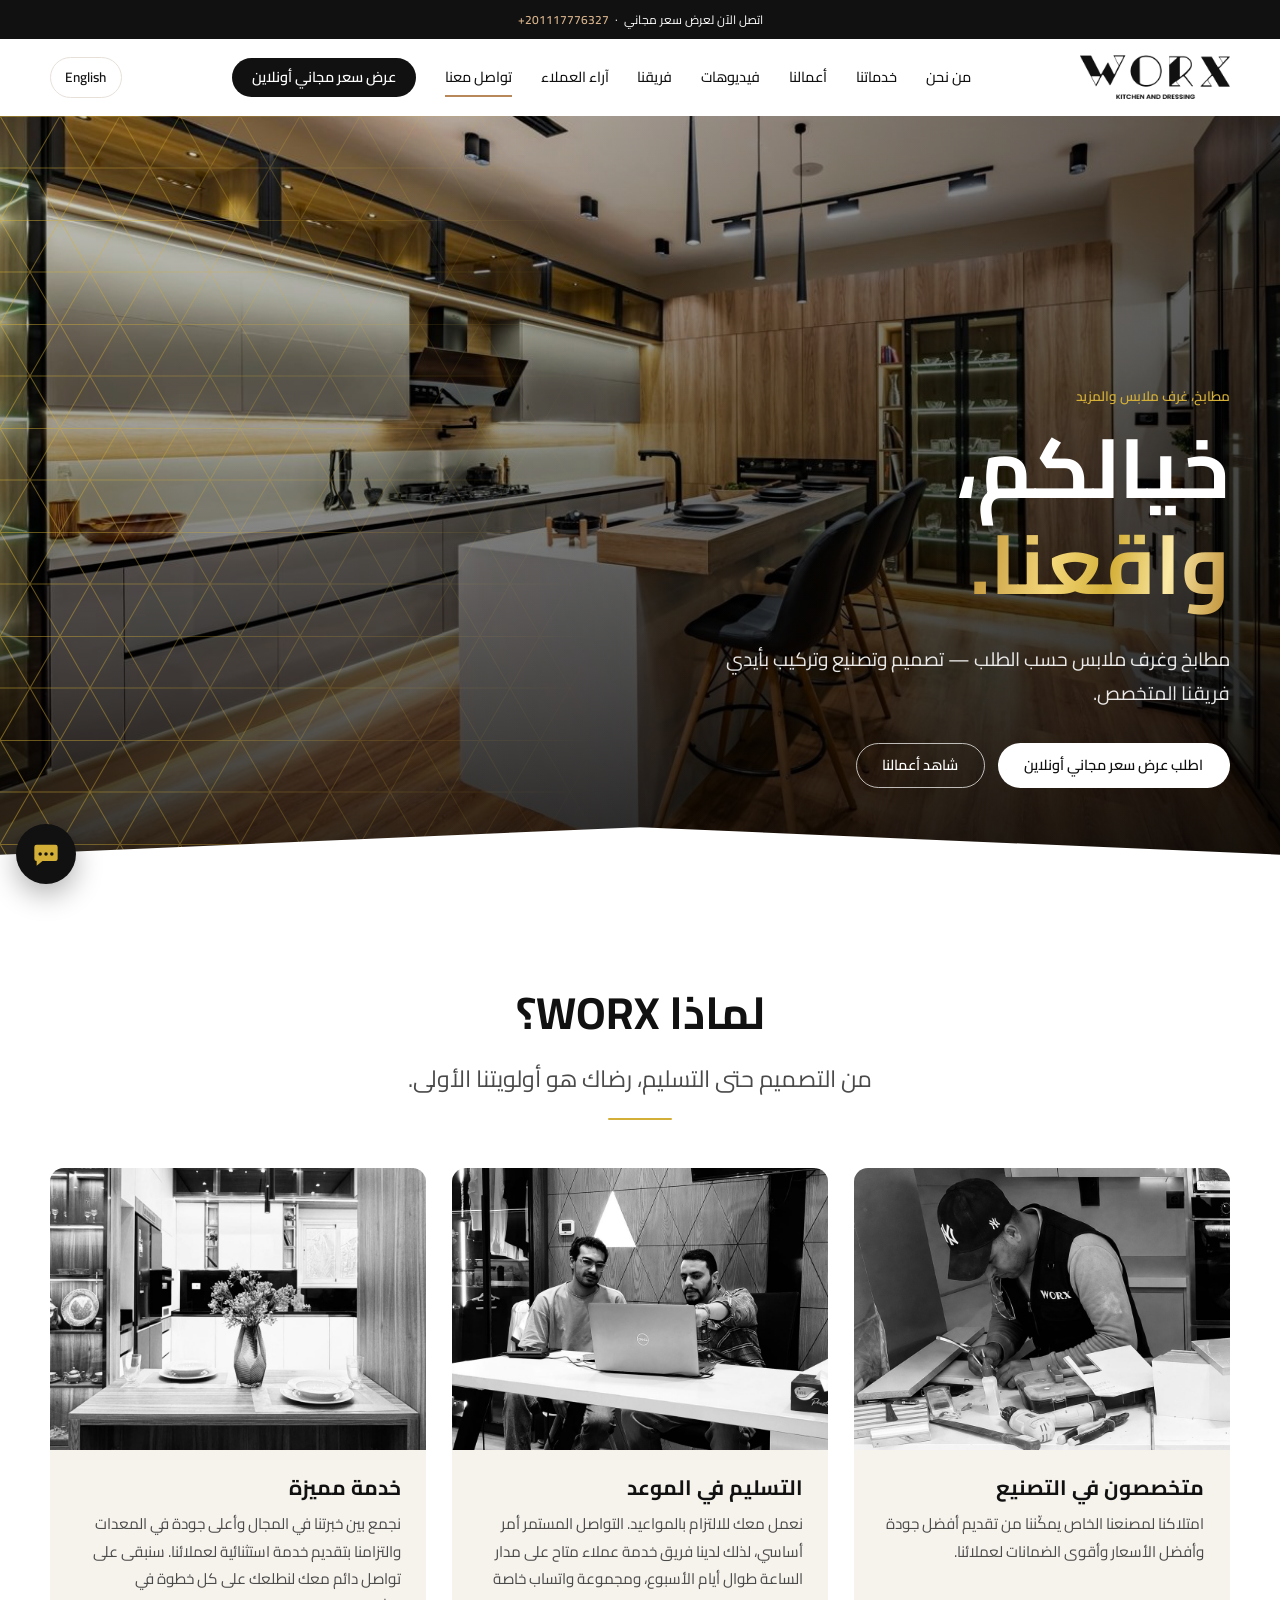
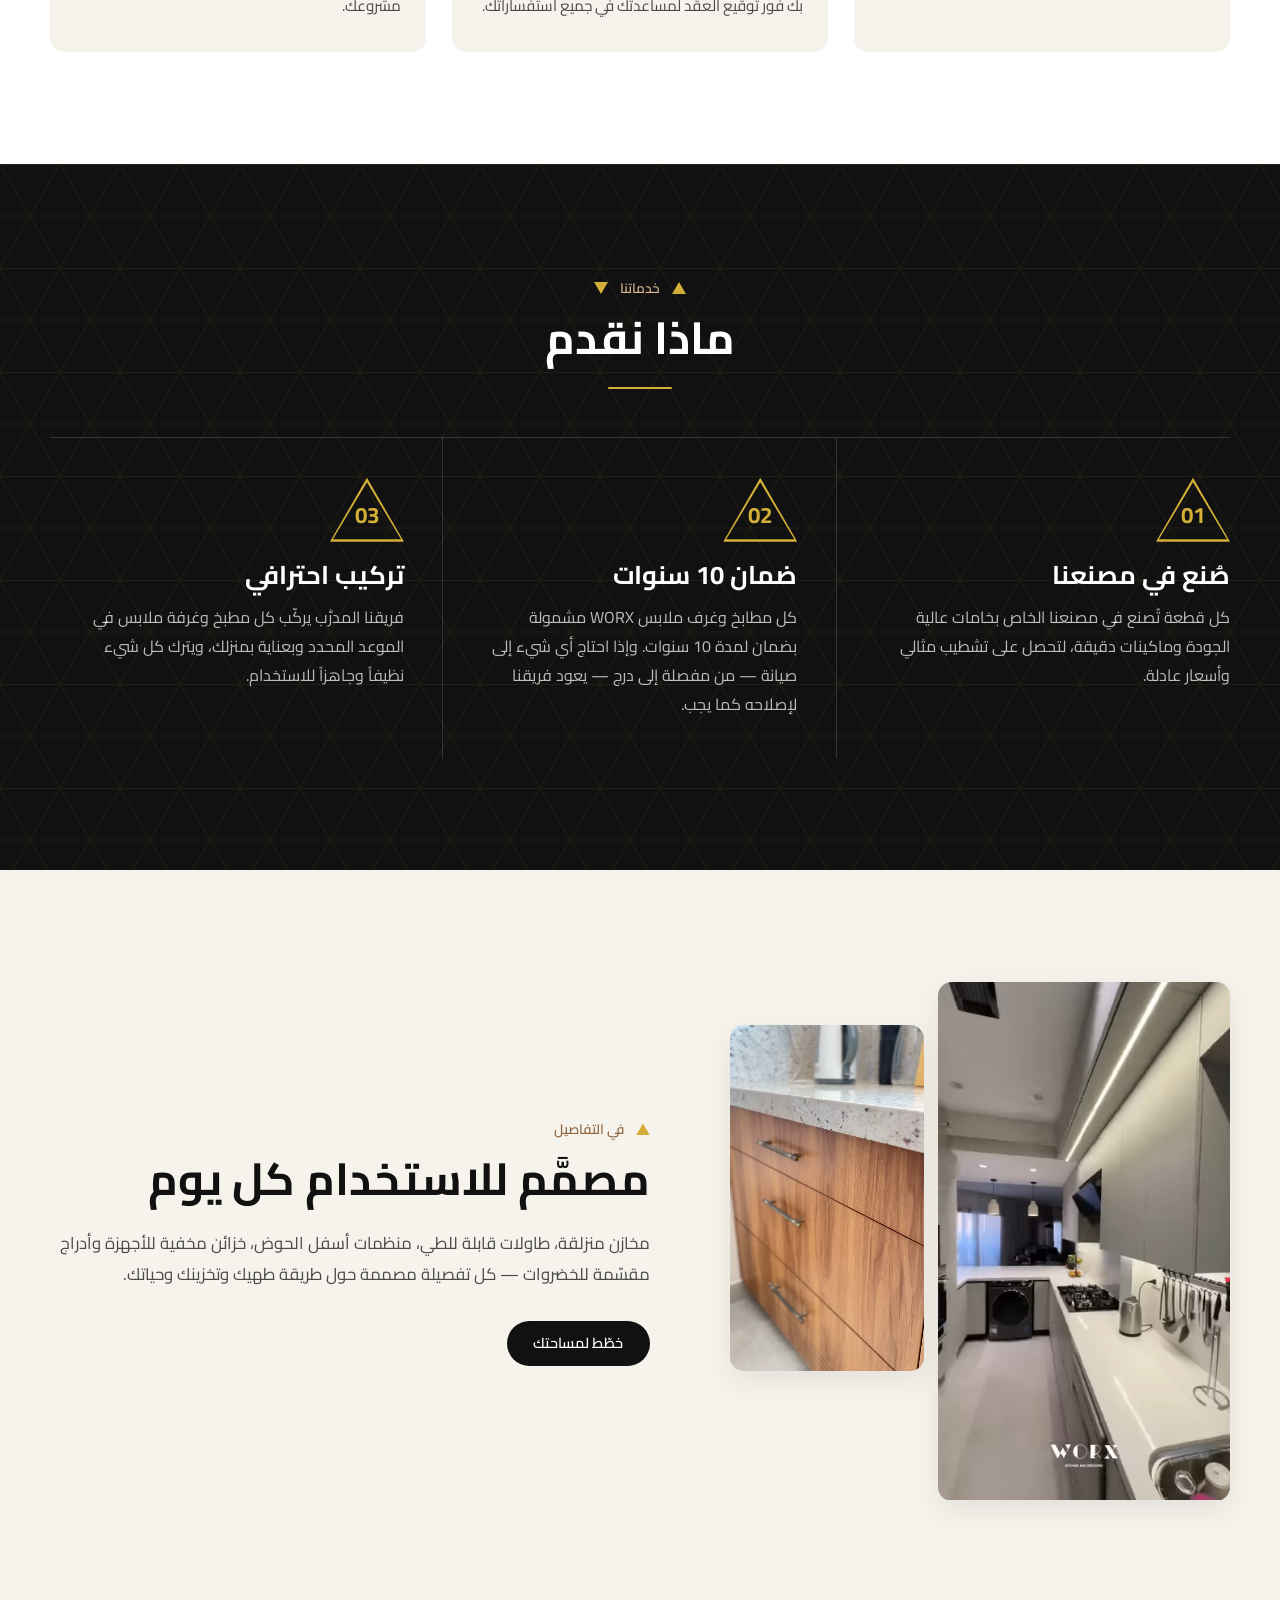
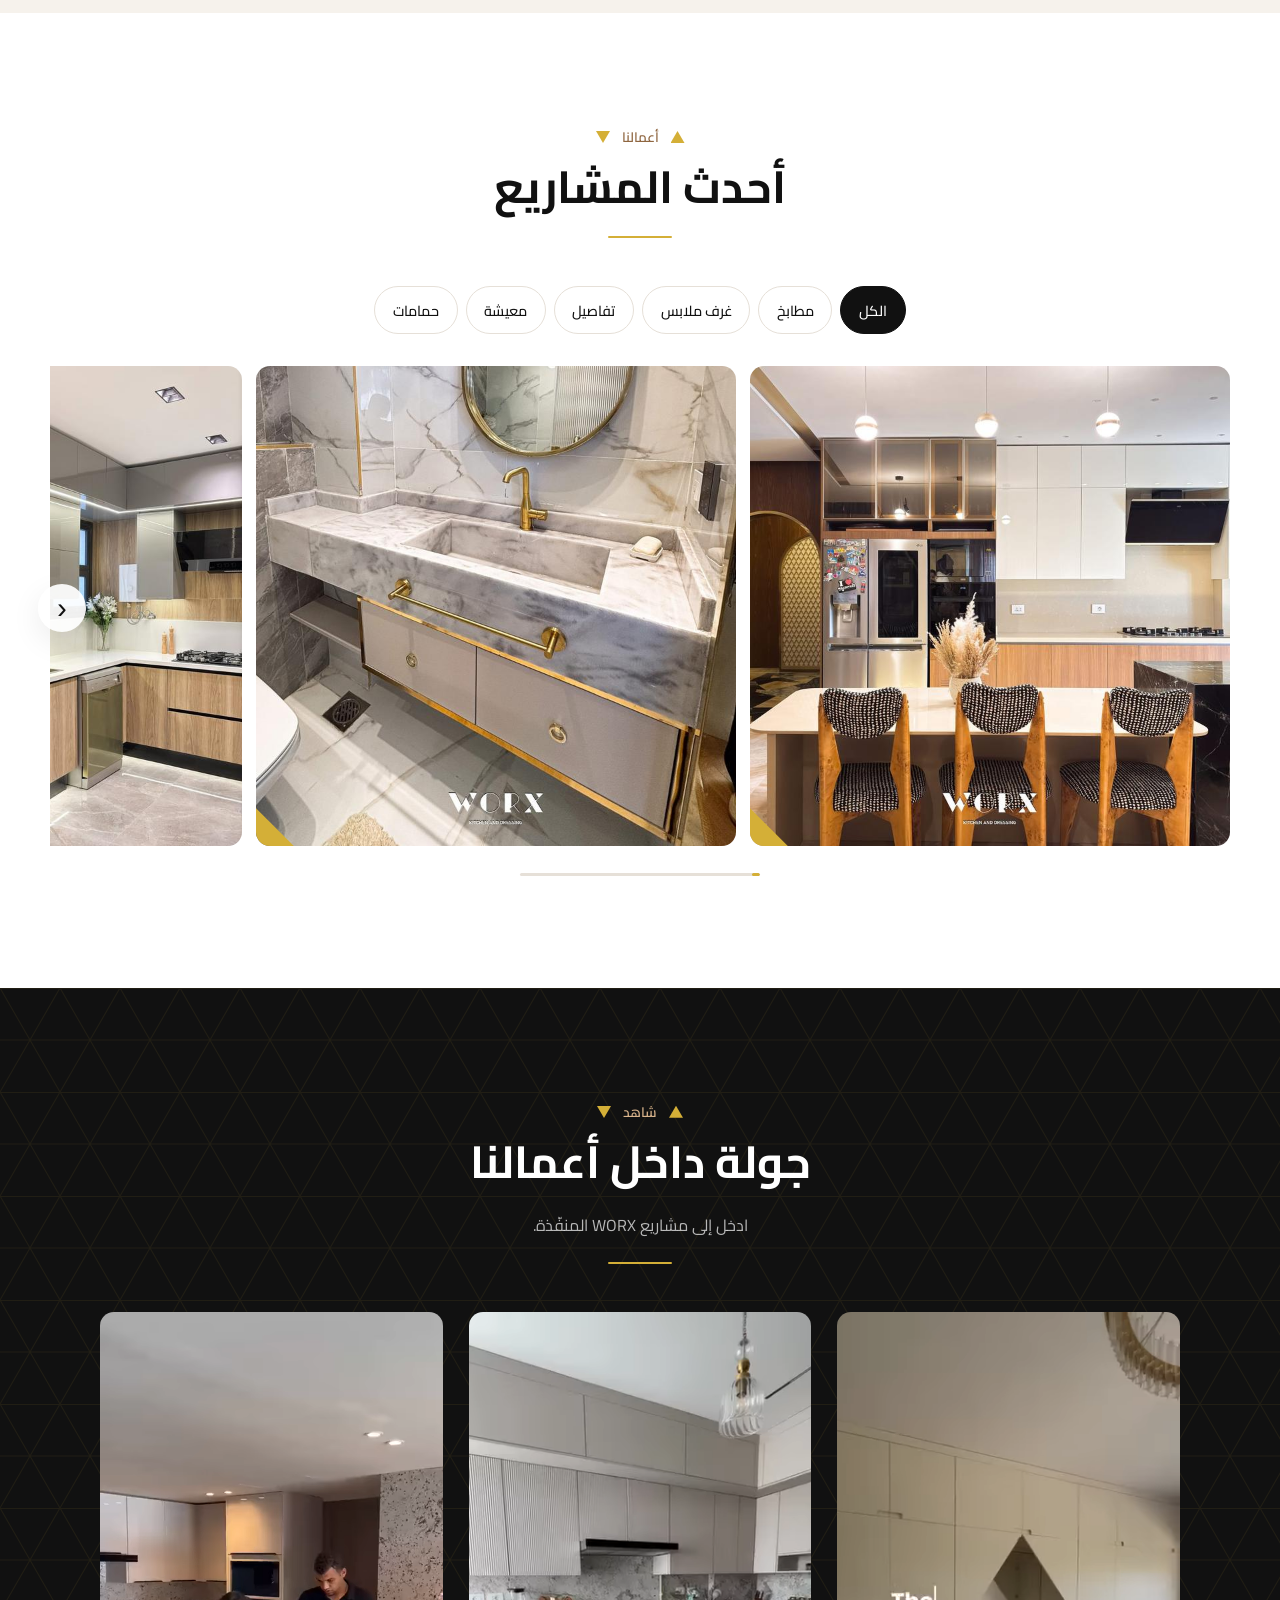
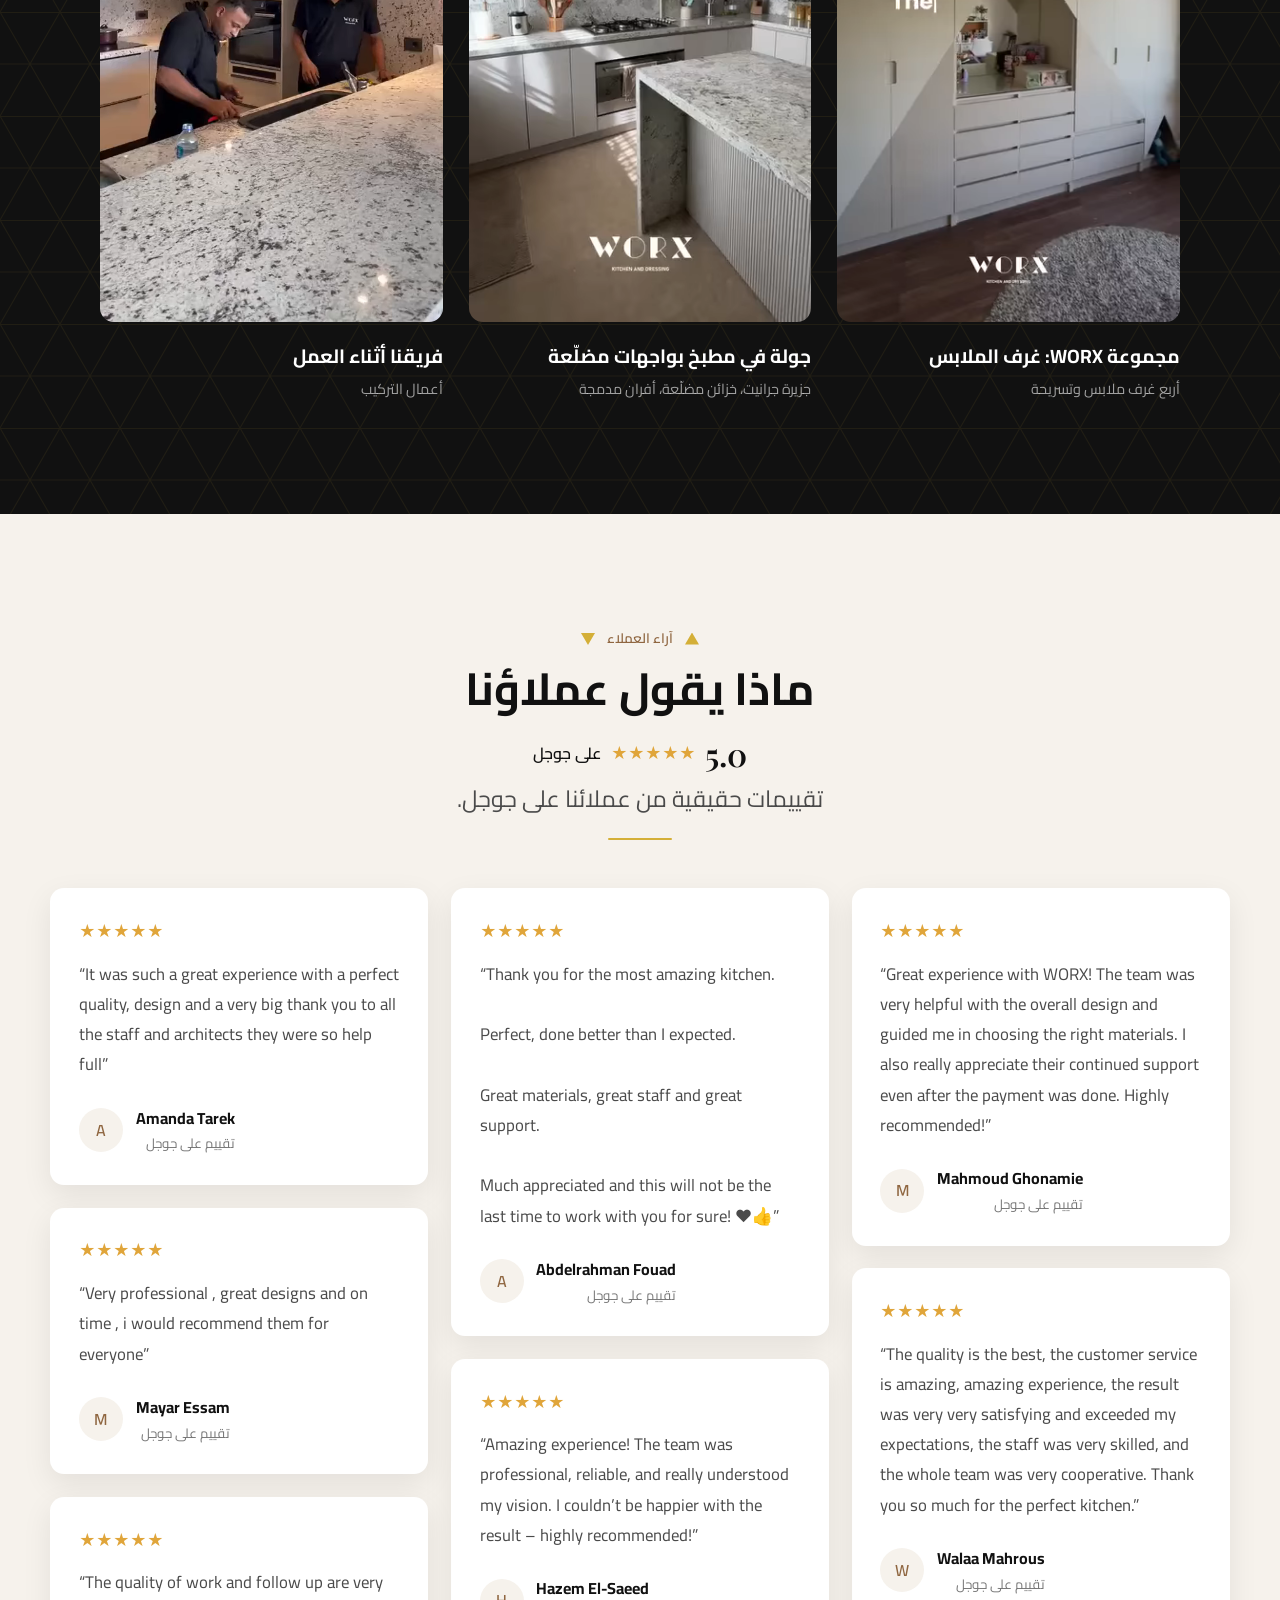
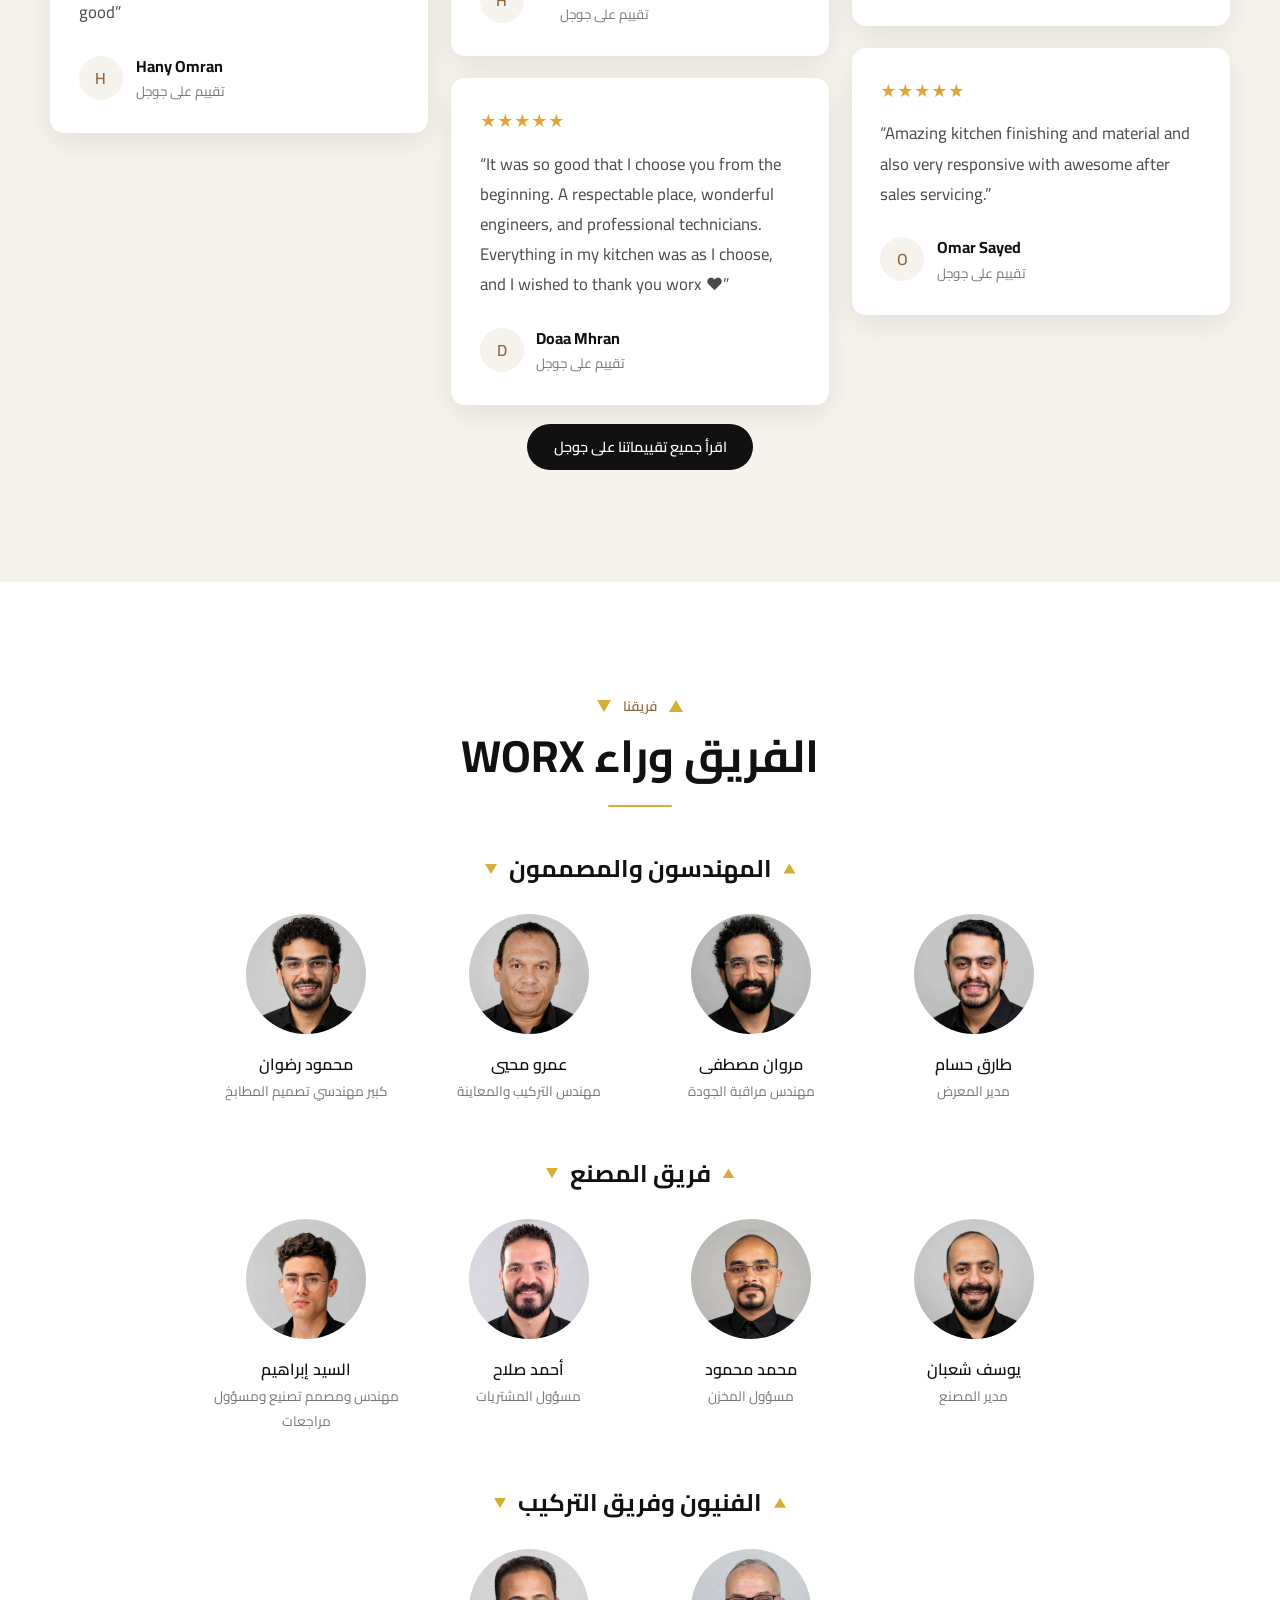
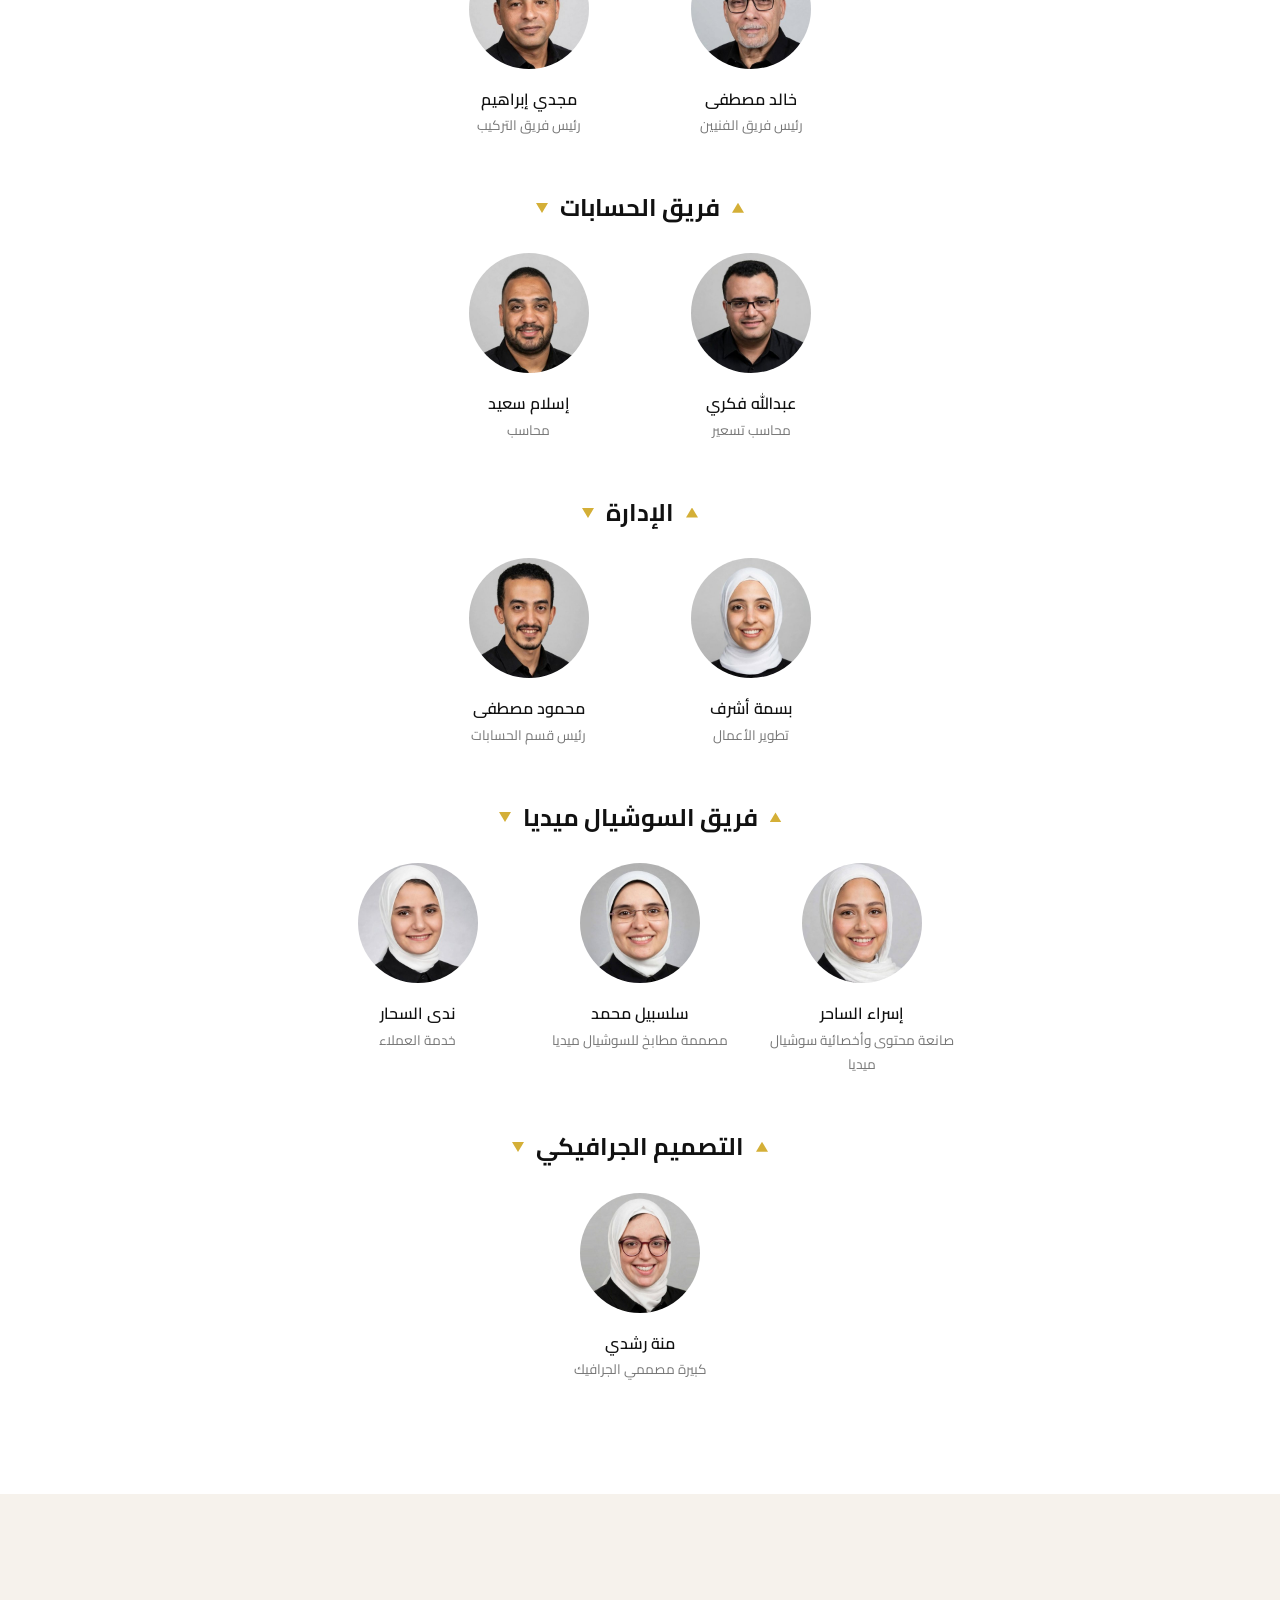
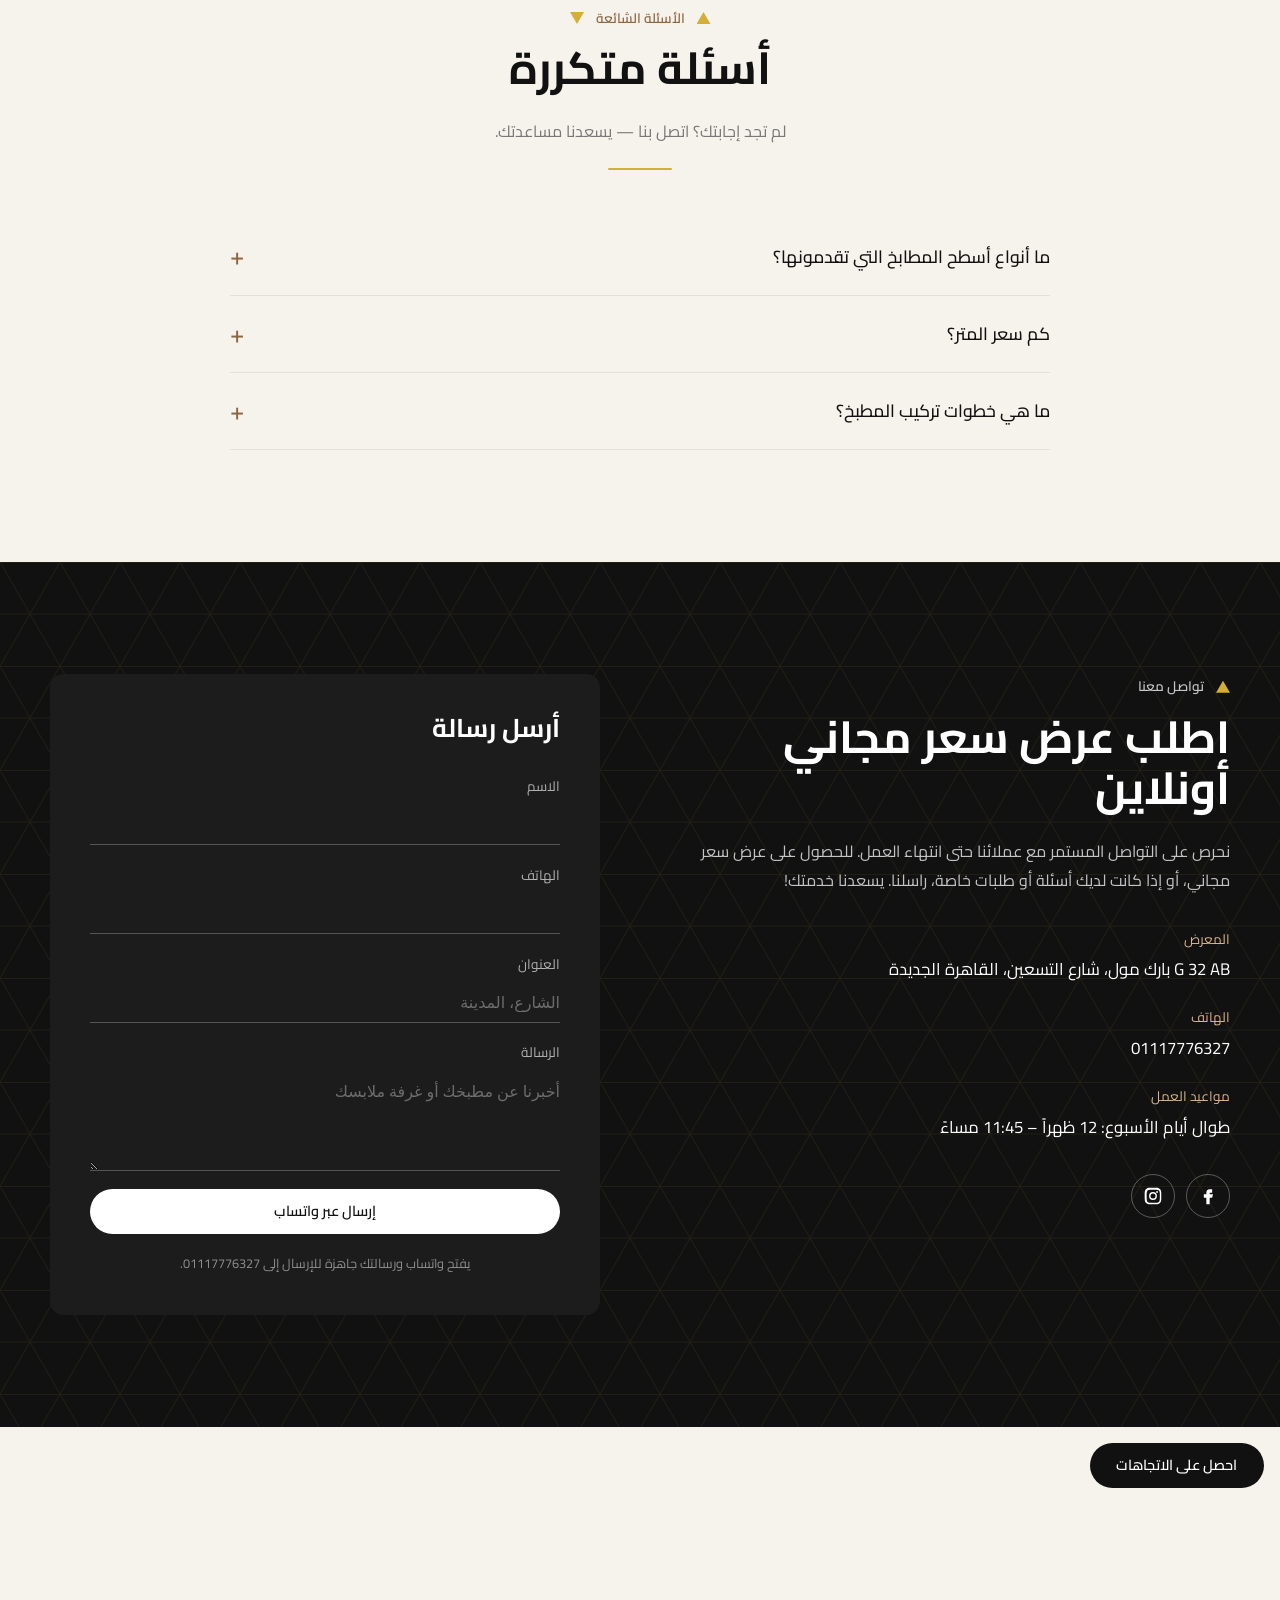
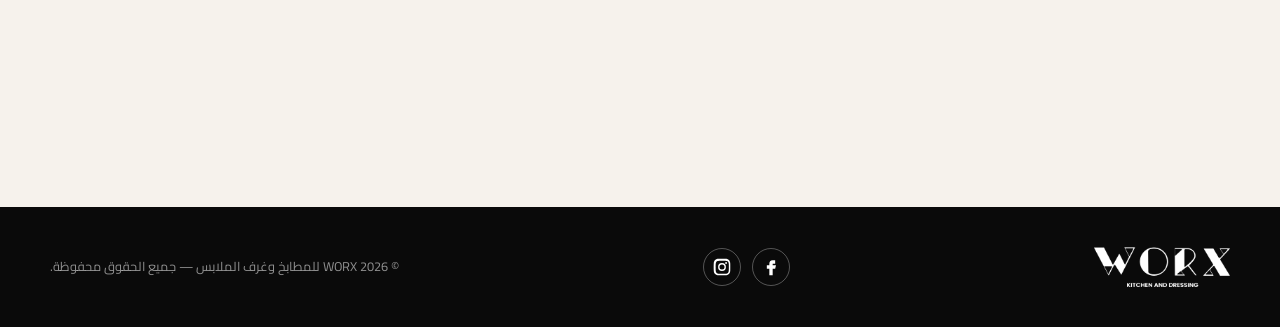
==== ar.html @ 5fc97584 "Add bilingual FAQ chat assistant with WhatsApp handoff Co-Authored-By: Claude Opus 5.5 <noreply@anth" ====
<!doctype html>
<html lang="ar" dir="rtl">
<head>
  <meta charset="utf-8">
  <meta name="viewport" content="width=device-width, initial-scale=1">
  <title>WORX | مطابخ وغرف ملابس — القاهرة الجديدة</title>
  <meta name="description" content="WORX للمطابخ وغرف الملابس — مطابخ وغرف ملابس حسب الطلب في القاهرة الجديدة. اتصل بنا لعرض سعر مجاني.">
  <meta property="og:title" content="WORX | مطابخ وغرف ملابس">
  <meta property="og:description" content="خيالكم، واقعنا. مطابخ وغرف ملابس حسب الطلب في القاهرة الجديدة.">
  <meta property="og:type" content="website">
  <meta property="og:url" content="https://worxegypt.com/ar.html">
  <meta property="og:locale" content="ar_EG">
  <meta property="og:image" content="https://worxegypt.com/assets/img/hero-1280.jpg">
  <meta name="twitter:card" content="summary_large_image">
  <link rel="canonical" href="https://worxegypt.com/ar.html">
  <link rel="icon" href="assets/img/logo.png">
  <link rel="alternate" hreflang="en" href="https://worxegypt.com/">
  <link rel="alternate" hreflang="ar" href="https://worxegypt.com/ar.html">
  <link rel="preconnect" href="https://fonts.googleapis.com">
  <link rel="preconnect" href="https://fonts.gstatic.com" crossorigin>
  <link href="https://fonts.googleapis.com/css2?family=Playfair+Display:ital,wght@0,500;0,600;1,500&family=Bodoni+Moda:opsz,wght@6..96,500&family=Inter:wght@400;500;600&family=Cairo:wght@400;600;700&display=swap" rel="stylesheet">
  <link rel="stylesheet" href="styles.css">
</head>
<body>

  <div class="topbar">
    <a href="tel:+201117776327"><span class="topbar__label">اتصل الآن لعرض سعر مجاني</span><span class="topbar__short">عرض سعر مجاني</span> &nbsp;·&nbsp; <strong dir="ltr">+201117776327</strong></a>
  </div>

  <header class="header" id="top">
    <div class="container header__inner">
      <a href="#top" class="header__logo" aria-label="WORX للمطابخ وغرف الملابس — الرئيسية">
        <img src="assets/img/logo.png" alt="WORX للمطابخ وغرف الملابس" width="194" height="57">
      </a>
      <nav class="nav" id="nav" aria-label="القائمة الرئيسية">
        <a href="#about">من نحن</a>
        <a href="#services">خدماتنا</a>
        <a href="#work">أعمالنا</a>
        <a href="#videos">فيديوهات</a>
        <a href="#team">فريقنا</a>
        <a href="#reviews">آراء العملاء</a>
        <a href="#contact">تواصل معنا</a>
        <a href="#contact" class="btn btn--dark nav__cta">عرض سعر مجاني أونلاين</a>
      </nav>
      <div class="header__tools">
        <a href="index.html" class="lang-switch" lang="en" hreflang="en">English</a>
        <button class="nav-toggle" id="navToggle" aria-label="فتح القائمة" aria-expanded="false" aria-controls="nav">
          <span></span><span></span><span></span>
        </button>
      </div>
    </div>
  </header>

  <main>
    <!-- HERO -->
    <section class="hero">
      <img class="hero__bg" src="assets/img/hero-1280.jpg" srcset="assets/img/hero-800.jpg 800w, assets/img/hero-1280.jpg 1280w, assets/img/hero-2000.jpg 2000w" sizes="100vw" fetchpriority="high" alt="مطبخ حديث من WORX بتشطيبات خشبية وجزيرة بيضاء وخزائن زجاجية">
      <div class="hero__overlay"></div>
      <div class="hero__pattern" aria-hidden="true"></div>
      <div class="container hero__content">
        <p class="eyebrow eyebrow--light">مطابخ، غرف ملابس والمزيد</p>
        <h1>خيالكم،<br><em>واقعنا.</em></h1>
        <p class="hero__lead">مطابخ وغرف ملابس حسب الطلب — تصميم وتصنيع وتركيب بأيدي فريقنا المتخصص.</p>
        <div class="hero__actions">
          <a href="#contact" class="btn btn--light">اطلب عرض سعر مجاني أونلاين</a>
          <a href="#work" class="btn btn--ghost">شاهد أعمالنا</a>
        </div>
      </div>
    </section>

    <!-- WHY US -->
    <section class="section" id="about">
      <div class="container">
        <div class="section__head">
          <h2>لماذا WORX؟</h2>
          <p class="section__sub">من التصميم حتى التسليم، رضاك هو أولويتنا الأولى.</p>
        </div>
        <div class="cards">
          <article class="card">
            <img src="assets/img/team-workshop-bw.jpg?v=2" alt="فني من WORX يجمّع قطع المطبخ على سطح العمل" loading="lazy">
            <div class="card__body">
              <h3>متخصصون في التصنيع</h3>
              <p>امتلاكنا لمصنعنا الخاص يمكّننا من تقديم أفضل جودة وأفضل الأسعار وأقوى الضمانات لعملائنا.</p>
            </div>
          </article>
          <article class="card">
            <img src="assets/img/team-planning-bw.jpg?v=2" alt="اثنان من مصممي WORX يراجعان مشروعاً على اللابتوب في المعرض" loading="lazy">
            <div class="card__body">
              <h3>التسليم في الموعد</h3>
              <p>نعمل معك للالتزام بالمواعيد. التواصل المستمر أمر أساسي، لذلك لدينا فريق خدمة عملاء متاح على مدار الساعة طوال أيام الأسبوع، ومجموعة واتساب خاصة بك فور توقيع العقد لمساعدتك في جميع استفساراتك.</p>
            </div>
          </article>
          <article class="card">
            <img src="assets/img/dining-kitchen-bw.jpg" alt="مطبخ منفّذ من WORX بطاولة طعام من خشب الجوز وخزانة عرض مضاءة" loading="lazy">
            <div class="card__body">
              <h3>خدمة مميزة</h3>
              <p>نجمع بين خبرتنا في المجال وأعلى جودة في المعدات والتزامنا بتقديم خدمة استثنائية لعملائنا. سنبقى على تواصل دائم معك لنطلعك على كل خطوة في مشروعك.</p>
            </div>
          </article>
        </div>
      </div>
    </section>

    <!-- SERVICES -->
    <section class="section section--dark" id="services">
      <div class="container">
        <div class="section__head">
          <p class="eyebrow eyebrow--light">خدماتنا</p>
          <h2>ماذا نقدم</h2>
        </div>
        <div class="services">
          <div class="service">
            <span class="service__num">01</span>
            <h3>صُنع في مصنعنا</h3>
            <p>كل قطعة تُصنع في مصنعنا الخاص بخامات عالية الجودة وماكينات دقيقة، لتحصل على تشطيب مثالي وأسعار عادلة.</p>
          </div>
          <div class="service">
            <span class="service__num">02</span>
            <h3>ضمان 10 سنوات</h3>
            <p>كل مطابخ وغرف ملابس WORX مشمولة بضمان لمدة 10 سنوات. وإذا احتاج أي شيء إلى صيانة — من مفصلة إلى درج — يعود فريقنا لإصلاحه كما يجب.</p>
          </div>
          <div class="service">
            <span class="service__num">03</span>
            <h3>تركيب احترافي</h3>
            <p>فريقنا المدرَّب يركّب كل مطبخ وغرفة ملابس في الموعد المحدد وبعناية بمنزلك، ويترك كل شيء نظيفاً وجاهزاً للاستخدام.</p>
          </div>
        </div>
      </div>
    </section>

    <!-- DETAILS -->
    <section class="section section--cream" id="details">
      <div class="container feature">
        <div class="feature__media">
          <div class="feature__video feature__video--main">
            <video id="tourVideo" poster="assets/img/work/kitchen-tour-poster.jpg" autoplay muted loop playsinline preload="metadata" aria-label="جولة في مطبخ من WORX: مخزن منزلق، طاولة قابلة للطي، منظم أسفل الحوض، خزانة للأجهزة وأدراج للخضروات">
              <source src="assets/img/work/kitchen-tour.mp4" type="video/mp4">
              <source src="assets/img/work/kitchen-tour.webm" type="video/webm">
            </video>
          </div>
          <div class="feature__video feature__video--side">
            <video poster="assets/img/work/drawer-organizer-poster.jpg" autoplay muted loop playsinline preload="metadata" aria-label="درج بمنظم خشبي مخصص لأدوات المائدة يُفتح">
              <source src="assets/img/work/drawer-organizer.mp4" type="video/mp4">
              <source src="assets/img/work/drawer-organizer.webm" type="video/webm">
            </video>
          </div>
        </div>
        <div class="feature__text">
          <p class="eyebrow">في التفاصيل</p>
          <h2>مصمَّم للاستخدام كل يوم</h2>
          <p>مخازن منزلقة، طاولات قابلة للطي، منظمات أسفل الحوض، خزائن مخفية للأجهزة وأدراج مقسّمة للخضروات — كل تفصيلة مصممة حول طريقة طهيك وتخزينك وحياتك.</p>
          <a href="#contact" class="btn btn--dark">خطّط لمساحتك</a>
        </div>
      </div>
    </section>

    <!-- GALLERY -->
    <section class="section" id="work">
      <div class="container">
        <div class="section__head">
          <p class="eyebrow">أعمالنا</p>
          <h2>أحدث المشاريع</h2>
        </div>
        <div class="filters" role="group" aria-label="تصفية المشاريع">
          <button class="filter is-active" data-filter="all" aria-pressed="true">الكل</button>
          <button class="filter" data-filter="kitchens" aria-pressed="false">مطابخ</button>
          <button class="filter" data-filter="dressing" aria-pressed="false">غرف ملابس</button>
          <button class="filter" data-filter="details" aria-pressed="false">تفاصيل</button>
          <button class="filter" data-filter="living" aria-pressed="false">معيشة</button>
          <button class="filter" data-filter="bathrooms" aria-pressed="false">حمامات</button>
        </div>
        <div class="carousel">
          <button class="carousel__nav carousel__prev" aria-label="المشاريع السابقة">‹</button>
          <div class="gallery" tabindex="0" aria-label="صور المشاريع، اسحب لرؤية المزيد">
          <button class="gallery__item" data-cat="kitchens" data-full="assets/img/work/island-burl-stools.jpg">
            <img src="assets/img/work/island-burl-stools-sm.jpg" width="720" height="720" alt="جزيرة مطبخ مع كراسي بار من خشب البُرل وخزائن زجاجية برونزية" loading="lazy">
          </button>
          <button class="gallery__item" data-cat="bathrooms" data-full="assets/img/work/marble-vanity-gold.jpg">
            <img src="assets/img/work/marble-vanity-gold-sm.jpg" width="720" height="720" alt="وحدة حوض رخامية بأدراج بإطار ذهبي" loading="lazy">
          </button>
          <button class="gallery__item" data-cat="kitchens" data-full="assets/img/work/grey-oak-l-black-fridge.jpg">
            <img src="assets/img/work/grey-oak-l-black-fridge-sm.jpg" width="720" height="720" alt="مطبخ على شكل L باللون الرمادي اللامع وخشب البلوط مع ثلاجة سوداء" loading="lazy">
          </button>
          <button class="gallery__item" data-cat="kitchens" data-full="assets/img/work/grey-oak-glass-uppers.jpg">
            <img src="assets/img/work/grey-oak-glass-uppers-sm.jpg" width="720" height="720" alt="مطبخ رمادي لامع وخشب البلوط بخزائن علوية زجاجية بإطار أسود وأفران مدمجة" loading="lazy">
          </button>
          <button class="gallery__item" data-cat="kitchens" data-full="assets/img/work/granite-island-fluted-front.jpg">
            <img src="assets/img/work/granite-island-fluted-front-sm.jpg" width="576" height="720" alt="مطبخ رمادي بيج بخزائن علوية مضلّعة وجزيرة جرانيت منسدلة، منظر أمامي" loading="lazy">
          </button>
          <button class="gallery__item" data-cat="details" data-full="assets/img/work/grey-gloss-drawers-oak.jpg">
            <img src="assets/img/work/grey-gloss-drawers-oak-sm.jpg" width="720" height="720" alt="أدراج رمادية لامعة بدون مقابض أسفل سطح أبيض ورف من البلوط" loading="lazy">
          </button>
          <button class="gallery__item" data-cat="bathrooms" data-full="assets/img/work/terracotta-vanity-front.jpg">
            <img src="assets/img/work/terracotta-vanity-front-sm.jpg" width="720" height="720" alt="حوض فخاري برتقالي على وحدة من الخشب والعنابي" loading="lazy">
          </button>
          <button class="gallery__item" data-cat="kitchens" data-full="assets/img/work/coffee-corner-oak-shelves.jpg">
            <img src="assets/img/work/coffee-corner-oak-shelves-sm.jpg" width="719" height="720" alt="ركن قهوة برفوف مضاءة من خشب البلوط وسطح رخامي" loading="lazy">
          </button>
          <button class="gallery__item" data-cat="kitchens" data-full="assets/img/work/white-units-coffee-niche.jpg">
            <img src="assets/img/work/white-units-coffee-niche-sm.jpg" width="720" height="720" alt="وحدات طويلة بيضاء مع ركن قهوة مضاء وأفران مدمجة" loading="lazy">
          </button>
          <button class="gallery__item" data-cat="dressing" data-full="assets/img/work/smoked-glass-walk-in.jpg">
            <img src="assets/img/work/smoked-glass-walk-in-sm.jpg" width="720" height="720" alt="غرفة ملابس ركنية بأبواب زجاج مدخّن مضاءة ورفوف للأحذية" loading="lazy">
          </button>
          <button class="gallery__item" data-cat="kitchens" data-full="assets/img/work/outdoor-kitchenette.jpg">
            <img src="assets/img/work/outdoor-kitchenette-sm.jpg" width="576" height="720" alt="مطبخ خارجي على السطح بأبواب من البلوط وتكسية رخام داكن" loading="lazy">
          </button>
          <button class="gallery__item" data-cat="bathrooms" data-full="assets/img/work/fluted-wood-vanity.jpg">
            <img src="assets/img/work/fluted-wood-vanity-sm.jpg" width="720" height="720" alt="وحدة حوض معلقة من الخشب المضلّع بسطح رخامي ومرآة دائرية مضاءة" loading="lazy">
          </button>
          <button class="gallery__item" data-cat="kitchens" data-full="assets/img/work/indoor-kitchenette.jpg">
            <img src="assets/img/work/indoor-kitchenette-sm.jpg" width="576" height="720" alt="مطبخ صغير داخلي بخزائن زجاجية وثلاجة مشروبات" loading="lazy">
          </button>
          <button class="gallery__item" data-cat="kitchens" data-full="assets/img/work/galley-beige-handleless.jpg">
            <img src="assets/img/work/galley-beige-handleless-sm.jpg" width="576" height="720" alt="مطبخ ممر بيج طويل بدون مقابض مع إضاءة مخفية" loading="lazy">
          </button>
          <button class="gallery__item" data-cat="kitchens" data-full="assets/img/work/white-black-display-column.jpg">
            <img src="assets/img/work/white-black-display-column-sm.jpg" width="576" height="720" alt="مطبخ أبيض وأسود مع عمود عرض مضاء من خشب الجوز" loading="lazy">
          </button>
          <button class="gallery__item" data-cat="kitchens" data-full="assets/img/work/oak-blush-u-bar.jpg">
            <img src="assets/img/work/oak-blush-u-bar-sm.jpg" width="576" height="720" alt="مطبخ وردي فاتح وخشب البلوط على شكل U بسطح جرانيت وبار خشبي" loading="lazy">
          </button>
          <button class="gallery__item" data-cat="kitchens" data-full="assets/img/work/fluted-greige-granite-hob.jpg">
            <img src="assets/img/work/fluted-greige-granite-hob-sm.jpg" width="576" height="720" alt="مطبخ رمادي بيج بخزائن علوية مضلّعة وتكسية جرانيت" loading="lazy">
          </button>
          <button class="gallery__item" data-cat="kitchens" data-full="assets/img/work/walnut-charcoal-display.jpg">
            <img src="assets/img/work/walnut-charcoal-display-sm.jpg" width="576" height="720" alt="مطبخ من خشب الجوز والفحمي مع خزانة عرض زجاجية مضاءة" loading="lazy">
          </button>
          <button class="gallery__item" data-cat="kitchens" data-full="assets/img/work/white-oak-wood-counter-u.jpg">
            <img src="assets/img/work/white-oak-wood-counter-u-sm.jpg" width="576" height="720" alt="مطبخ أبيض على شكل U بأسطح خشبية وفتحات مضاءة من البلوط" loading="lazy">
          </button>
          <button class="gallery__item" data-cat="kitchens" data-full="assets/img/work/grey-gloss-smeg-corner.jpg">
            <img src="assets/img/work/grey-gloss-smeg-corner-sm.jpg" width="575" height="720" alt="ركن مطبخ رمادي لامع مع بلاط سبواي وإضاءة أسفل الخزائن" loading="lazy">
          </button>
          <button class="gallery__item" data-cat="kitchens" data-full="assets/img/work/fluted-island-marble.jpg">
            <img src="assets/img/work/fluted-island-marble-sm.jpg" width="575" height="720" alt="مطبخ بجزيرة مضلّعة وسطح رخامي ووحدات طويلة من الجوز" loading="lazy">
          </button>
          <button class="gallery__item" data-cat="kitchens" data-full="assets/img/work/walnut-charcoal-dining.jpg">
            <img src="assets/img/work/walnut-charcoal-dining-sm.jpg" width="576" height="720" alt="مطبخ مفتوح من خشب الجوز والفحمي مع طاولة طعام" loading="lazy">
          </button>
          <button class="gallery__item" data-cat="details" data-full="assets/img/work/greige-oven-glass-tower.jpg">
            <img src="assets/img/work/greige-oven-glass-tower-sm.jpg" width="576" height="720" alt="برج أفران رمادي بيج بجانب خزانة عرض برفوف زجاجية" loading="lazy">
          </button>
          <button class="gallery__item" data-cat="kitchens" data-full="assets/img/work/granite-island-fridges.jpg">
            <img src="assets/img/work/granite-island-fridges-sm.jpg" width="576" height="720" alt="مطبخ رمادي بيج بجزيرة جرانيت منسدلة وثلاجتين" loading="lazy">
          </button>
          <button class="gallery__item" data-cat="kitchens" data-full="assets/img/work/walnut-charcoal-wall.jpg">
            <img src="assets/img/work/walnut-charcoal-wall-sm.jpg" width="576" height="720" alt="حائط مطبخ من خشب الجوز والفحمي بفتحات مضاءة" loading="lazy">
          </button>
          <button class="gallery__item" data-cat="kitchens" data-full="assets/img/work/wood-bar-white-kitchen.jpg">
            <img src="assets/img/work/wood-bar-white-kitchen-sm.jpg" width="576" height="720" alt="بار إفطار خشبي طويل أمام مطبخ أبيض" loading="lazy">
          </button>
          <button class="gallery__item" data-cat="kitchens" data-full="assets/img/work/white-oak-oven-tower-barn-door.jpg">
            <img src="assets/img/work/white-oak-oven-tower-barn-door-sm.jpg" width="576" height="720" alt="مطبخ أبيض ببرج أفران وباب منزلق وسطح خشبي" loading="lazy">
          </button>
          <button class="gallery__item" data-cat="kitchens" data-full="assets/img/work/white-gloss-oven-hob.jpg">
            <img src="assets/img/work/white-gloss-oven-hob-sm.jpg" width="575" height="720" alt="مطبخ أبيض لامع بأفران مدمجة وموقد غاز" loading="lazy">
          </button>
          <button class="gallery__item" data-cat="kitchens" data-full="assets/img/work/fluted-sink-window.jpg">
            <img src="assets/img/work/fluted-sink-window-sm.jpg" width="576" height="720" alt="مطبخ رمادي بيج مشمس بخزائن مضلّعة وحوض بجانب النافذة" loading="lazy">
          </button>
          <button class="gallery__item" data-cat="kitchens" data-full="assets/img/work/walnut-charcoal-l-shape.jpg">
            <img src="assets/img/work/walnut-charcoal-l-shape-sm.jpg" width="576" height="720" alt="مطبخ على شكل L من الجوز والفحمي بتكسية حجرية" loading="lazy">
          </button>
          <button class="gallery__item" data-cat="kitchens" data-full="assets/img/work/white-sink-patterned-floor.jpg">
            <img src="assets/img/work/white-sink-patterned-floor-sm.jpg" width="576" height="720" alt="وحدات سفلية بيضاء بسطح خشبي وبلاط أرضي منقوش" loading="lazy">
          </button>
          <button class="gallery__item" data-cat="kitchens" data-full="assets/img/work/fluted-greige-corner.jpg">
            <img src="assets/img/work/fluted-greige-corner-sm.jpg" width="576" height="720" alt="منظر قريب لخزائن مضلّعة رمادية بيج فوق سطح جرانيت" loading="lazy">
          </button>
          <button class="gallery__item" data-cat="kitchens" data-full="assets/img/work/beige-oak-island-bar.jpg">
            <img src="assets/img/work/beige-oak-island-bar-sm.jpg" width="576" height="720" alt="مطبخ بيج وخشب البلوط مع جزيرة وبار إفطار خشبي" loading="lazy">
          </button>
          <button class="gallery__item" data-cat="details" data-full="assets/img/work/corner-pantry-lit.jpg">
            <img src="assets/img/work/corner-pantry-lit-sm.jpg" width="576" height="720" alt="مخزن ركني بأرفف بيضاء مضاءة" loading="lazy">
          </button>
          <button class="gallery__item" data-cat="dressing" data-full="assets/img/work/light-oak-wardrobe.jpg">
            <img src="assets/img/work/light-oak-wardrobe-sm.jpg" width="576" height="720" alt="حائط خزائن ملابس من البلوط الفاتح بمقابض غائرة" loading="lazy">
          </button>
          <button class="gallery__item" data-cat="kitchens" data-full="assets/img/work/galley-u-overview.jpg">
            <img src="assets/img/work/galley-u-overview-sm.jpg" width="576" height="720" alt="مطبخ بيج على شكل U مع ثلاجتين" loading="lazy">
          </button>
          <button class="gallery__item" data-cat="bathrooms" data-full="assets/img/work/fluted-wood-vanity-angle.jpg">
            <img src="assets/img/work/fluted-wood-vanity-angle-sm.jpg" width="720" height="720" alt="وحدة حوض من الخشب المضلّع مع حوض أبيض وصنبور أسود" loading="lazy">
          </button>
          <button class="gallery__item" data-cat="kitchens" data-full="assets/img/work/white-black-u-kitchen.jpg">
            <img src="assets/img/work/white-black-u-kitchen-sm.jpg" width="576" height="720" alt="مطبخ أبيض على شكل U بتكسية سوداء وإضاءة معلقة" loading="lazy">
          </button>
          <button class="gallery__item" data-cat="dressing" data-full="assets/img/work/triangle-niche-wardrobe.jpg">
            <img src="assets/img/work/triangle-niche-wardrobe-sm.jpg" width="576" height="720" alt="حائط خزائن بفتحة تسريحة مثلثة وأدراج" loading="lazy">
          </button>
          <button class="gallery__item" data-cat="kitchens" data-full="assets/img/work/beige-island-front.jpg">
            <img src="assets/img/work/beige-island-front-sm.jpg" width="576" height="720" alt="منظر أمامي لمطبخ بيج بجزيرة بسطح خشبي وصنبور أسود" loading="lazy">
          </button>
          <button class="gallery__item" data-cat="details" data-full="assets/img/work/oven-tower-detail.jpg">
            <img src="assets/img/work/oven-tower-detail-sm.jpg" width="576" height="720" alt="برج فرن وميكروويف مدمج بجانب حائط من خشب الجوز" loading="lazy">
          </button>
          <button class="gallery__item" data-cat="kitchens" data-full="assets/img/work/white-gloss-black-marble-island.jpg">
            <img src="assets/img/work/white-gloss-black-marble-island-sm.jpg" width="720" height="720" alt="مطبخ أبيض لامع مع جزيرة رخام أسود وحوض" loading="lazy">
          </button>
          <button class="gallery__item" data-cat="kitchens" data-full="assets/img/work/beige-kitchenette-glass.jpg">
            <img src="assets/img/work/beige-kitchenette-glass-sm.jpg" width="720" height="719" alt="مطبخ صغير بيج لامع مع خزانة زجاجية مضاءة بإطار أسود" loading="lazy">
          </button>
          <button class="gallery__item" data-cat="bathrooms" data-full="assets/img/work/marble-vanity-oval-mirror.jpg">
            <img src="assets/img/work/marble-vanity-oval-mirror-sm.jpg" width="720" height="720" alt="وحدة حوض رخامية مع مرآة بيضاوية ذهبية وإكسسوارات نحاسية" loading="lazy">
          </button>
          <button class="gallery__item" data-cat="kitchens" data-full="assets/img/work/oak-tower-glass-display.jpg">
            <img src="assets/img/work/oak-tower-glass-display-sm.jpg" width="720" height="720" alt="وحدات طويلة من البلوط بأفران مدمجة وعمود عرض زجاجي مضاء" loading="lazy">
          </button>
          <button class="gallery__item" data-cat="kitchens" data-full="assets/img/work/open-plan-white-kitchen-dining.jpg">
            <img src="assets/img/work/open-plan-white-kitchen-dining-sm.jpg" width="720" height="720" alt="مطبخ أبيض مفتوح مع طاولة طعام ومكتبة مضاءة من البلوط" loading="lazy">
          </button>
          <button class="gallery__item" data-cat="bathrooms" data-full="assets/img/work/terracotta-vanity-angle.jpg">
            <img src="assets/img/work/terracotta-vanity-angle-sm.jpg" width="720" height="720" alt="وحدة حوض خشبية منحنية مع حوض برتقالي وصنبور ذهبي" loading="lazy">
          </button>
          <button class="gallery__item" data-cat="kitchens" data-full="assets/img/work/beige-kitchen-wood-screen.jpg">
            <img src="assets/img/work/beige-kitchen-wood-screen-sm.jpg" width="719" height="720" alt="مطبخ بيج صغير مع فاصل خشبي" loading="lazy">
          </button>
          <button class="gallery__item" data-cat="kitchens" data-full="assets/img/work/white-kitchen-butcher-block.jpg">
            <img src="assets/img/work/white-kitchen-butcher-block-sm.jpg" width="720" height="720" alt="مطبخ أبيض بسطح خشبي وغسالة مدمجة" loading="lazy">
          </button>
          <button class="gallery__item" data-cat="kitchens" data-full="assets/img/work/grey-oak-oven-tower.jpg">
            <img src="assets/img/work/grey-oak-oven-tower-sm.jpg" width="720" height="720" alt="خزائن علوية رمادية لامعة مع وحدات سفلية من البلوط وبرج أفران" loading="lazy">
          </button>
          <button class="gallery__item" data-cat="details" data-full="assets/img/work/hob-hood-detail.jpg">
            <img src="assets/img/work/hob-hood-detail-sm.jpg" width="720" height="720" alt="موقد غاز أسفل شفاط أسود مائل وخزائن بيضاء لامعة" loading="lazy">
          </button>
          <button class="gallery__item" data-cat="kitchens" data-full="assets/img/work/showroom-island-bar.jpg">
            <img src="assets/img/work/showroom-island-bar-sm.jpg" width="720" height="480" alt="مطبخ رمادي لامع وخشب البلوط بجزيرة بيضاء وبار خشبي وإضاءة معلقة سوداء" loading="lazy">
          </button>
          <button class="gallery__item" data-cat="dressing" data-full="assets/img/work/glass-wardrobe-vanity.jpg">
            <img src="assets/img/work/glass-wardrobe-vanity-sm.jpg" width="720" height="480" alt="خزائن ملابس من خشب الجوز بأبواب زجاجية ومكتب تسريحة قابل للطي" loading="lazy">
          </button>
          <button class="gallery__item" data-cat="kitchens" data-full="assets/img/work/showroom-dining-front.jpg">
            <img src="assets/img/work/showroom-dining-front-sm.jpg" width="720" height="480" alt="مطبخ رمادي لامع بخزائن علوية زجاجية مضاءة وبار طعام" loading="lazy">
          </button>
          <button class="gallery__item" data-cat="details" data-full="assets/img/work/gloss-grey-drawers-detail.jpg">
            <img src="assets/img/work/gloss-grey-drawers-detail-sm.jpg" width="480" height="720" alt="أدراج رمادية لامعة ووحدات طويلة من البلوط وإضاءة سفلية" loading="lazy">
          </button>
          <button class="gallery__item" data-cat="kitchens" data-full="assets/img/work/grey-gloss-oak-u-shape.jpg">
            <img src="assets/img/work/grey-gloss-oak-u-shape-sm.jpg" width="720" height="720" alt="مطبخ على شكل U باللون الرمادي اللامع وخشب البلوط مع خطوط إضاءة في السقف" loading="lazy">
          </button>
          <button class="gallery__item" data-cat="kitchens" data-full="assets/img/work/waterfall-peninsula-boucle.jpg">
            <img src="assets/img/work/waterfall-peninsula-boucle-sm.jpg" width="720" height="720" alt="مطبخ أبيض بجزيرة رخامية منسدلة وكراسي بار بوكليه" loading="lazy">
          </button>
          <button class="gallery__item" data-cat="living" data-full="assets/img/work/tv-unit-lit.jpg">
            <img src="assets/img/work/tv-unit-lit-sm.jpg" width="720" height="720" alt="وحدة تلفزيون من خشب البلوط والأبيض اللامع برفوف مضاءة" loading="lazy">
          </button>
          <button class="gallery__item" data-cat="kitchens" data-full="assets/img/work/black-frame-open-shelves.jpg">
            <img src="assets/img/work/black-frame-open-shelves-sm.jpg" width="720" height="720" alt="مطبخ برفوف مفتوحة بإطار أسود وطاولة حجرية" loading="lazy">
          </button>
          <button class="gallery__item" data-cat="kitchens" data-full="assets/img/work/granite-bar-glass-cabinet.jpg">
            <img src="assets/img/work/granite-bar-glass-cabinet-sm.jpg" width="720" height="720" alt="بار إفطار من الجرانيت مع خزانة عرض زجاجية مضاءة" loading="lazy">
          </button>
          <button class="gallery__item" data-cat="kitchens" data-full="assets/img/work/gloss-grey-oak-shelves.jpg">
            <img src="assets/img/work/gloss-grey-oak-shelves-sm.jpg" width="720" height="720" alt="مطبخ رمادي لامع بتكسيات من خشب البلوط ورفوف عائمة مضاءة" loading="lazy">
          </button>
          <button class="gallery__item" data-cat="kitchens" data-full="assets/img/work/oak-kitchenette-mirrors.jpg">
            <img src="assets/img/work/oak-kitchenette-mirrors-sm.jpg" width="720" height="720" alt="مطبخ صغير مفتوح بطاولة بار من خشب البلوط ورفوف مضاءة" loading="lazy">
          </button>
          <button class="gallery__item" data-cat="kitchens" data-full="assets/img/work/white-wood-boucle-stools.jpg">
            <img src="assets/img/work/white-wood-boucle-stools-sm.jpg" width="720" height="720" alt="مطبخ مفتوح بإضاءة معلقة ذهبية وكراسي بوكليه" loading="lazy">
          </button>
          <button class="gallery__item" data-cat="living" data-full="assets/img/work/tv-unit-oak-white.jpg">
            <img src="assets/img/work/tv-unit-oak-white-sm.jpg" width="720" height="720" alt="وحدة تلفزيون من خشب البلوط والأبيض بفتحات عرض" loading="lazy">
          </button>
          <button class="gallery__item" data-cat="kitchens" data-full="assets/img/work/open-shelves-dining-front.jpg">
            <img src="assets/img/work/open-shelves-dining-front-sm.jpg" width="720" height="720" alt="طاولة طعام حجرية مع رفوف مضاءة بإطار أسود وشفاط" loading="lazy">
          </button>
          <button class="gallery__item" data-cat="kitchens" data-full="assets/img/work/cream-gloss-granite-u.jpg">
            <img src="assets/img/work/cream-gloss-granite-u-sm.jpg" width="720" height="720" alt="مطبخ كريمي لامع على شكل U بأسطح جرانيت وأفران مدمجة" loading="lazy">
          </button>
          <button class="gallery__item" data-cat="kitchens" data-full="assets/img/work/open-shelves-l-dining.jpg">
            <img src="assets/img/work/open-shelves-l-dining-sm.jpg" width="720" height="720" alt="طاولة طعام حجرية على شكل L مع رفوف بإطار أسود" loading="lazy">
          </button>
          <button class="gallery__item" data-cat="kitchens" data-full="assets/img/work/showroom-peninsula-plants.jpg">
            <img src="assets/img/work/showroom-peninsula-plants-sm.jpg" width="720" height="720" alt="مطبخ مشرق بجزيرة منسدلة وتكسيات خشبية" loading="lazy">
          </button>
          <button class="gallery__item" data-cat="kitchens" data-full="assets/img/work/open-shelves-staircase.jpg">
            <img src="assets/img/work/open-shelves-staircase-sm.jpg" width="720" height="720" alt="مطبخ بجزيرة ورفوف مفتوحة يطل على درج زجاجي" loading="lazy">
          </button>
          <button class="gallery__item" data-cat="kitchens" data-full="assets/img/work/wood-black-bar-stools.jpg">
            <img src="assets/img/work/wood-black-bar-stools-sm.jpg" width="405" height="720" alt="مطبخ من خشب البلوط والأسود المطفي ببار إفطار وإضاءة معلقة" loading="lazy">
          </button>
          <button class="gallery__item" data-cat="kitchens" data-full="assets/img/work/white-gloss-display.jpg">
            <img src="assets/img/work/white-gloss-display-sm.jpg" width="540" height="720" alt="مطبخ أبيض لامع على شكل L بخزائن عرض زجاجية بإطار أسود" loading="lazy">
          </button>
          <button class="gallery__item" data-cat="details" data-full="assets/img/work/fluted-cabinet-detail.jpg">
            <img src="assets/img/work/fluted-cabinet-detail-sm.jpg" width="540" height="720" alt="واجهات خزائن مضلّعة فوق تكسية جرانيت" loading="lazy">
          </button>
          <button class="gallery__item" data-cat="kitchens" data-full="assets/img/work/sage-marble-corner.jpg">
            <img src="assets/img/work/sage-marble-corner-sm.jpg" width="540" height="720" alt="خزائن سفلية خضراء وعلوية من البلوط وتكسية رخام رمادي" loading="lazy">
          </button>
          <button class="gallery__item" data-cat="kitchens" data-full="assets/img/work/grey-wood-tall-units.jpg">
            <img src="assets/img/work/grey-wood-tall-units-sm.jpg" width="405" height="720" alt="مطبخ رمادي فاتح بوحدات طويلة من البلوط وأفران مدمجة" loading="lazy">
          </button>
          <button class="gallery__item" data-cat="details" data-full="assets/img/work/built-in-oven.jpg">
            <img src="assets/img/work/built-in-oven-sm.jpg" width="540" height="720" alt="فرن مدمج في خزائن خضراء أسفل سطح جرانيت" loading="lazy">
          </button>
          <button class="gallery__item" data-cat="kitchens" data-full="assets/img/work/fluted-bosch-ovens.jpg">
            <img src="assets/img/work/fluted-bosch-ovens-sm.jpg" width="540" height="720" alt="مطبخ بيج بواجهات مضلّعة ورفوف مفتوحة وأفران مدمجة" loading="lazy">
          </button>
          <button class="gallery__item" data-cat="kitchens" data-full="assets/img/kitchen-island.jpg">
            <img src="assets/img/kitchen-island.jpg" width="604" height="404" alt="جزيرة مطبخ بإضاءة معلقة وخزائن خشبية" loading="lazy">
          </button>
          <button class="gallery__item" data-cat="kitchens" data-full="assets/img/gallery-dark.jpg">
            <img src="assets/img/gallery-dark.jpg" width="406" height="406" alt="مطبخ خشبي داكن بخزانة عرض زجاجية مضاءة" loading="lazy">
          </button>
          <button class="gallery__item" data-cat="details" data-full="assets/img/lazy-susan.jpg">
            <img src="assets/img/lazy-susan.jpg" width="304" height="404" alt="خزانة ركنية برفوف دوّارة منزلقة" loading="lazy">
          </button>
        </div>
          <button class="carousel__nav carousel__next" aria-label="المشاريع التالية">›</button>
        </div>
        <div class="carousel__dots" aria-hidden="true"><span class="carousel__bar"></span></div>
      </div>
    </section>

    <!-- VIDEOS -->
    <section class="section section--dark" id="videos">
      <div class="container">
        <div class="section__head">
          <p class="eyebrow eyebrow--light">شاهد</p>
          <h2>جولة داخل أعمالنا</h2>
          <p class="section__lead">ادخل إلى مشاريع WORX المنفّذة.</p>
        </div>
        <div class="videos">
          <figure class="video-card">
            <video autoplay muted loop playsinline preload="metadata" poster="assets/img/work/dressing-collection-poster.jpg" aria-label="جولة في أربع غرف ملابس وتسريحة من WORX">
              <source src="assets/img/work/dressing-collection.mp4" type="video/mp4">
              <source src="assets/img/work/dressing-collection.webm" type="video/webm">
            </video>
            <figcaption><strong>مجموعة WORX: غرف الملابس</strong><span>أربع غرف ملابس وتسريحة</span></figcaption>
          </figure>
          <figure class="video-card">
            <video autoplay muted loop playsinline preload="metadata" poster="assets/img/work/fluted-kitchen-tour-poster.jpg" aria-label="جولة في مطبخ بيج بواجهات مضلّعة وجزيرة جرانيت من WORX">
              <source src="assets/img/work/fluted-kitchen-tour.mp4" type="video/mp4">
              <source src="assets/img/work/fluted-kitchen-tour.webm" type="video/webm">
            </video>
            <figcaption><strong>جولة في مطبخ بواجهات مضلّعة</strong><span>جزيرة جرانيت، خزائن مضلّعة، أفران مدمجة</span></figcaption>
          </figure>
          <figure class="video-card">
            <video autoplay muted loop playsinline preload="metadata" poster="assets/img/work/team-installing-poster.jpg" aria-label="فريق WORX أثناء تركيب حوض مطبخ">
              <source src="assets/img/work/team-installing.mp4" type="video/mp4">
              <source src="assets/img/work/team-installing.webm" type="video/webm">
            </video>
            <figcaption><strong>فريقنا أثناء العمل</strong><span>أعمال التركيب</span></figcaption>
          </figure>
        </div>
      </div>
    </section>

    <!-- REVIEWS -->
    <section class="section section--cream" id="reviews">
      <div class="container">
        <div class="section__head">
          <p class="eyebrow">آراء العملاء</p>
          <h2>ماذا يقول عملاؤنا</h2>
          <a class="section__rating" href="https://share.google/TGDEe9j6qtUxFVQCB" target="_blank" rel="noopener"><span class="section__score">5.0</span><span class="stars" aria-hidden="true">★★★★★</span><span>على جوجل</span></a>
          <p class="section__sub">تقييمات حقيقية من عملائنا على جوجل.</p>
        </div>
        <div class="reviews">
          <figure class="review" dir="ltr" lang="en">
            <div class="stars" aria-label="5 out of 5 stars">★★★★★</div>
            <blockquote>“Great experience with WORX! The team was very helpful with the overall design and guided me in choosing the right materials. I also really appreciate their continued support even after the payment was done. Highly recommended!”</blockquote>
            <figcaption><span class="avatar">M</span><span><strong>Mahmoud Ghonamie</strong><small class="review__src" lang="ar" dir="rtl">تقييم على جوجل</small></span></figcaption>
          </figure>
          <figure class="review" dir="ltr" lang="en">
            <div class="stars" aria-label="5 out of 5 stars">★★★★★</div>
            <blockquote>“The quality is the best, the customer service is amazing, amazing experience, the result was very very satisfying and exceeded my expectations, the staff was very skilled, and the whole team was very cooperative. Thank you so much for the perfect kitchen.”</blockquote>
            <figcaption><span class="avatar">W</span><span><strong>Walaa Mahrous</strong><small class="review__src" lang="ar" dir="rtl">تقييم على جوجل</small></span></figcaption>
          </figure>
          <figure class="review" dir="ltr" lang="en">
            <div class="stars" aria-label="5 out of 5 stars">★★★★★</div>
            <blockquote>“Amazing kitchen finishing and material and also very responsive with awesome after sales servicing.”</blockquote>
            <figcaption><span class="avatar">O</span><span><strong>Omar Sayed</strong><small class="review__src" lang="ar" dir="rtl">تقييم على جوجل</small></span></figcaption>
          </figure>
          <figure class="review" dir="ltr" lang="en">
            <div class="stars" aria-label="5 out of 5 stars">★★★★★</div>
            <blockquote>“Thank you for the most amazing kitchen.<br><br>Perfect, done better than I expected.<br><br>Great materials, great staff and great support.<br><br>Much appreciated and this will not be the last time to work with you for sure! ❤️👍”</blockquote>
            <figcaption><span class="avatar">A</span><span><strong>Abdelrahman Fouad</strong><small class="review__src" lang="ar" dir="rtl">تقييم على جوجل</small></span></figcaption>
          </figure>
          <figure class="review" dir="ltr" lang="en">
            <div class="stars" aria-label="5 out of 5 stars">★★★★★</div>
            <blockquote>“Amazing experience! The team was professional, reliable, and really understood my vision. I couldn’t be happier with the result – highly recommended!”</blockquote>
            <figcaption><span class="avatar">H</span><span><strong>Hazem El-Saeed</strong><small class="review__src" lang="ar" dir="rtl">تقييم على جوجل</small></span></figcaption>
          </figure>
          <figure class="review" dir="ltr" lang="en">
            <div class="stars" aria-label="5 out of 5 stars">★★★★★</div>
            <blockquote>“It was so good that I choose you from the beginning. A respectable place, wonderful engineers, and professional technicians. Everything in my kitchen was as I choose, and I wished to thank you worx ❤️”</blockquote>
            <figcaption><span class="avatar">D</span><span><strong>Doaa Mhran</strong><small class="review__src" lang="ar" dir="rtl">تقييم على جوجل</small></span></figcaption>
          </figure>
          <figure class="review" dir="ltr" lang="en">
            <div class="stars" aria-label="5 out of 5 stars">★★★★★</div>
            <blockquote>“It was such a great experience with a perfect quality, design and a very big thank you to all the staff and architects they were so help full”</blockquote>
            <figcaption><span class="avatar">A</span><span><strong>Amanda Tarek</strong><small class="review__src" lang="ar" dir="rtl">تقييم على جوجل</small></span></figcaption>
          </figure>
          <figure class="review" dir="ltr" lang="en">
            <div class="stars" aria-label="5 out of 5 stars">★★★★★</div>
            <blockquote>“Very professional , great designs and on time , i would recommend them for everyone”</blockquote>
            <figcaption><span class="avatar">M</span><span><strong>Mayar Essam</strong><small class="review__src" lang="ar" dir="rtl">تقييم على جوجل</small></span></figcaption>
          </figure>
          <figure class="review" dir="ltr" lang="en">
            <div class="stars" aria-label="5 out of 5 stars">★★★★★</div>
            <blockquote>“The quality of work and follow up are very good”</blockquote>
            <figcaption><span class="avatar">H</span><span><strong>Hany Omran</strong><small class="review__src" lang="ar" dir="rtl">تقييم على جوجل</small></span></figcaption>
          </figure>
        </div>
        <div class="reviews__more"><a class="btn btn--dark" href="https://share.google/TGDEe9j6qtUxFVQCB" target="_blank" rel="noopener">اقرأ جميع تقييماتنا على جوجل</a></div>
      </div>
    </section>

    <!-- TEAM -->
    <section class="section" id="team">
      <div class="container">
        <div class="section__head">
          <p class="eyebrow">فريقنا</p>
          <h2>الفريق وراء WORX</h2>
        </div>
        <div class="team-group">
          <h3 class="team-group__title">المهندسون والمصممون</h3>
          <ul class="team">
            <li><img src="assets/img/team-tarek.jpg?v=2" alt="" loading="lazy"><strong>طارق حسام</strong><span>مدير المعرض</span></li>
            <li><img src="assets/img/team-marawan.jpg?v=2" alt="" loading="lazy"><strong>مروان مصطفى</strong><span>مهندس مراقبة الجودة</span></li>
            <li><img src="assets/img/team-amr.jpg?v=2" alt="" loading="lazy"><strong>عمرو محيي</strong><span>مهندس التركيب والمعاينة</span></li>
            <li><img src="assets/img/team-mahmoud-r.jpg?v=2" alt="" loading="lazy"><strong>محمود رضوان</strong><span>كبير مهندسي تصميم المطابخ</span></li>
          </ul>
        </div>
        <div class="team-group">
          <h3 class="team-group__title">فريق المصنع</h3>
          <ul class="team">
            <li><img src="assets/img/team-youssef.jpg?v=2" alt="" loading="lazy"><strong>يوسف شعبان</strong><span>مدير المصنع</span></li>
            <li><img src="assets/img/team-muhammed-m.jpg?v=2" alt="" loading="lazy"><strong>محمد محمود</strong><span>مسؤول المخزن</span></li>
            <li><img src="assets/img/team-ahmad.jpg?v=2" alt="" loading="lazy"><strong>أحمد صلاح</strong><span>مسؤول المشتريات</span></li>
            <li><img src="assets/img/team-alsayed.jpg?v=2" alt="" loading="lazy"><strong>السيد إبراهيم</strong><span>مهندس ومصمم تصنيع ومسؤول مراجعات</span></li>
          </ul>
        </div>
        <div class="team-group">
          <h3 class="team-group__title">الفنيون وفريق التركيب</h3>
          <ul class="team">
            <li><img src="assets/img/team-khaled.jpg?v=2" alt="" loading="lazy"><strong>خالد مصطفى</strong><span>رئيس فريق الفنيين</span></li>
            <li><img src="assets/img/team-magdy.jpg?v=2" alt="" loading="lazy"><strong>مجدي إبراهيم</strong><span>رئيس فريق التركيب</span></li>
          </ul>
        </div>
        <div class="team-group">
          <h3 class="team-group__title">فريق الحسابات</h3>
          <ul class="team">
            <li><img src="assets/img/team-abdallah.jpg?v=2" alt="" loading="lazy"><strong>عبدالله فكري</strong><span>محاسب تسعير</span></li>
            <li><img src="assets/img/team-islam.jpg?v=2" alt="" loading="lazy"><strong>إسلام سعيد</strong><span>محاسب</span></li>
          </ul>
        </div>
        <div class="team-group">
          <h3 class="team-group__title">الإدارة</h3>
          <ul class="team">
            <li><img src="assets/img/team-basma.jpg?v=2" alt="" loading="lazy"><strong>بسمة أشرف</strong><span>تطوير الأعمال</span></li>
            <li><img src="assets/img/team-mahmoud-m.jpg?v=2" alt="" loading="lazy"><strong>محمود مصطفى</strong><span>رئيس قسم الحسابات</span></li>
          </ul>
        </div>
        <div class="team-group">
          <h3 class="team-group__title">فريق السوشيال ميديا</h3>
          <ul class="team">
            <li><img src="assets/img/team-esraa.jpg?v=2" alt="" loading="lazy"><strong>إسراء الساحر</strong><span>صانعة محتوى وأخصائية سوشيال ميديا</span></li>
            <li><img src="assets/img/team-salsabil.jpg?v=2" alt="" loading="lazy"><strong>سلسبيل محمد</strong><span>مصممة مطابخ للسوشيال ميديا</span></li>
            <li><img src="assets/img/team-nada.jpg?v=2" alt="" loading="lazy"><strong>ندى السحار</strong><span>خدمة العملاء</span></li>
          </ul>
        </div>
        <div class="team-group">
          <h3 class="team-group__title">التصميم الجرافيكي</h3>
          <ul class="team">
            <li><img src="assets/img/team-menna.jpg?v=2" alt="" loading="lazy"><strong>منة رشدي</strong><span>كبيرة مصممي الجرافيك</span></li>
          </ul>
        </div>
      </div>
    </section>

    <!-- FAQ -->
    <section class="section section--cream" id="faq">
      <div class="container container--narrow">
        <div class="section__head">
          <p class="eyebrow">الأسئلة الشائعة</p>
          <h2>أسئلة متكررة</h2>
          <p class="muted">لم تجد إجابتك؟ اتصل بنا — يسعدنا مساعدتك.</p>
        </div>
        <div class="faq">
          <details>
            <summary>ما أنواع أسطح المطابخ التي تقدمونها؟</summary>
            <p>تعتمد خيارات الأسطح على تصميمك وميزانيتك. زر معرضنا أو اتصل بنا وسيعرض عليك مصممونا الخامات المتاحة لمشروعك.</p>
          </details>
          <details>
            <summary>كم سعر المتر؟</summary>
            <p>لا نحسب السعر بالمتر، بل بالوحدة. ويعتمد السعر على الخامات والتشطيبات والإكسسوارات التي تختارها. تواصل معنا لعرض سعر مجاني ودون أي التزام يناسب مساحتك.</p>
          </details>
          <details>
            <summary>ما هي خطوات تركيب المطبخ؟</summary>
            <p>نبدأ بأخذ المقاسات وجلسة استشارة للتصميم، ثم نتفق على التصميم والسعر، ثم نصنّع مطبخك ونركّبه — مع إطلاعك على كل خطوة.</p>
          </details>
        </div>
      </div>
    </section>

    <!-- CONTACT -->
    <section class="section section--dark" id="contact">
      <div class="container contact">
        <div class="contact__info">
          <p class="eyebrow eyebrow--light">تواصل معنا</p>
          <h2>اطلب عرض سعر مجاني أونلاين</h2>
          <p>نحرص على التواصل المستمر مع عملائنا حتى انتهاء العمل. للحصول على عرض سعر مجاني، أو إذا كانت لديك أسئلة أو طلبات خاصة، راسلنا. يسعدنا خدمتك!</p>
          <dl class="details">
            <div><dt>المعرض</dt><dd><bdi dir="ltr">G 32 AB</bdi> بارك مول، شارع التسعين، القاهرة الجديدة</dd></div>
            <div><dt>الهاتف</dt><dd><a href="tel:+201117776327" dir="ltr">01117776327</a></dd></div>
            <div><dt>مواعيد العمل</dt><dd>طوال أيام الأسبوع: 12 ظهراً – 11:45 مساءً</dd></div>
          </dl>
          <div class="social">
            <a href="https://www.facebook.com/WORX3" target="_blank" rel="noopener" aria-label="WORX على فيسبوك"><svg viewBox="0 0 24 24" aria-hidden="true"><path d="M14 8h3V4h-3c-2.8 0-4 1.8-4 4.3V10H7v4h3v8h4v-8h3l1-4h-4V8.5c0-.3.2-.5.5-.5z"/></svg></a>
            <a href="https://www.instagram.com/worx_eg/" target="_blank" rel="noopener" aria-label="WORX على إنستجرام"><svg viewBox="0 0 24 24" aria-hidden="true"><path d="M12 7.3A4.7 4.7 0 1 0 12 16.7 4.7 4.7 0 0 0 12 7.3zm0 7.7a3 3 0 1 1 0-6 3 3 0 0 1 0 6zm4.9-8.9a1.1 1.1 0 1 0 0 2.2 1.1 1.1 0 0 0 0-2.2zM21.9 7.9c-.1-1.6-.4-3-1.6-4.2S17.7 2.2 16.1 2.1C14.4 2 9.6 2 7.9 2.1c-1.6.1-3 .4-4.2 1.6S2.2 6.3 2.1 7.9C2 9.6 2 14.4 2.1 16.1c.1 1.6.4 3 1.6 4.2s2.6 1.5 4.2 1.6c1.7.1 6.5.1 8.2 0 1.6-.1 3-.4 4.2-1.6s1.5-2.6 1.6-4.2c.1-1.7.1-6.5 0-8.2zM19.8 18a3.2 3.2 0 0 1-1.8 1.8c-1.3.5-4.3.4-5.7.4s-4.4.1-5.7-.4A3.2 3.2 0 0 1 4.8 18c-.5-1.3-.4-4.3-.4-5.7s-.1-4.4.4-5.7A3.2 3.2 0 0 1 6.6 4.8c1.3-.5 4.3-.4 5.7-.4s4.4-.1 5.7.4a3.2 3.2 0 0 1 1.8 1.8c.5 1.3.4 4.3.4 5.7s.1 4.4-.4 5.7z"/></svg></a>
          </div>
        </div>

        <form class="form" id="quoteForm">
          <h3>أرسل رسالة</h3>
          <label>الاسم<input name="name" autocomplete="name" required></label>
          <label>الهاتف<input name="phone" type="tel" autocomplete="tel" required></label>
          <label>العنوان<input name="address" autocomplete="street-address" placeholder="الشارع، المدينة"></label>
          <label>الرسالة<textarea name="message" rows="4" placeholder="أخبرنا عن مطبخك أو غرفة ملابسك"></textarea></label>
          <button type="submit" class="btn btn--light btn--block">إرسال عبر واتساب</button>
          <p class="form__note">يفتح واتساب ورسالتك جاهزة للإرسال إلى <bdi dir="ltr">01117776327</bdi>.</p>
        </form>
      </div>
    </section>

    <div class="map">
      <iframe title="موقع معرض WORX — بارك مول، القاهرة الجديدة" loading="lazy" referrerpolicy="no-referrer-when-downgrade"
        src="https://www.google.com/maps?q=Park+Mall,+90th+Street,+New+Cairo&hl=ar&output=embed"></iframe>
      <a class="btn btn--dark map__btn" target="_blank" rel="noopener" href="https://www.google.com/maps/dir/?api=1&destination=Park+Mall,+90th+Street,+New+Cairo">احصل على الاتجاهات</a>
    </div>
  </main>

  <footer class="footer">
    <div class="container footer__inner">
      <img src="assets/img/logo-white.png" alt="WORX للمطابخ وغرف الملابس" width="150" height="44">
      <div class="social social--footer">
            <a href="https://www.facebook.com/WORX3" target="_blank" rel="noopener" aria-label="WORX على فيسبوك"><svg viewBox="0 0 24 24" aria-hidden="true"><path d="M14 8h3V4h-3c-2.8 0-4 1.8-4 4.3V10H7v4h3v8h4v-8h3l1-4h-4V8.5c0-.3.2-.5.5-.5z"/></svg></a>
            <a href="https://www.instagram.com/worx_eg/" target="_blank" rel="noopener" aria-label="WORX على إنستجرام"><svg viewBox="0 0 24 24" aria-hidden="true"><path d="M12 7.3A4.7 4.7 0 1 0 12 16.7 4.7 4.7 0 0 0 12 7.3zm0 7.7a3 3 0 1 1 0-6 3 3 0 0 1 0 6zm4.9-8.9a1.1 1.1 0 1 0 0 2.2 1.1 1.1 0 0 0 0-2.2zM21.9 7.9c-.1-1.6-.4-3-1.6-4.2S17.7 2.2 16.1 2.1C14.4 2 9.6 2 7.9 2.1c-1.6.1-3 .4-4.2 1.6S2.2 6.3 2.1 7.9C2 9.6 2 14.4 2.1 16.1c.1 1.6.4 3 1.6 4.2s2.6 1.5 4.2 1.6c1.7.1 6.5.1 8.2 0 1.6-.1 3-.4 4.2-1.6s1.5-2.6 1.6-4.2c.1-1.7.1-6.5 0-8.2zM19.8 18a3.2 3.2 0 0 1-1.8 1.8c-1.3.5-4.3.4-5.7.4s-4.4.1-5.7-.4A3.2 3.2 0 0 1 4.8 18c-.5-1.3-.4-4.3-.4-5.7s-.1-4.4.4-5.7A3.2 3.2 0 0 1 6.6 4.8c1.3-.5 4.3-.4 5.7-.4s4.4-.1 5.7.4a3.2 3.2 0 0 1 1.8 1.8c.5 1.3.4 4.3.4 5.7s.1 4.4-.4 5.7z"/></svg></a>
          </div>
      <p>© <span id="year">2026</span> WORX للمطابخ وغرف الملابس — جميع الحقوق محفوظة.</p>
    </div>
  </footer>

  <a href="tel:+201117776327" class="fab" aria-label="اتصل بـ WORX">
    <svg viewBox="0 0 24 24" aria-hidden="true"><path d="M6.6 10.8a15.1 15.1 0 0 0 6.6 6.6l2.2-2.2c.3-.3.7-.4 1-.2 1.1.4 2.3.6 3.6.6.6 0 1 .4 1 1V20c0 .6-.4 1-1 1A17 17 0 0 1 3 4c0-.6.4-1 1-1h3.5c.6 0 1 .4 1 1 0 1.3.2 2.5.6 3.6.1.3 0 .7-.2 1z"/></svg>
  </a>

  <div class="lightbox" id="lightbox" hidden>
    <button class="lightbox__close" aria-label="إغلاق">×</button>
    <button class="lightbox__nav lightbox__prev" aria-label="الصورة السابقة">‹</button>
    <button class="lightbox__nav lightbox__next" aria-label="الصورة التالية">›</button>
    <img alt="">
  </div>

  <script src="script.js"></script>
  <script src="chat.js"></script>
</body>
</html>
---- styles.css ----
:root {
  --ink: #111;
  --ink-soft: #4a4a4a;
  --muted: #777;
  --paper: #fff;
  --cream: #f6f2ec;
  --wood: #b8875a;
  --wood-dark: #8f6640;
  --line: #e6e0d8;
  --gold: #d4af37;
  --gold-shine: linear-gradient(100deg, #b8862b 0%, #f3d77a 35%, #d4af37 55%, #fbe9a6 75%, #b8862b 100%);
  --radius: 14px;
  --shadow: 0 10px 30px rgba(0, 0, 0, .08);
  --serif: "Playfair Display", Georgia, serif;
  --sans: "Inter", system-ui, -apple-system, "Segoe UI", sans-serif;
}

*, *::before, *::after { box-sizing: border-box; }
html { scroll-behavior: smooth; scroll-padding-top: 84px; }
body { margin: 0; font-family: var(--sans); color: var(--ink); background: var(--paper); line-height: 1.6; -webkit-font-smoothing: antialiased; }
img { max-width: 100%; display: block; }
a { color: inherit; }
h1, h2, h3 { font-family: var(--serif); font-weight: 500; line-height: 1.15; margin: 0 0 .5em; }
h2 { font-size: clamp(1.9rem, 4vw, 2.8rem); }
h3 { font-size: 1.3rem; }
[lang="ar"], [lang="ar"] h3 { font-family: "Cairo", var(--sans); }

.container { width: min(1180px, 100% - 32px); margin-inline: auto; }
.container--narrow { width: min(820px, 100% - 32px); }
.muted { color: var(--muted); }

.eyebrow { text-transform: uppercase; letter-spacing: .22em; font-size: .75rem; font-weight: 600; color: var(--wood-dark); margin: 0 0 .8rem; }
.eyebrow--light { color: #d9b48c; }

/* Buttons */
.btn { display: inline-flex; align-items: center; justify-content: center; gap: .5rem; padding: .9rem 1.6rem; border-radius: 999px; font: 600 .8rem/1 var(--sans); letter-spacing: .14em; text-transform: uppercase; text-decoration: none; border: 1.5px solid transparent; cursor: pointer; transition: transform .2s, background .2s, color .2s; }
.btn:hover { transform: translateY(-2px); }
.btn--dark { background: var(--ink); color: #fff; }
.btn--dark:hover { background: var(--wood-dark); }
.btn--light { background: #fff; color: var(--ink); }
.btn--light:hover { background: var(--wood); color: #fff; }
.btn--ghost { border-color: rgba(255,255,255,.7); color: #fff; }
.btn--ghost:hover { background: rgba(255,255,255,.12); }
.btn--block { width: 100%; }

/* Top bar & header */
.topbar { background: var(--ink); color: #fff; text-align: center; font-size: .75rem; letter-spacing: .14em; text-transform: uppercase; padding: .55rem 1rem; }
.topbar a { text-decoration: none; }
.topbar strong { color: #d9b48c; font-weight: 600; }
.topbar__short { display: none; }
@media (max-width: 480px) { .topbar__label { display: none; } .topbar__short { display: inline; } }

.header { position: sticky; top: 0; z-index: 50; background: rgba(255,255,255,.92); backdrop-filter: blur(10px); border-bottom: 1px solid transparent; transition: border-color .2s, box-shadow .2s; }
.header.is-scrolled { border-color: var(--line); box-shadow: 0 4px 20px rgba(0,0,0,.05); }
.header__inner { display: flex; align-items: center; justify-content: space-between; height: 76px; }
.header__logo img { height: 44px; width: auto; }
.header__tools { display: flex; align-items: center; gap: .75rem; }
.lang-switch { text-decoration: none; font-size: .85rem; font-weight: 600; padding: .45rem .9rem; border: 1px solid var(--line); border-radius: 999px; transition: border-color .2s; }
.lang-switch:hover { border-color: var(--ink); }

.nav { display: flex; align-items: center; gap: 1.8rem; }
.nav a:not(.btn) { text-decoration: none; font-size: .78rem; font-weight: 500; letter-spacing: .16em; text-transform: uppercase; position: relative; padding: .3rem 0; }
.nav a:not(.btn)::after { content: ""; position: absolute; left: 0; right: 0; bottom: -2px; height: 1.5px; background: var(--wood); transform: scaleX(0); transition: transform .25s; }
.nav a:not(.btn):hover::after, .nav a.is-active::after { transform: scaleX(1); }
.nav__cta { padding: .7rem 1.2rem; white-space: nowrap; }
@media (min-width: 901px) and (max-width: 1140px) { .nav { gap: 1.1rem; } .nav a:not(.btn) { letter-spacing: .1em; } .nav__cta { padding: .7rem 1rem; } }

.nav-toggle { display: none; background: none; border: 0; padding: 10px; cursor: pointer; }
.nav-toggle span { display: block; width: 24px; height: 2px; background: var(--ink); margin: 5px 0; transition: transform .25s, opacity .25s; }

@media (max-width: 900px) {
  .nav-toggle { display: block; }
  .nav { position: fixed; inset: 76px 0 auto 0; flex-direction: column; gap: 0; background: #fff; border-bottom: 1px solid var(--line); padding: .5rem 16px 1.25rem; transform: translateY(-120%); visibility: hidden; transition: transform .3s, visibility 0s .3s; z-index: -1; }
  .nav.is-open { transform: none; visibility: visible; transition: transform .3s; }
  .nav a:not(.btn) { width: 100%; padding: 1rem 0; border-bottom: 1px solid var(--line); }
  .nav a:not(.btn)::after { display: none; }
  .nav__cta { margin-top: 1rem; width: 100%; }
  .nav-toggle[aria-expanded="true"] span:nth-child(1) { transform: translateY(7px) rotate(45deg); }
  .nav-toggle[aria-expanded="true"] span:nth-child(2) { opacity: 0; }
  .nav-toggle[aria-expanded="true"] span:nth-child(3) { transform: translateY(-7px) rotate(-45deg); }
}

/* Hero */
.hero { position: relative; min-height: min(88vh, 760px); display: flex; align-items: flex-end; color: #fff; overflow: hidden; }
.hero__bg { position: absolute; inset: 0; width: 100%; height: 100%; object-fit: cover; transform: scale(1.03); }
.hero__overlay { position: absolute; inset: 0; background: linear-gradient(90deg, rgba(0,0,0,.55) 0%, rgba(0,0,0,0) 70%), linear-gradient(180deg, rgba(0,0,0,.15) 0%, rgba(0,0,0,.4) 45%, rgba(0,0,0,.82) 100%); }
.hero__content { position: relative; padding-block: 5rem 5.5rem; }
/* Gold triangle pattern on the open side of the hero, fading toward the middle */
.hero__pattern { position: absolute; inset-block: 0; inset-inline-end: 0; width: 55%; pointer-events: none; opacity: .5; background: url("assets/img/triangle-grid.svg?v=3") 0 0 / 60px 104px;
  -webkit-mask-image: linear-gradient(to left, #000 0%, rgba(0,0,0,.6) 30%, transparent 85%); mask-image: linear-gradient(to left, #000 0%, rgba(0,0,0,.6) 30%, transparent 85%); }
[dir="rtl"] .hero__pattern { -webkit-mask-image: linear-gradient(to right, #000 0%, rgba(0,0,0,.6) 30%, transparent 85%); mask-image: linear-gradient(to right, #000 0%, rgba(0,0,0,.6) 30%, transparent 85%); }
@media (max-width: 700px) { .hero__pattern { width: 70%; opacity: .35; } }
/* Bottom edge of the hero rises to a shallow point */
.hero::after { content: ""; position: absolute; inset-inline: 0; bottom: -1px; height: clamp(22px, 4vw, 50px); background: var(--paper); clip-path: polygon(0 100%, 0 55%, 50% 0, 100% 55%, 100% 100%); pointer-events: none; }
.hero h1 { font-size: clamp(2.6rem, 7vw, 5.2rem); margin-bottom: .35em; }
.hero .eyebrow { color: var(--gold); }
.hero h1 em { font-family: "Bodoni Moda", "Didot", var(--serif); font-weight: 500; font-style: normal; color: var(--gold); background: var(--gold-shine); -webkit-background-clip: text; background-clip: text; -webkit-text-fill-color: transparent; padding-inline-end: .08em; }
.hero__lead { font-size: clamp(1rem, 2vw, 1.2rem); max-width: 34rem; opacity: .9; margin: 0 0 2rem; }
.hero__actions { display: flex; flex-wrap: wrap; gap: .8rem; }

/* Sections */
.section { padding-block: clamp(4rem, 9vw, 7rem); }
.section--cream { background: var(--cream); }
.section--dark { background: var(--ink); color: #fff; }
.section__head { text-align: center; max-width: 40rem; margin: 0 auto 3rem; }
.section__sub { font-family: var(--serif); font-size: clamp(1.15rem, 2.6vw, 1.45rem); line-height: 1.45; color: var(--ink-soft); margin: 0; }

/* Cards */
.cards { display: grid; gap: 1.6rem; grid-template-columns: repeat(auto-fit, minmax(260px, 1fr)); }
.card { background: var(--cream); border-radius: var(--radius); overflow: hidden; transition: transform .3s, box-shadow .3s; }
.card:hover { transform: translateY(-6px); box-shadow: var(--shadow); }
.card img { display: block; width: 100%; aspect-ratio: 4 / 3; object-fit: cover; }
.card__body { padding: 1.6rem 1.6rem 2rem; }
.card p { color: var(--ink-soft); font-size: .95rem; margin: 0; }

/* Services */
.services { display: grid; grid-template-columns: repeat(auto-fit, minmax(260px, 1fr)); border-top: 1px solid rgba(255,255,255,.15); }
.service { padding: 2.5rem 0 2rem; padding-inline-end: 2rem; border-bottom: 1px solid rgba(255,255,255,.15); }
.service__num { position: relative; width: 74px; height: 64px; display: grid; place-items: end center; padding-bottom: 6px; margin-bottom: 1.2rem; font: 500 1.4rem var(--serif); color: var(--gold); }
/* Gold outline triangle around the service number */
.service__num::before { content: ""; position: absolute; inset: 0; background: var(--gold); clip-path: polygon(50% 0, 100% 100%, 0 100%, 0 100%, 4% 96%, 96% 96%, 50% 7%, 4% 96%, 0 100%); }
.service h3 { font-size: 1.6rem; }
.service p { color: rgba(255,255,255,.72); margin: 0; }
@media (min-width: 860px) {
  .service { padding: 2.5rem 2.4rem; border-bottom: 0; border-inline-start: 1px solid rgba(255,255,255,.15); }
  .service:first-child { border-inline-start: 0; padding-inline-start: 0; }
}

/* Gallery */
.filters { display: flex; flex-wrap: wrap; justify-content: center; gap: .5rem; margin-bottom: 2rem; }
.filter { font: 500 .78rem var(--sans); letter-spacing: .12em; text-transform: uppercase; padding: .6rem 1.1rem; border-radius: 999px; border: 1px solid var(--line); background: #fff; color: var(--ink); cursor: pointer; transition: background .2s, color .2s, border-color .2s; }
.filter:hover { border-color: var(--ink); }
.filter.is-active { background: var(--ink); border-color: var(--ink); color: #fff; }
/* Swipeable project carousel */
.carousel { position: relative; }
.gallery { display: flex; gap: 14px; overflow-x: auto; scroll-snap-type: x mandatory; scroll-behavior: smooth; overscroll-behavior-x: contain; scrollbar-width: none; padding-bottom: 4px; }
.gallery::-webkit-scrollbar { display: none; }
.gallery:focus-visible { outline: 2px solid var(--gold); outline-offset: 4px; }
.gallery__item { position: relative; flex: none; height: clamp(300px, 46vw, 480px); padding: 0; border: 0; border-radius: var(--radius); overflow: hidden; cursor: zoom-in; background: var(--cream); scroll-snap-align: start; }
.gallery__item[hidden] { display: none; }
.gallery__item img { height: 100%; width: auto; max-width: none; transition: transform .6s; }
/* Gold corner triangle, grows on hover */
.gallery__item::after { content: ""; position: absolute; inset-inline-end: 0; bottom: 0; width: 38px; height: 38px; background: var(--gold); clip-path: polygon(100% 0, 100% 100%, 0 100%); transition: width .3s, height .3s; pointer-events: none; }
[dir="rtl"] .gallery__item::after { clip-path: polygon(0 0, 100% 100%, 0 100%); }
.gallery__item:hover::after { width: 56px; height: 56px; }
.gallery__item:hover img { transform: scale(1.04); }
.carousel__nav { position: absolute; top: 50%; z-index: 2; width: 48px; height: 48px; margin-top: -24px; border: 0; border-radius: 50%; background: rgba(255,255,255,.92); color: var(--ink); font-size: 1.8rem; line-height: 1; cursor: pointer; box-shadow: var(--shadow); transition: opacity .2s, background .2s; }
.carousel__nav:hover { background: var(--gold); }
.carousel__nav:disabled { opacity: 0; pointer-events: none; }
.carousel__prev { inset-inline-start: -12px; }
.carousel__next { inset-inline-end: -12px; }
[dir="rtl"] .carousel__nav { transform: scaleX(-1); }
.carousel__dots { height: 3px; margin: 1.4rem auto 0; max-width: 240px; background: var(--line); border-radius: 3px; overflow: hidden; }
.carousel__bar { display: block; height: 100%; width: 20%; background: var(--gold); border-radius: 3px; transition: transform .15s linear; }
@media (max-width: 700px) {
  .gallery { gap: 10px; }
  .gallery__item { height: 62vw; max-height: 380px; }
  .carousel__nav { display: none; }
}

/* Feature (video) */
.feature { display: grid; gap: 2.5rem; align-items: center; }
@media (min-width: 860px) { .feature { grid-template-columns: minmax(0, 5fr) minmax(0, 6fr); gap: 5rem; } }
.feature__media { display: grid; grid-template-columns: 3fr 2fr; gap: 14px; align-items: start; max-width: 520px; margin-inline: auto; width: 100%; }
.feature__video { position: relative; }
.feature__video--side { margin-top: 22%; }
.feature__video video { width: 100%; display: block; aspect-ratio: 9 / 16; object-fit: cover; border-radius: var(--radius); box-shadow: var(--shadow); background: #ddd; }
.feature__text p:not(.eyebrow) { color: var(--ink-soft); font-size: 1.05rem; margin: 0 0 2rem; }

/* Videos */
.section__lead { color: rgba(255,255,255,.7); margin: 0; }
.videos { display: grid; gap: 1.6rem; grid-template-columns: repeat(auto-fit, minmax(240px, 1fr)); max-width: 1080px; margin-inline: auto; }
.video-card { margin: 0; position: relative; }
.video-card video { width: 100%; display: block; aspect-ratio: 9 / 16; object-fit: cover; border-radius: var(--radius); background: #222; }
.video-card figcaption { padding-top: 1rem; }
.video-card strong { display: block; font: 500 1.2rem var(--serif); }
.video-card span { color: rgba(255,255,255,.6); font-size: .9rem; }
@media (max-width: 560px) { .videos { grid-template-columns: 1fr 1fr; gap: 12px; } .video-card:last-child:nth-child(odd) { grid-column: 1 / -1; justify-self: center; width: calc(50% - 6px); } .video-card strong { font-size: 1rem; } .video-card span { font-size: .8rem; } }

/* Reviews */
.section__rating { display: inline-flex; align-items: center; gap: .6rem; margin: 0 0 .8rem; font-weight: 600; text-decoration: none; }
.section__rating:hover span:last-child { text-decoration: underline; }
.reviews__more { text-align: center; margin-top: 1.2rem; }
.section__rating .stars { margin: 0; }
.section__score { font: 600 2rem/1 var(--serif); }
.reviews { columns: 3 300px; column-gap: 1.4rem; }
.review { margin: 0 0 1.4rem; background: #fff; border-radius: var(--radius); padding: 1.8rem; box-shadow: var(--shadow); display: flex; flex-direction: column; break-inside: avoid; }
.stars { color: #e0a53a; letter-spacing: .15em; margin-bottom: .8rem; }
.review blockquote { margin: 0 0 1.5rem; color: var(--ink-soft); font-size: 1.05rem; flex: 1; }
.review figcaption { display: flex; align-items: center; gap: .8rem; }
.review figcaption small { display: block; color: var(--muted); }
.avatar { width: 44px; height: 44px; border-radius: 50%; background: var(--cream); color: var(--wood-dark); display: grid; place-items: center; font-weight: 600; flex: none; }

/* Team */
.team-group + .team-group { margin-top: 3.5rem; }
.team-group__title { display: flex; align-items: center; justify-content: center; gap: .75rem; margin: 0 0 2rem; font-size: 1.5rem; }
.team-group__title::before, .team-group__title::after { content: ""; width: 12px; height: 10px; background: var(--gold); clip-path: polygon(50% 0, 100% 100%, 0 100%); }
.team-group__title::after { transform: rotate(180deg); }
.team { list-style: none; padding: 0; margin: 0; display: flex; flex-wrap: wrap; justify-content: center; gap: 2.2rem 1.4rem; text-align: center; }
.team li { flex: 0 1 200px; min-width: 150px; }
@media (max-width: 520px) { .team { gap: 1.8rem .8rem; } .team li { flex-basis: calc(50% - .4rem); min-width: 0; } }
.team img, .team .initials { width: 120px; height: 120px; border-radius: 50%; margin: 0 auto 1rem; object-fit: cover; }
.team .initials { display: grid; place-items: center; background: var(--cream); color: var(--wood-dark); font: 500 1.8rem var(--serif); }
.team strong { display: block; font-weight: 600; }
.team li > span:last-child { display: block; font-size: .85rem; color: var(--muted); }

/* FAQ */
.faq details { border-bottom: 1px solid var(--line); }
.faq summary { list-style: none; cursor: pointer; padding: 1.4rem 0; padding-inline-end: 2.5rem; font-size: 1.1rem; font-weight: 500; position: relative; }
.faq summary::-webkit-details-marker { display: none; }
.faq summary::after { content: "+"; position: absolute; inset-inline-end: 0; top: 50%; transform: translateY(-50%); font-size: 1.6rem; color: var(--wood-dark); transition: transform .25s; }
.faq details[open] summary::after { transform: translateY(-50%) rotate(45deg); }
.faq details p { margin: 0 0 1.4rem; color: var(--ink-soft); }

/* Contact */
.contact { display: grid; gap: 3rem; grid-template-columns: 1fr; }
@media (min-width: 900px) { .contact { grid-template-columns: 1fr 1fr; gap: 5rem; } }
.contact__info > p { color: rgba(255,255,255,.75); }
.details { margin: 2rem 0; display: grid; gap: 1.3rem; }
.details dt { text-transform: uppercase; letter-spacing: .18em; font-size: .72rem; color: #d9b48c; margin-bottom: .2rem; }
.details dd { margin: 0; font-size: 1.05rem; }
.details a { text-decoration: none; }
.details a:hover { color: #d9b48c; }
.social { display: flex; gap: .7rem; }
.social a { width: 44px; height: 44px; border-radius: 50%; border: 1px solid rgba(255,255,255,.3); display: grid; place-items: center; transition: background .2s; }
.social a:hover { background: var(--wood); border-color: var(--wood); }
.social svg { width: 20px; height: 20px; fill: currentColor; }

.form { background: #1c1c1c; border-radius: var(--radius); padding: clamp(1.5rem, 4vw, 2.5rem); display: grid; gap: 1.1rem; }
.form h3 { font-size: 1.6rem; }
.form label { display: grid; gap: .4rem; font-size: .75rem; letter-spacing: .14em; text-transform: uppercase; color: rgba(255,255,255,.65); }
.form input, .form textarea { font: 400 1rem var(--sans); color: #fff; background: transparent; border: 0; border-bottom: 1px solid rgba(255,255,255,.25); padding: .6rem 0; outline: none; resize: vertical; text-transform: none; letter-spacing: 0; }
.form input:focus, .form textarea:focus { border-color: #d9b48c; }
.form input::placeholder, .form textarea::placeholder { color: rgba(255,255,255,.35); }
.form__note { font-size: .8rem; color: rgba(255,255,255,.5); margin: 0; text-align: center; }

/* Map */
.map { position: relative; height: 380px; background: var(--cream); }
.map iframe { width: 100%; height: 100%; border: 0; filter: grayscale(.4); }
.map__btn { position: absolute; inset-inline-start: 16px; top: 16px; }

/* Footer */
.footer { background: #0a0a0a; color: rgba(255,255,255,.55); padding: 2.5rem 0; font-size: .8rem; letter-spacing: .08em; }
.footer__inner { display: flex; flex-wrap: wrap; gap: 1rem; align-items: center; justify-content: space-between; }
.footer img { height: 40px; width: auto; }
.footer p { margin: 0; }
.social--footer a { width: 38px; height: 38px; color: #fff; }

/* Floating call button (mobile) */
.fab { position: fixed; inset-inline-end: 16px; bottom: 16px; z-index: 60; width: 56px; height: 56px; border-radius: 50%; background: var(--wood); color: #fff; display: none; place-items: center; box-shadow: 0 8px 24px rgba(0,0,0,.25); }
.fab svg { width: 24px; height: 24px; fill: currentColor; }
@media (max-width: 900px) { .fab { display: grid; } }

/* Lightbox */
.lightbox { position: fixed; inset: 0; z-index: 100; background: rgba(0,0,0,.9); display: grid; place-items: center; padding: 16px; }
.lightbox[hidden] { display: none; }
.lightbox img { max-height: 90vh; width: auto; border-radius: 8px; }
.lightbox__nav { position: absolute; top: 50%; transform: translateY(-50%); background: rgba(255,255,255,.12); border: 0; color: #fff; width: 48px; height: 48px; border-radius: 50%; font-size: 1.6rem; cursor: pointer; }
.lightbox__nav:hover { background: rgba(255,255,255,.25); }
.lightbox__prev { inset-inline-start: 12px; }
.lightbox__next { inset-inline-end: 12px; }
.lightbox__close { position: absolute; top: 12px; inset-inline-end: 16px; background: none; border: 0; color: #fff; font-size: 2.5rem; cursor: pointer; line-height: 1; }

/* Reveal on scroll */
.reveal { opacity: 0; transform: translateY(24px); transition: opacity .8s, transform .8s; }
.reveal.is-visible { opacity: 1; transform: none; }
@media (prefers-reduced-motion: reduce) {
  html { scroll-behavior: auto; }
  .reveal { opacity: 1; transform: none; transition: none; }
}

/* Arabic / right-to-left */
html[lang="ar"] body { font-family: "Cairo", var(--sans); line-height: 1.8; }
html[lang="ar"] h1, html[lang="ar"] h2, html[lang="ar"] h3,
html[lang="ar"] .service__num, html[lang="ar"] .team .initials,
html[lang="ar"] .video-card strong { font-family: "Cairo", var(--serif); font-weight: 700; }
html[lang="ar"] .hero h1 em { font-family: "Cairo", var(--serif); font-weight: 700; }
html[lang="ar"] .section__sub { font-family: "Cairo", var(--sans); font-weight: 400; }
/* Spaced-out letters break joined Arabic script */
html[lang="ar"] body * { letter-spacing: normal !important; }
html[lang="ar"] .eyebrow, html[lang="ar"] .details dt, html[lang="ar"] .form label { font-size: .85rem; }
html[lang="ar"] .btn, html[lang="ar"] .nav a:not(.btn), html[lang="ar"] .filter { font-family: "Cairo", var(--sans); font-size: .9rem; }
[dir="rtl"] .hero__overlay { background: linear-gradient(270deg, rgba(0,0,0,.55) 0%, rgba(0,0,0,0) 70%), linear-gradient(180deg, rgba(0,0,0,.15) 0%, rgba(0,0,0,.4) 45%, rgba(0,0,0,.82) 100%); }

/* Triangle motif (from the triangles in the WORX logo) */
/* Gold triangles beside section labels: ▲ LABEL ▼ */
.section__head .eyebrow, .feature__text .eyebrow, .contact__info .eyebrow { display: flex; align-items: center; gap: .75rem; }
.section__head .eyebrow { justify-content: center; }
.section__head .eyebrow::before, .section__head .eyebrow::after,
.feature__text .eyebrow::before, .contact__info .eyebrow::before { content: ""; flex: none; width: 14px; height: 12px; background: var(--gold); clip-path: polygon(50% 0, 100% 100%, 0 100%); }
.section__head .eyebrow::after { transform: rotate(180deg); }
/* Thin gold line under each section heading */
.section__head::after { content: ""; display: block; width: 64px; height: 2px; margin: 1.4rem auto 0; background: var(--gold); border-radius: 2px; }
/* Faint triangle grid behind dark sections, like the showroom's triangle wall */
.section--dark { position: relative; isolation: isolate; }
.section--dark::before { content: ""; position: absolute; inset: 0; z-index: -1; opacity: .08; pointer-events: none; background: url("assets/img/triangle-grid.svg?v=3") 0 0 / 60px 104px; }

/* Chat assistant */
.chat { position: fixed; inset-inline-end: 16px; bottom: 16px; z-index: 90; }
.chat__bubble { width: 60px; height: 60px; border-radius: 50%; border: 0; background: var(--ink); color: var(--gold); display: grid; place-items: center; cursor: pointer; box-shadow: 0 10px 28px rgba(0,0,0,.3); transition: transform .2s; }
.chat__bubble:hover { transform: scale(1.06); }
.chat__bubble svg { width: 28px; height: 28px; fill: currentColor; }
.chat.is-open .chat__bubble { display: none; }
.chat__panel { position: absolute; inset-inline-end: 0; bottom: 0; width: min(370px, calc(100vw - 32px)); height: min(560px, calc(100vh - 100px)); background: #fff; border-radius: 18px; box-shadow: 0 20px 60px rgba(0,0,0,.28); display: flex; flex-direction: column; overflow: hidden; }
.chat__panel[hidden] { display: none; }
.chat__head { display: flex; align-items: center; gap: .75rem; padding: .9rem 1rem; background: var(--ink); color: #fff; }
.chat__logo { height: 26px; width: auto; }
.chat__head div { flex: 1; line-height: 1.25; }
.chat__head strong { display: block; font-size: .95rem; }
.chat__head small { color: var(--gold); font-size: .75rem; }
.chat__close { background: none; border: 0; color: #fff; font-size: 1.8rem; line-height: 1; cursor: pointer; padding: 0 .25rem; }
.chat__log { flex: 1; overflow-y: auto; padding: 1rem; display: flex; flex-direction: column; gap: .6rem; background: var(--cream); }
.chat__msg { max-width: 85%; padding: .65rem .9rem; border-radius: 14px; font-size: .92rem; line-height: 1.5; white-space: pre-wrap; }
.chat__msg--bot { align-self: flex-start; background: #fff; color: var(--ink); border-end-start-radius: 4px; box-shadow: 0 1px 2px rgba(0,0,0,.06); }
.chat__msg--user { align-self: flex-end; background: var(--ink); color: #fff; border-end-end-radius: 4px; }
.chat__msg--typing { color: var(--muted); letter-spacing: .2em; }
.chat__action { align-self: flex-start; display: inline-block; padding: .55rem 1rem; border-radius: 999px; background: var(--gold); color: var(--ink); font-weight: 600; font-size: .85rem; text-decoration: none; }
.chat__action:hover { filter: brightness(1.05); }
.chat__chips { display: flex; gap: .4rem; overflow-x: auto; padding: .6rem .75rem; border-top: 1px solid var(--line); scrollbar-width: none; }
.chat__chips::-webkit-scrollbar { display: none; }
.chat__chip { flex: none; padding: .45rem .8rem; border-radius: 999px; border: 1px solid var(--line); background: #fff; font: 500 .8rem var(--sans); cursor: pointer; white-space: nowrap; }
.chat__chip:hover { border-color: var(--gold); }
.chat__form { display: flex; gap: .5rem; padding: .6rem .75rem .75rem; }
.chat__form input { flex: 1; min-width: 0; border: 1px solid var(--line); border-radius: 999px; padding: .65rem 1rem; font: 400 .95rem var(--sans); outline: none; }
.chat__form input:focus { border-color: var(--gold); }
.chat__form button { width: 42px; height: 42px; flex: none; border: 0; border-radius: 50%; background: var(--ink); color: var(--gold); display: grid; place-items: center; cursor: pointer; }
.chat__form button svg { width: 18px; height: 18px; fill: currentColor; }
[dir="rtl"] .chat__form button svg { transform: scaleX(-1); }
html[lang="ar"] .chat__chip, html[lang="ar"] .chat__form input { font-family: "Cairo", var(--sans); }
/* Keep the phone call button above the chat bubble */
@media (max-width: 900px) { .fab { bottom: 88px; } }
@media (max-width: 480px) { .chat__panel { height: calc(100vh - 32px); } }
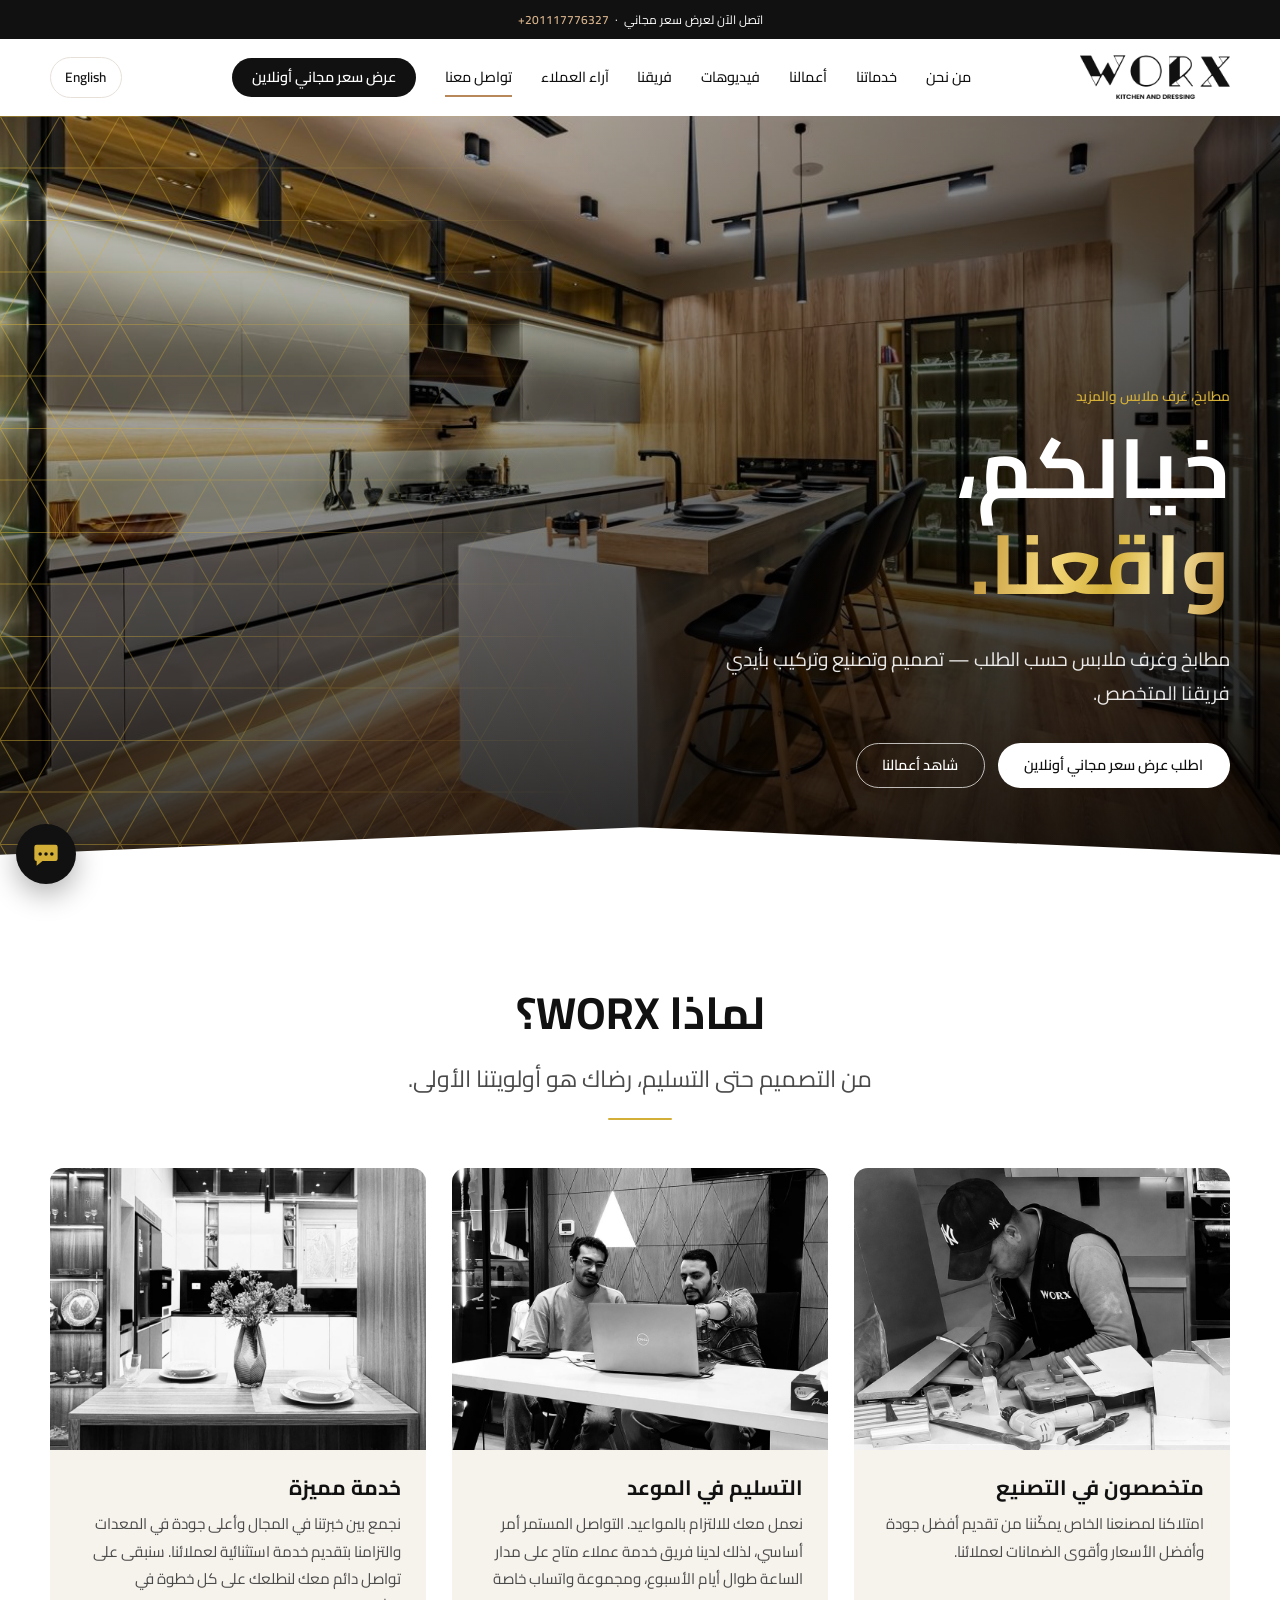
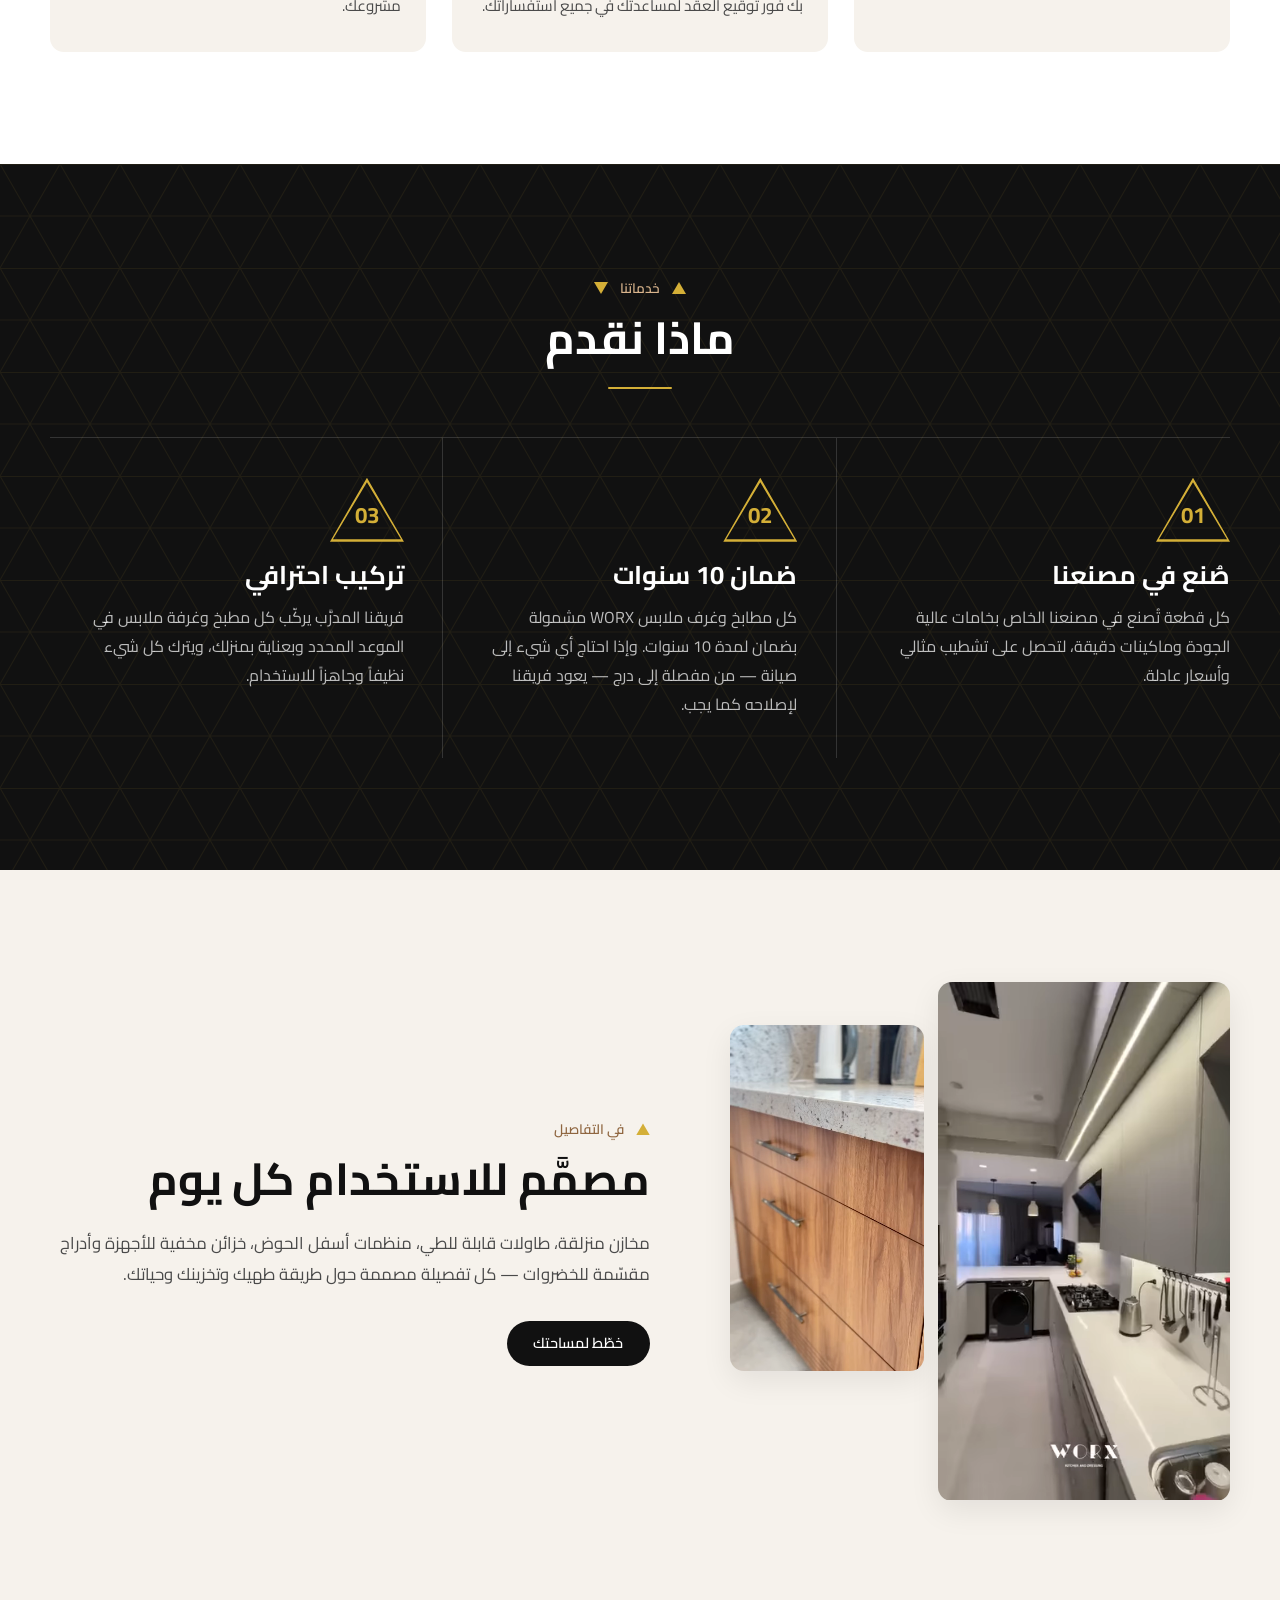
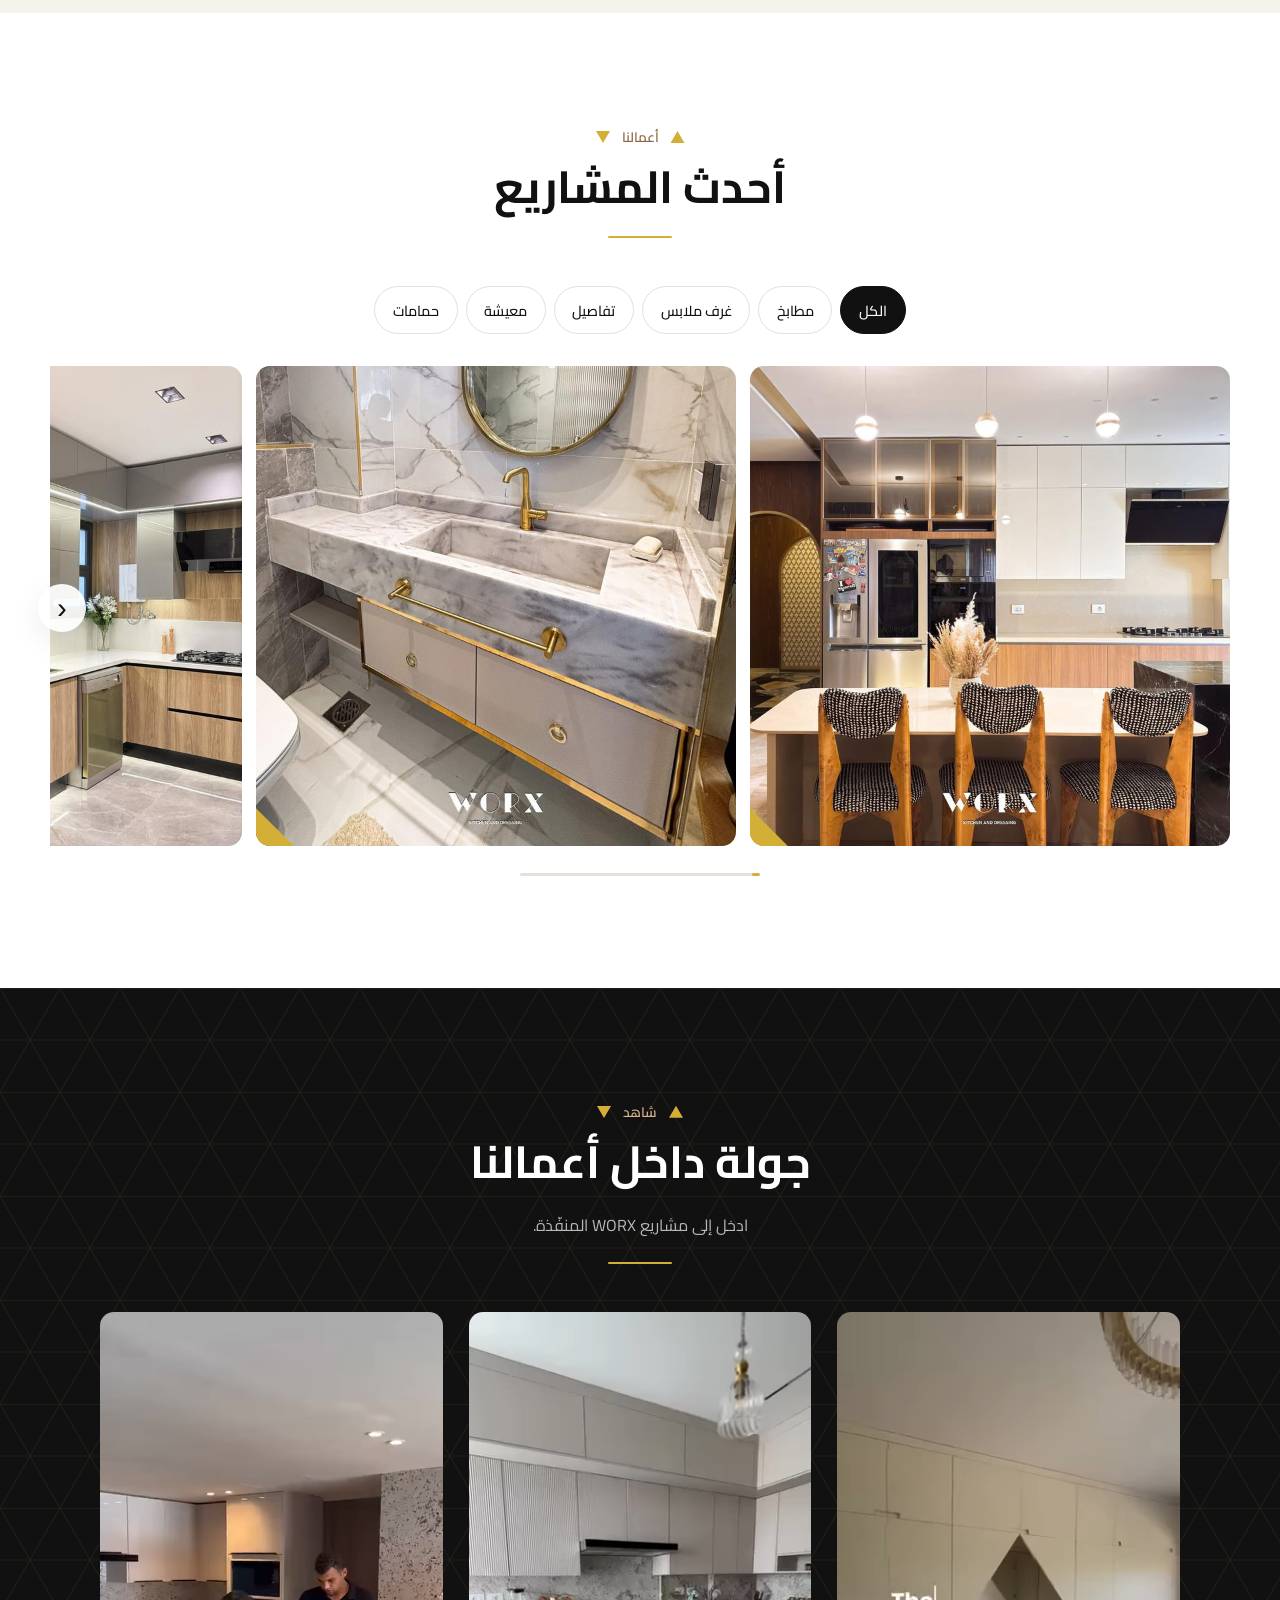
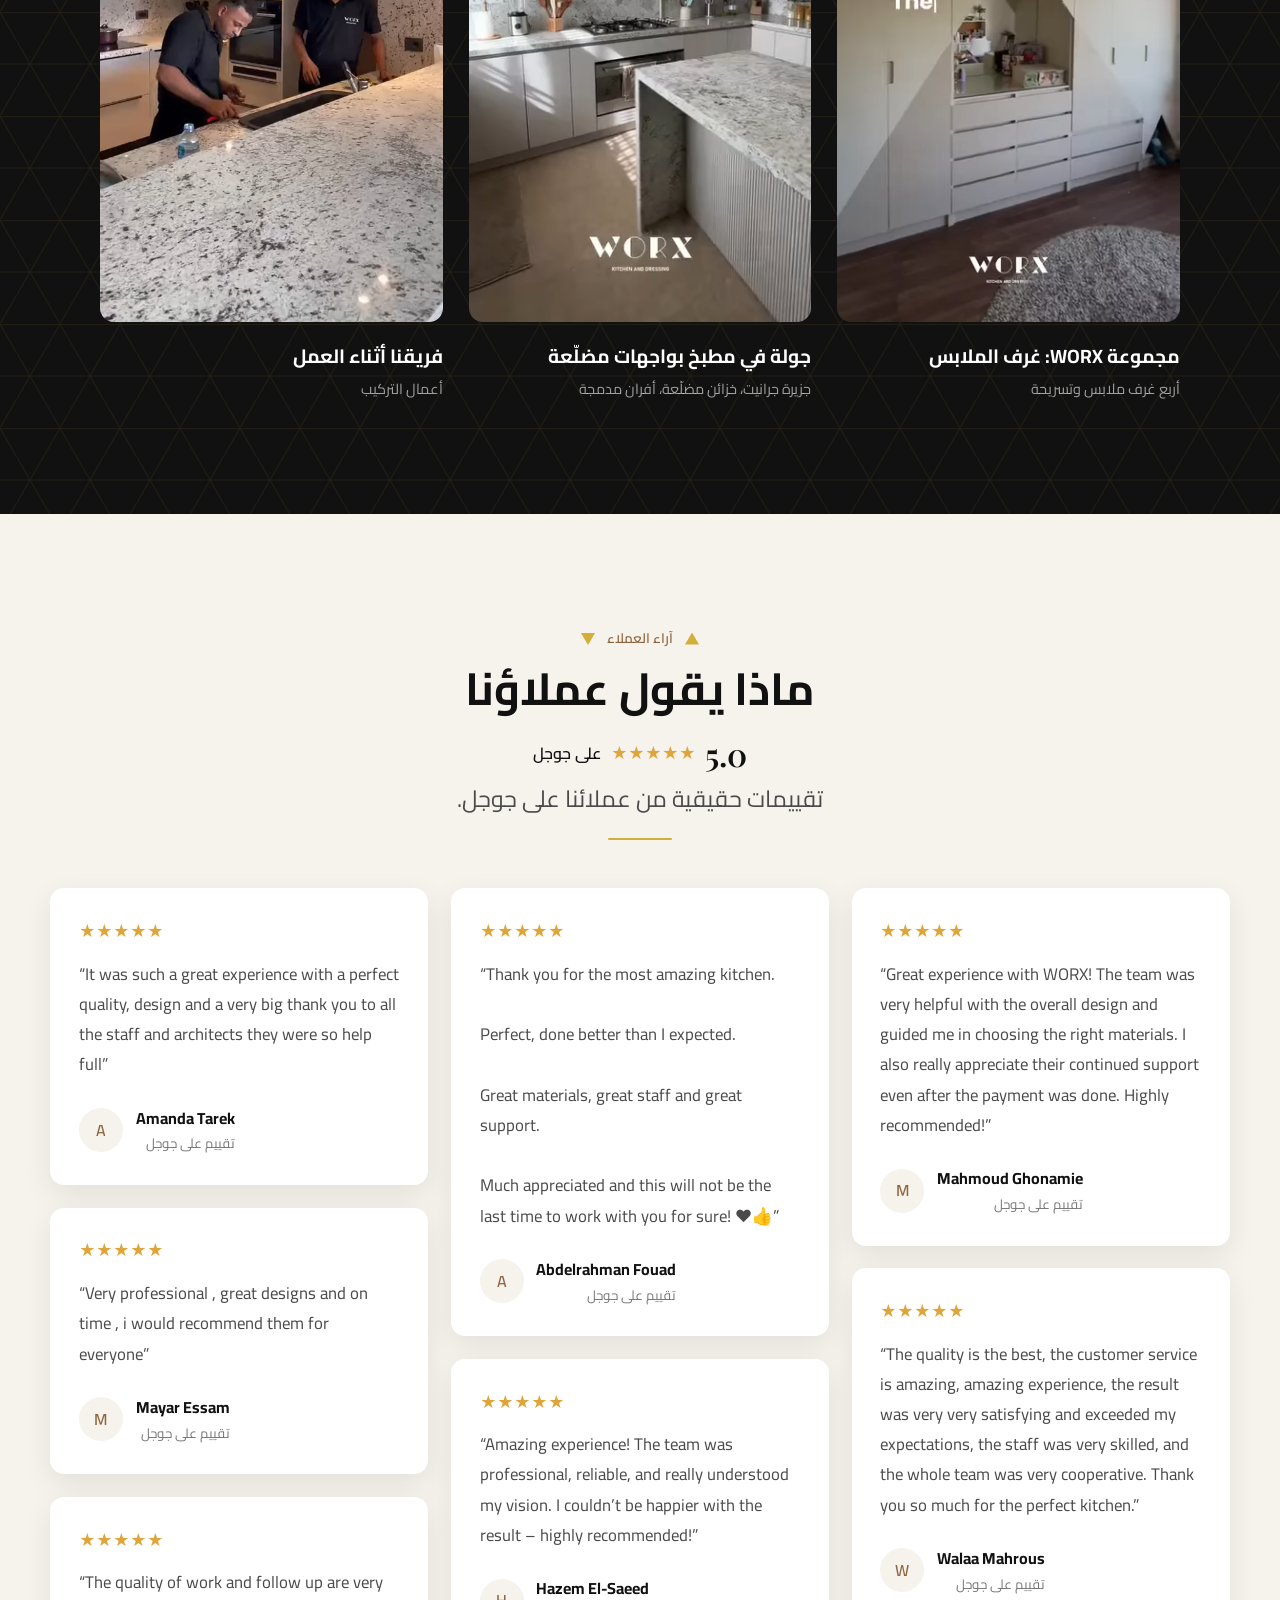
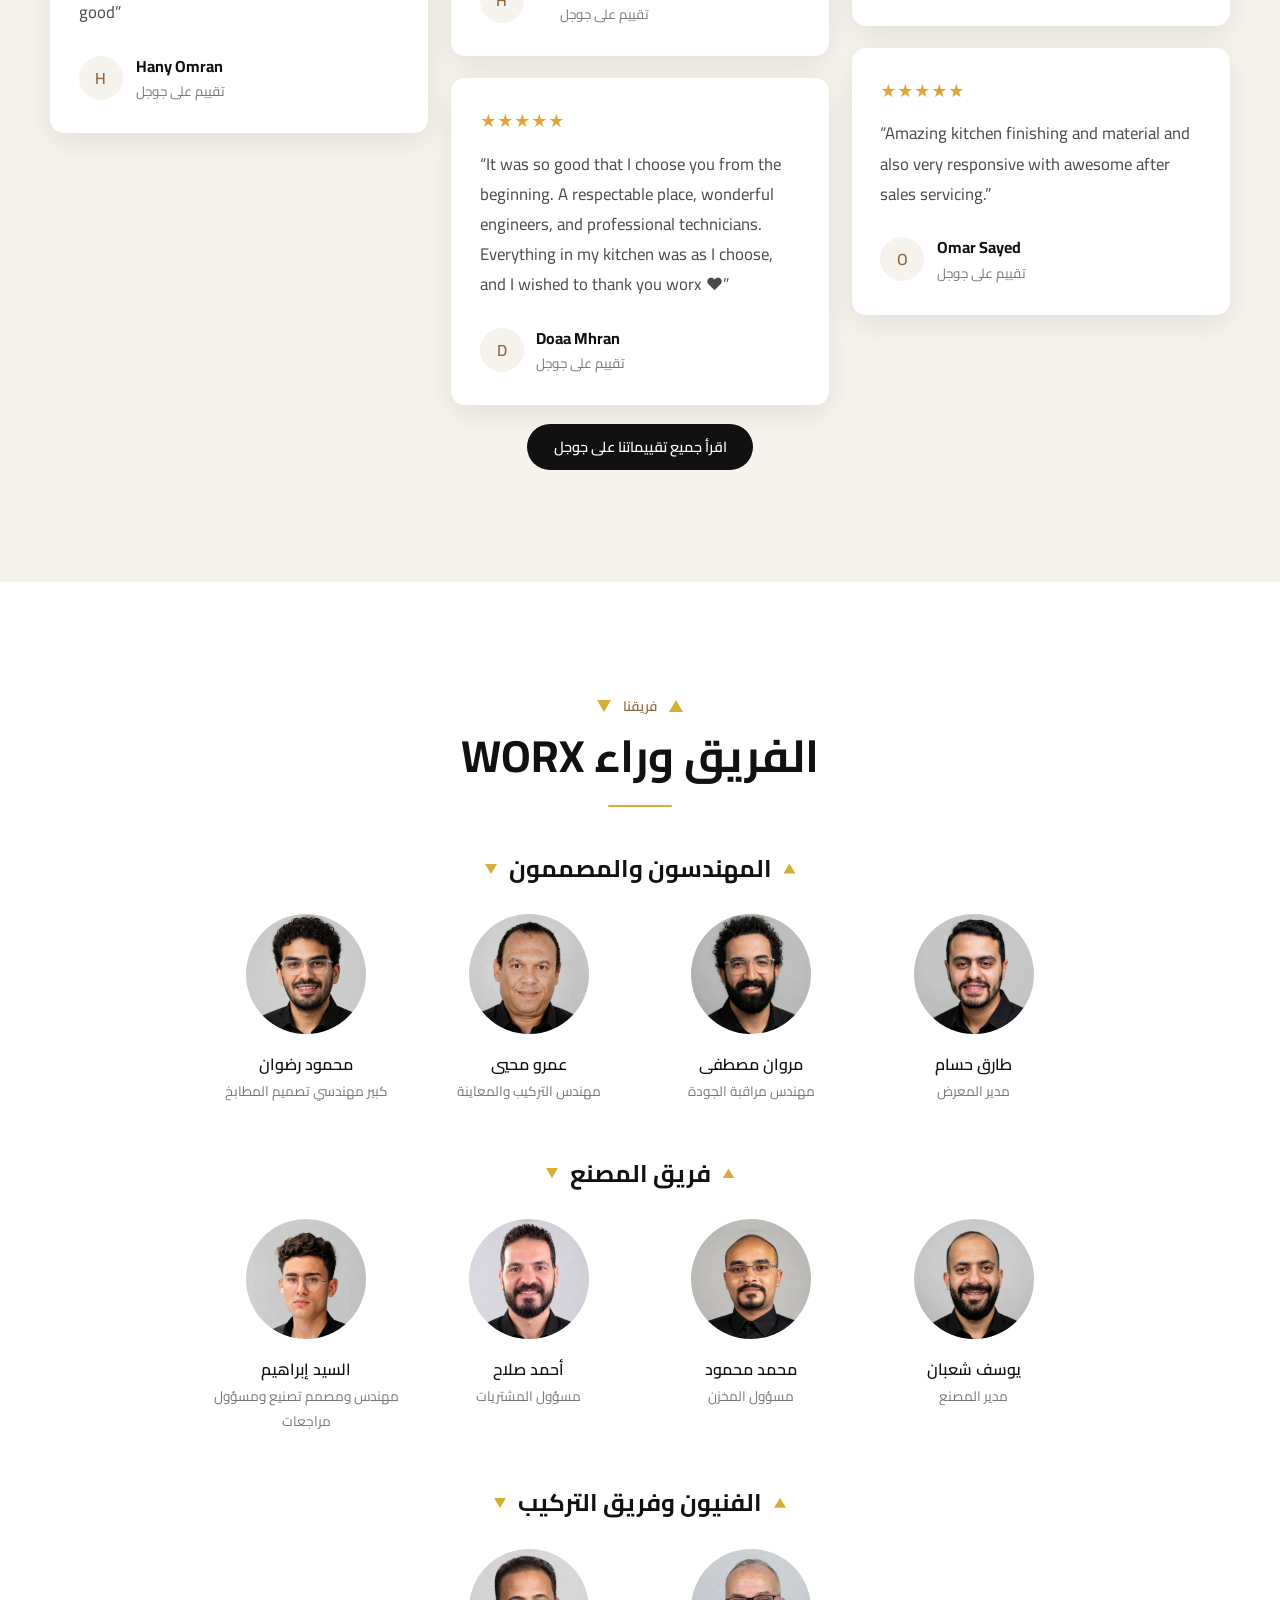
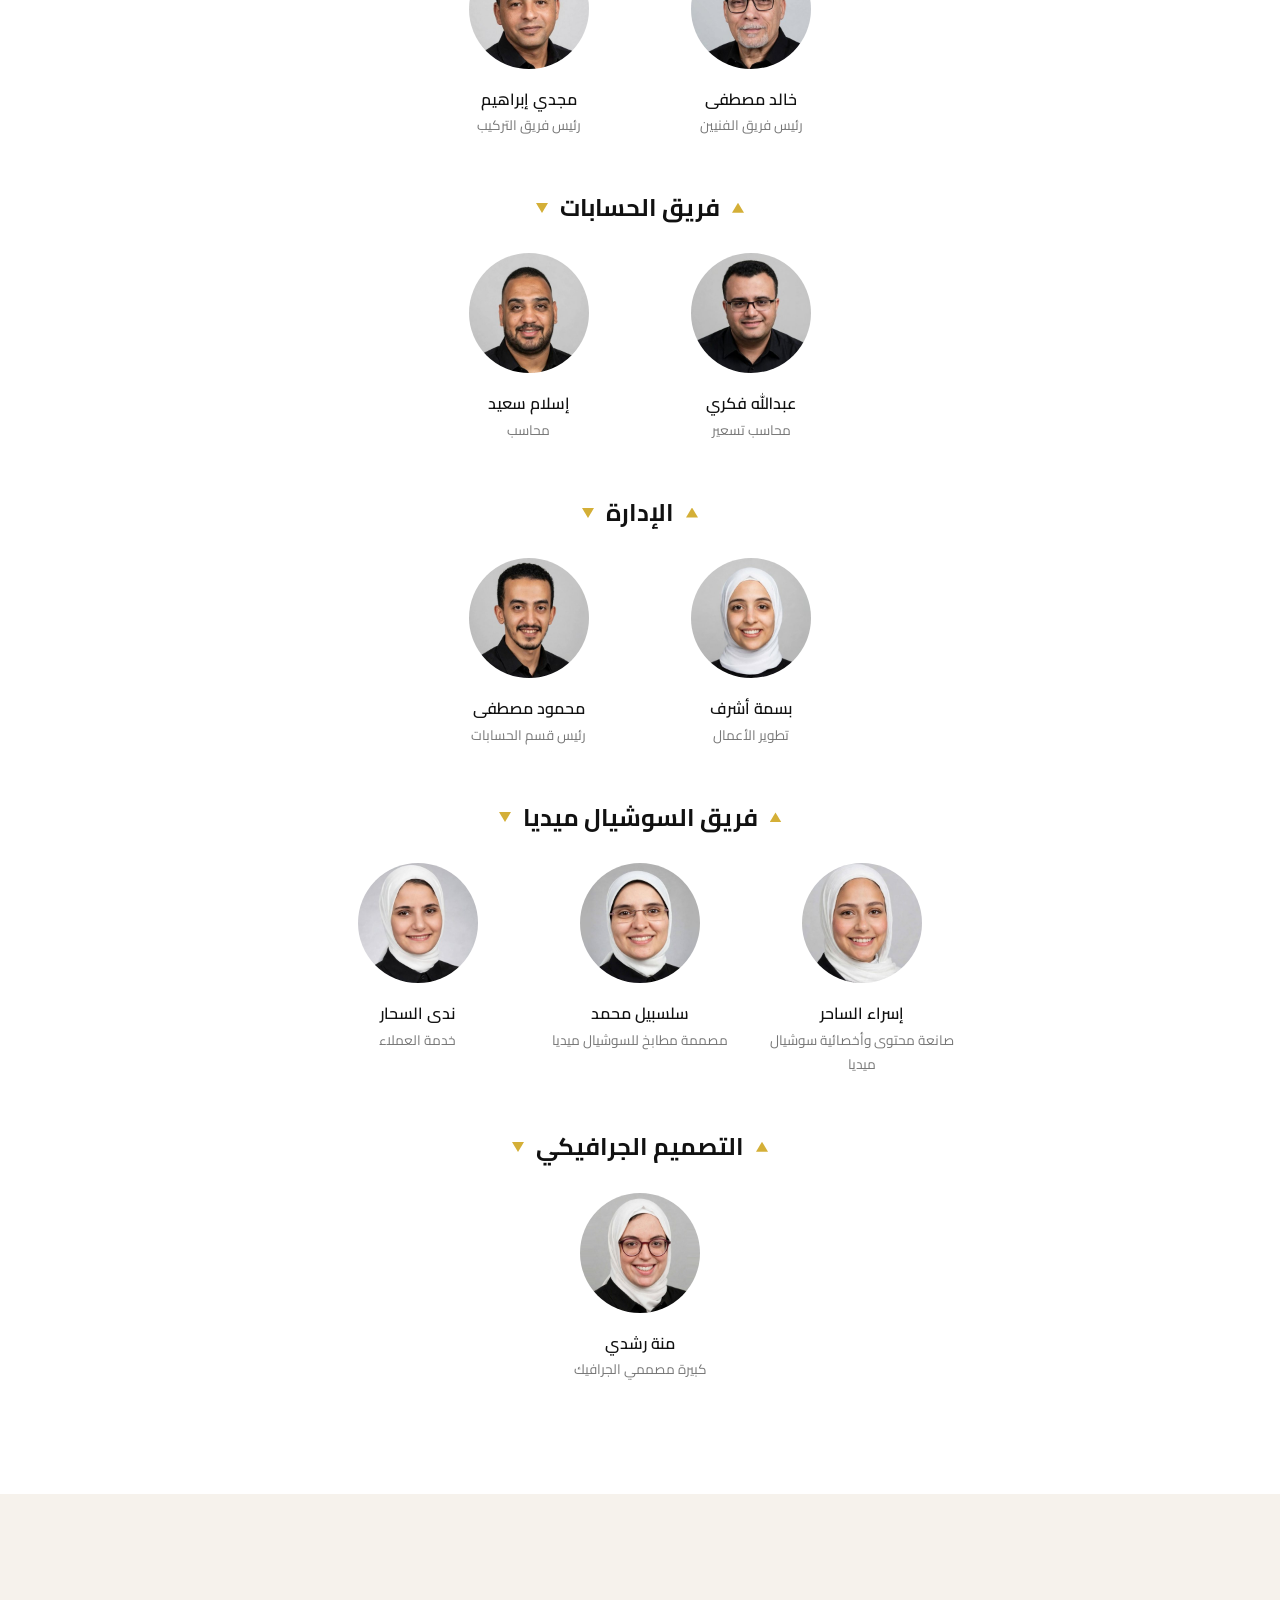
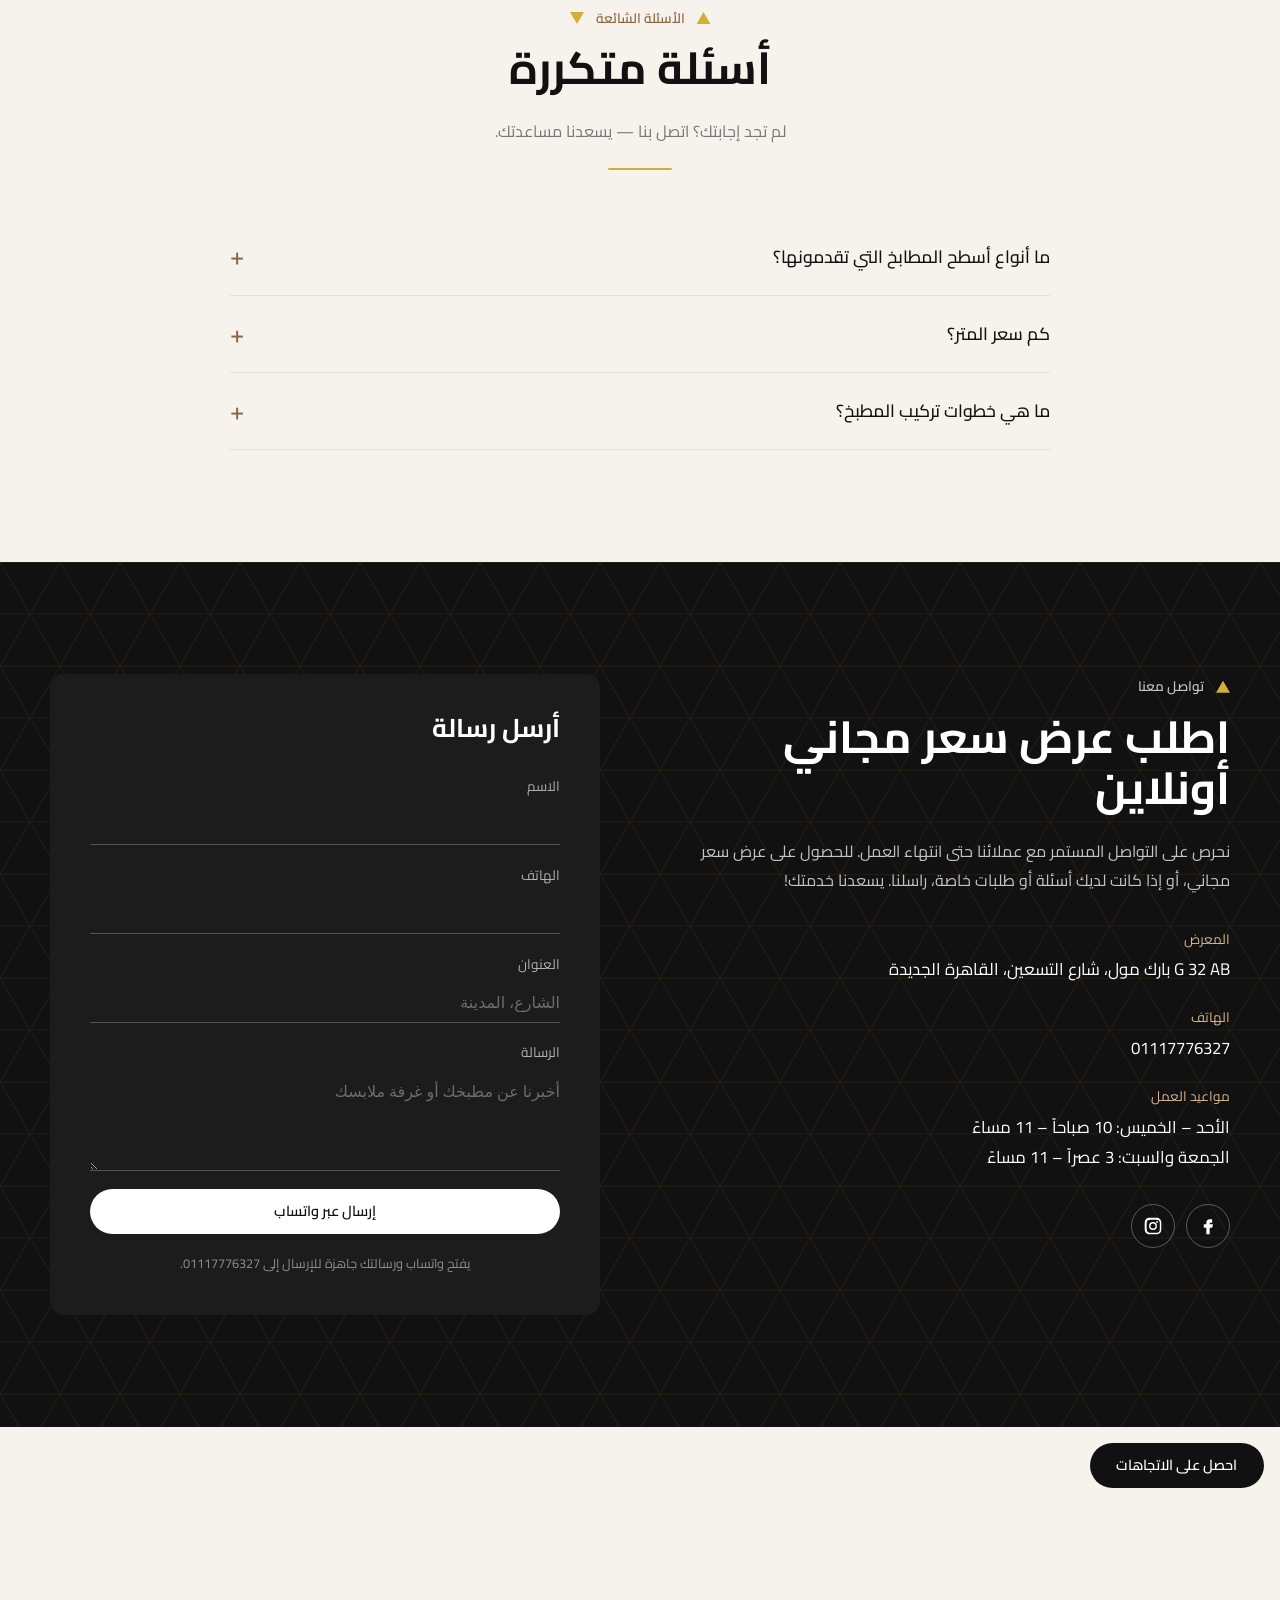
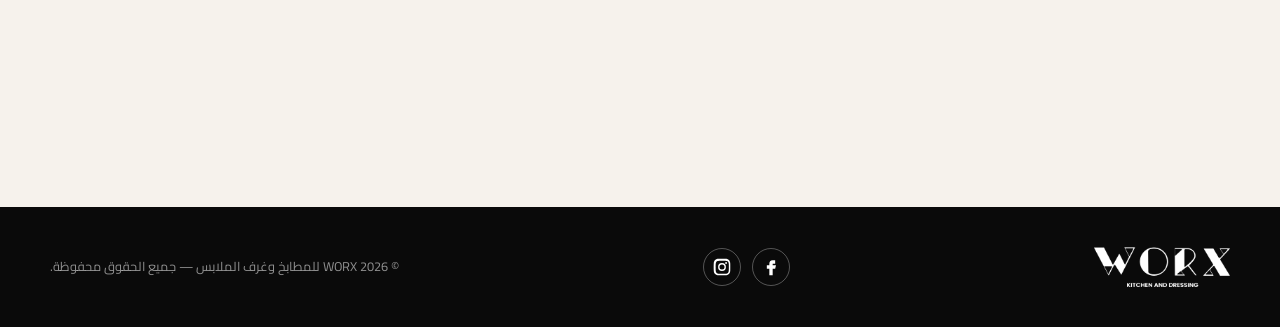
==== commit dae927ef: "New opening hours: Sun-Thu 10am-11pm, Fri & Sat 3pm-11pm Co-Authored-By: Claude Opus 5.5 <noreply@an" ====
--- a/ar.html
+++ b/ar.html
@@ -608,7 +608,7 @@
           <dl class="details">
             <div><dt>المعرض</dt><dd><bdi dir="ltr">G 32 AB</bdi> بارك مول، شارع التسعين، القاهرة الجديدة</dd></div>
             <div><dt>الهاتف</dt><dd><a href="tel:+201117776327" dir="ltr">01117776327</a></dd></div>
-            <div><dt>مواعيد العمل</dt><dd>طوال أيام الأسبوع: 12 ظهراً – 11:45 مساءً</dd></div>
+            <div><dt>مواعيد العمل</dt><dd>الأحد – الخميس: 10 صباحاً – 11 مساءً<br>الجمعة والسبت: 3 عصراً – 11 مساءً</dd></div>
           </dl>
           <div class="social">
             <a href="https://www.facebook.com/WORX3" target="_blank" rel="noopener" aria-label="WORX على فيسبوك"><svg viewBox="0 0 24 24" aria-hidden="true"><path d="M14 8h3V4h-3c-2.8 0-4 1.8-4 4.3V10H7v4h3v8h4v-8h3l1-4h-4V8.5c0-.3.2-.5.5-.5z"/></svg></a>
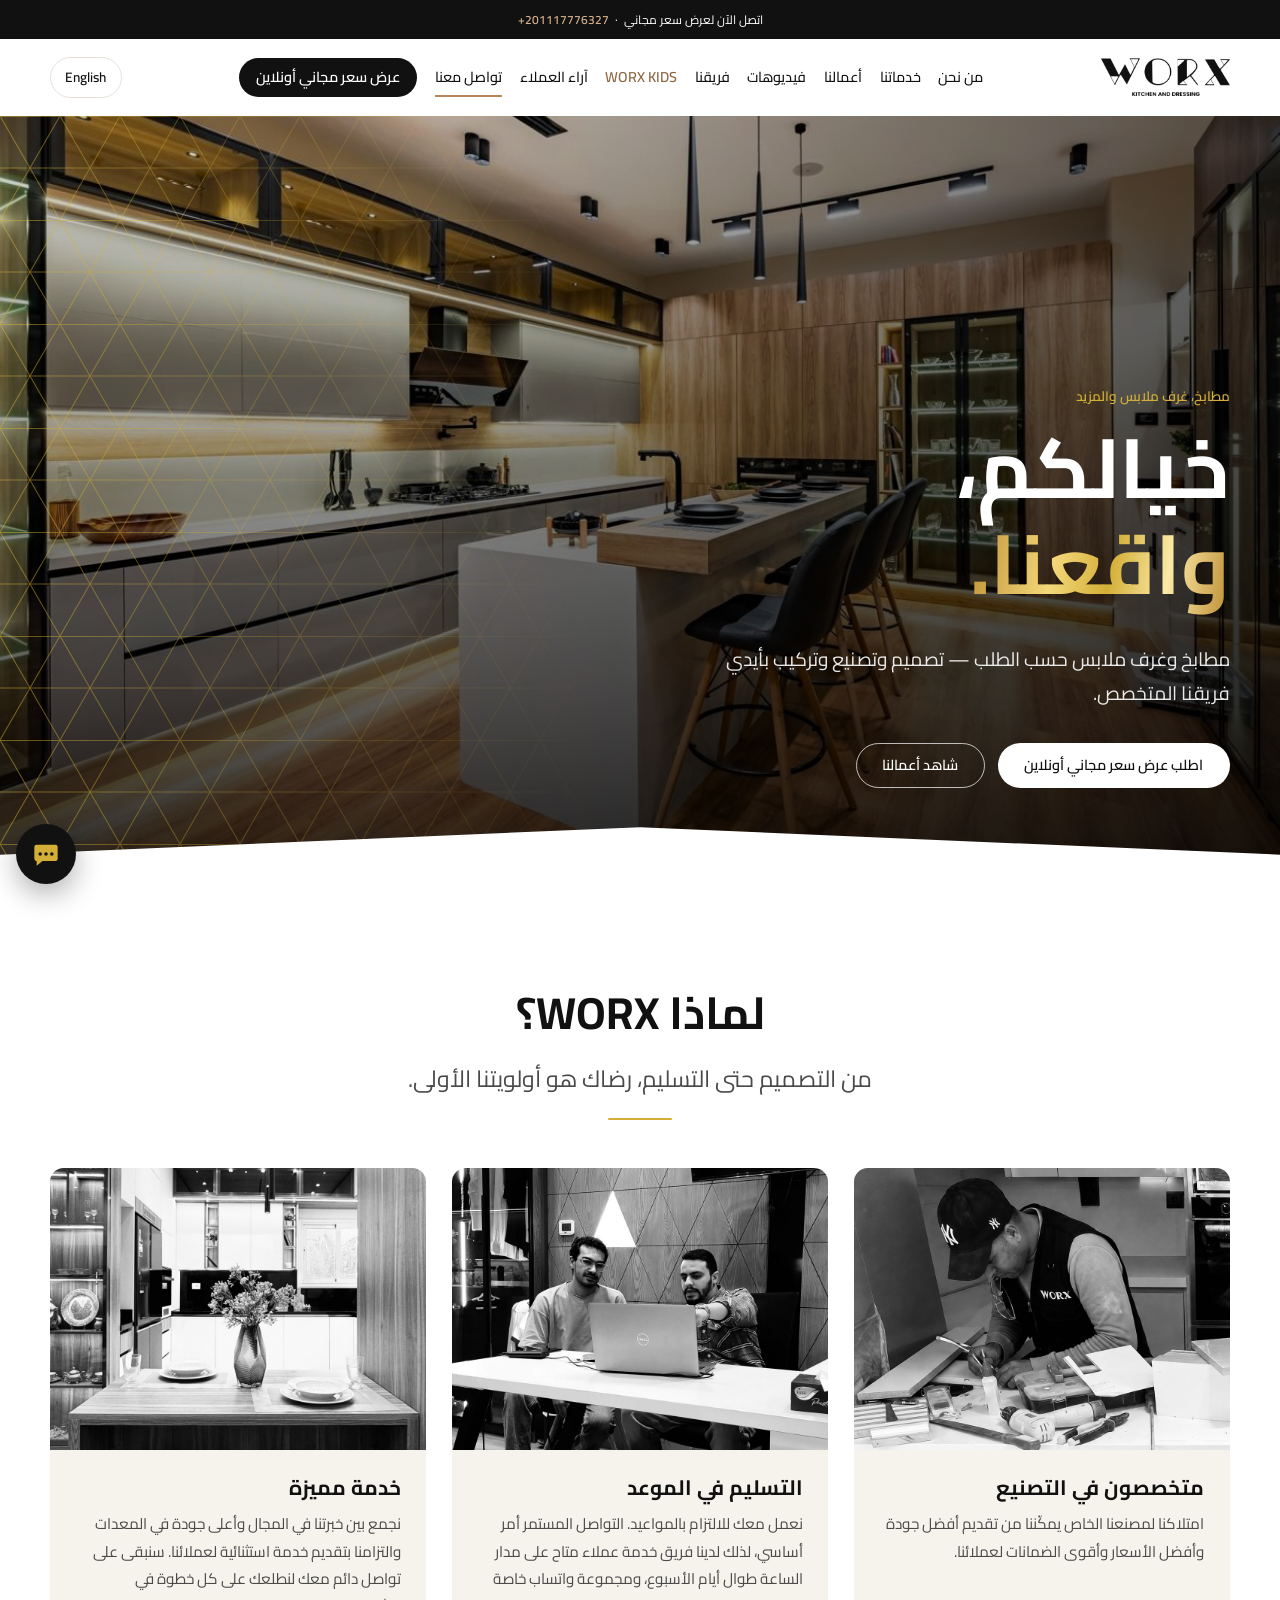
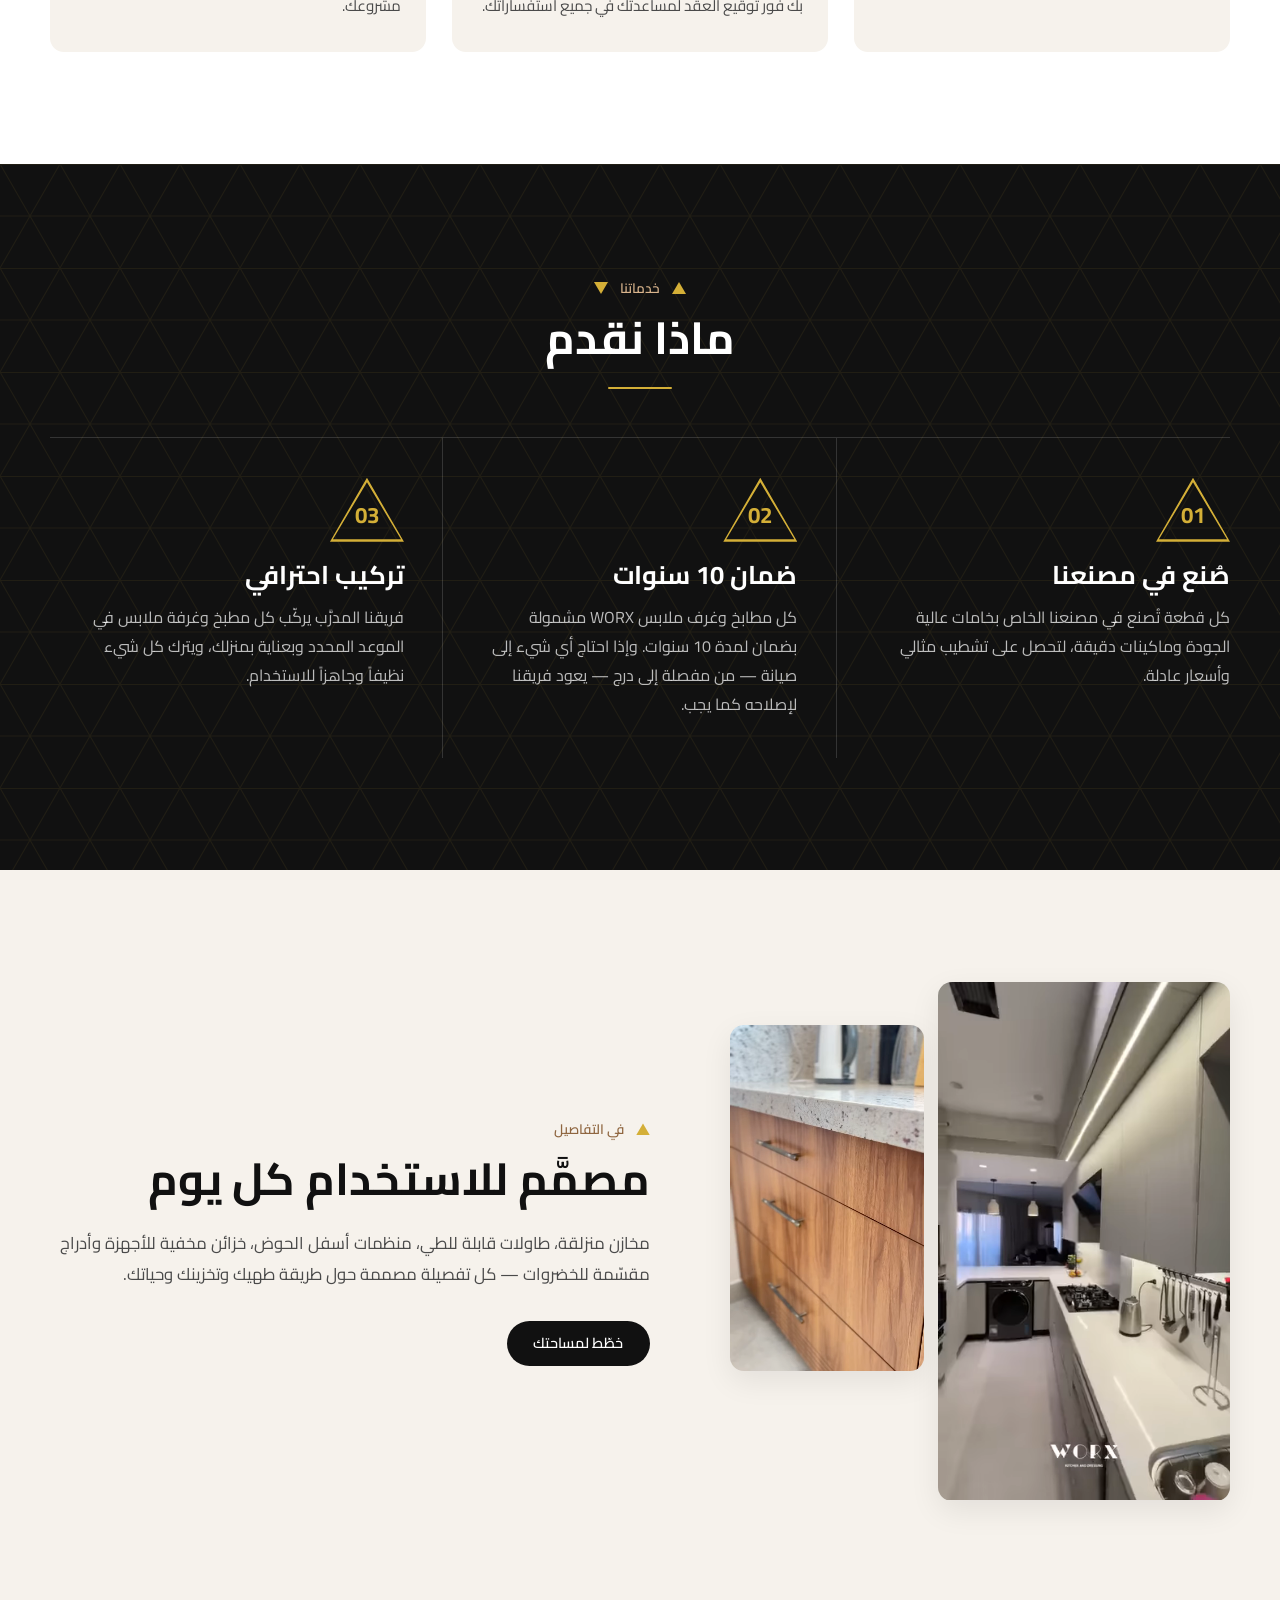
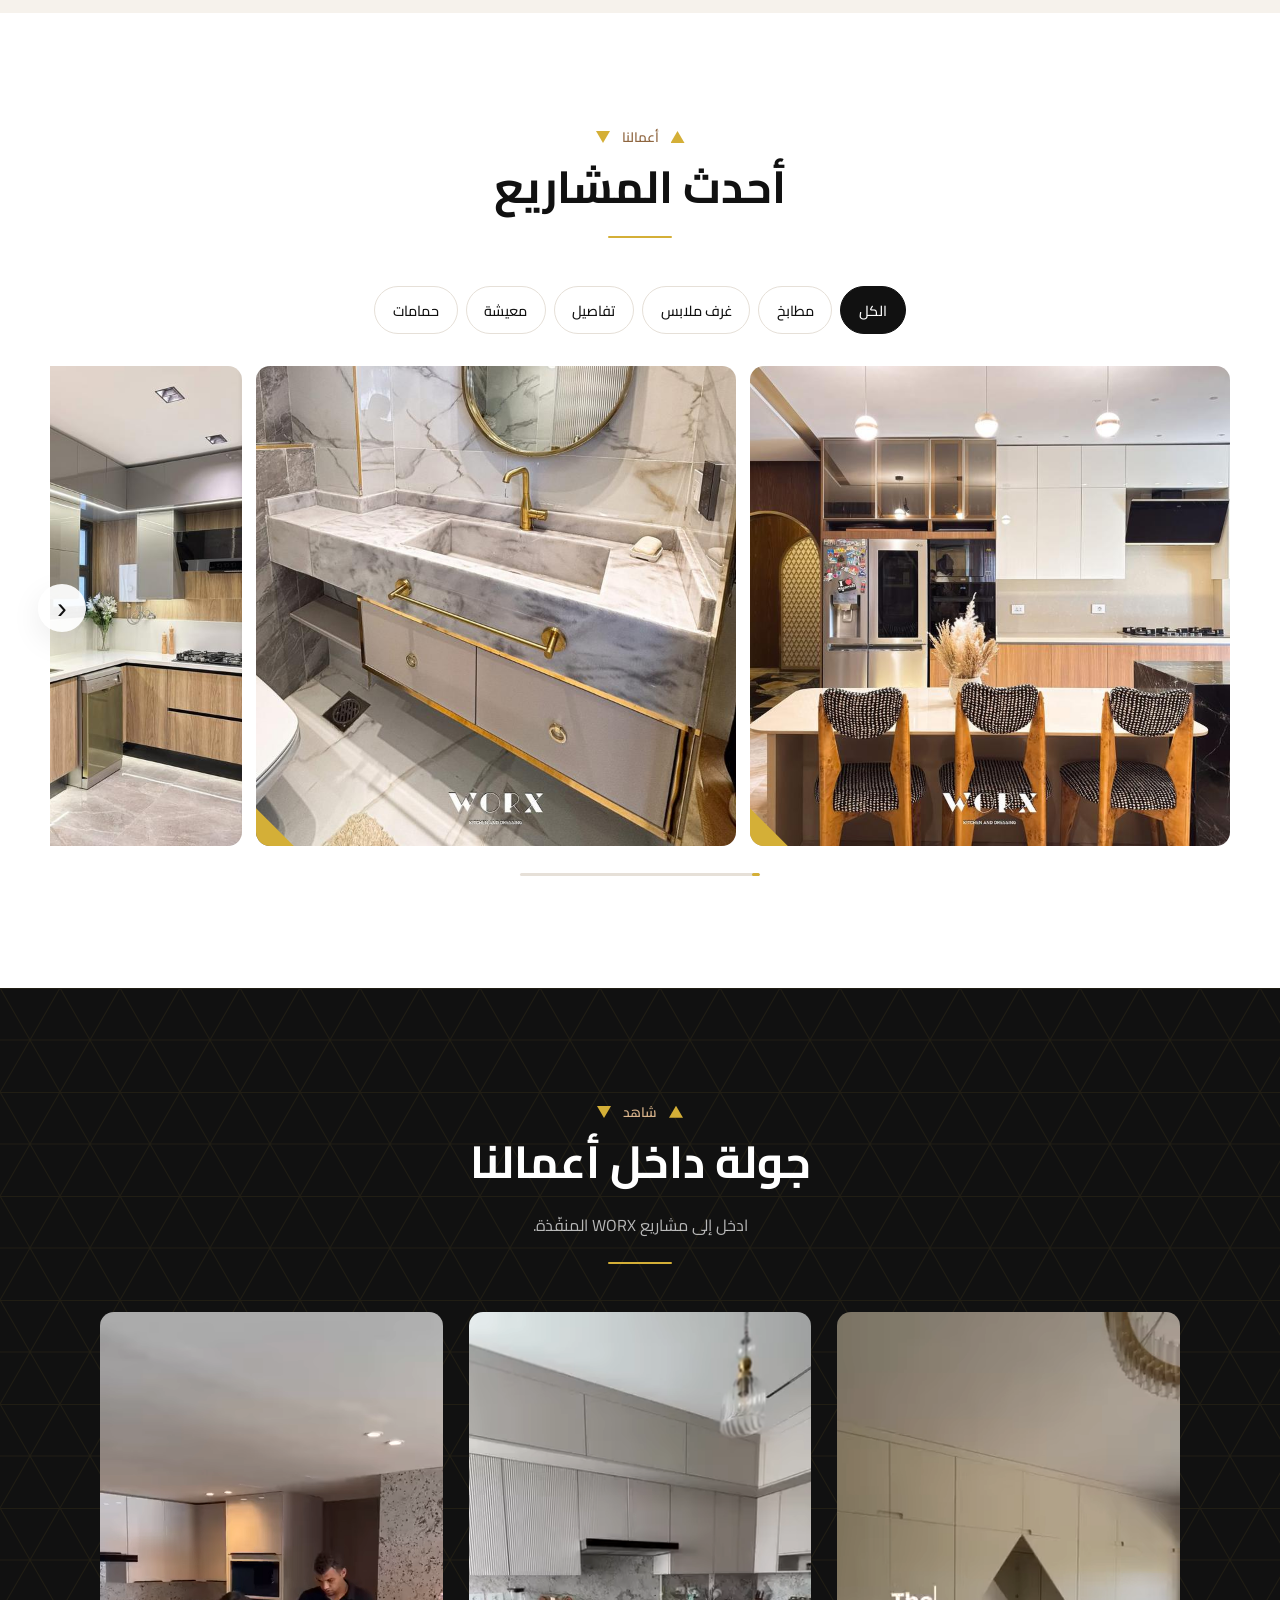
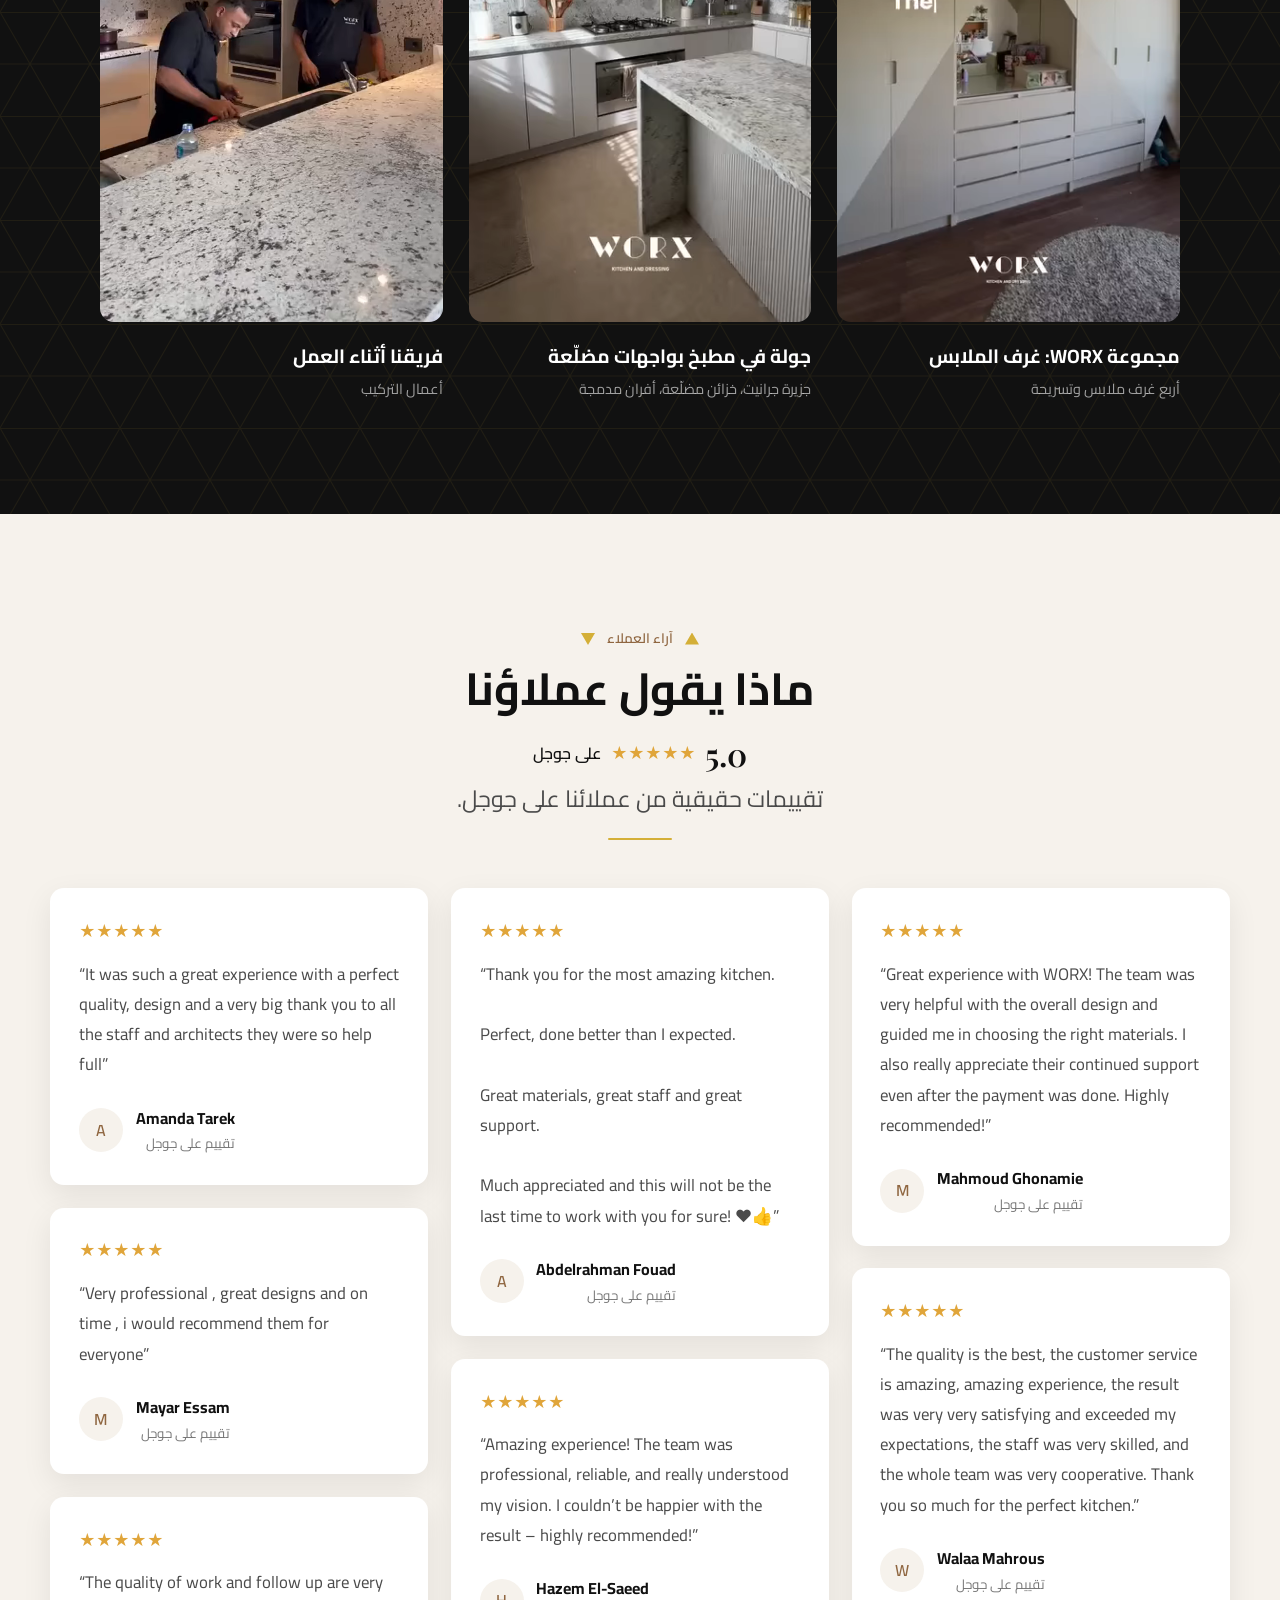
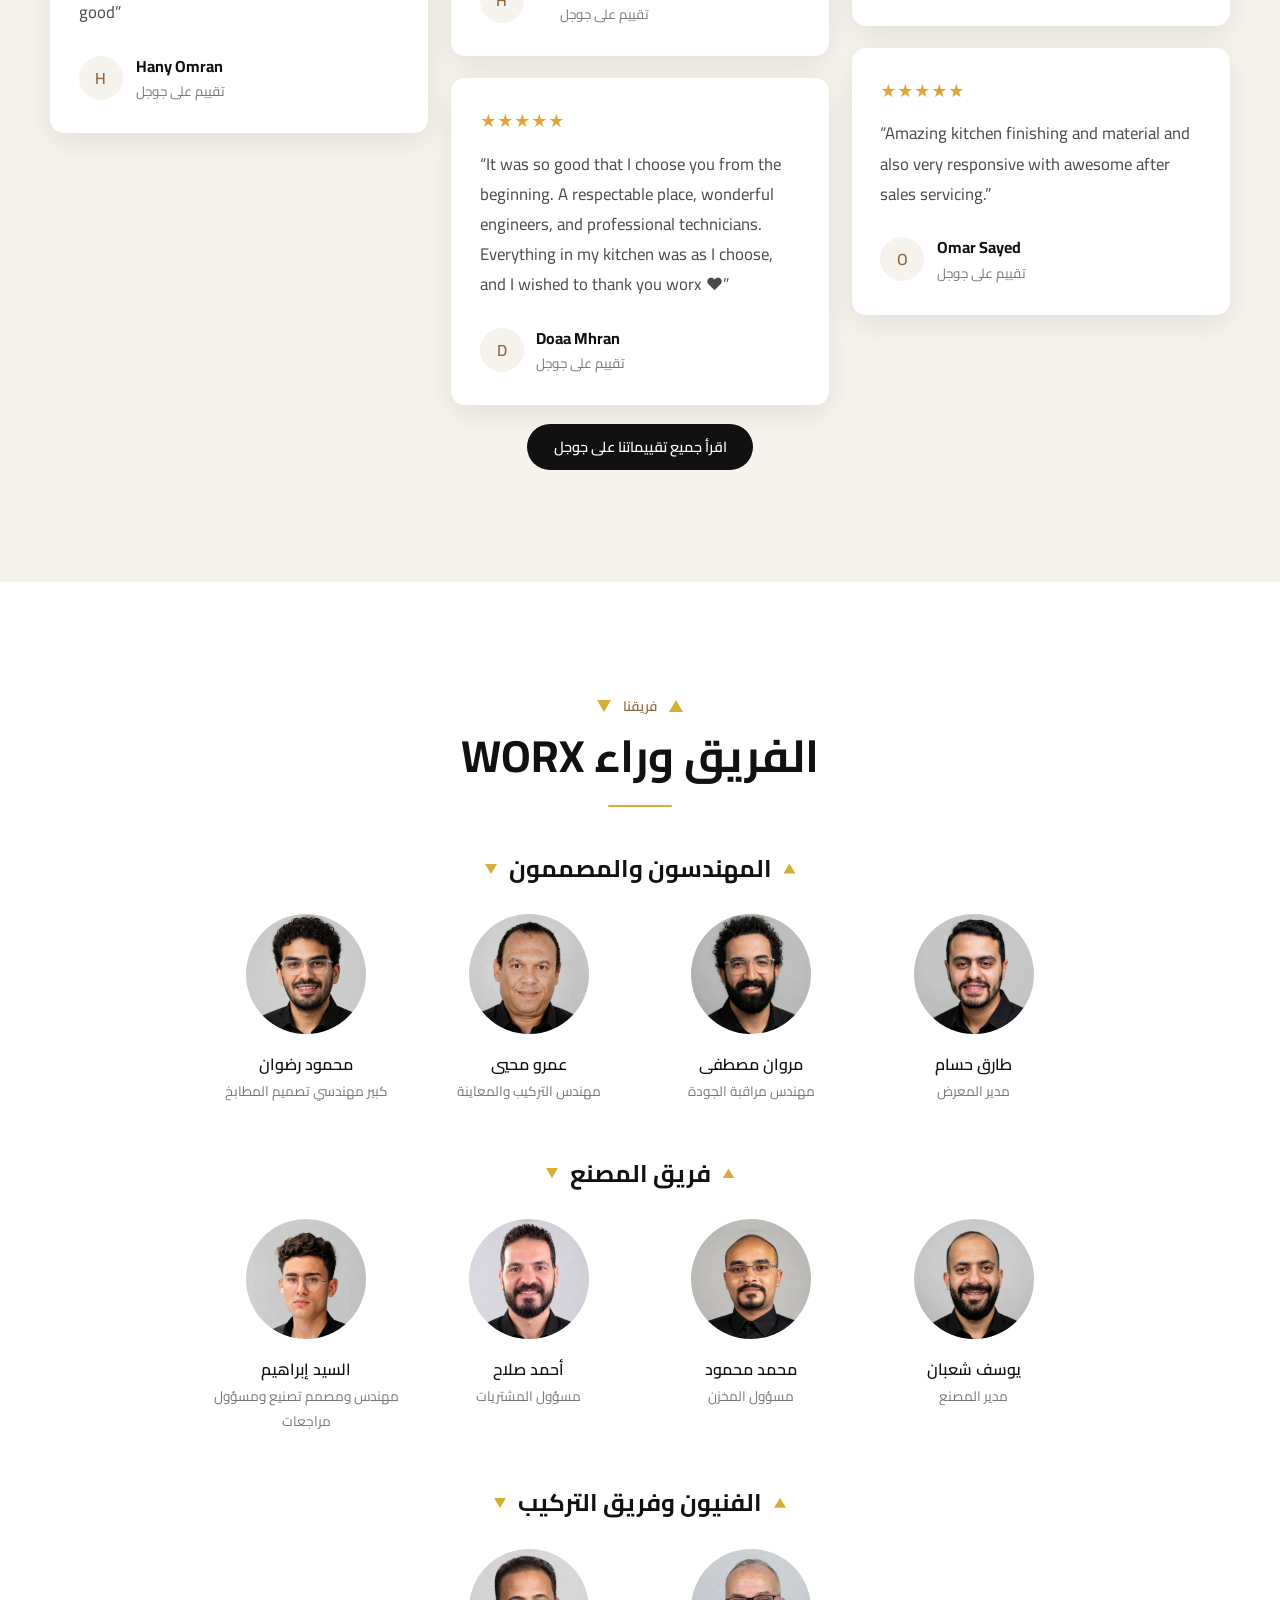
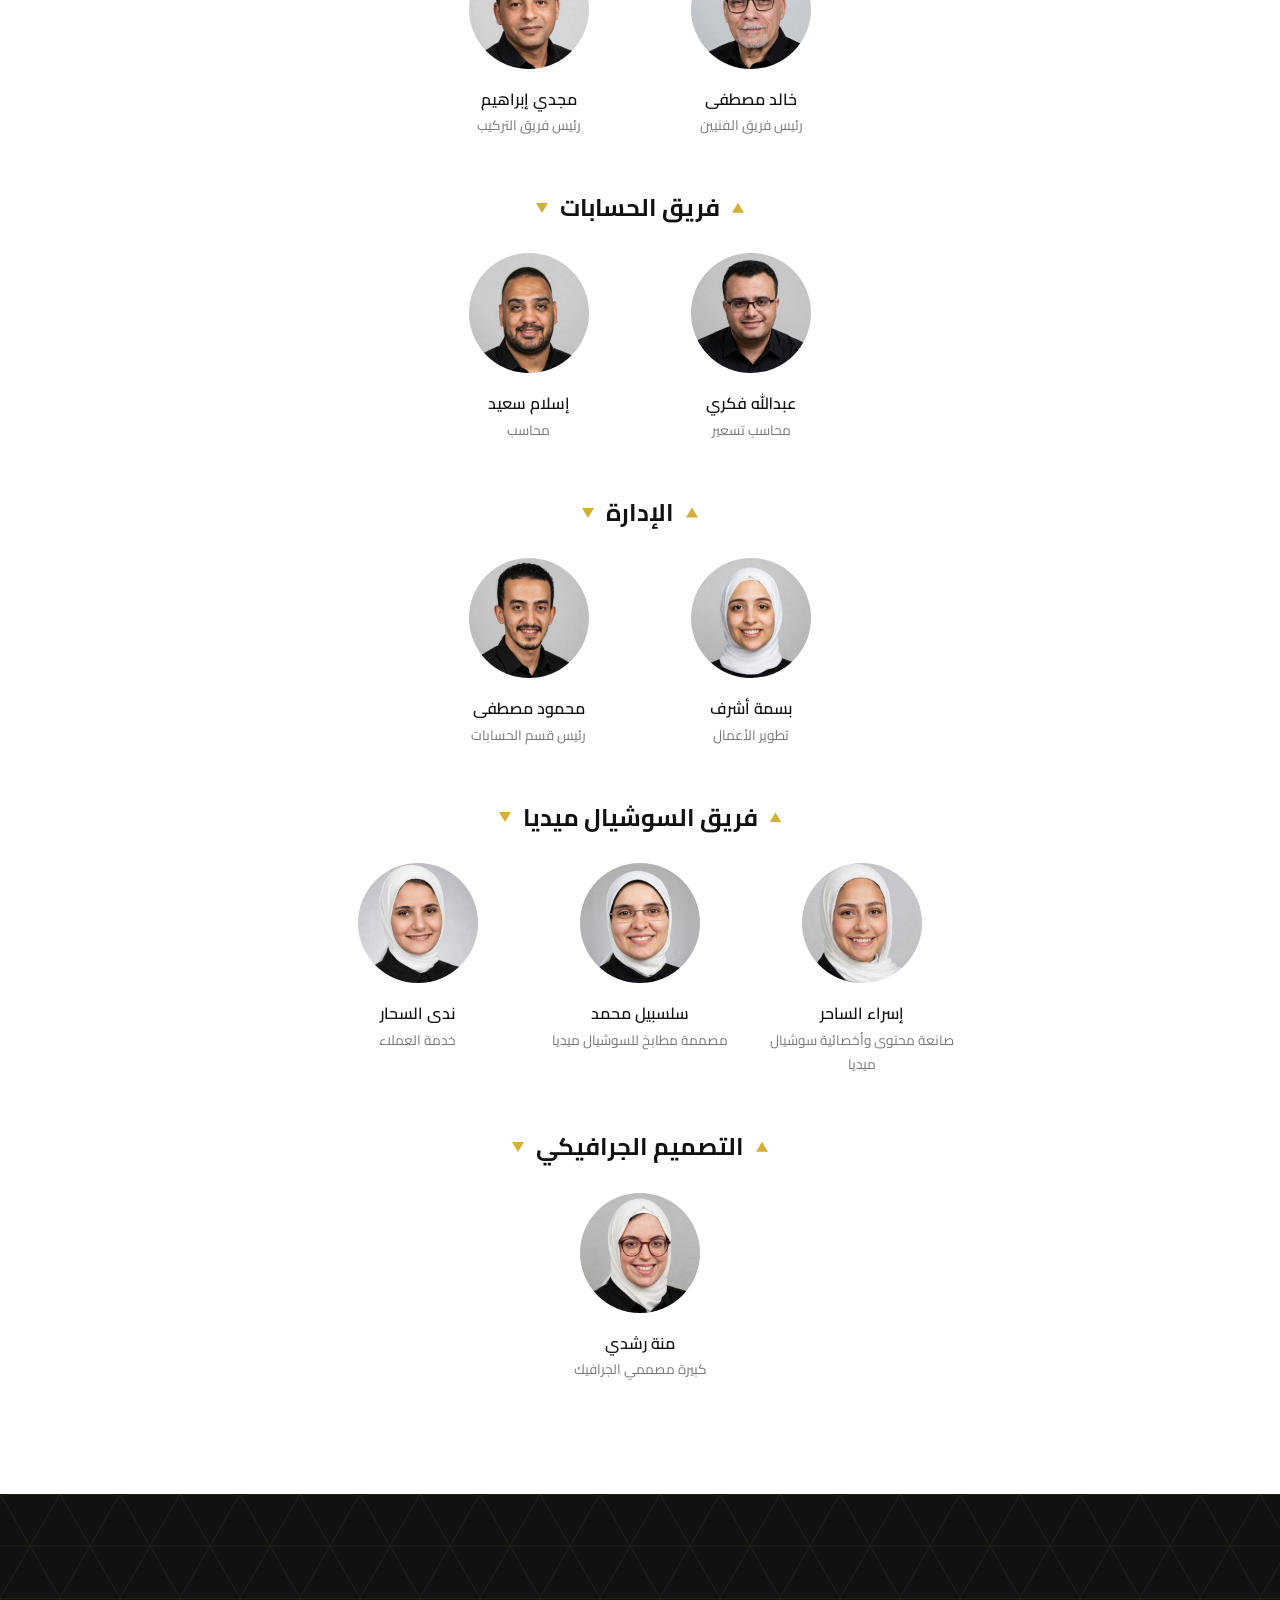
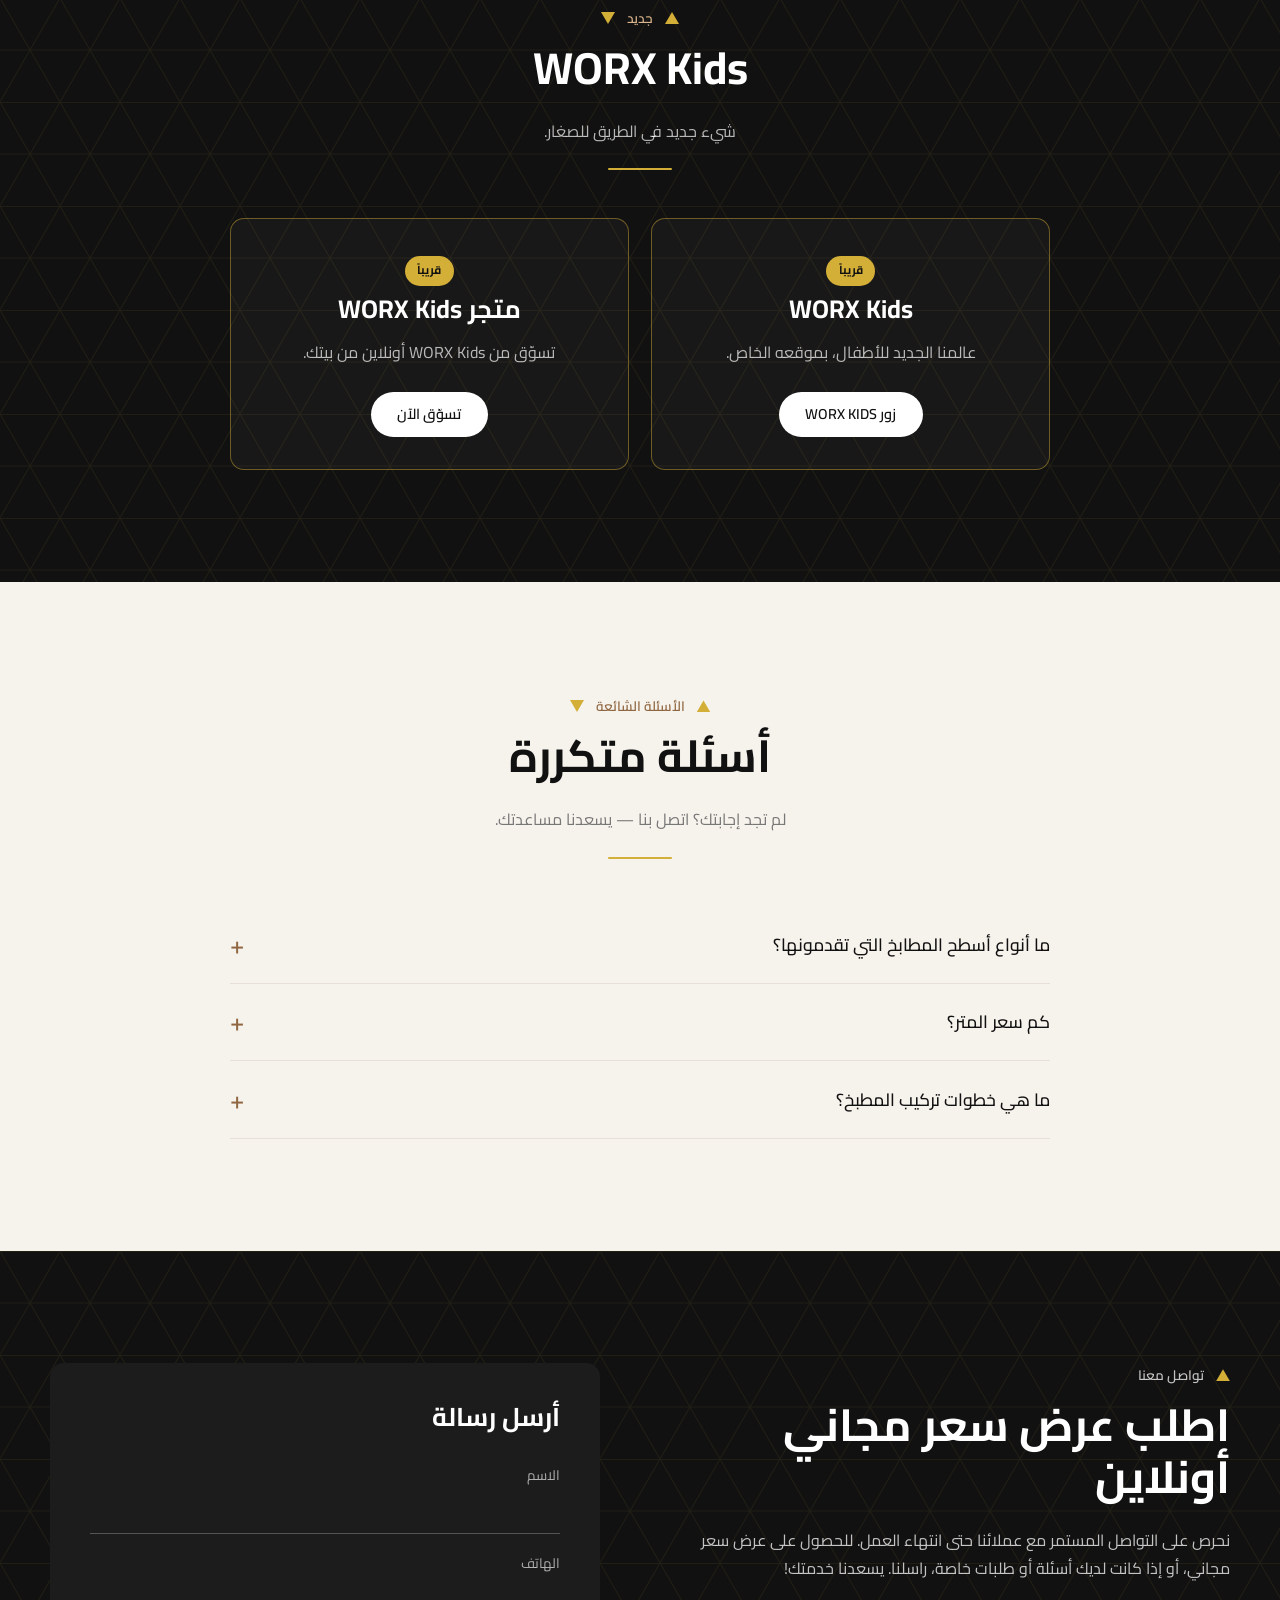
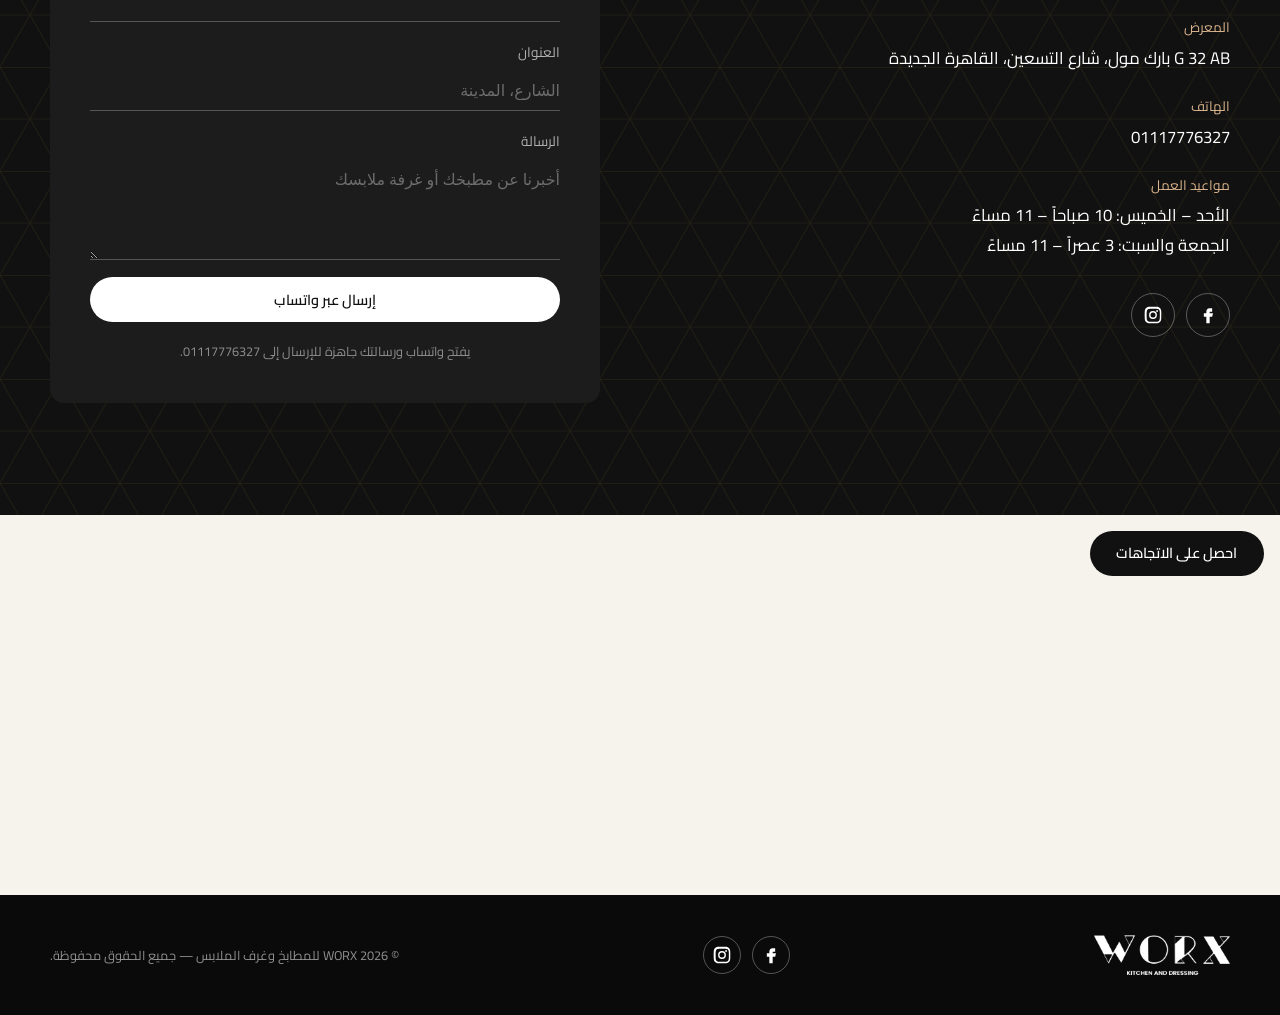
==== commit 0b1228ee: "Add WORX Kids and Shop WORX Kids (coming soon) with switchable links Co-Authored-By: Claude Opus 5.5" ====
--- a/ar.html
+++ b/ar.html
@@ -38,6 +38,7 @@
         <a href="#work">أعمالنا</a>
         <a href="#videos">فيديوهات</a>
         <a href="#team">فريقنا</a>
+        <a href="#kids" class="nav__kids">WORX Kids</a>
         <a href="#reviews">آراء العملاء</a>
         <a href="#contact">تواصل معنا</a>
         <a href="#contact" class="btn btn--dark nav__cta">عرض سعر مجاني أونلاين</a>
@@ -573,6 +574,31 @@
       </div>
     </section>
 
+    <!-- WORX KIDS -->
+    <section class="section section--dark kids" id="kids">
+      <div class="container">
+        <div class="section__head">
+          <p class="eyebrow eyebrow--light">جديد</p>
+          <h2>WORX Kids</h2>
+          <p class="section__lead">شيء جديد في الطريق للصغار.</p>
+        </div>
+        <div class="kids__cards">
+          <article class="kids__card">
+            <span class="kids__badge">قريباً</span>
+            <h3>WORX Kids</h3>
+            <p>عالمنا الجديد للأطفال، بموقعه الخاص.</p>
+            <a href="#kids" class="btn btn--light" data-soon="kids">زور WORX Kids</a>
+          </article>
+          <article class="kids__card">
+            <span class="kids__badge">قريباً</span>
+            <h3>متجر WORX Kids</h3>
+            <p>تسوّق من WORX Kids أونلاين من بيتك.</p>
+            <a href="#kids" class="btn btn--light" data-soon="shop">تسوّق الآن</a>
+          </article>
+        </div>
+      </div>
+    </section>
+
     <!-- FAQ -->
     <section class="section section--cream" id="faq">
       <div class="container container--narrow">
@@ -650,6 +676,15 @@
     <svg viewBox="0 0 24 24" aria-hidden="true"><path d="M6.6 10.8a15.1 15.1 0 0 0 6.6 6.6l2.2-2.2c.3-.3.7-.4 1-.2 1.1.4 2.3.6 3.6.6.6 0 1 .4 1 1V20c0 .6-.4 1-1 1A17 17 0 0 1 3 4c0-.6.4-1 1-1h3.5c.6 0 1 .4 1 1 0 1.3.2 2.5.6 3.6.1.3 0 .7-.2 1z"/></svg>
   </a>
 
+  <div class="soon" id="soon" role="dialog" aria-modal="true" aria-labelledby="soonTitle" hidden>
+    <div class="soon__box">
+      <button class="soon__close" type="button" aria-label="إغلاق">×</button>
+      <p class="eyebrow">WORX Kids</p>
+      <h3 id="soonTitle">قريباً</h3>
+      <p>بنحط اللمسات الأخيرة. تابعونا!</p>
+    </div>
+  </div>
+
   <div class="lightbox" id="lightbox" hidden>
     <button class="lightbox__close" aria-label="إغلاق">×</button>
     <button class="lightbox__nav lightbox__prev" aria-label="الصورة السابقة">‹</button>
--- a/styles.css
+++ b/styles.css
@@ -63,7 +63,10 @@
 .nav a:not(.btn)::after { content: ""; position: absolute; left: 0; right: 0; bottom: -2px; height: 1.5px; background: var(--wood); transform: scaleX(0); transition: transform .25s; }
 .nav a:not(.btn):hover::after, .nav a.is-active::after { transform: scaleX(1); }
 .nav__cta { padding: .7rem 1.2rem; white-space: nowrap; }
-@media (min-width: 901px) and (max-width: 1140px) { .nav { gap: 1.1rem; } .nav a:not(.btn) { letter-spacing: .1em; } .nav__cta { padding: .7rem 1rem; } }
+.nav a { white-space: nowrap; }
+@media (min-width: 901px) and (max-width: 1560px) { .nav { gap: 1.1rem; } .nav a:not(.btn) { letter-spacing: .08em; font-size: .74rem; } .nav__cta { padding: .7rem 1rem; } .header__logo img { height: 38px; } }
+@media (min-width: 901px) and (max-width: 1120px) { .nav { gap: .8rem; } .nav a:not(.btn) { letter-spacing: .04em; font-size: .7rem; } .nav__cta { padding: .6rem .8rem; font-size: .7rem; letter-spacing: .06em; } .header__logo img { height: 32px; } }
+@media (min-width: 901px) and (max-width: 990px) { .nav { gap: .55rem; } .nav a:not(.btn) { letter-spacing: 0; font-size: .66rem; } .lang-switch { padding: .4rem .65rem; } .header__logo img { height: 28px; } }
 
 .nav-toggle { display: none; background: none; border: 0; padding: 10px; cursor: pointer; }
 .nav-toggle span { display: block; width: 24px; height: 2px; background: var(--ink); margin: 5px 0; transition: transform .25s, opacity .25s; }
@@ -330,3 +333,18 @@
 /* Keep the phone call button above the chat bubble */
 @media (max-width: 900px) { .fab { bottom: 88px; } }
 @media (max-width: 480px) { .chat__panel { height: calc(100vh - 32px); } }
+
+/* WORX Kids (coming soon) */
+.nav a.nav__kids { color: var(--wood-dark); font-weight: 600; }
+.kids__cards { display: grid; gap: 1.4rem; grid-template-columns: repeat(auto-fit, minmax(260px, 1fr)); max-width: 820px; margin-inline: auto; }
+.kids__card { position: relative; padding: 2.2rem 1.8rem 2rem; border: 1px solid rgba(212,175,55,.45); border-radius: var(--radius); background: rgba(255,255,255,.03); text-align: center; }
+.kids__card h3 { font-size: 1.6rem; margin-top: .6rem; }
+.kids__card p { color: rgba(255,255,255,.7); margin: 0 0 1.6rem; }
+.kids__badge { display: inline-block; padding: .3rem .8rem; border-radius: 999px; background: var(--gold); color: var(--ink); font-size: .72rem; font-weight: 700; letter-spacing: .12em; text-transform: uppercase; }
+.soon { position: fixed; inset: 0; z-index: 110; background: rgba(0,0,0,.6); display: grid; place-items: center; padding: 16px; }
+.soon[hidden] { display: none; }
+.soon__box { position: relative; width: min(380px, 100%); background: #fff; border-radius: 18px; padding: 2.4rem 2rem 2rem; text-align: center; box-shadow: 0 20px 60px rgba(0,0,0,.3); }
+.soon__box h3 { font-size: 2rem; margin-bottom: .4rem; }
+.soon__box p:last-child { color: var(--ink-soft); margin: 0; }
+.soon__close { position: absolute; top: 10px; inset-inline-end: 14px; background: none; border: 0; font-size: 1.8rem; line-height: 1; cursor: pointer; color: var(--ink); }
+.soon .eyebrow { justify-content: center; }
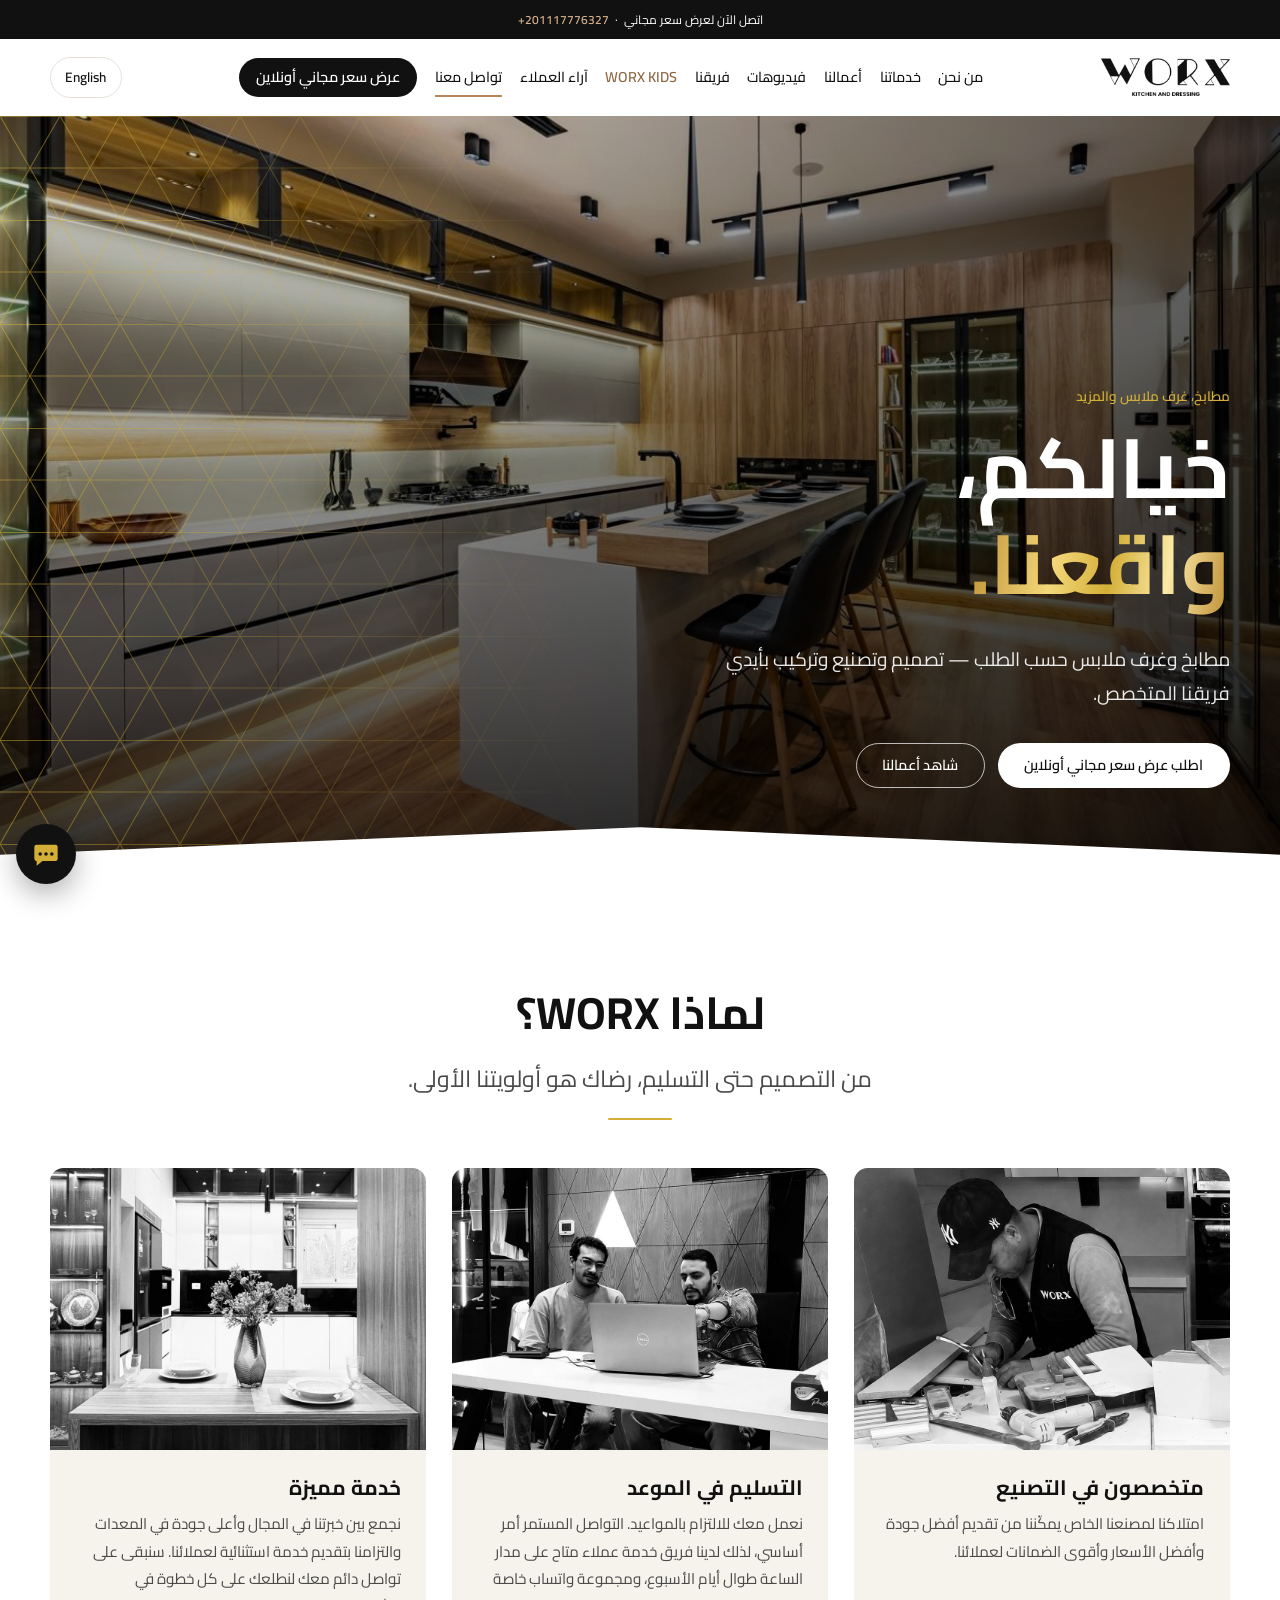
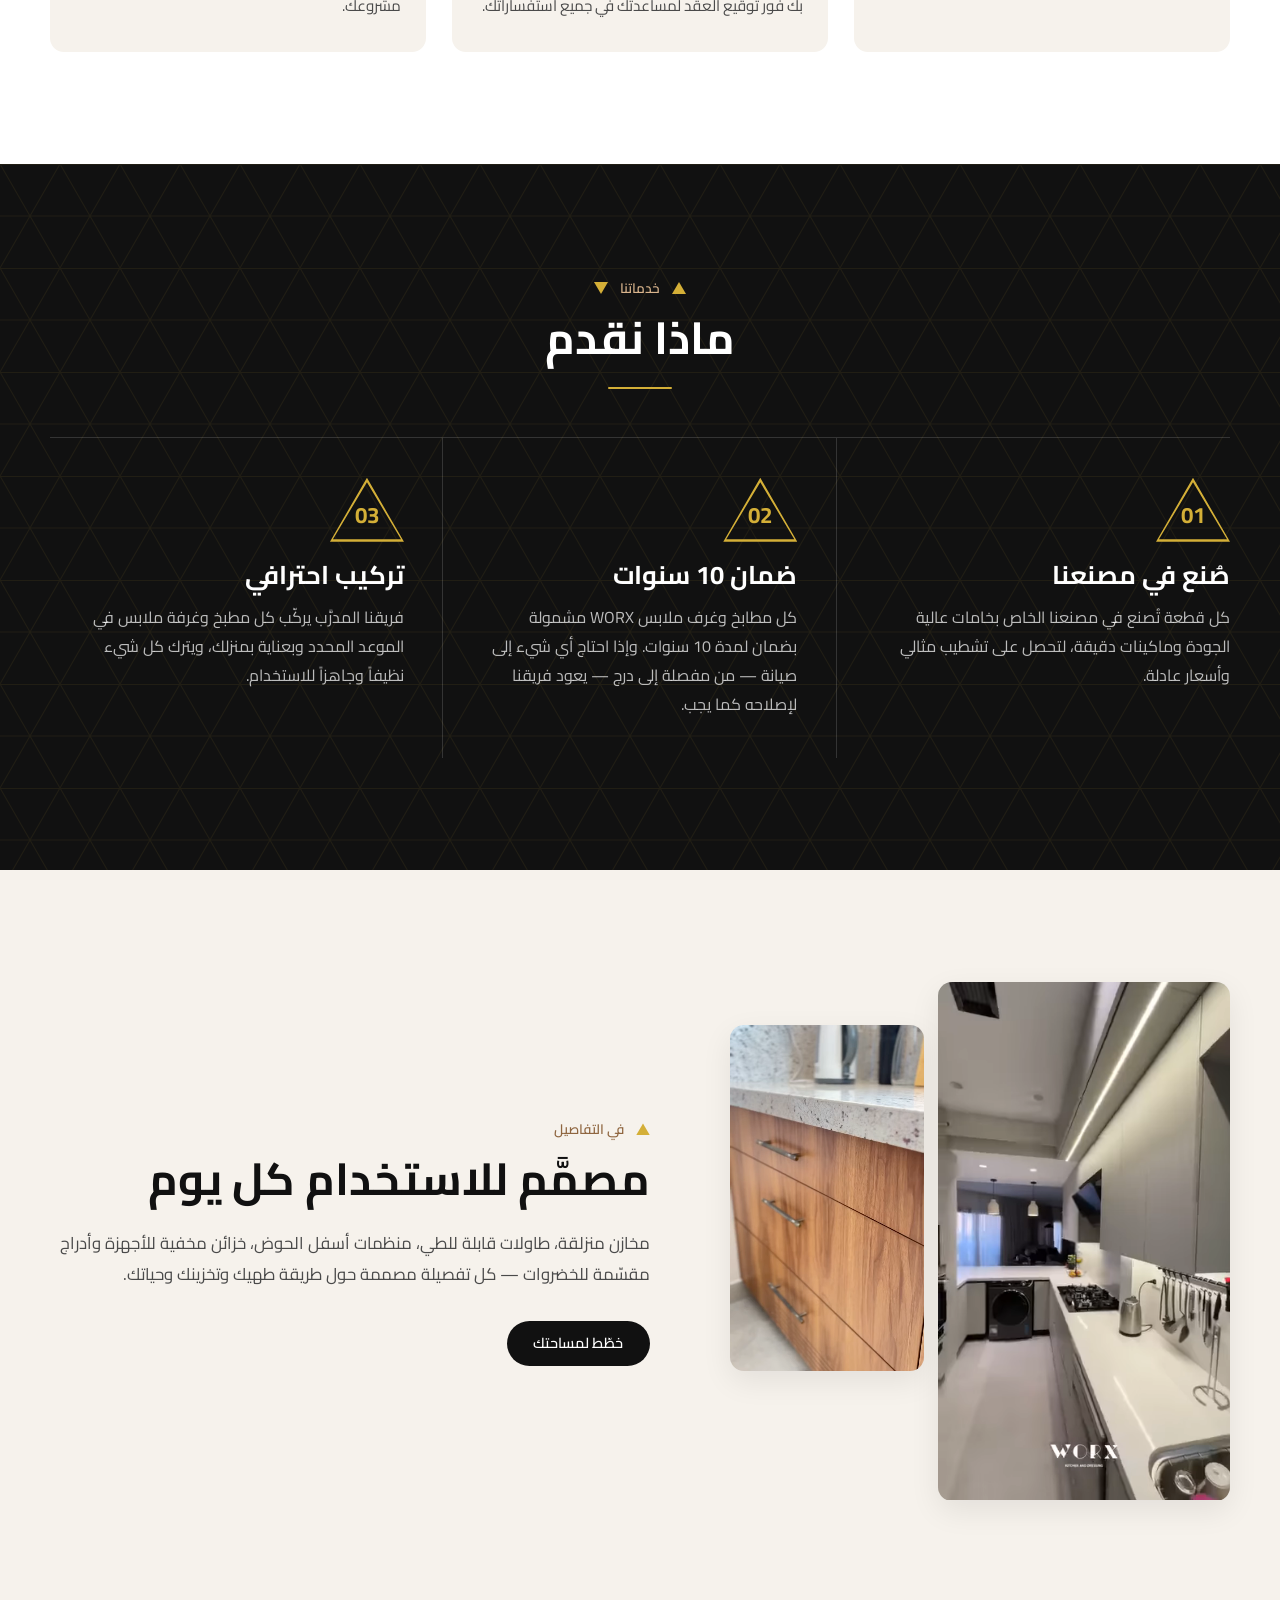
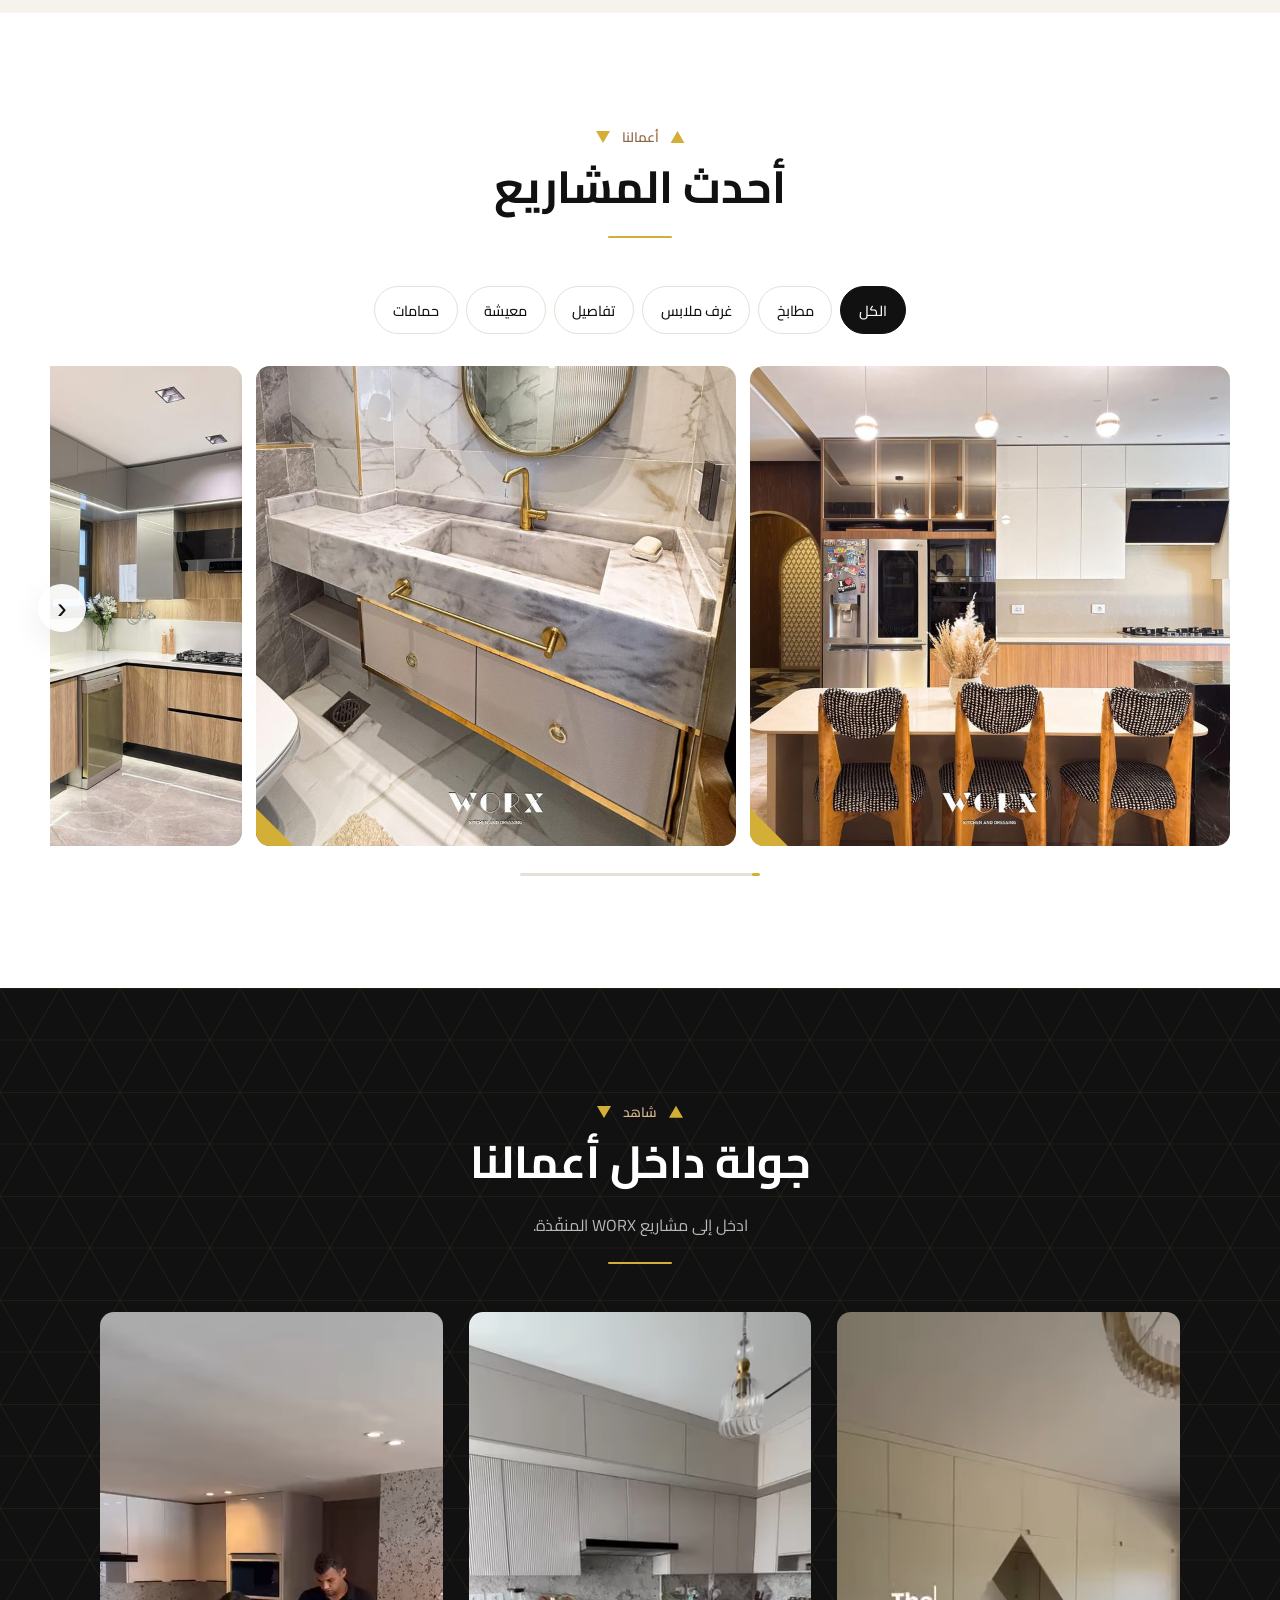
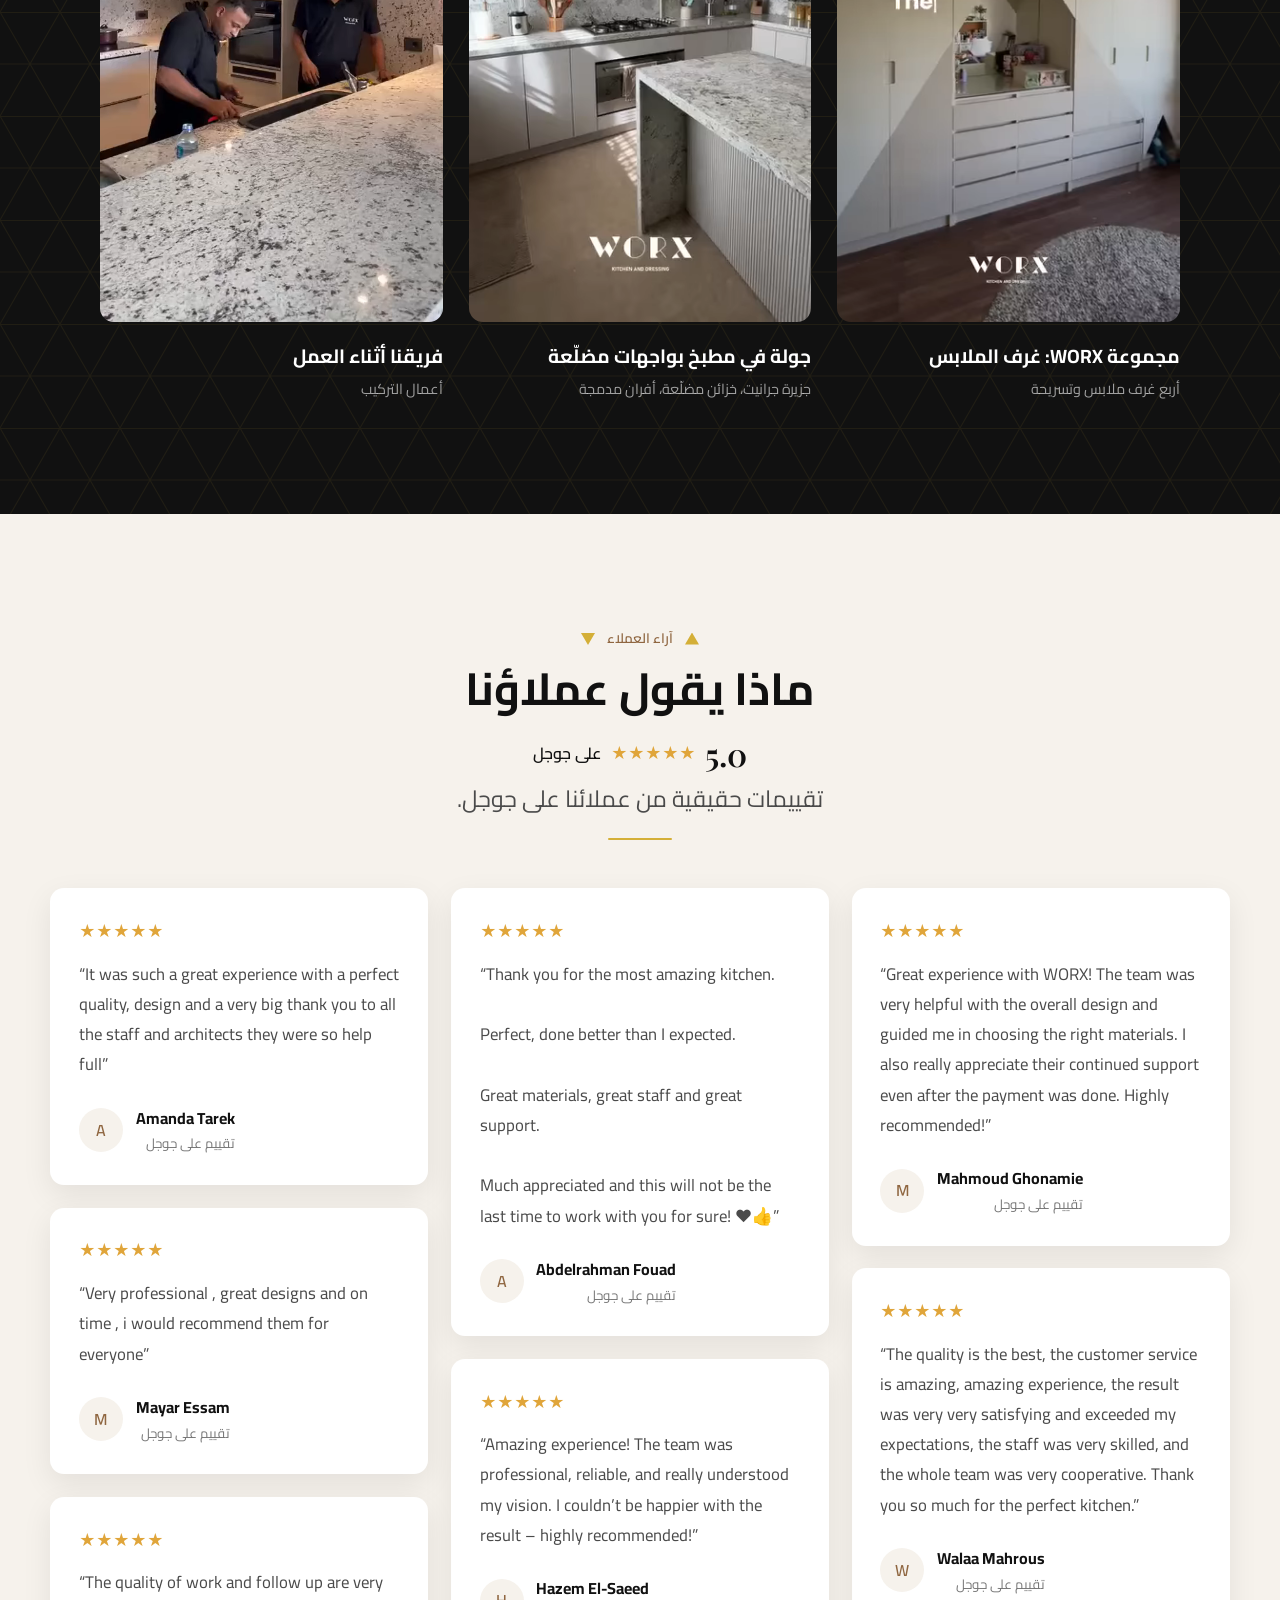
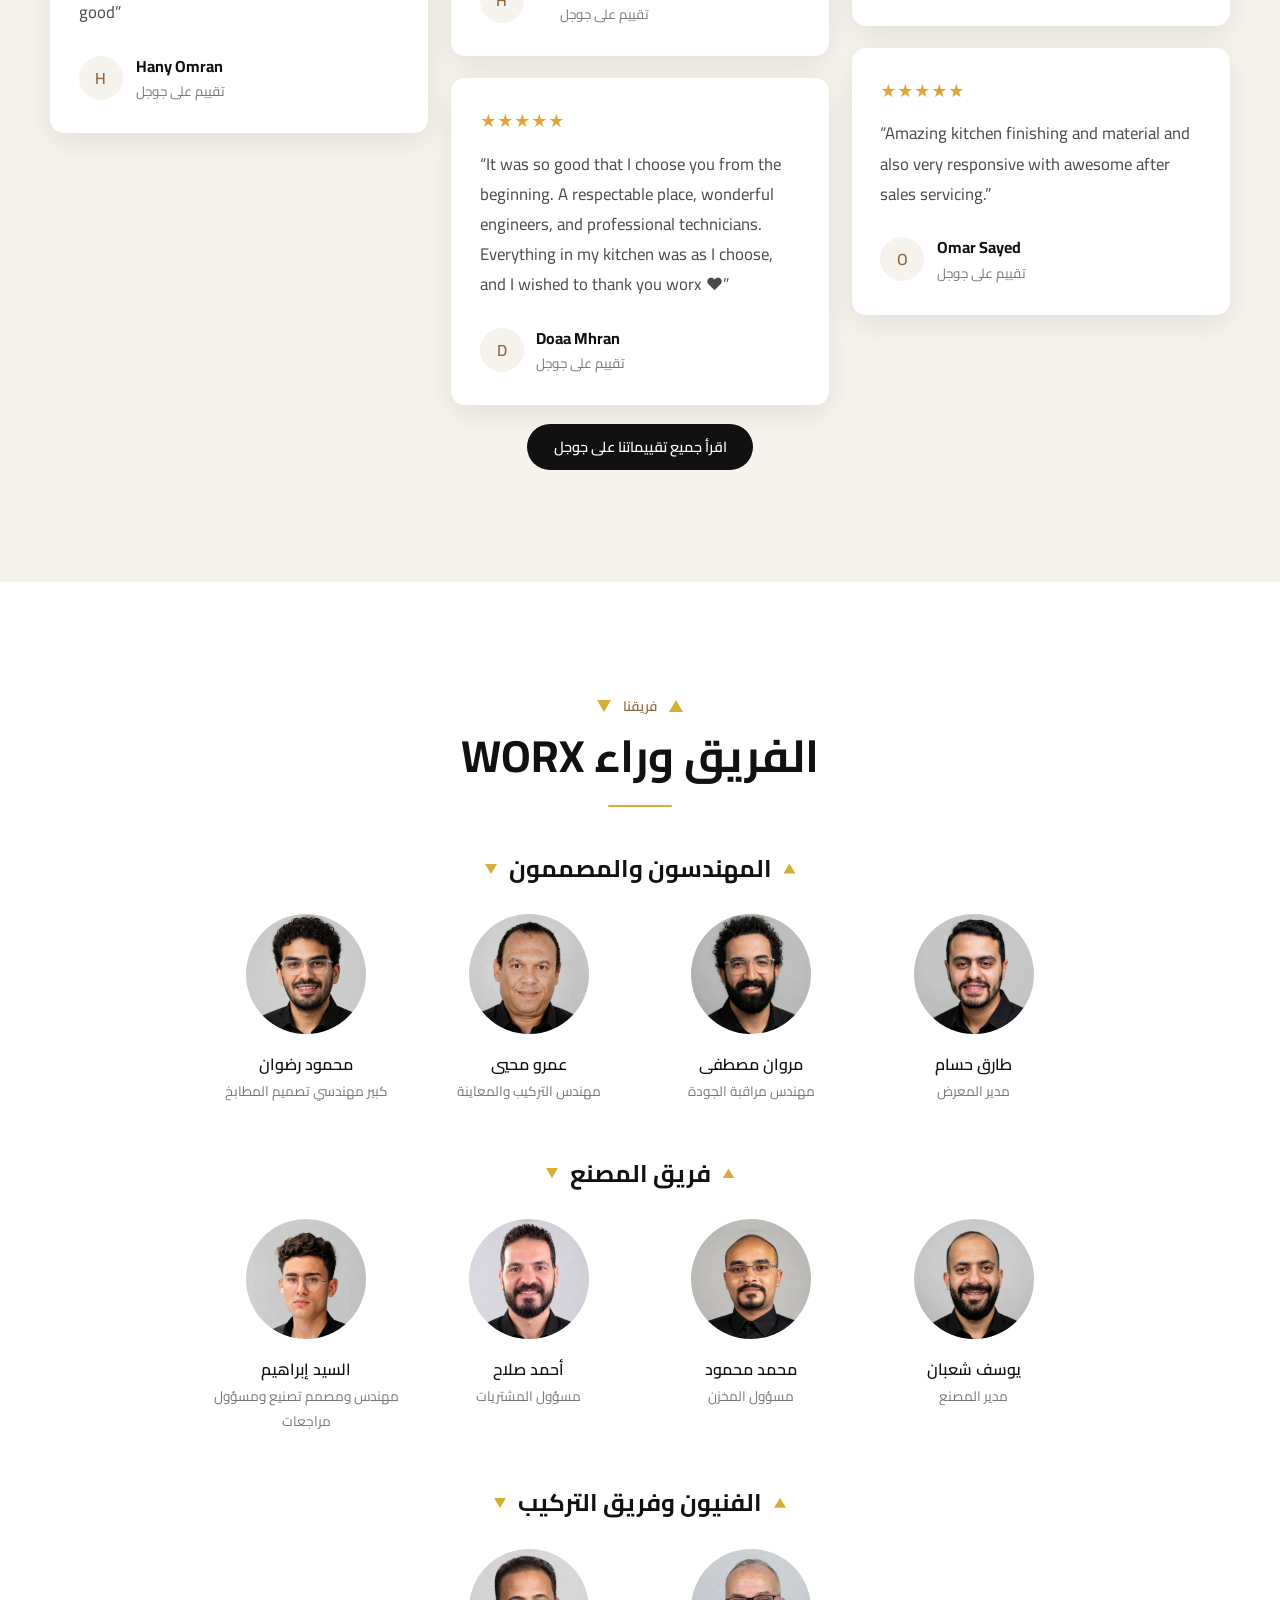
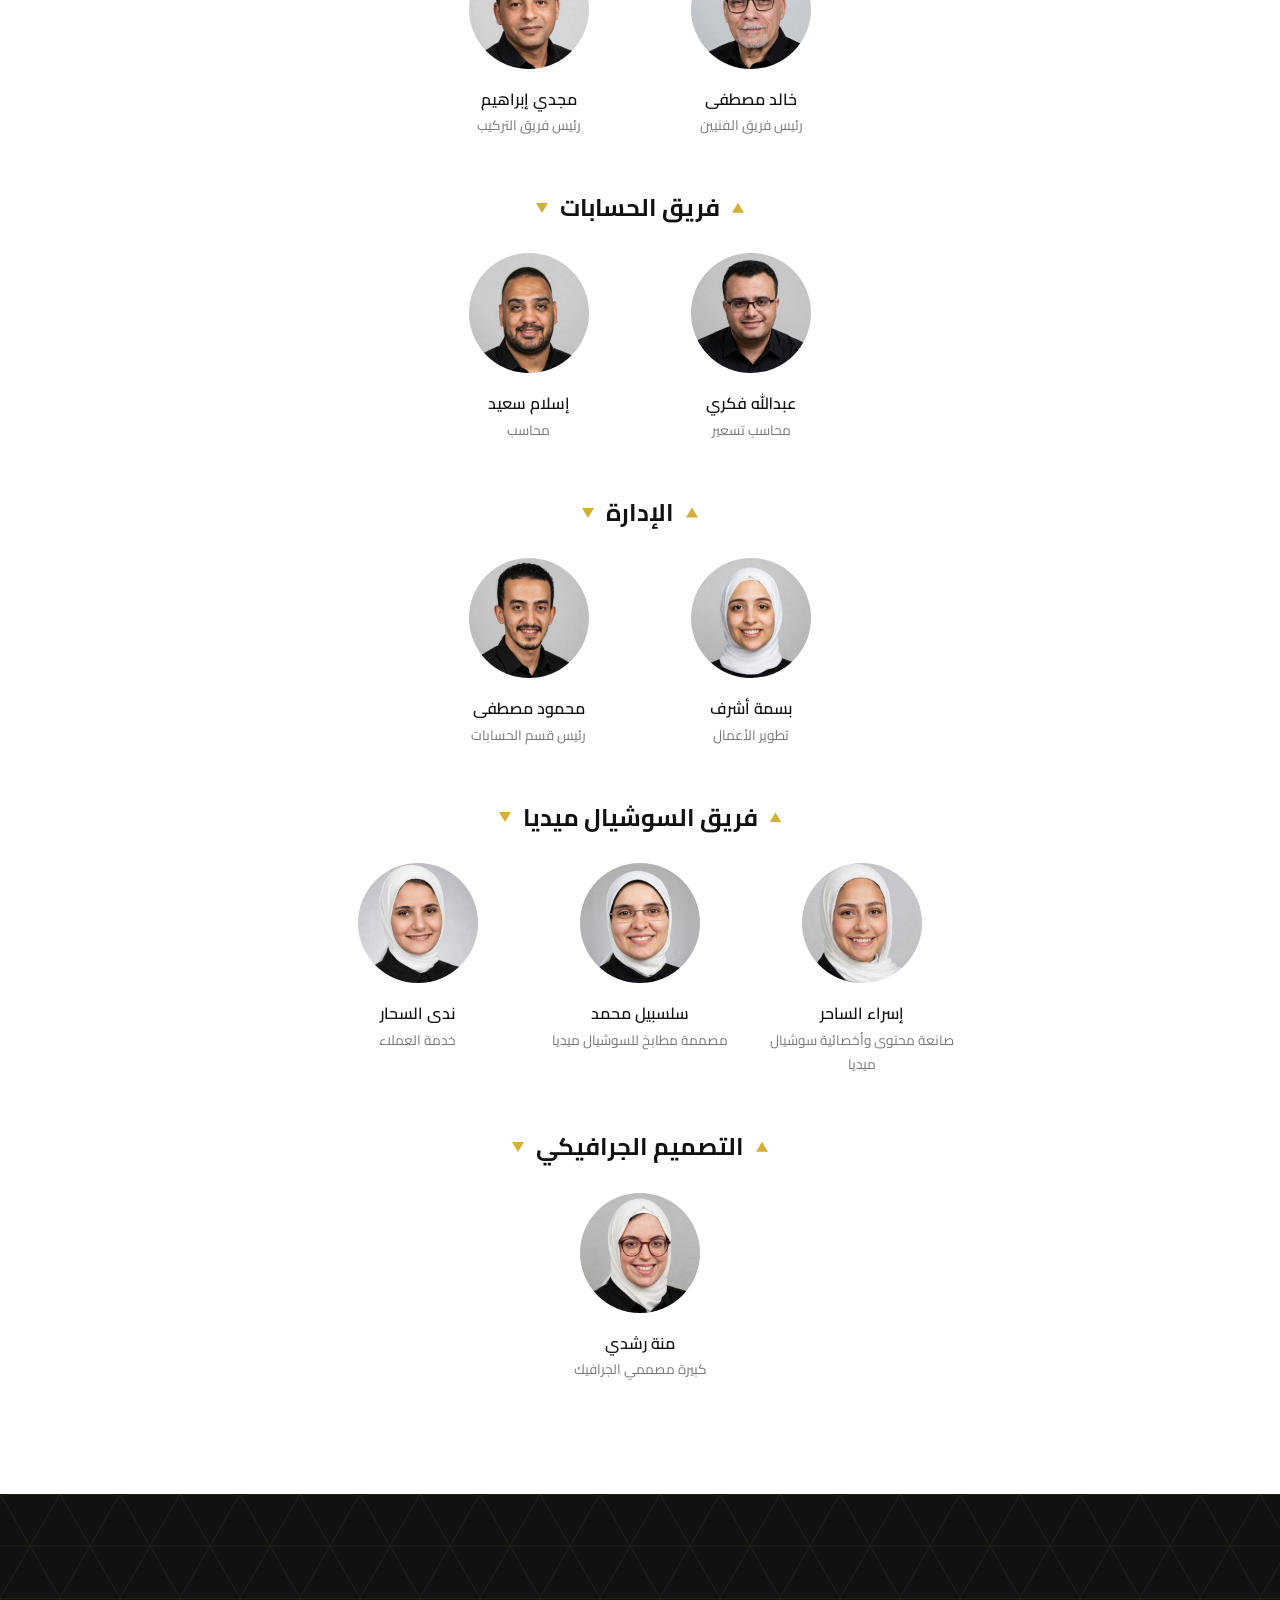
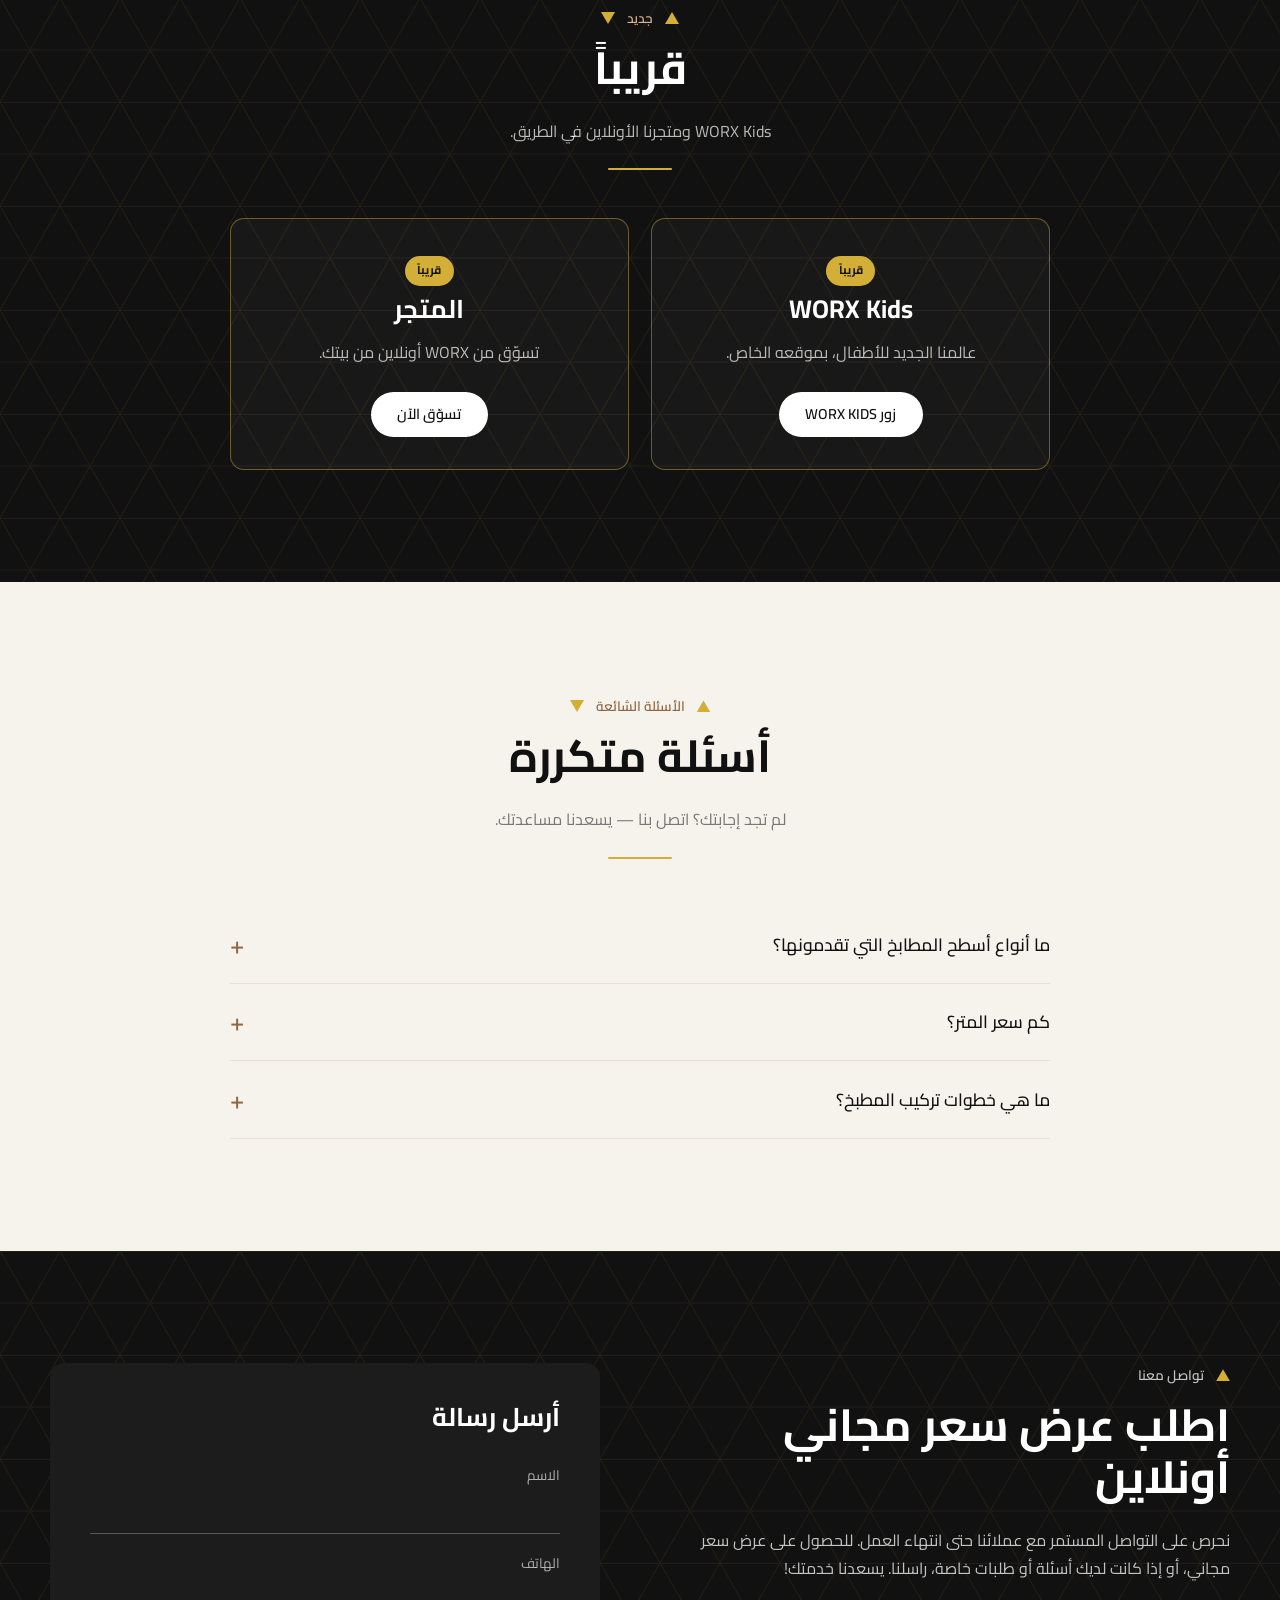
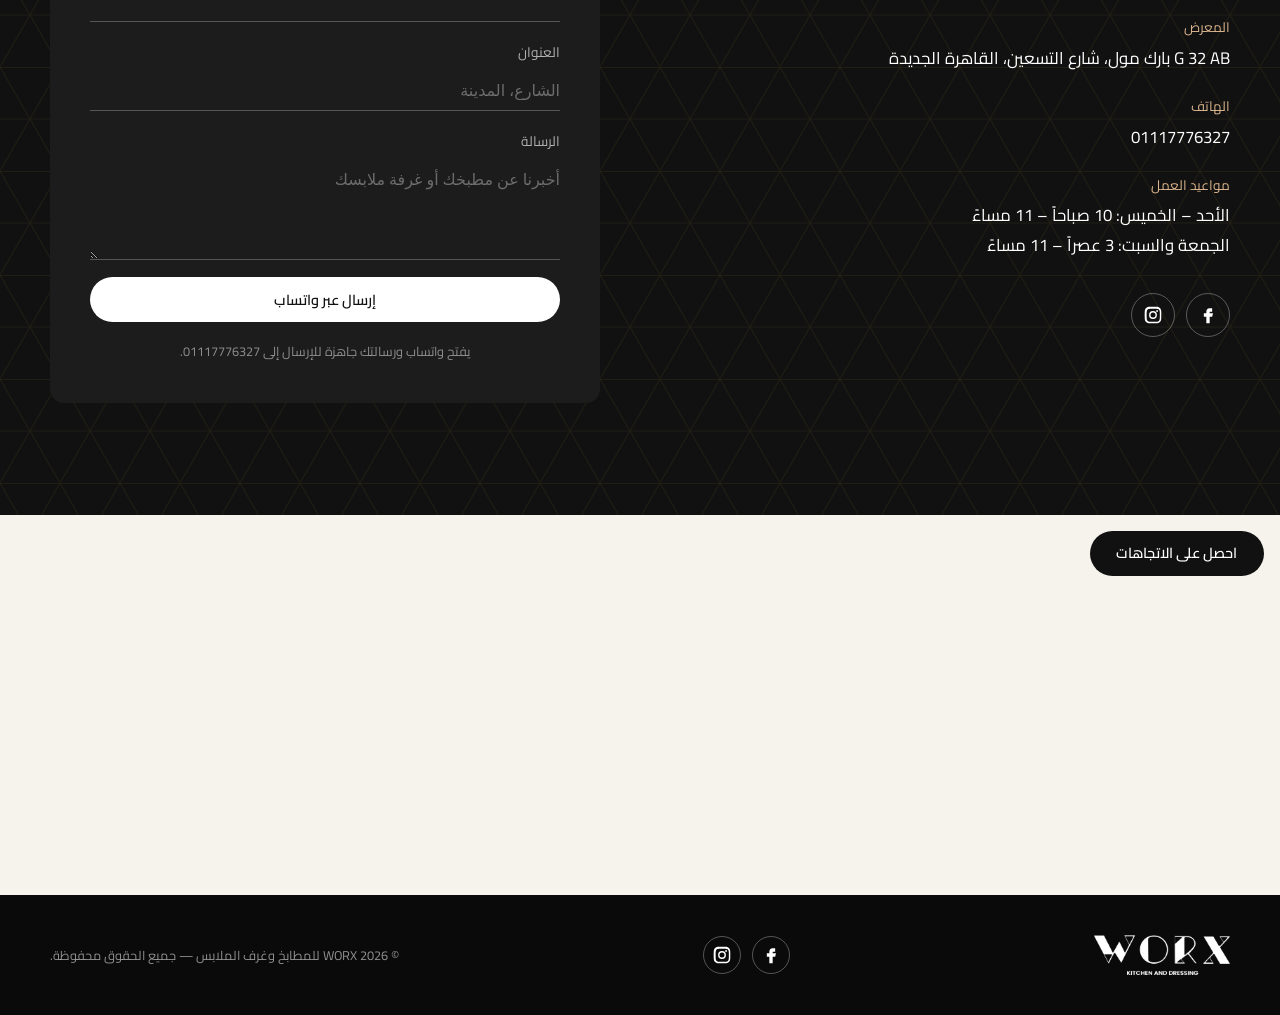
==== commit db8694ca: "Coming soon section: separate Shop card (not WORX Kids shop) Co-Authored-By: Claude Opus 5.5 <norepl" ====
--- a/ar.html
+++ b/ar.html
@@ -579,8 +579,8 @@
       <div class="container">
         <div class="section__head">
           <p class="eyebrow eyebrow--light">جديد</p>
-          <h2>WORX Kids</h2>
-          <p class="section__lead">شيء جديد في الطريق للصغار.</p>
+          <h2>قريباً</h2>
+          <p class="section__lead">WORX Kids ومتجرنا الأونلاين في الطريق.</p>
         </div>
         <div class="kids__cards">
           <article class="kids__card">
@@ -591,8 +591,8 @@
           </article>
           <article class="kids__card">
             <span class="kids__badge">قريباً</span>
-            <h3>متجر WORX Kids</h3>
-            <p>تسوّق من WORX Kids أونلاين من بيتك.</p>
+            <h3>المتجر</h3>
+            <p>تسوّق من WORX أونلاين من بيتك.</p>
             <a href="#kids" class="btn btn--light" data-soon="shop">تسوّق الآن</a>
           </article>
         </div>
@@ -679,7 +679,7 @@
   <div class="soon" id="soon" role="dialog" aria-modal="true" aria-labelledby="soonTitle" hidden>
     <div class="soon__box">
       <button class="soon__close" type="button" aria-label="إغلاق">×</button>
-      <p class="eyebrow">WORX Kids</p>
+      <p class="eyebrow" id="soonLabel">WORX Kids</p>
       <h3 id="soonTitle">قريباً</h3>
       <p>بنحط اللمسات الأخيرة. تابعونا!</p>
     </div>
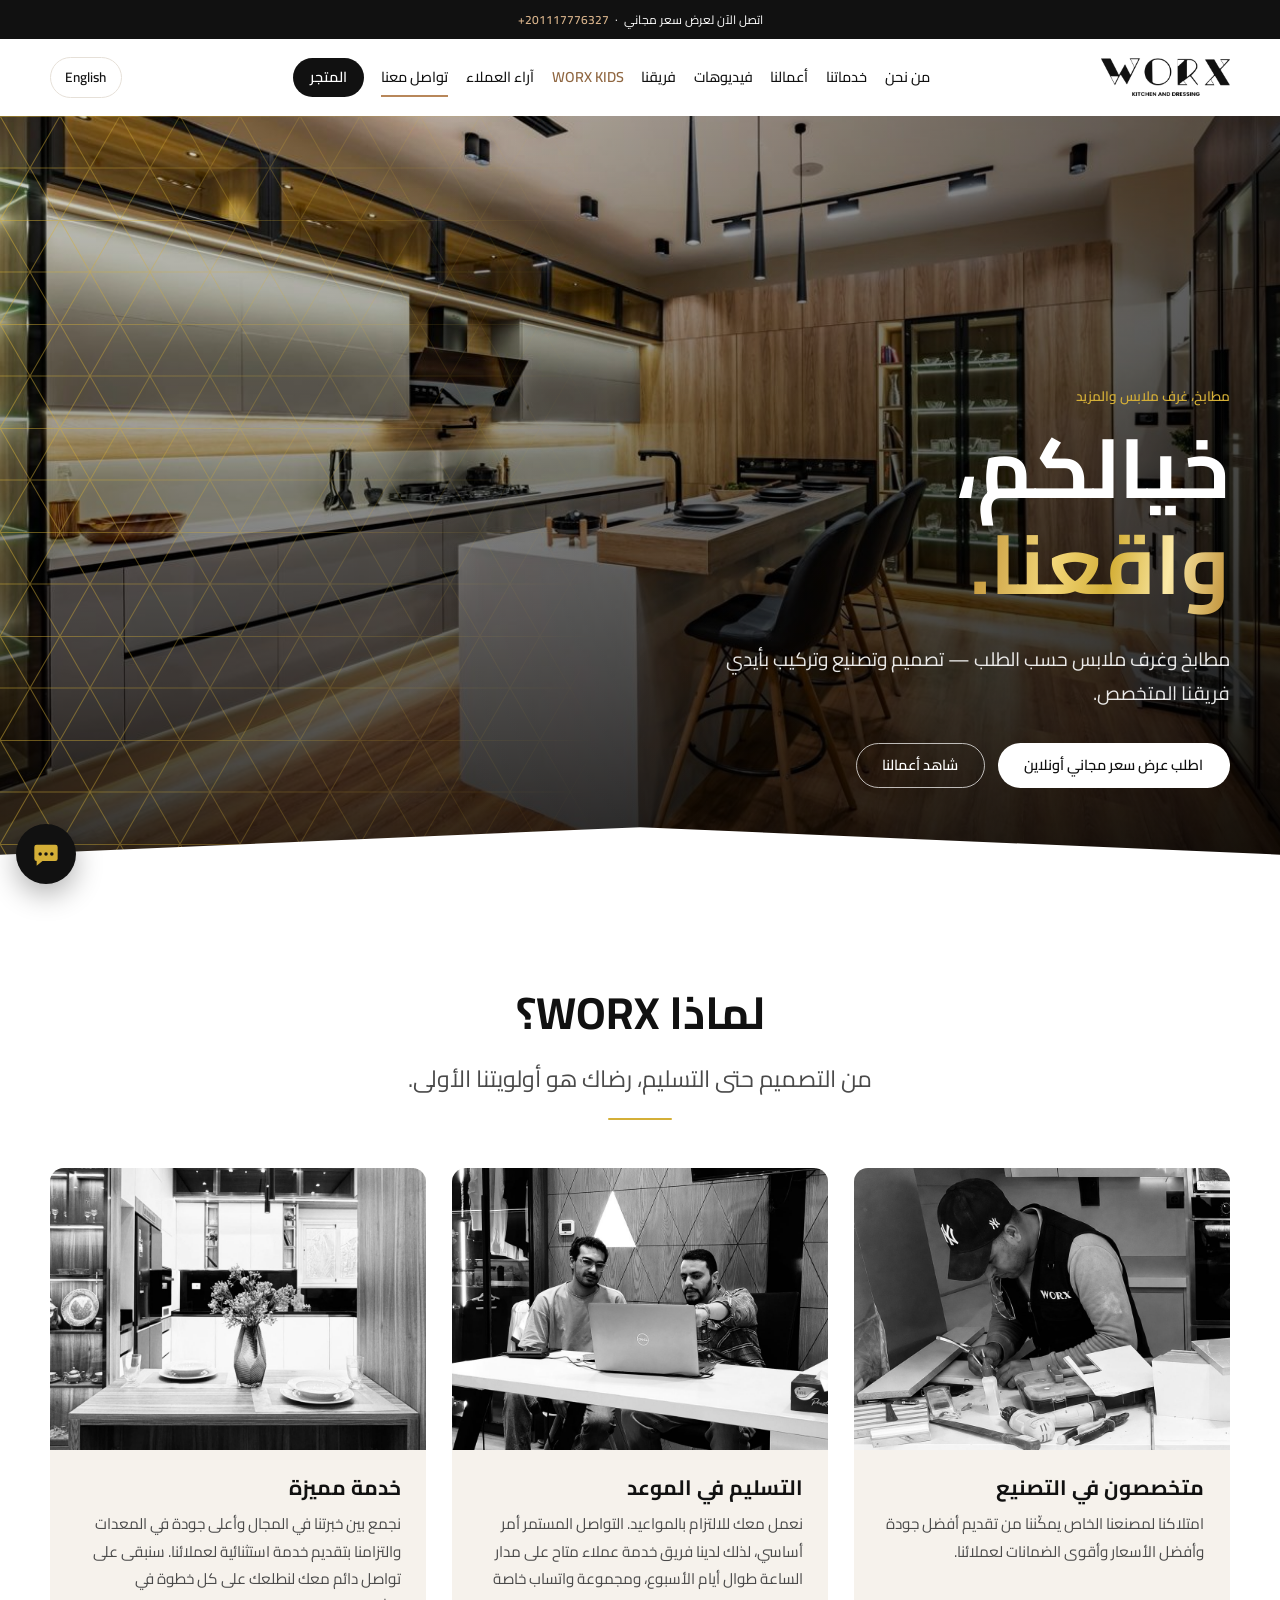
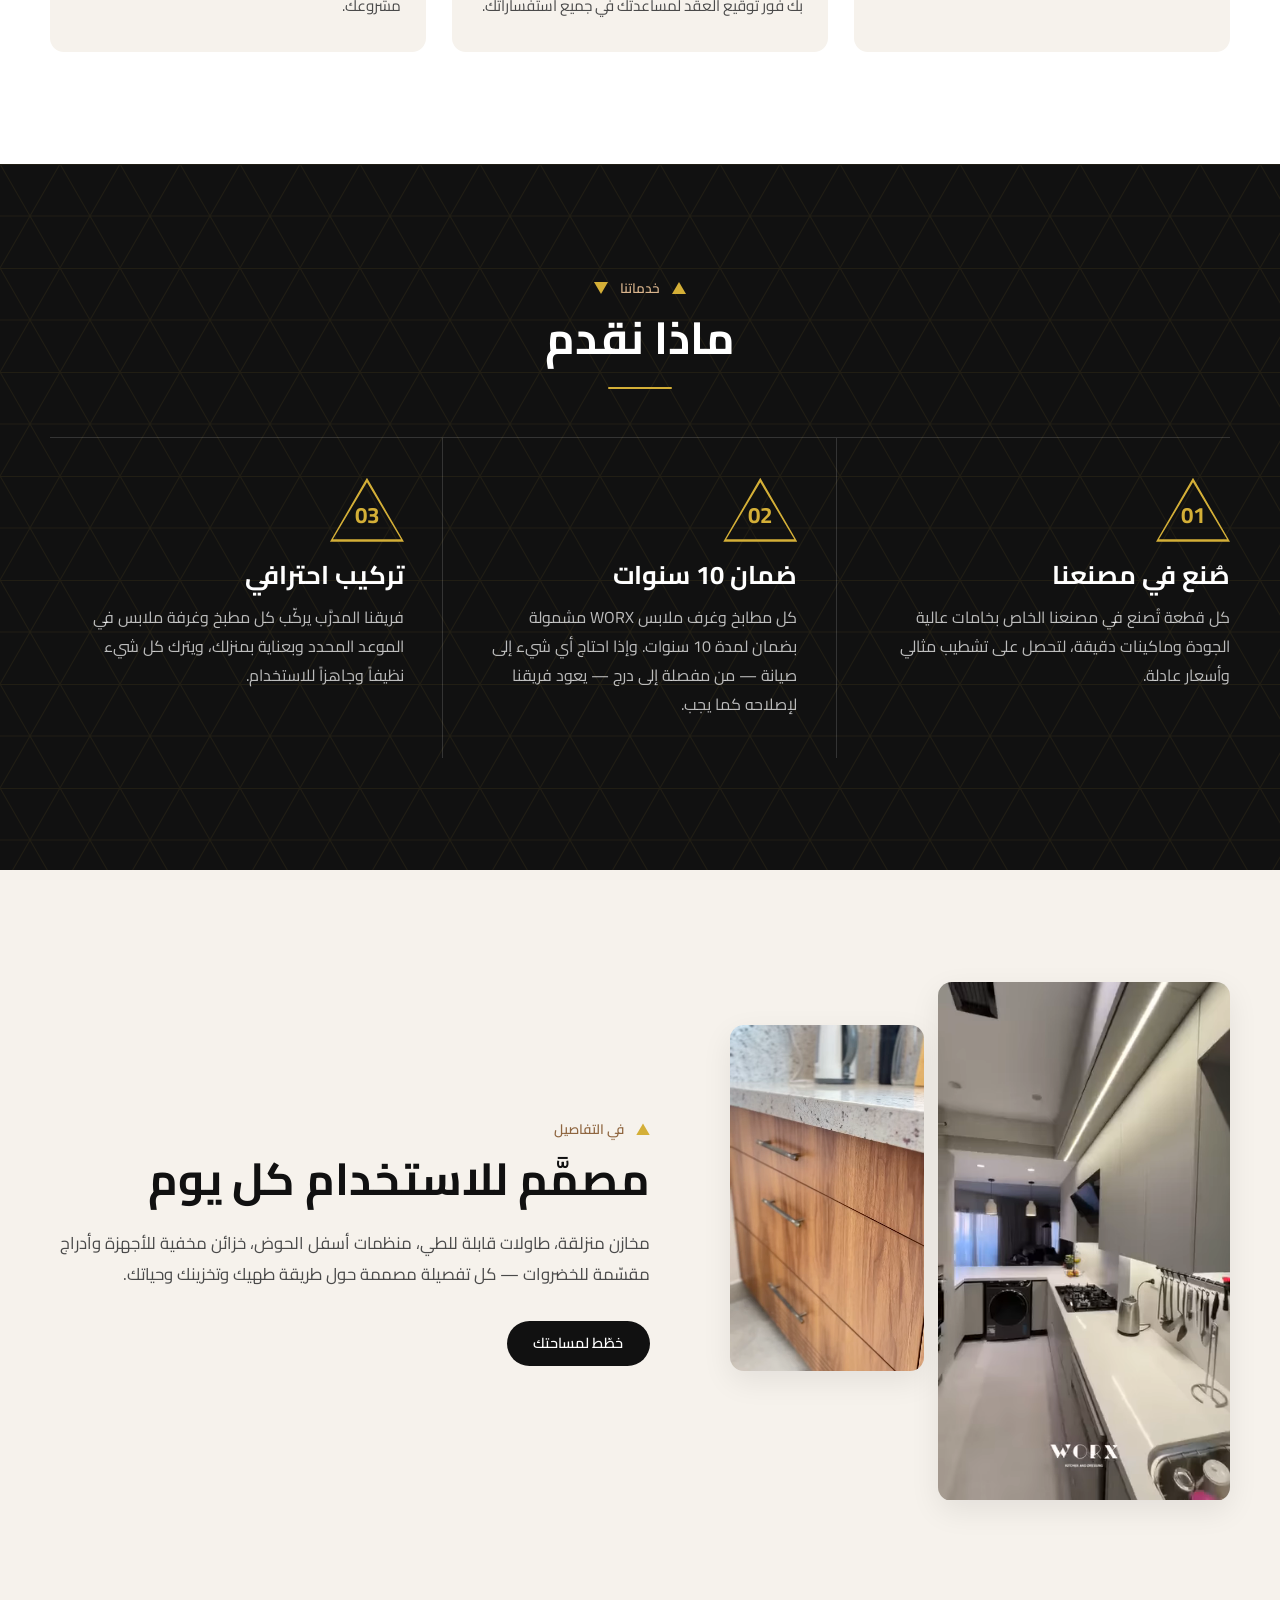
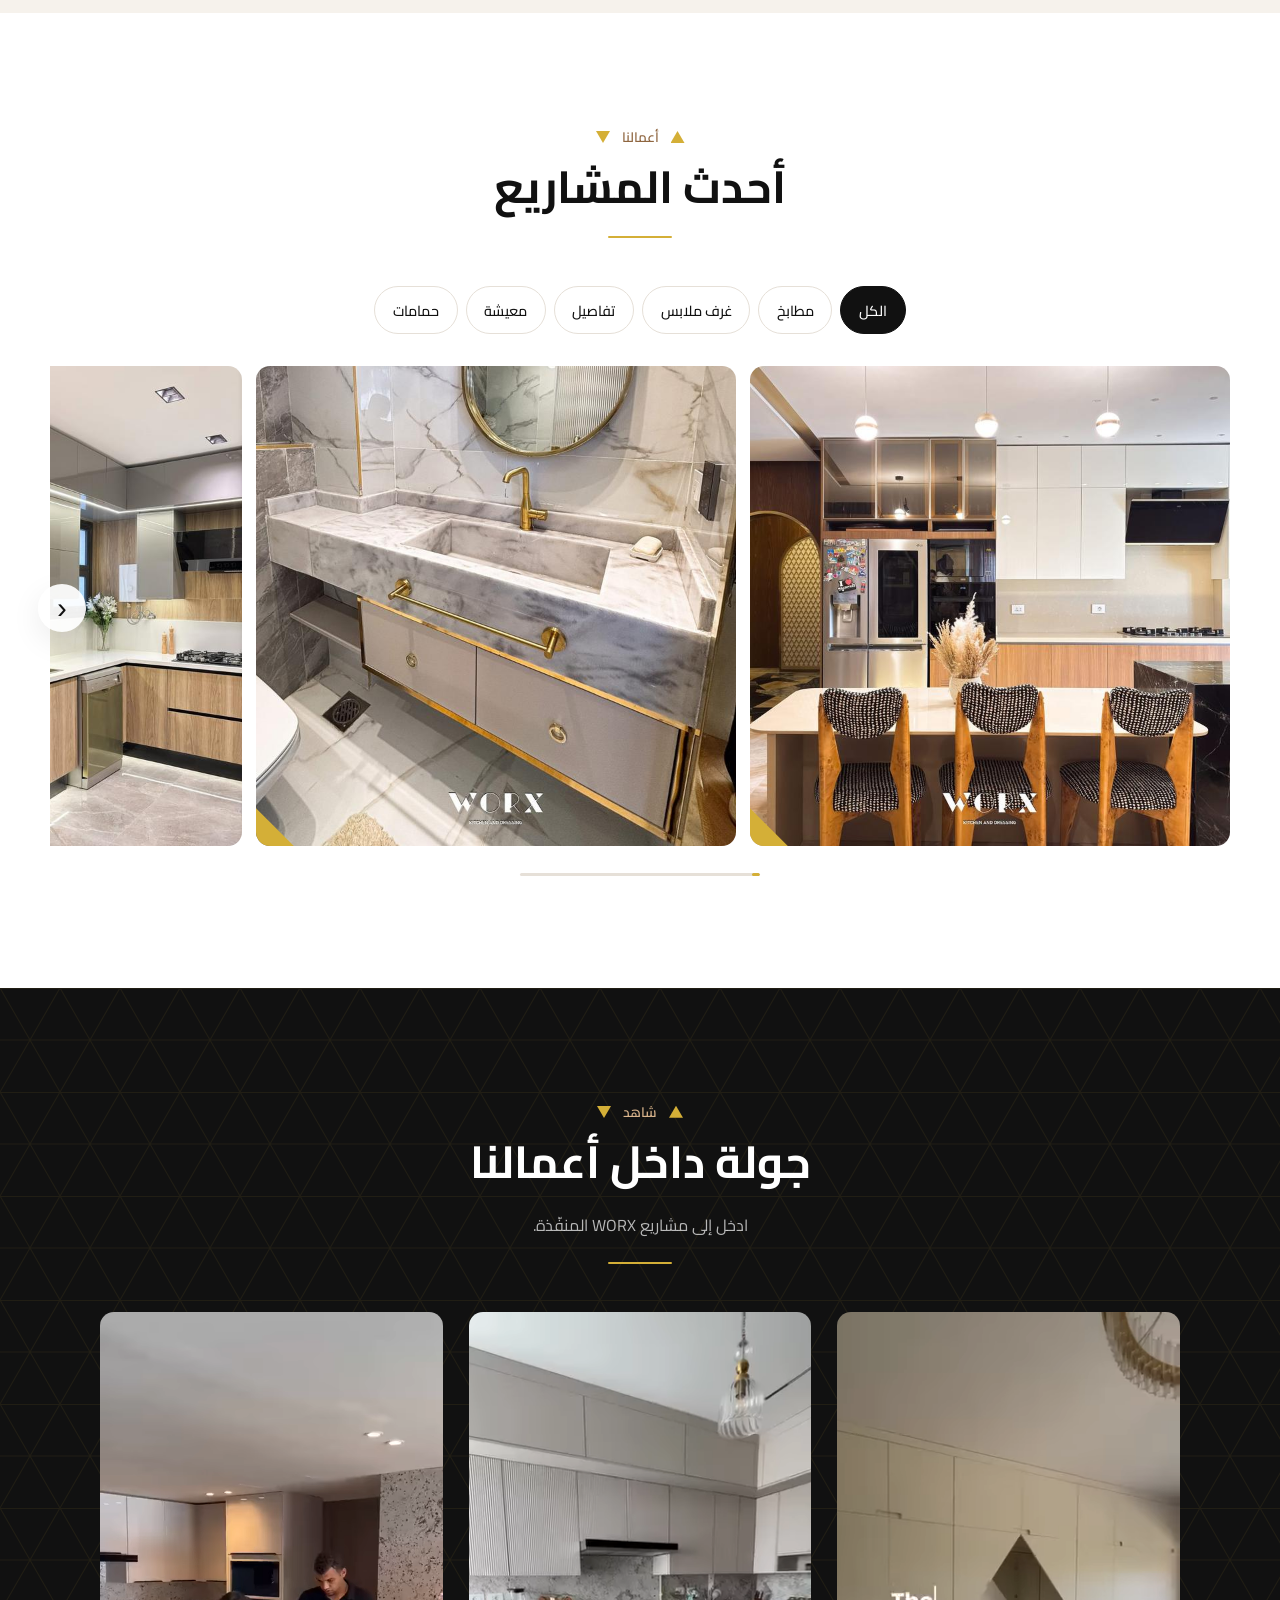
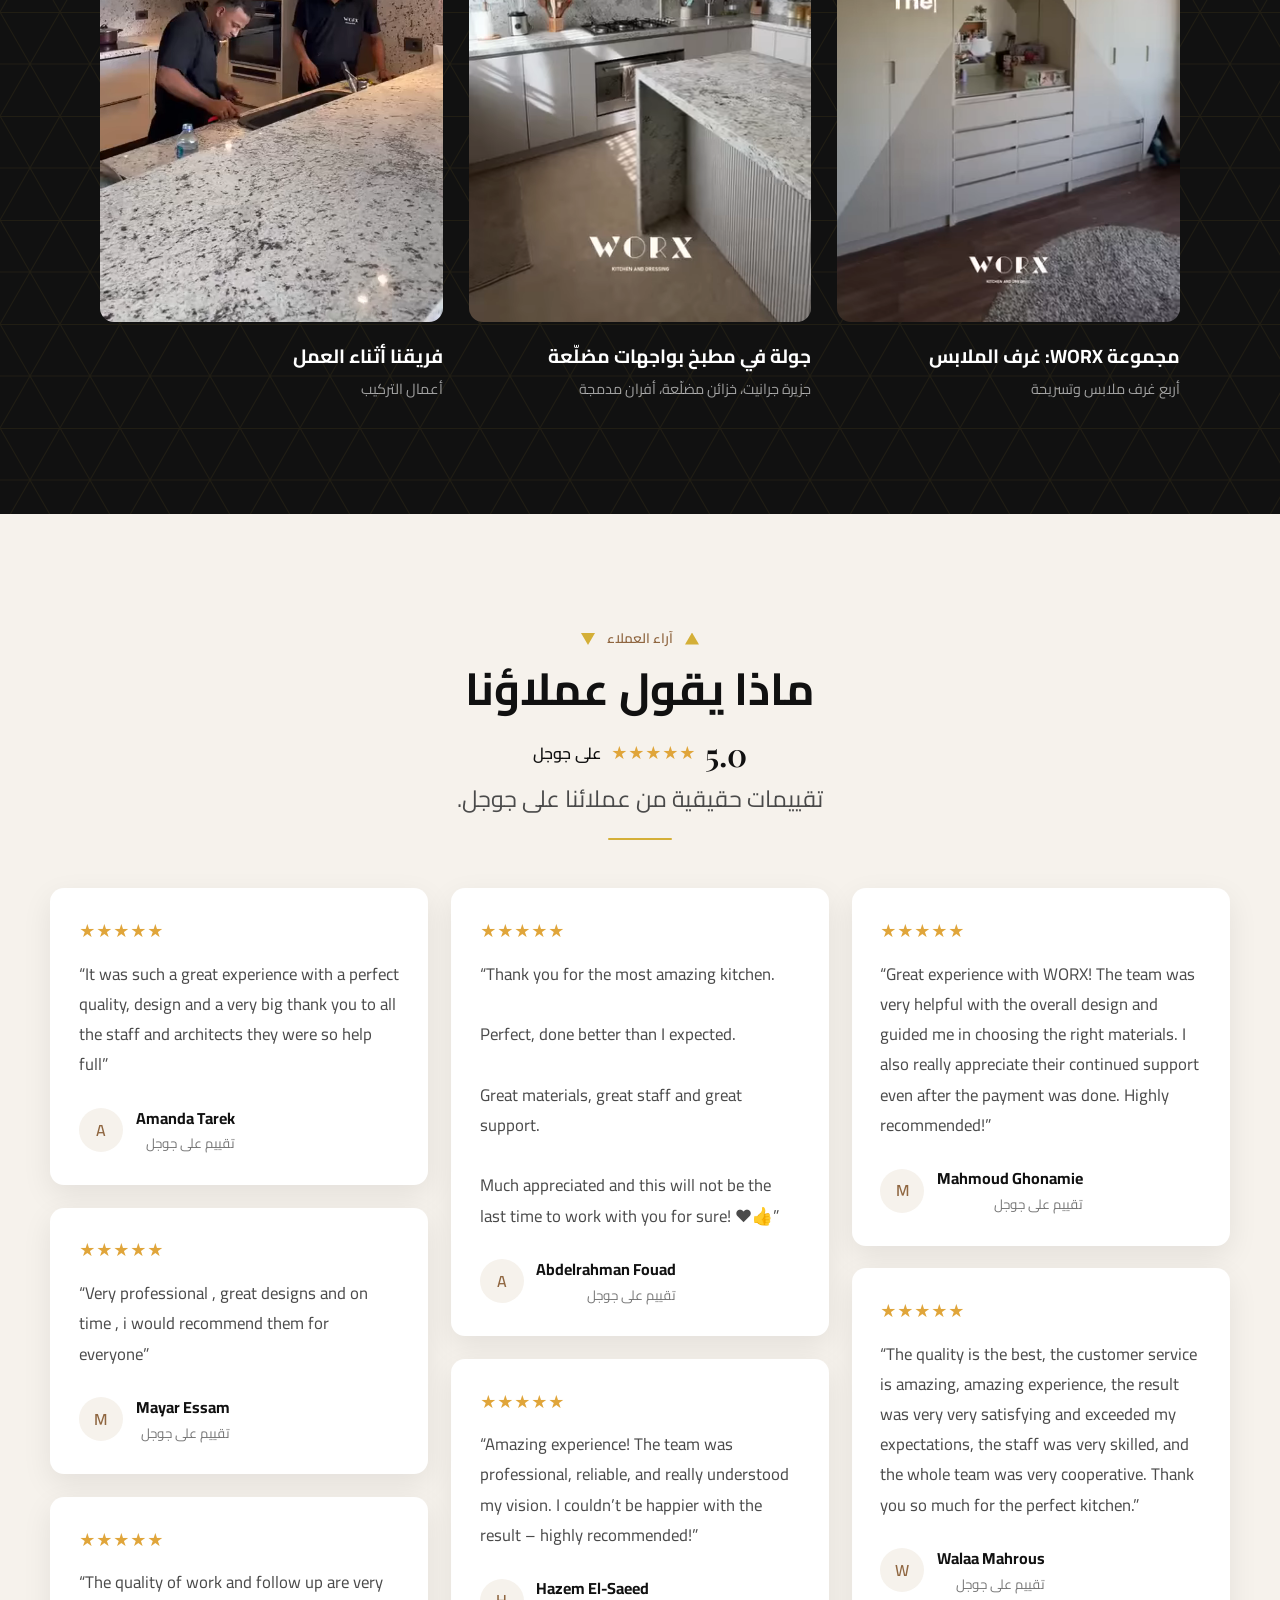
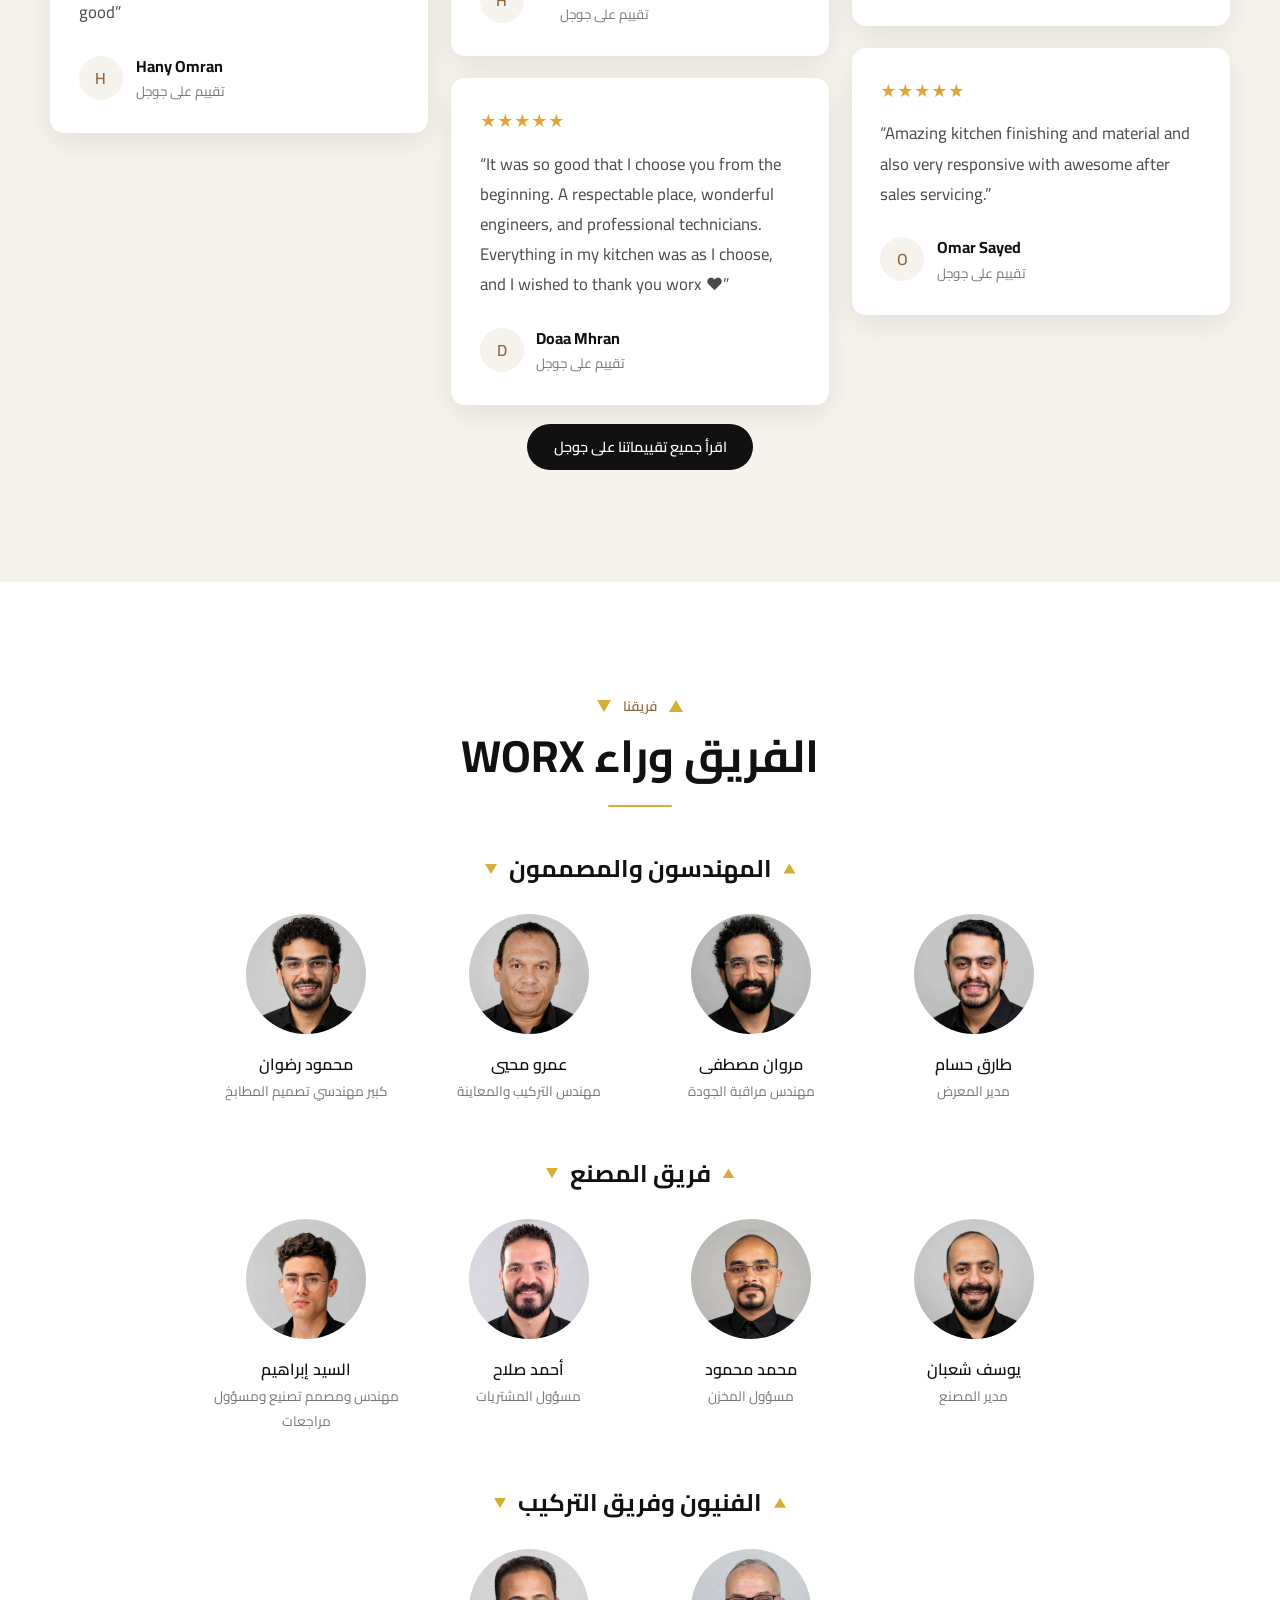
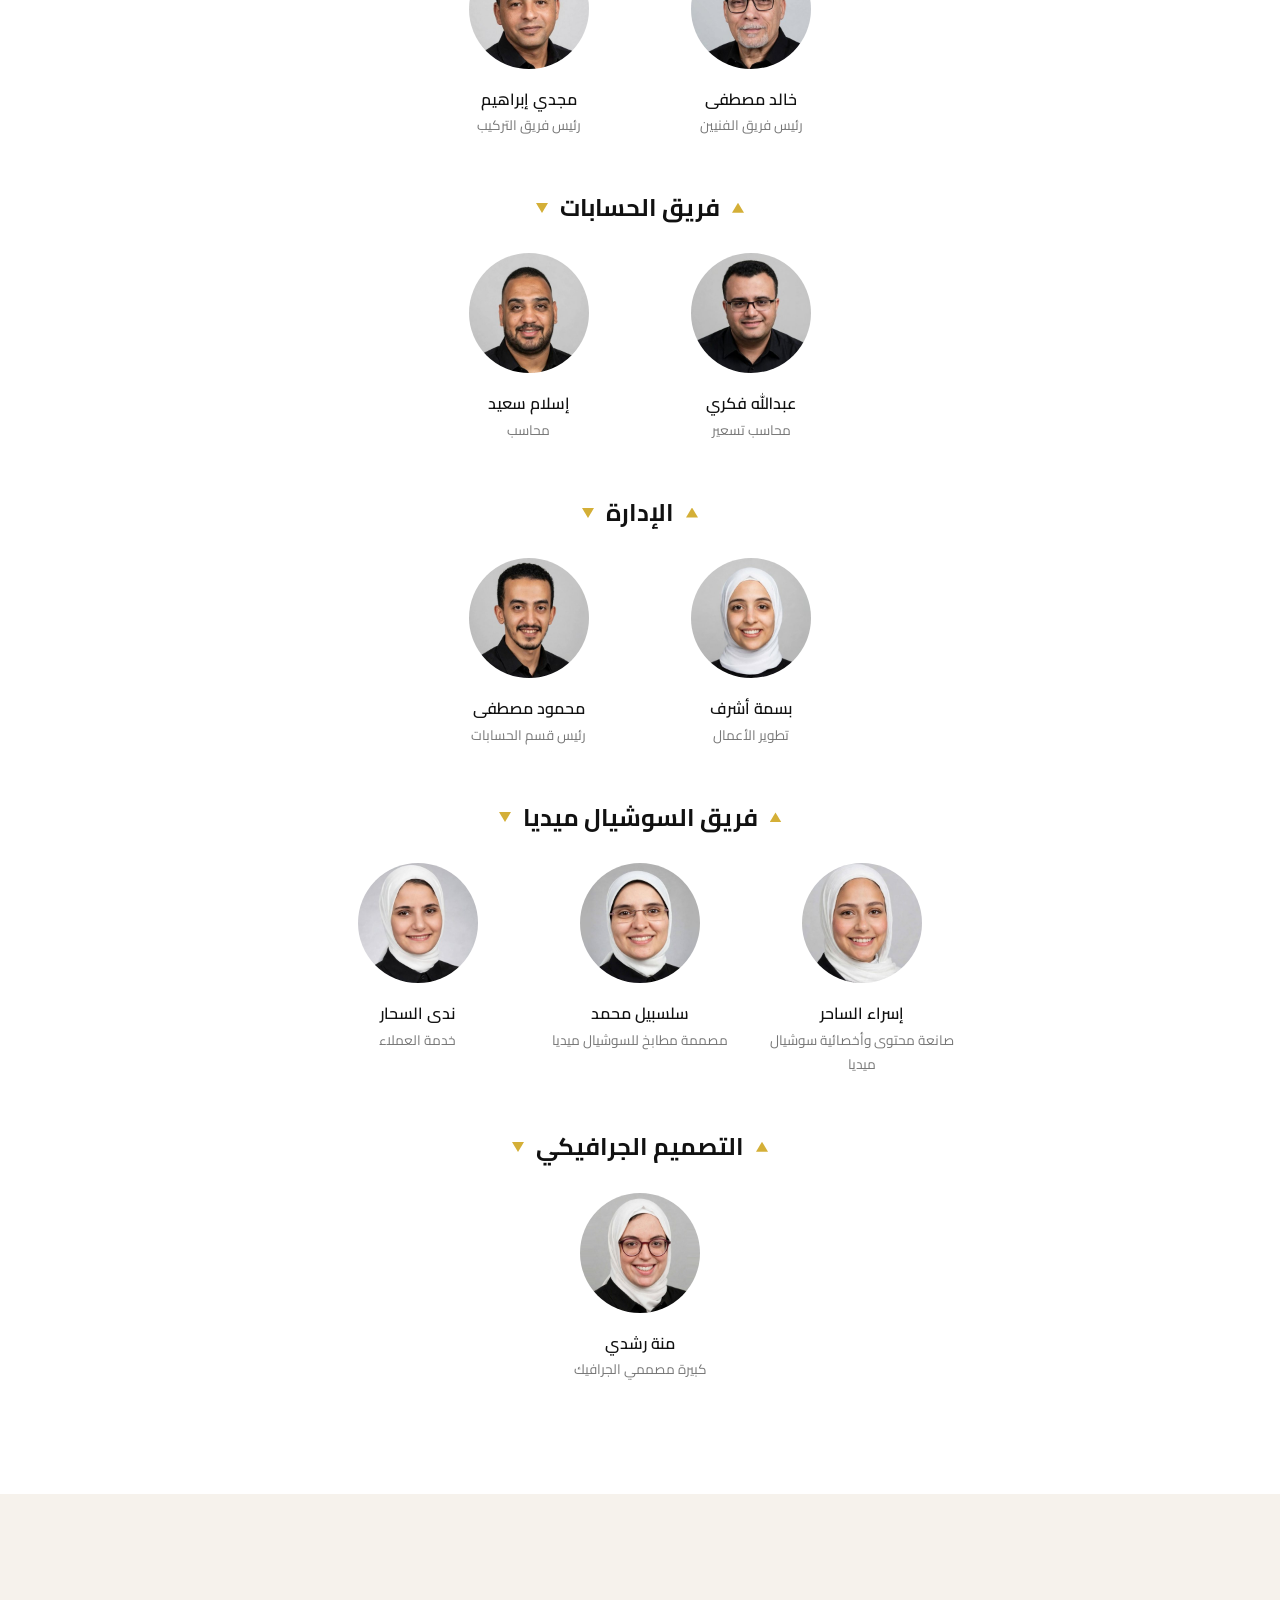
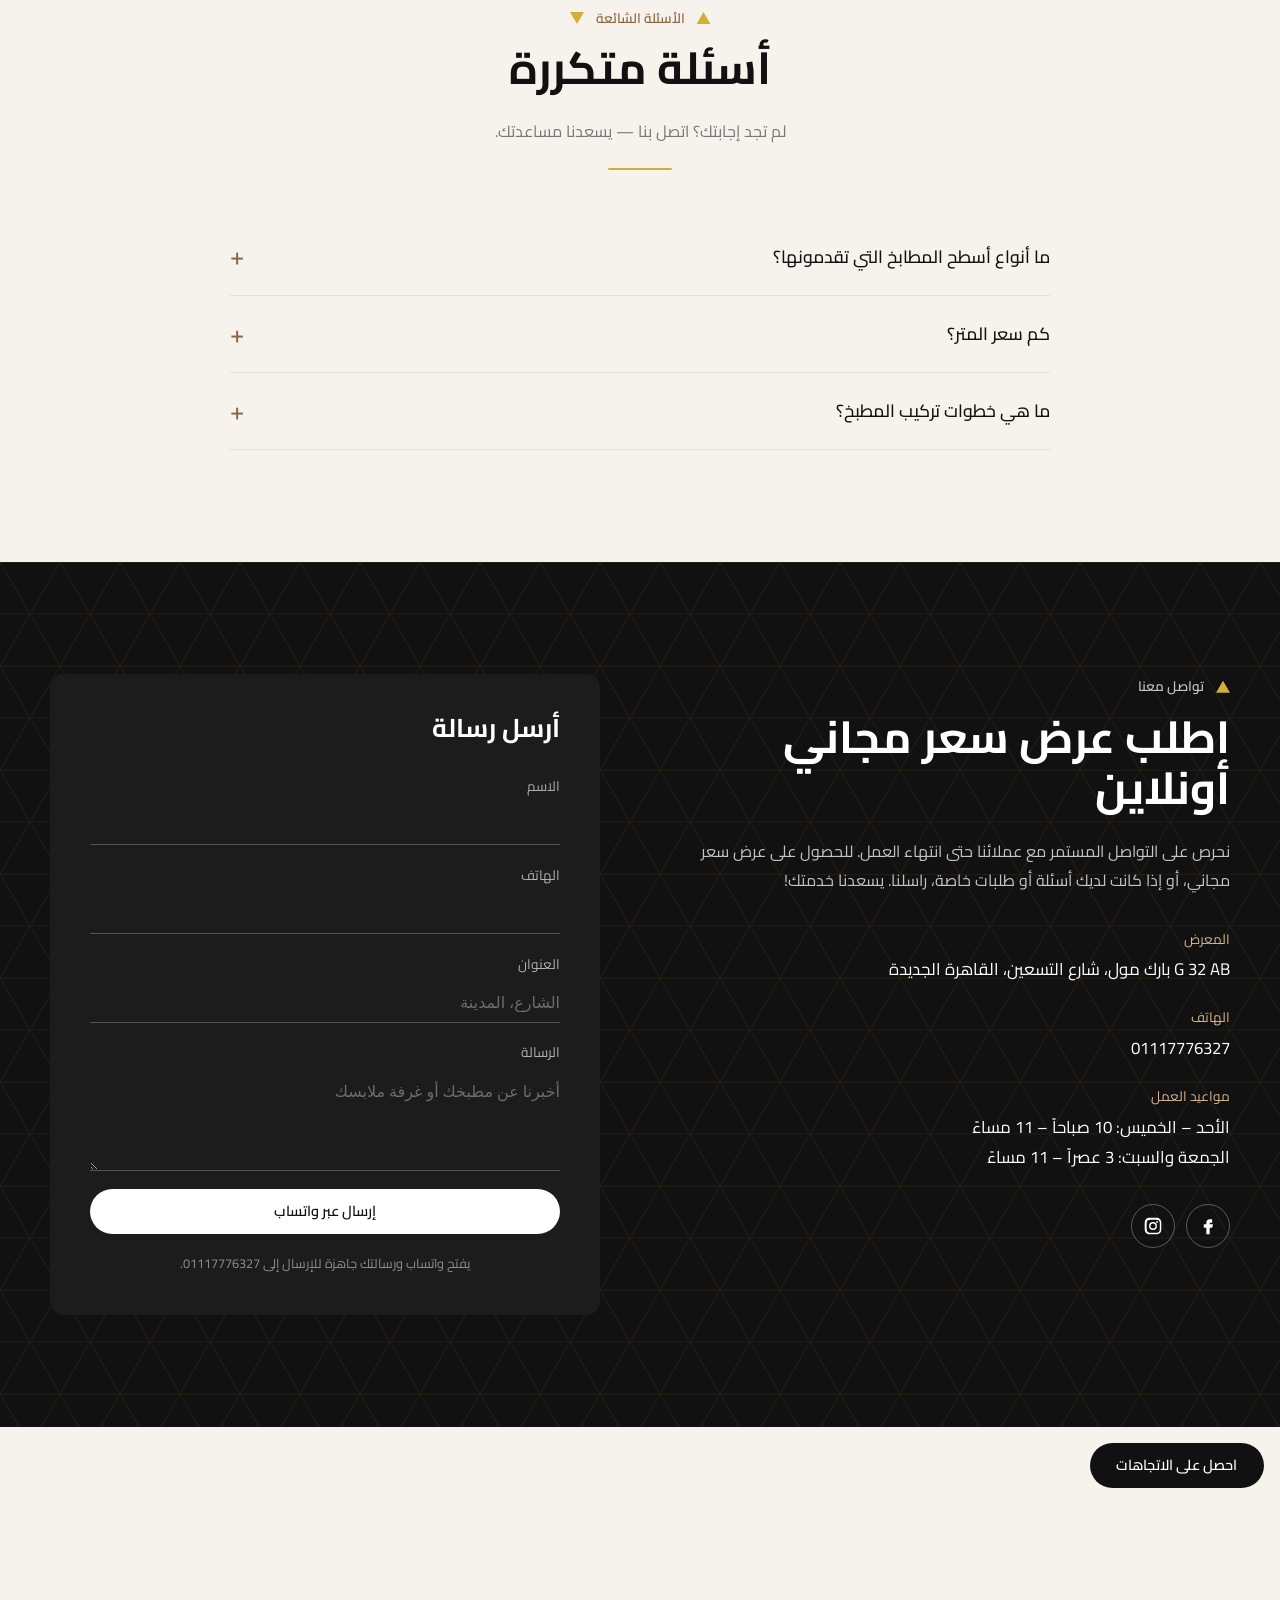
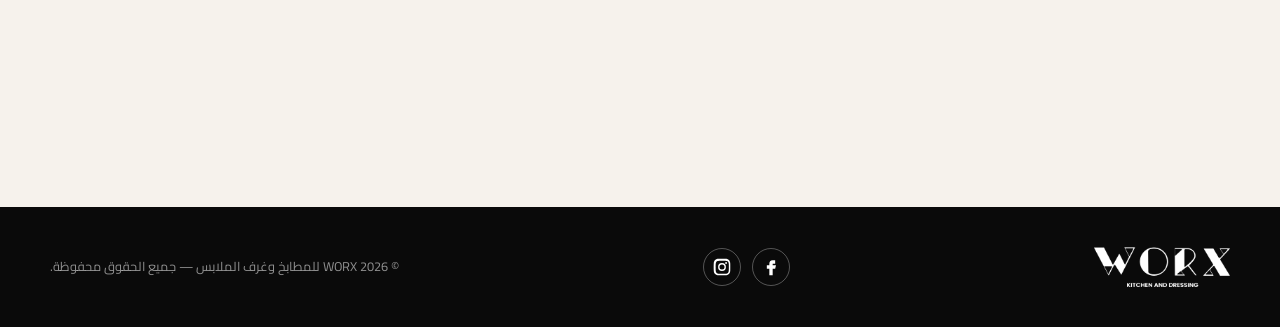
==== commit f6d98ff0: "Menu: WORX Kids link and Shop button (coming soon); remove Coming soon section Co-Authored-By: Claud" ====
--- a/ar.html
+++ b/ar.html
@@ -38,10 +38,10 @@
         <a href="#work">أعمالنا</a>
         <a href="#videos">فيديوهات</a>
         <a href="#team">فريقنا</a>
-        <a href="#kids" class="nav__kids">WORX Kids</a>
+        <a href="#" class="nav__kids" data-soon="kids">WORX Kids</a>
         <a href="#reviews">آراء العملاء</a>
         <a href="#contact">تواصل معنا</a>
-        <a href="#contact" class="btn btn--dark nav__cta">عرض سعر مجاني أونلاين</a>
+        <a href="#" class="btn btn--dark nav__cta" data-soon="shop">المتجر</a>
       </nav>
       <div class="header__tools">
         <a href="index.html" class="lang-switch" lang="en" hreflang="en">English</a>
@@ -574,31 +574,6 @@
       </div>
     </section>
 
-    <!-- WORX KIDS -->
-    <section class="section section--dark kids" id="kids">
-      <div class="container">
-        <div class="section__head">
-          <p class="eyebrow eyebrow--light">جديد</p>
-          <h2>قريباً</h2>
-          <p class="section__lead">WORX Kids ومتجرنا الأونلاين في الطريق.</p>
-        </div>
-        <div class="kids__cards">
-          <article class="kids__card">
-            <span class="kids__badge">قريباً</span>
-            <h3>WORX Kids</h3>
-            <p>عالمنا الجديد للأطفال، بموقعه الخاص.</p>
-            <a href="#kids" class="btn btn--light" data-soon="kids">زور WORX Kids</a>
-          </article>
-          <article class="kids__card">
-            <span class="kids__badge">قريباً</span>
-            <h3>المتجر</h3>
-            <p>تسوّق من WORX أونلاين من بيتك.</p>
-            <a href="#kids" class="btn btn--light" data-soon="shop">تسوّق الآن</a>
-          </article>
-        </div>
-      </div>
-    </section>
-
     <!-- FAQ -->
     <section class="section section--cream" id="faq">
       <div class="container container--narrow">
--- a/styles.css
+++ b/styles.css
@@ -336,11 +336,6 @@
 
 /* WORX Kids (coming soon) */
 .nav a.nav__kids { color: var(--wood-dark); font-weight: 600; }
-.kids__cards { display: grid; gap: 1.4rem; grid-template-columns: repeat(auto-fit, minmax(260px, 1fr)); max-width: 820px; margin-inline: auto; }
-.kids__card { position: relative; padding: 2.2rem 1.8rem 2rem; border: 1px solid rgba(212,175,55,.45); border-radius: var(--radius); background: rgba(255,255,255,.03); text-align: center; }
-.kids__card h3 { font-size: 1.6rem; margin-top: .6rem; }
-.kids__card p { color: rgba(255,255,255,.7); margin: 0 0 1.6rem; }
-.kids__badge { display: inline-block; padding: .3rem .8rem; border-radius: 999px; background: var(--gold); color: var(--ink); font-size: .72rem; font-weight: 700; letter-spacing: .12em; text-transform: uppercase; }
 .soon { position: fixed; inset: 0; z-index: 110; background: rgba(0,0,0,.6); display: grid; place-items: center; padding: 16px; }
 .soon[hidden] { display: none; }
 .soon__box { position: relative; width: min(380px, 100%); background: #fff; border-radius: 18px; padding: 2.4rem 2rem 2rem; text-align: center; box-shadow: 0 20px 60px rgba(0,0,0,.3); }
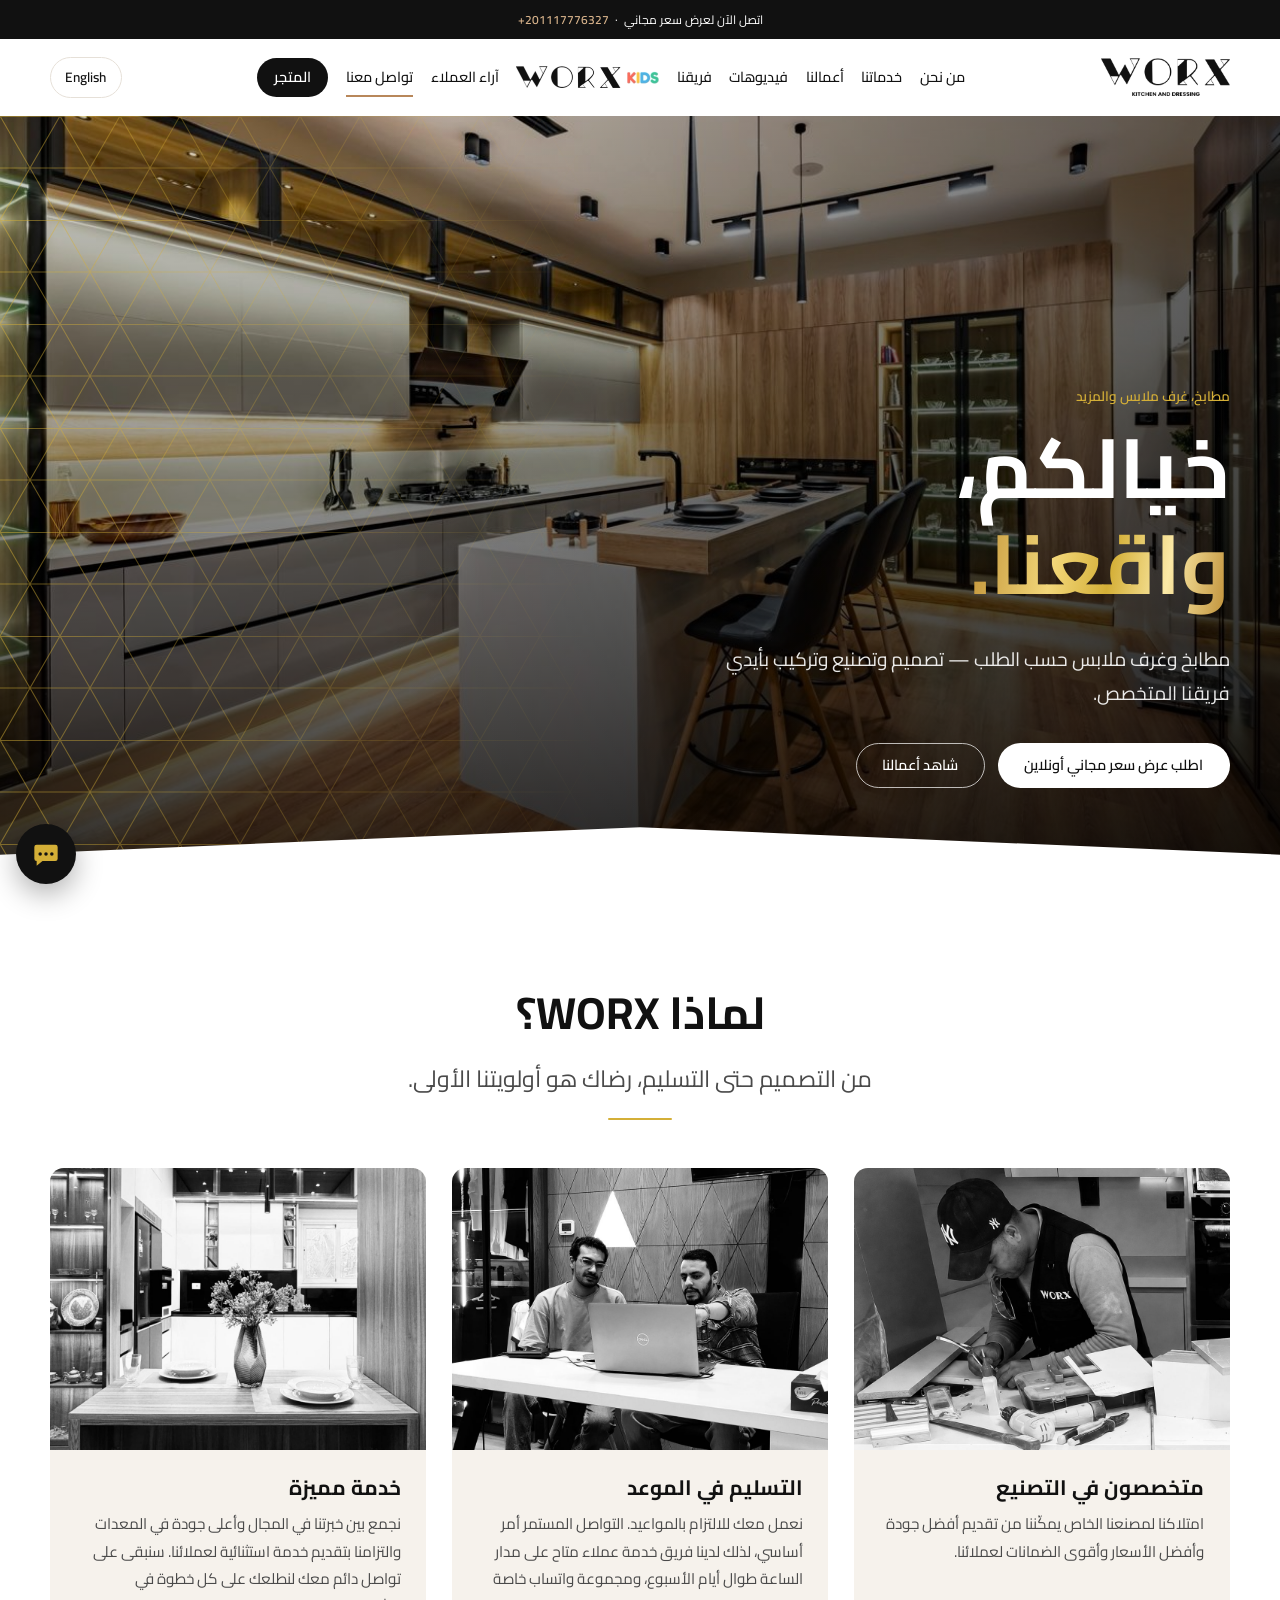
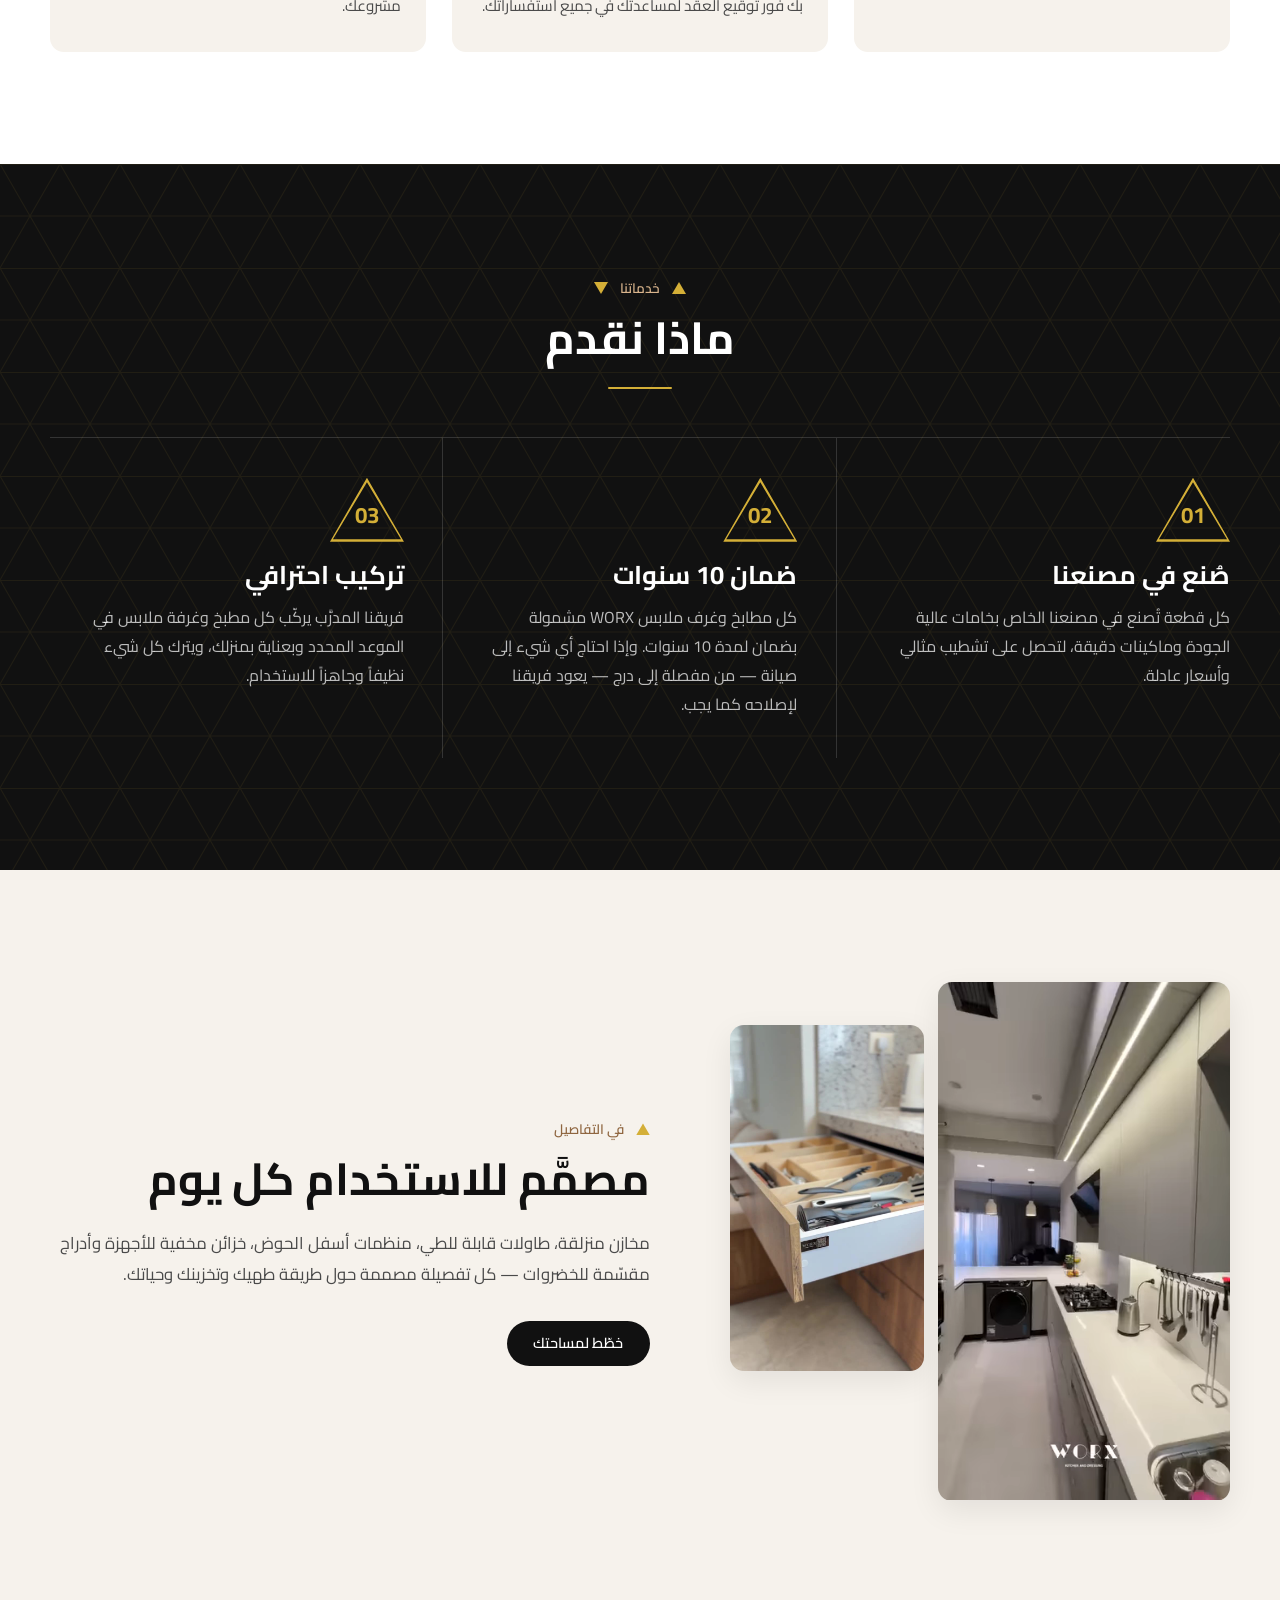
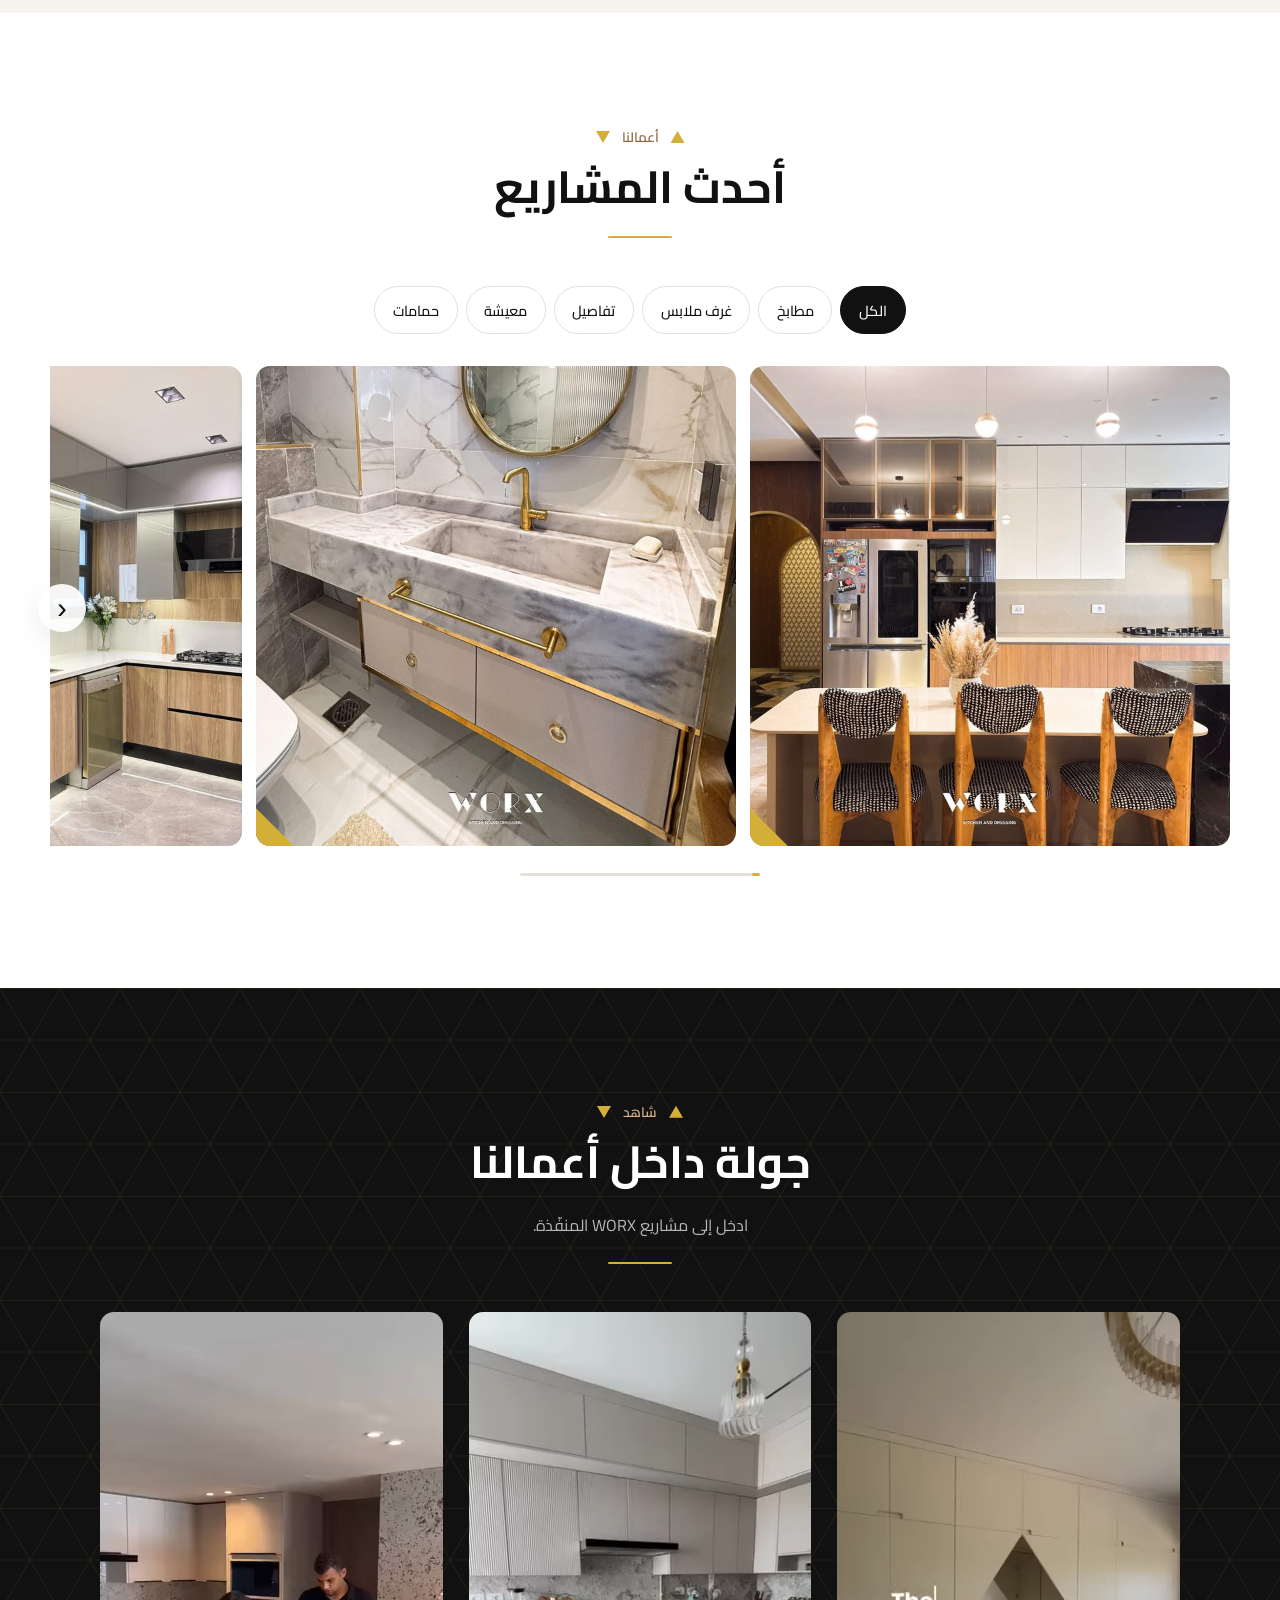
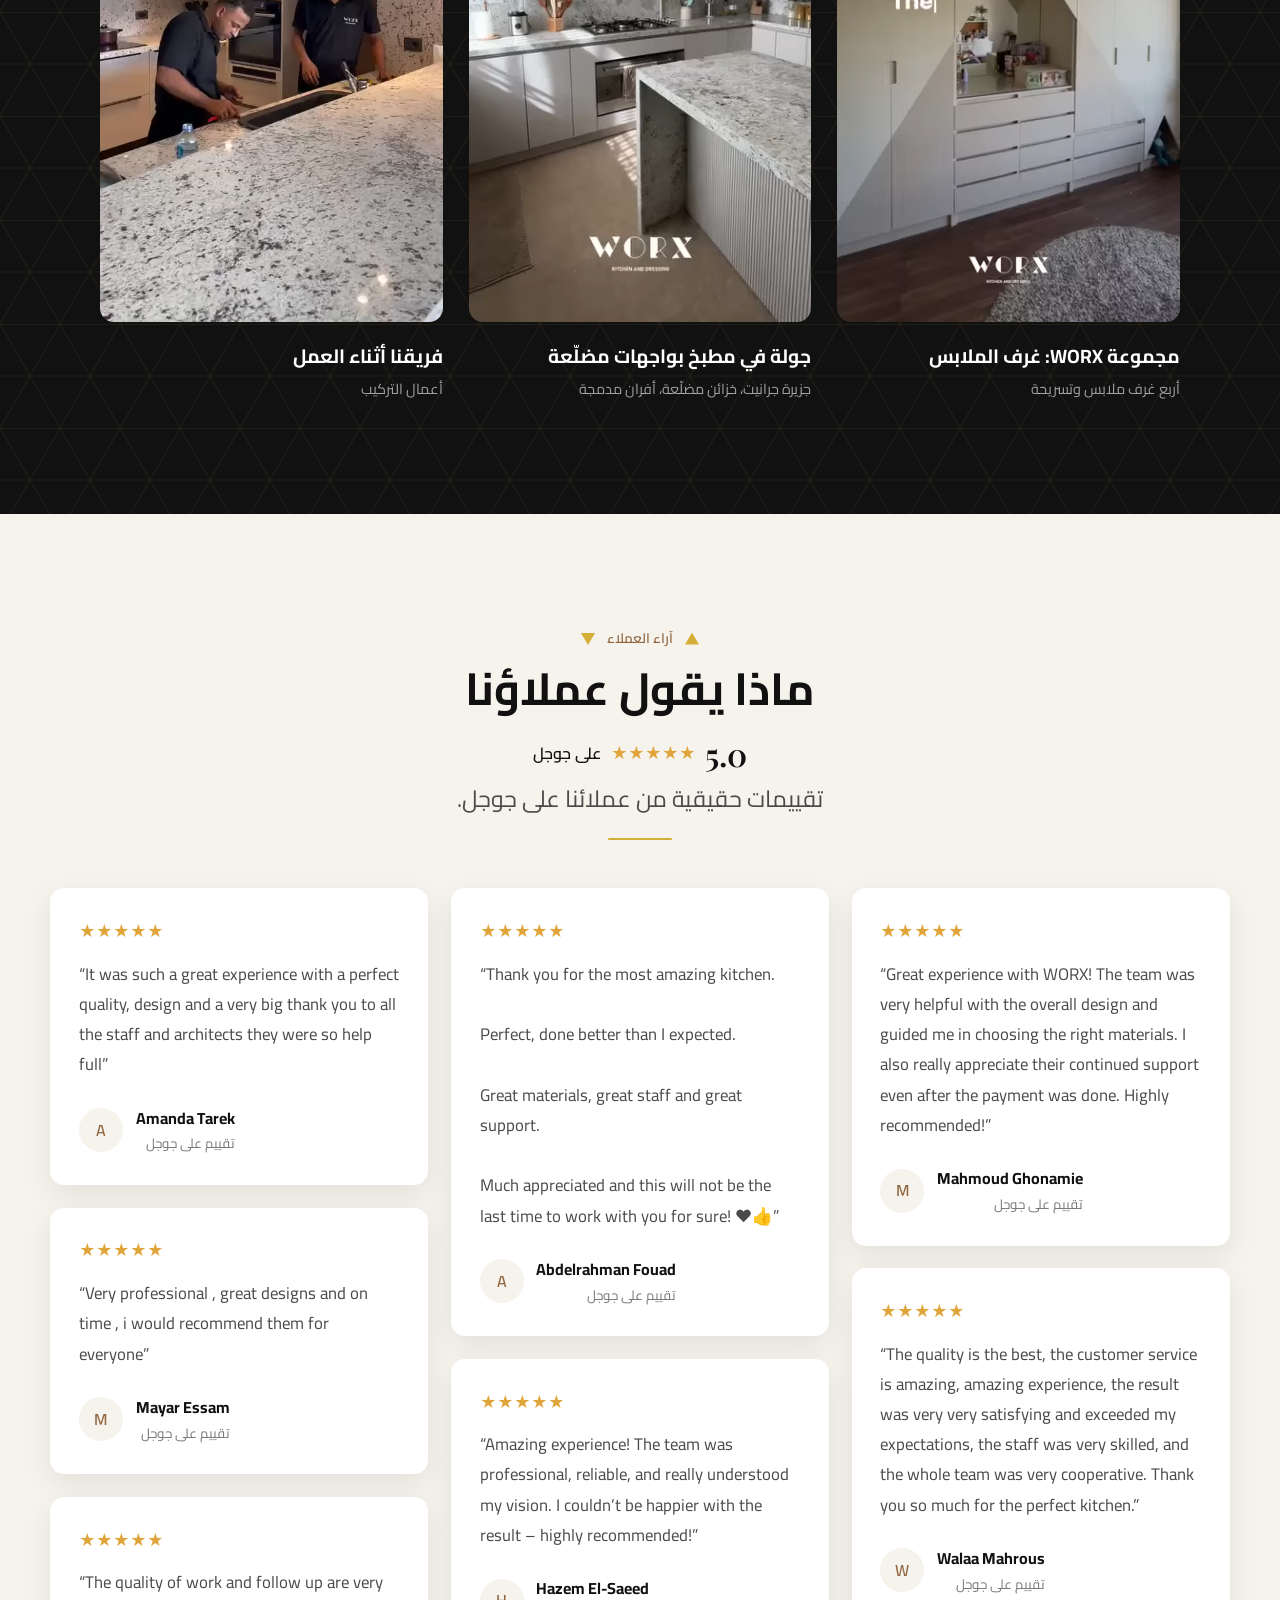
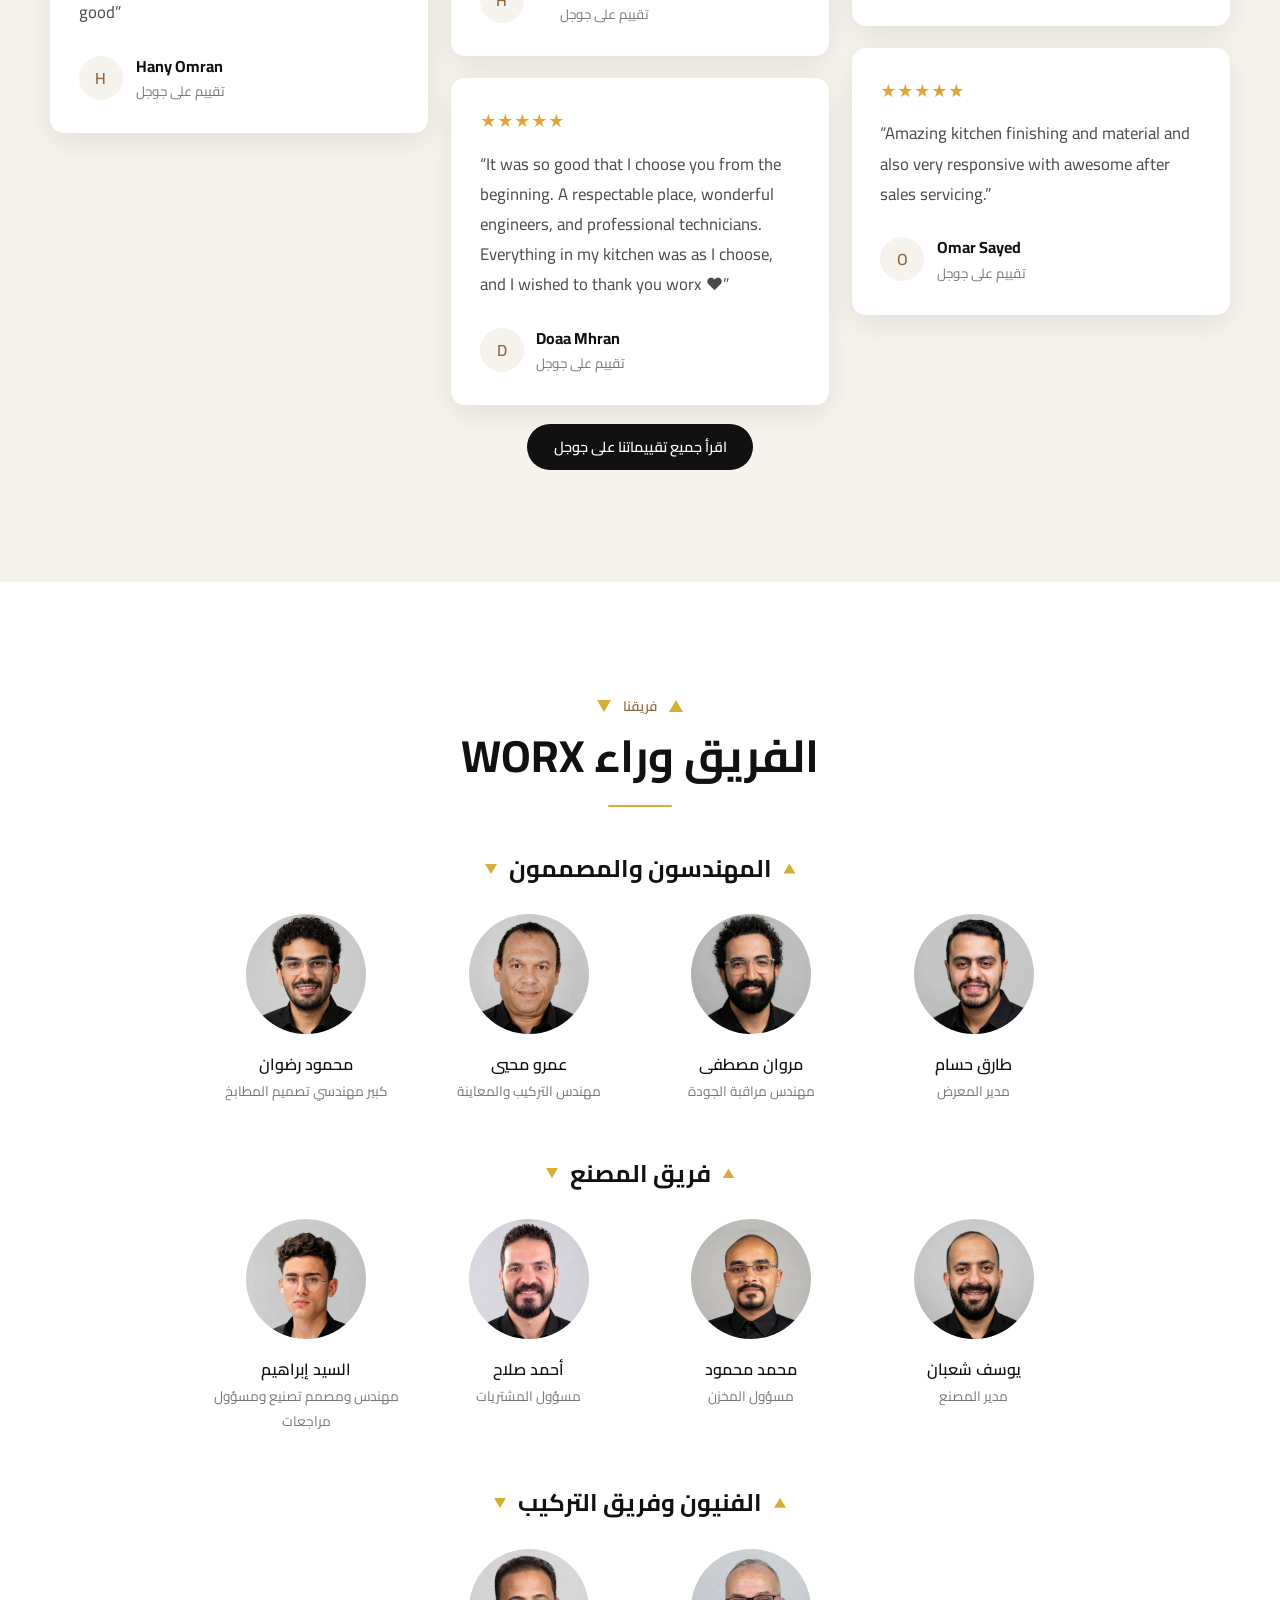
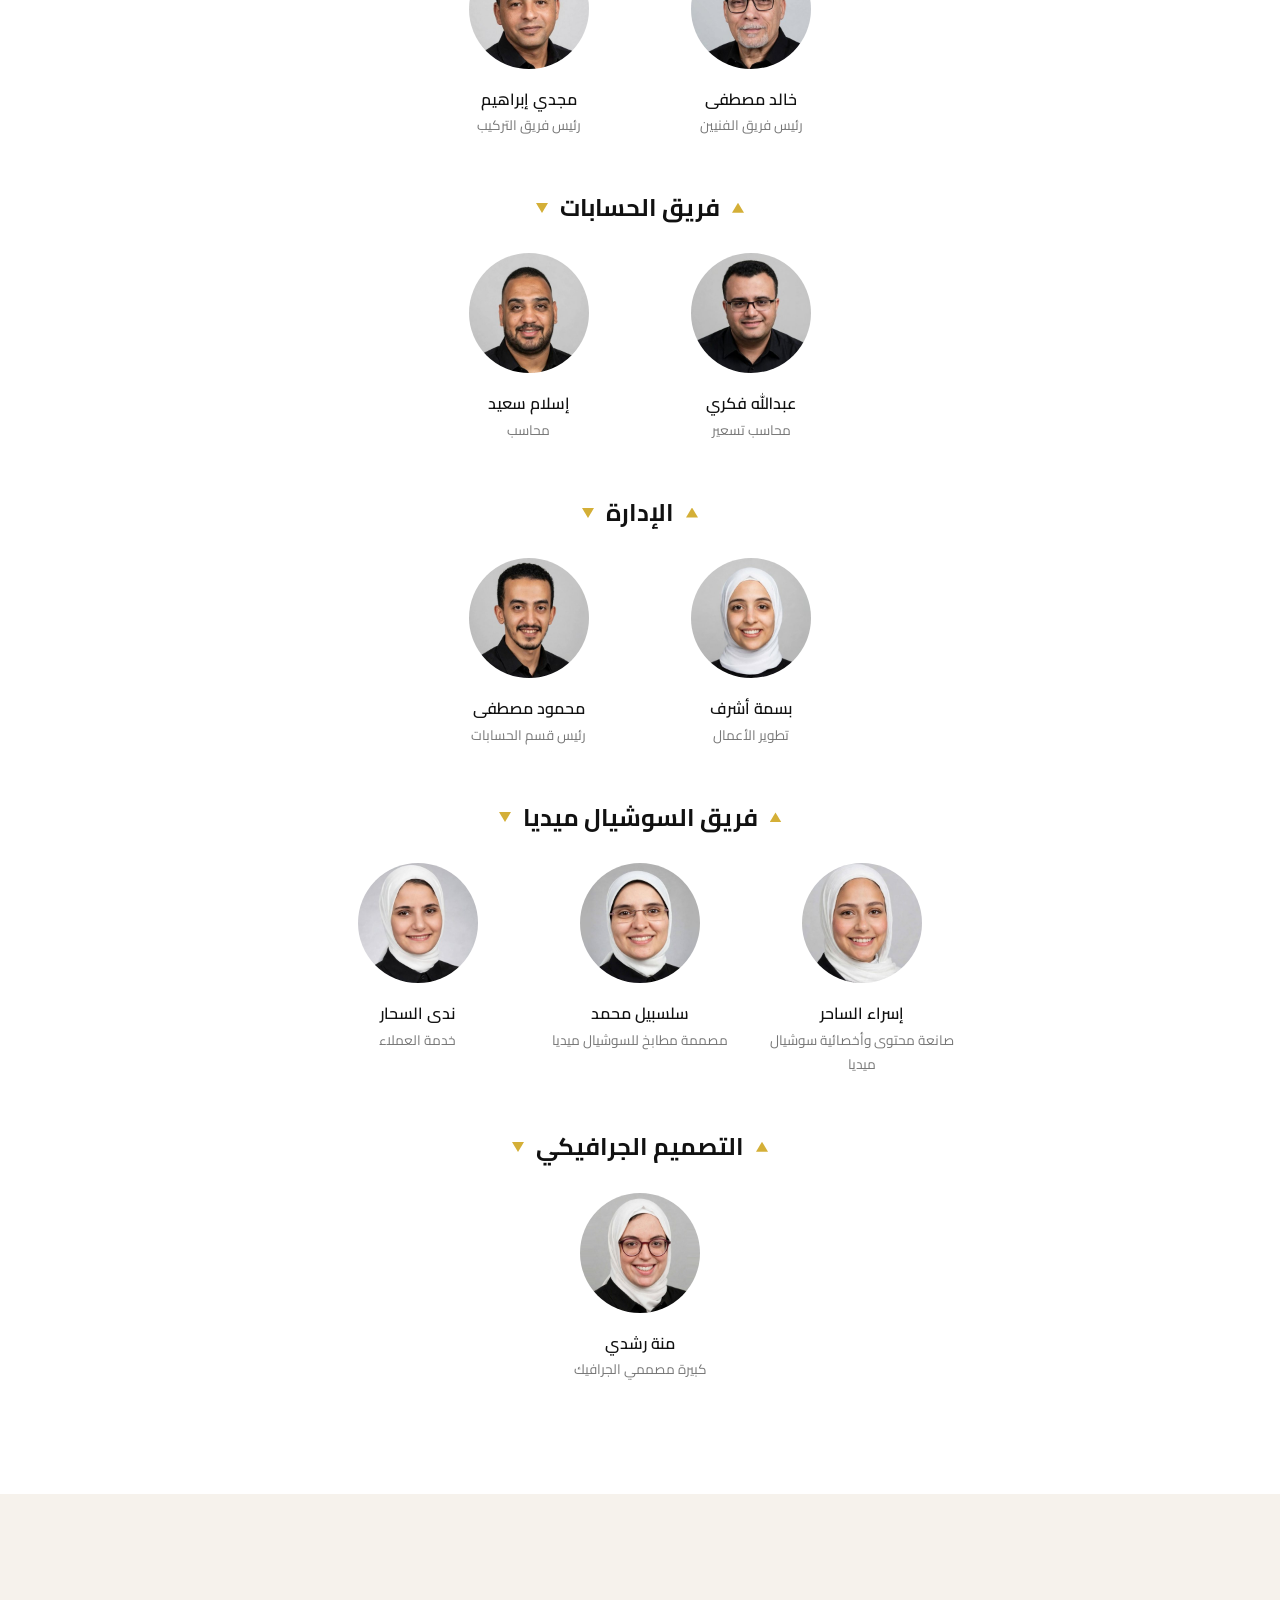
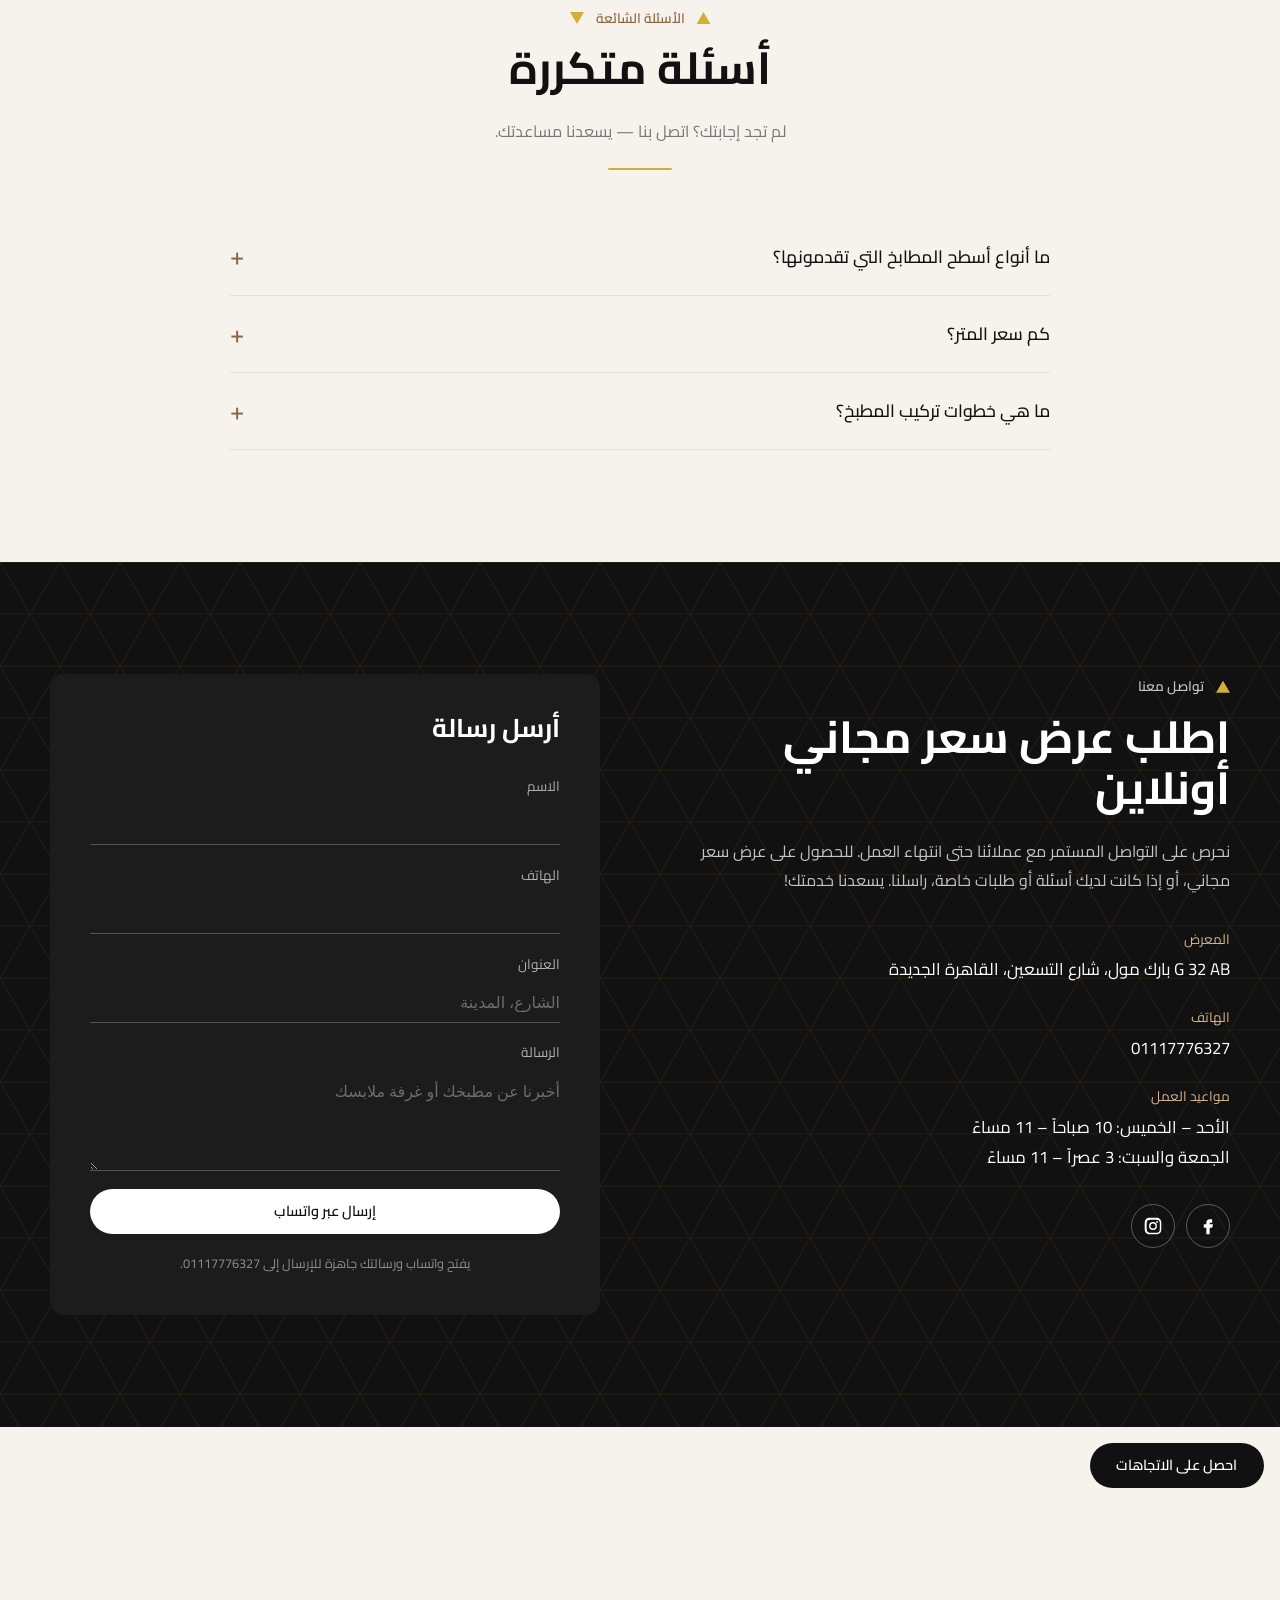
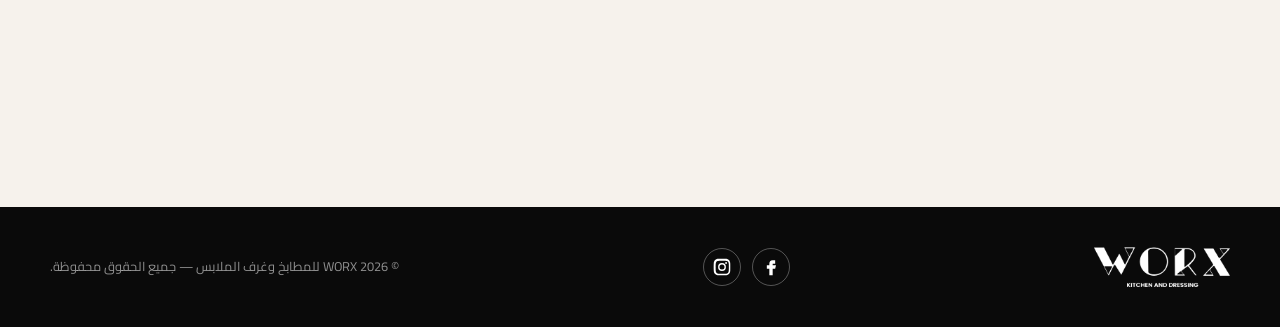
==== commit 02d5fa0a: "Menu: show the WORX Kids logo for the WORX Kids link Co-Authored-By: Claude Opus 5.5 <noreply@anthro" ====
--- a/ar.html
+++ b/ar.html
@@ -38,7 +38,7 @@
         <a href="#work">أعمالنا</a>
         <a href="#videos">فيديوهات</a>
         <a href="#team">فريقنا</a>
-        <a href="#" class="nav__kids" data-soon="kids">WORX Kids</a>
+        <a href="#" class="nav__kids" data-soon="kids"><img src="assets/img/worx-kids-logo.png" alt="WORX Kids" width="166" height="26"></a>
         <a href="#reviews">آراء العملاء</a>
         <a href="#contact">تواصل معنا</a>
         <a href="#" class="btn btn--dark nav__cta" data-soon="shop">المتجر</a>
--- a/styles.css
+++ b/styles.css
@@ -335,7 +335,13 @@
 @media (max-width: 480px) { .chat__panel { height: calc(100vh - 32px); } }
 
 /* WORX Kids (coming soon) */
-.nav a.nav__kids { color: var(--wood-dark); font-weight: 600; }
+.nav a.nav__kids { display: inline-flex; align-items: center; }
+.nav a.nav__kids::after { display: none; }
+.nav__kids img { height: 22px; width: auto; transition: transform .2s; }
+.nav a.nav__kids:hover img { transform: scale(1.06); }
+@media (min-width: 901px) and (max-width: 1120px) { .nav__kids img { height: 17px; } }
+@media (min-width: 901px) and (max-width: 990px) { .nav__kids img { height: 14px; } }
+@media (max-width: 900px) { .nav__kids img { height: 22px; } }
 .soon { position: fixed; inset: 0; z-index: 110; background: rgba(0,0,0,.6); display: grid; place-items: center; padding: 16px; }
 .soon[hidden] { display: none; }
 .soon__box { position: relative; width: min(380px, 100%); background: #fff; border-radius: 18px; padding: 2.4rem 2rem 2rem; text-align: center; box-shadow: 0 20px 60px rgba(0,0,0,.3); }
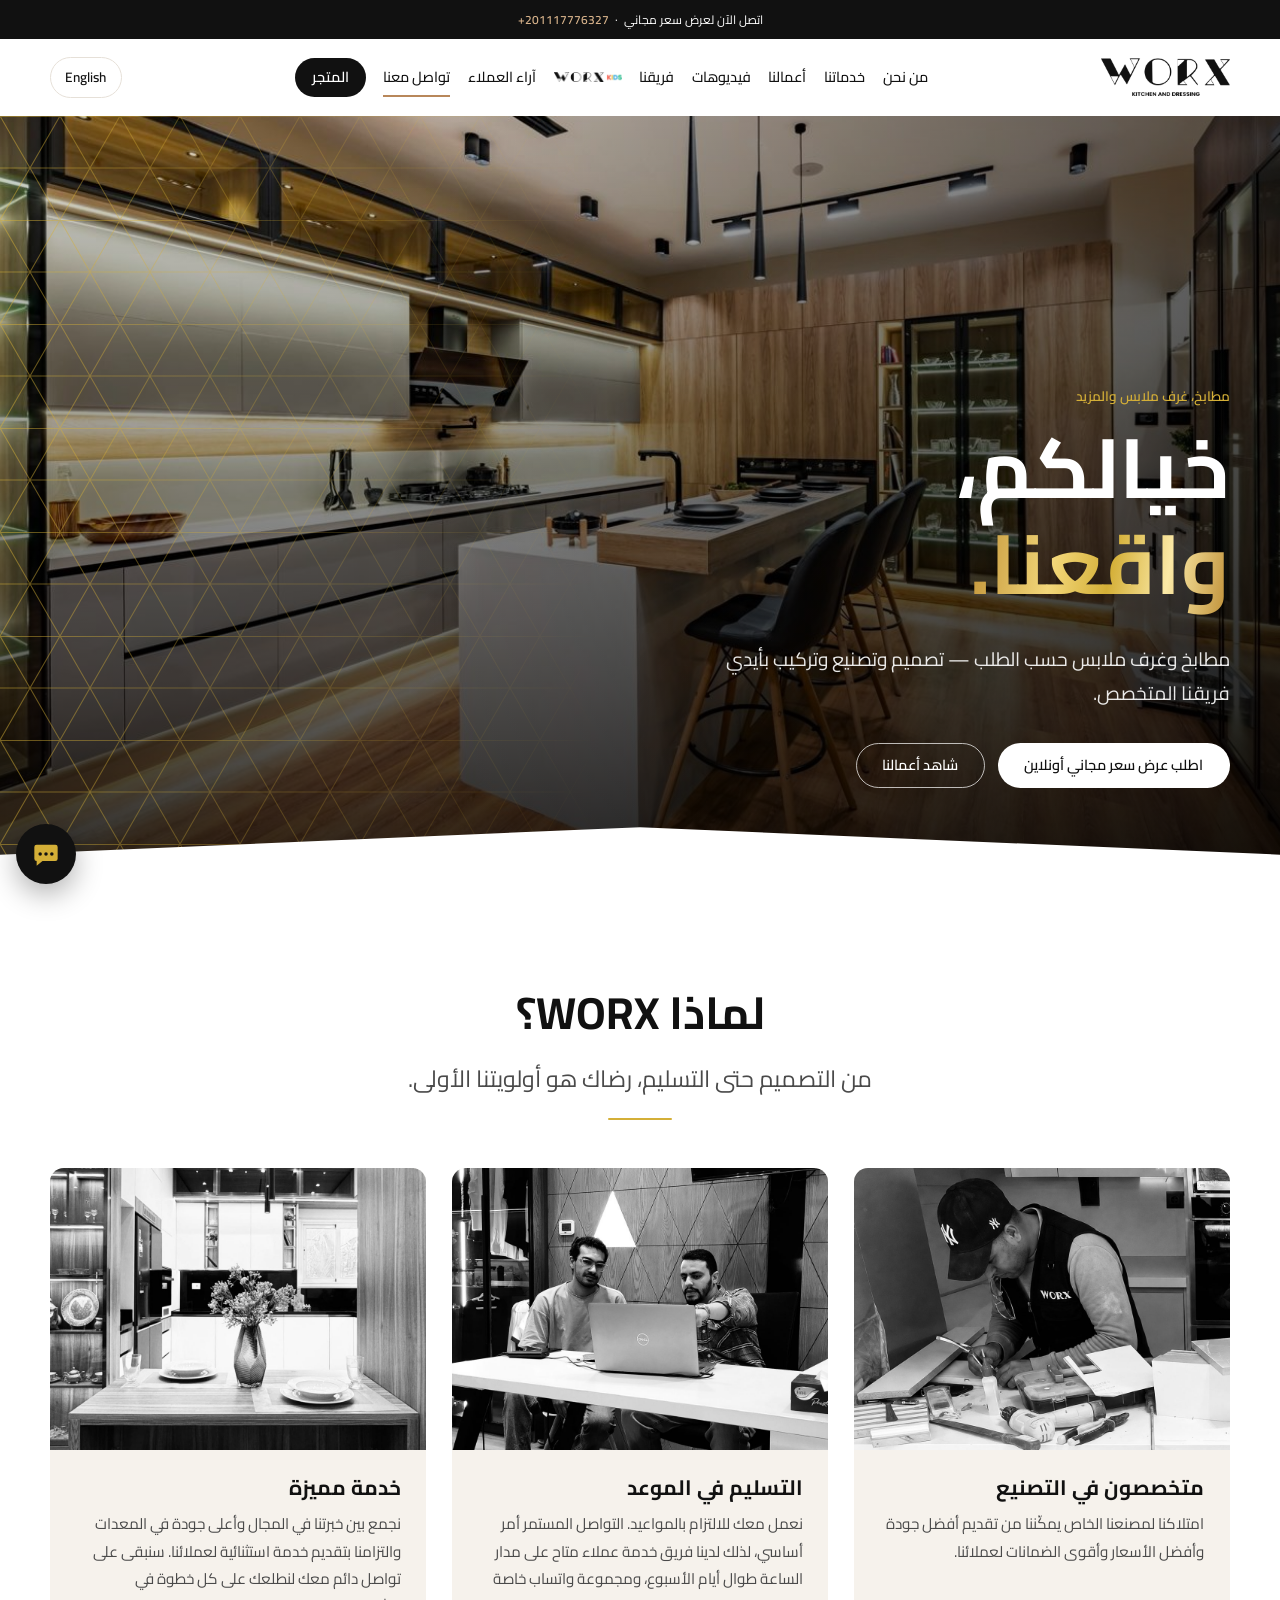
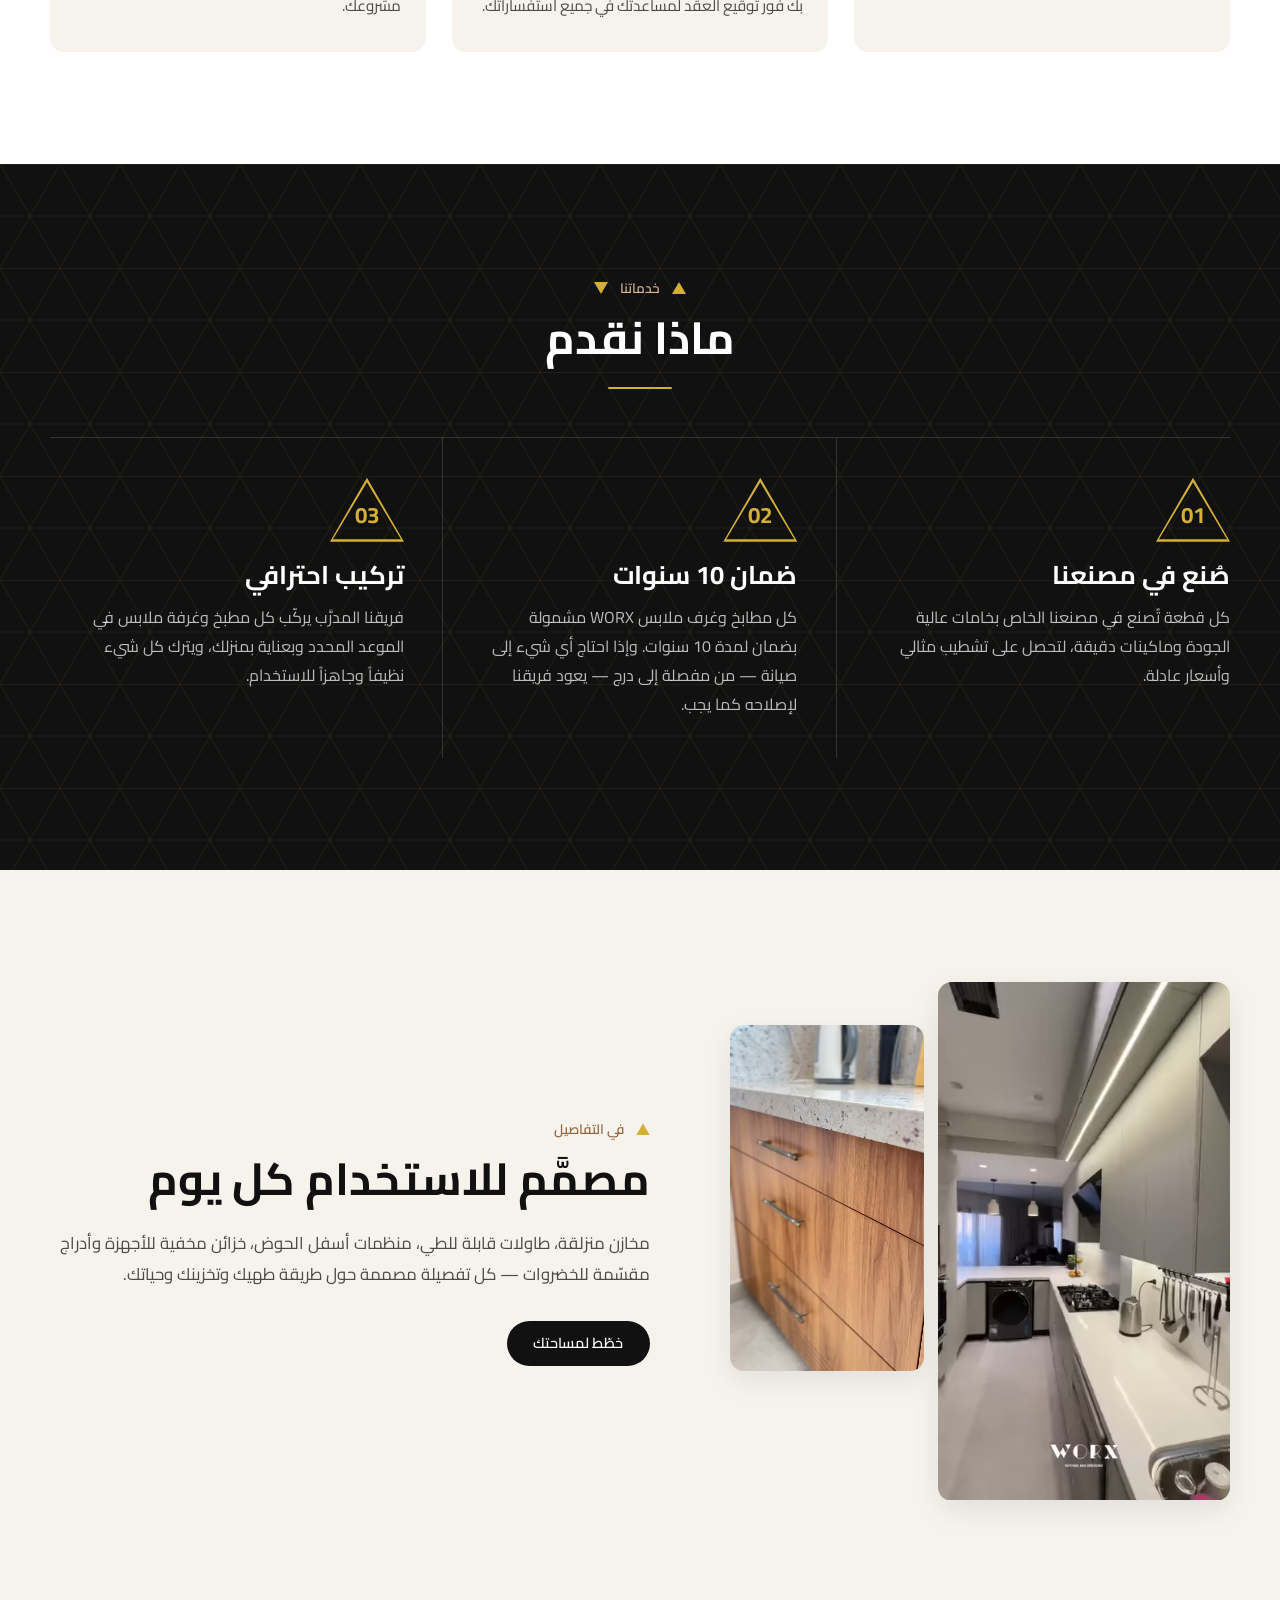
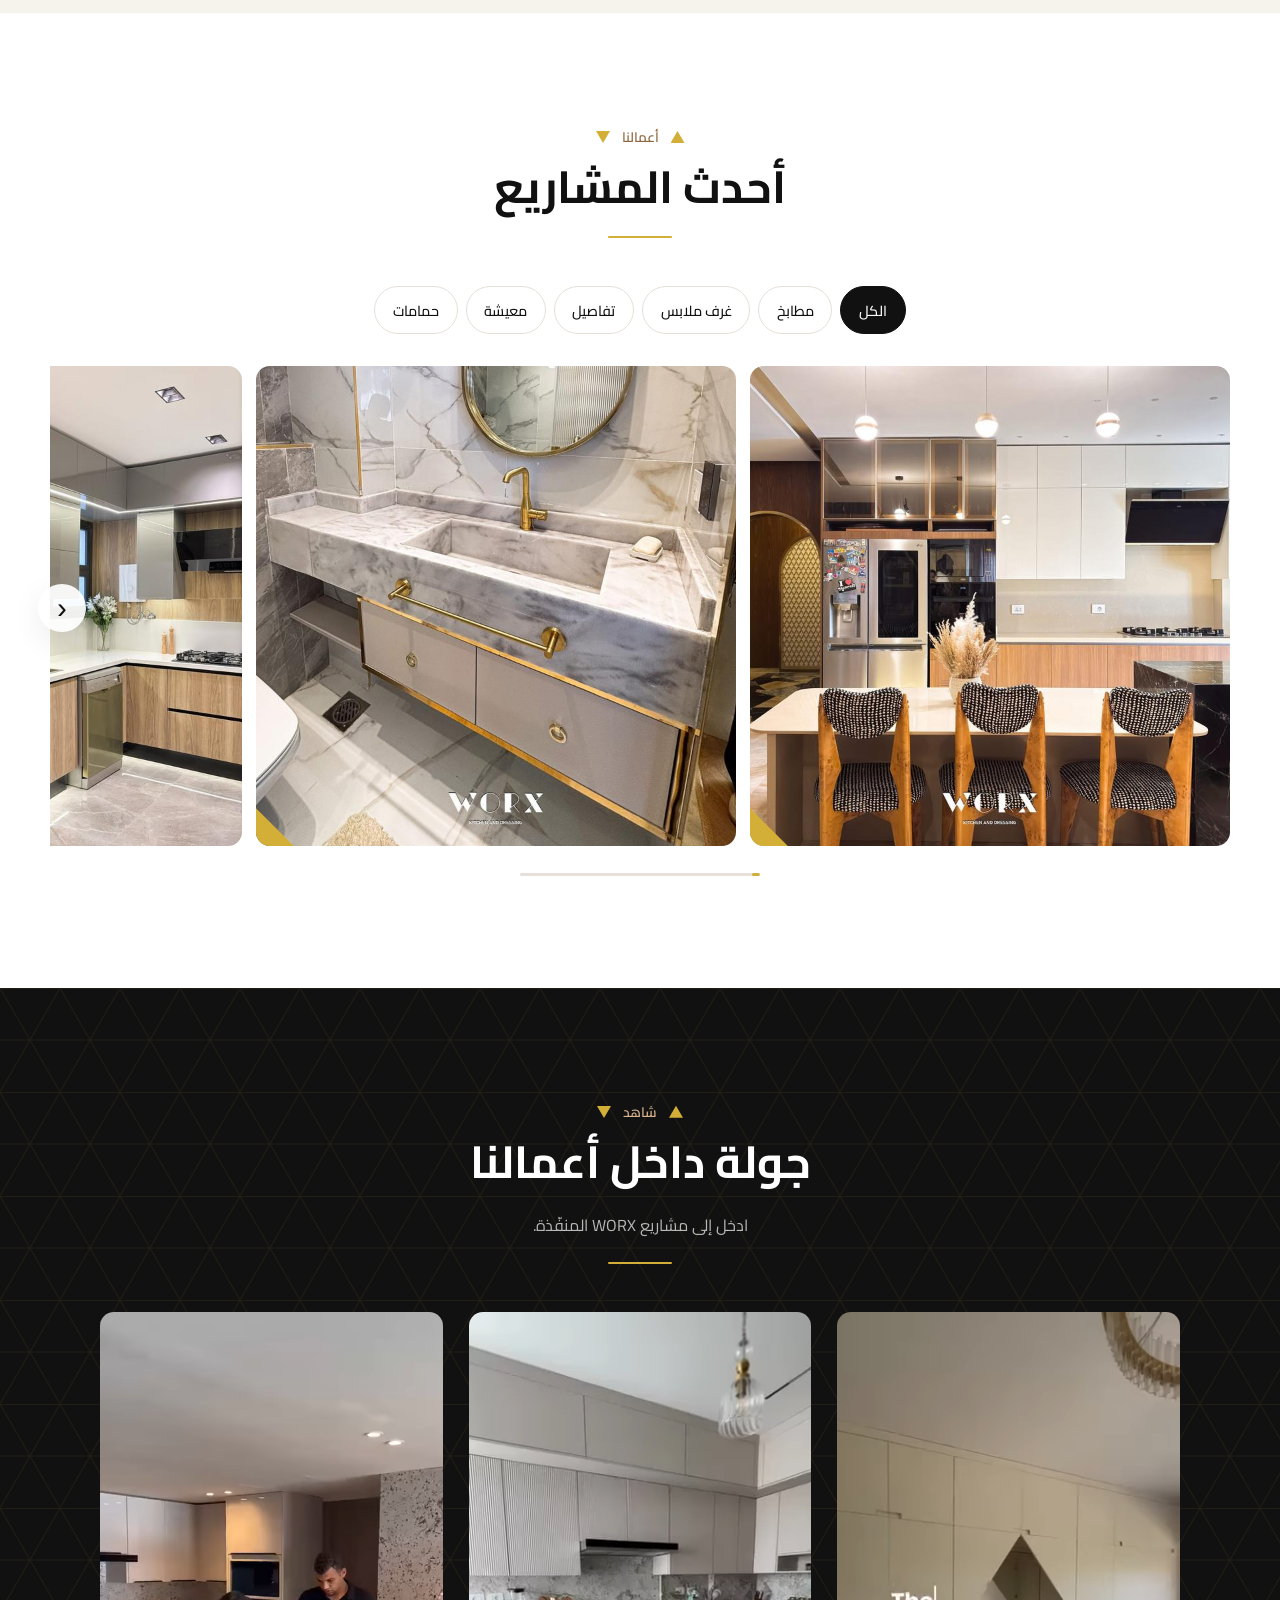
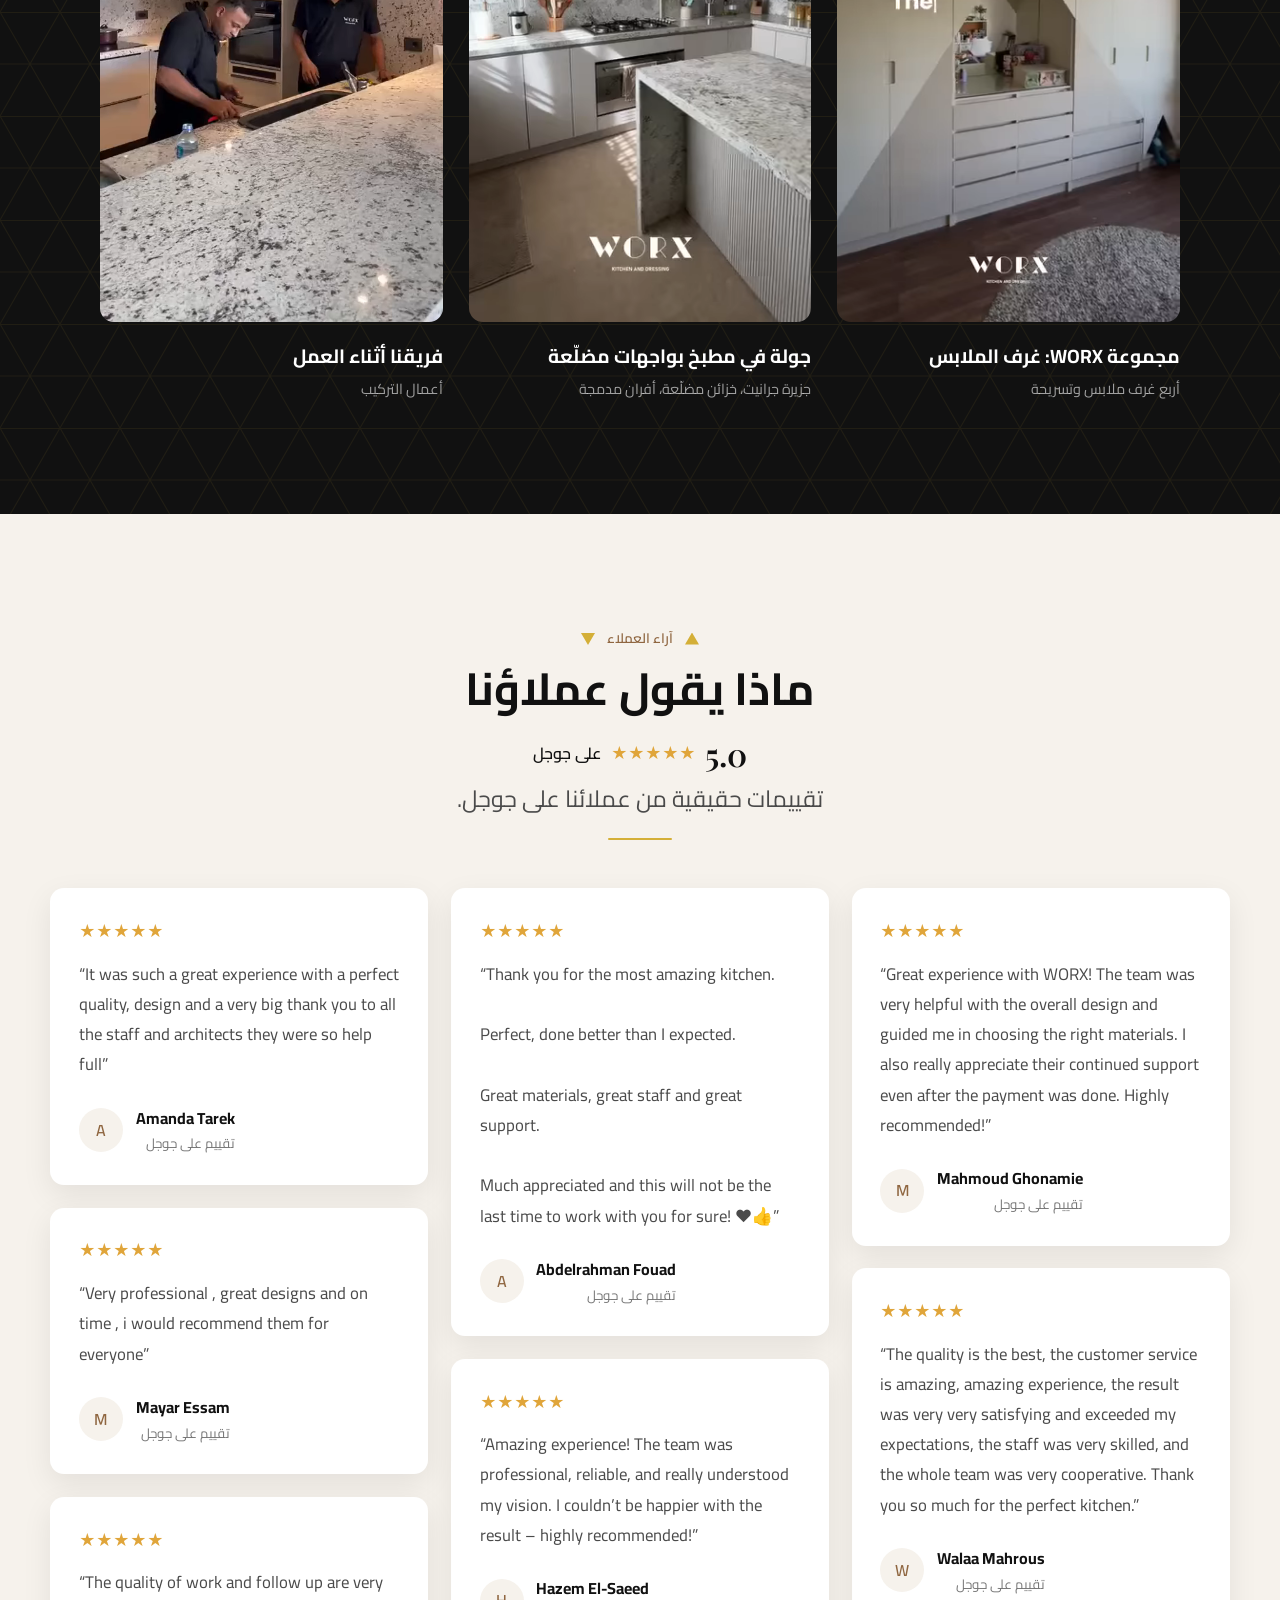
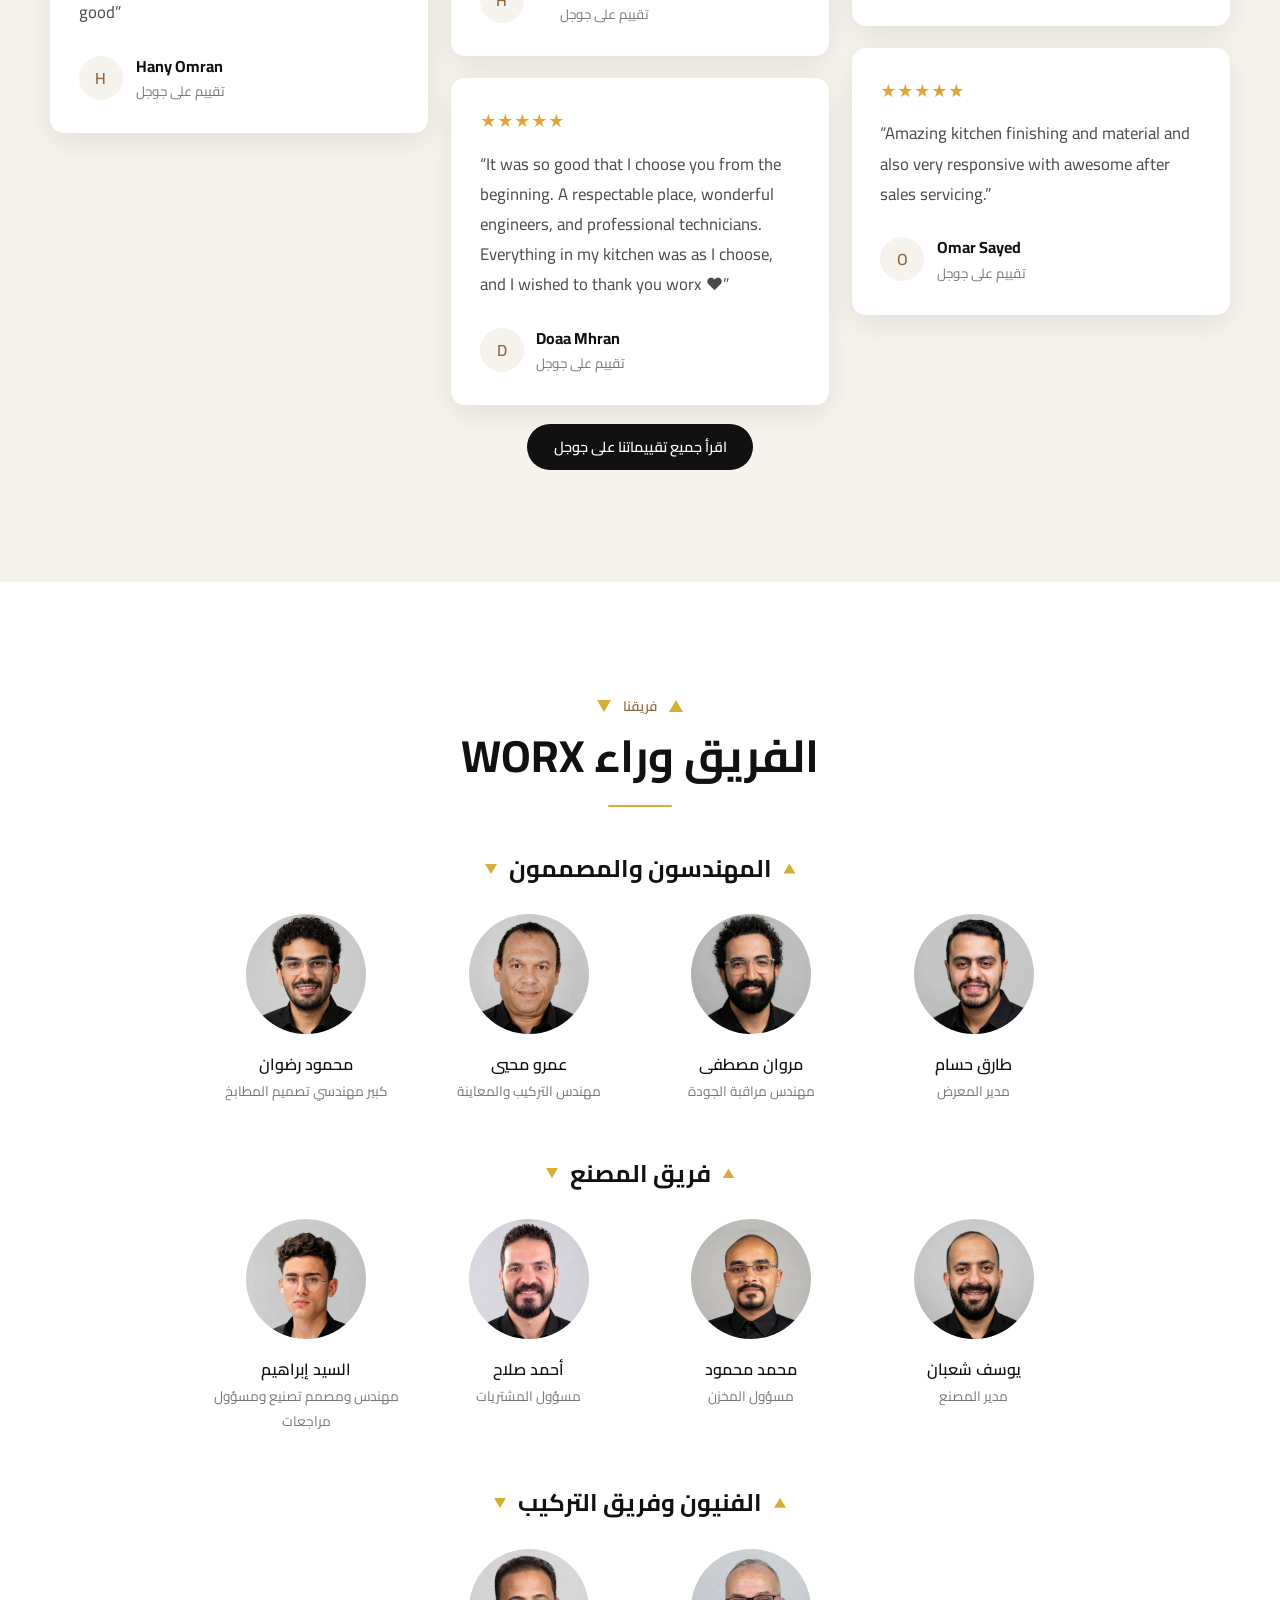
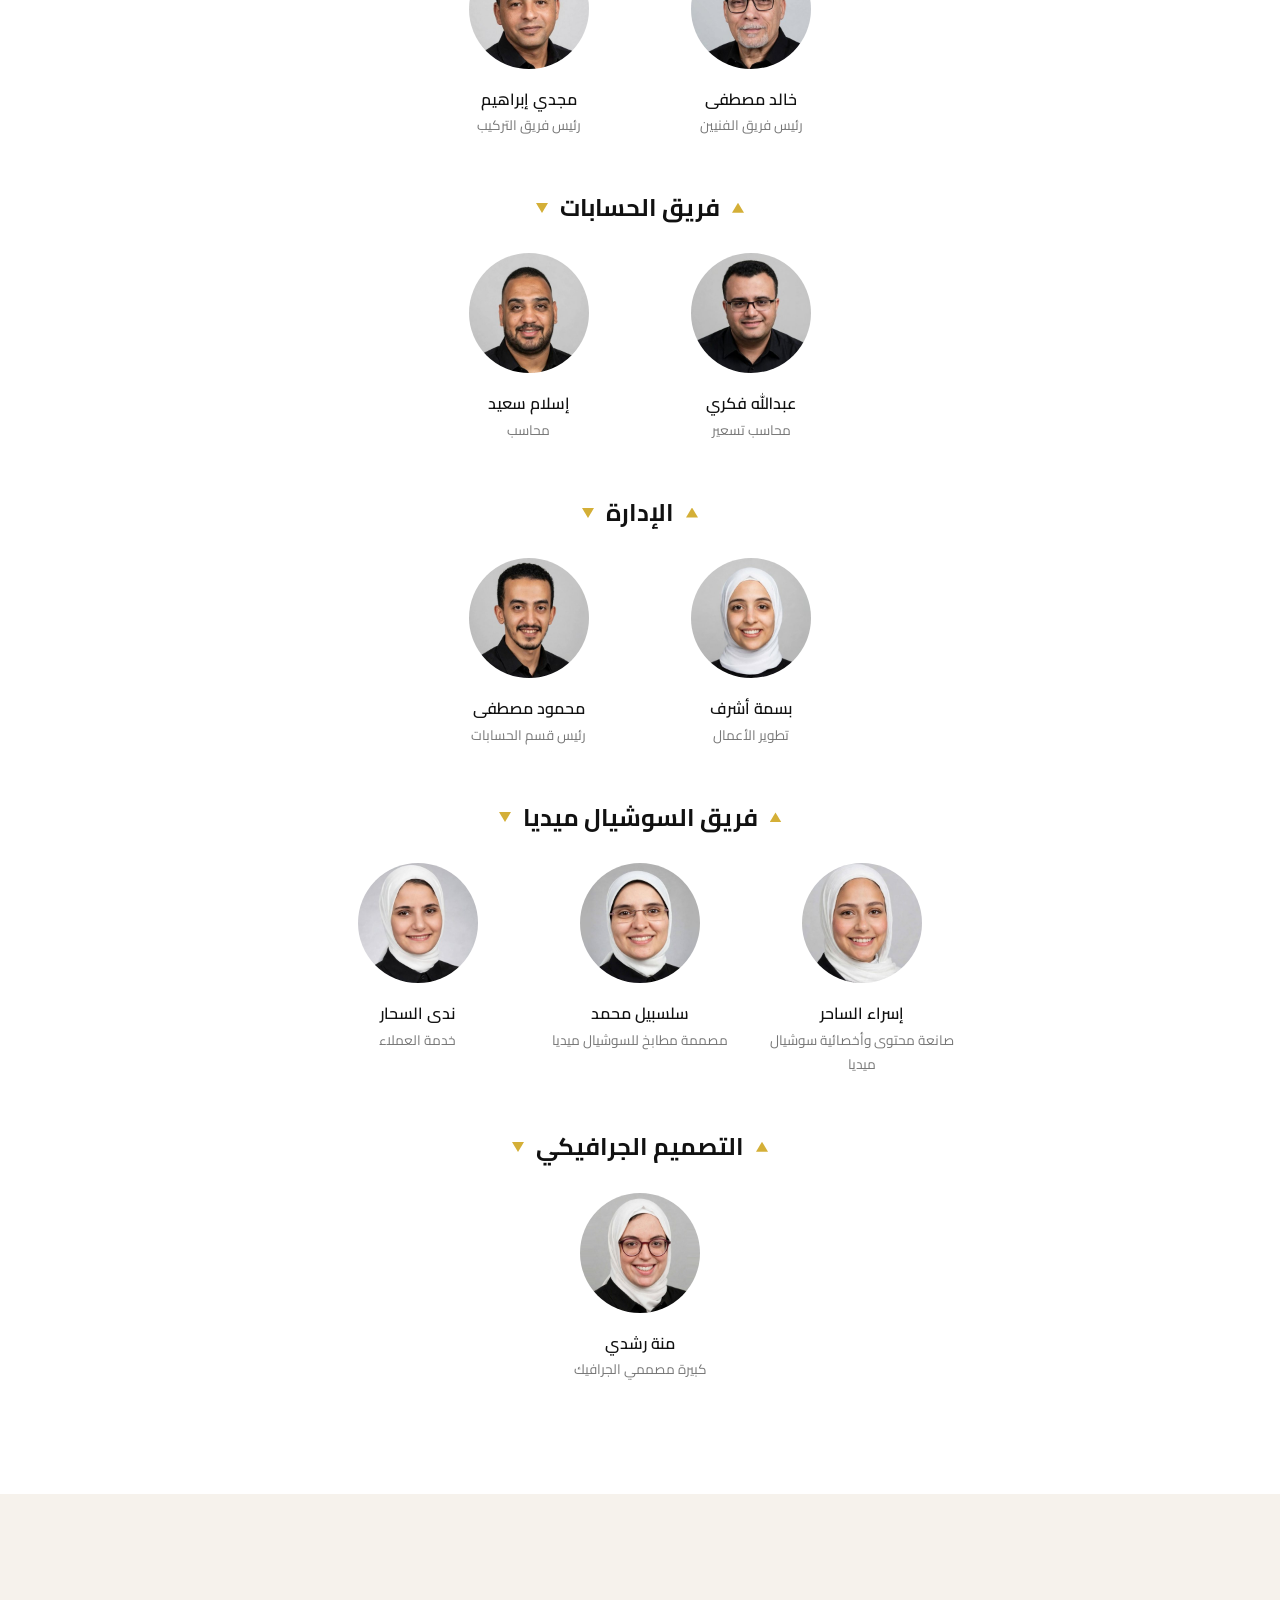
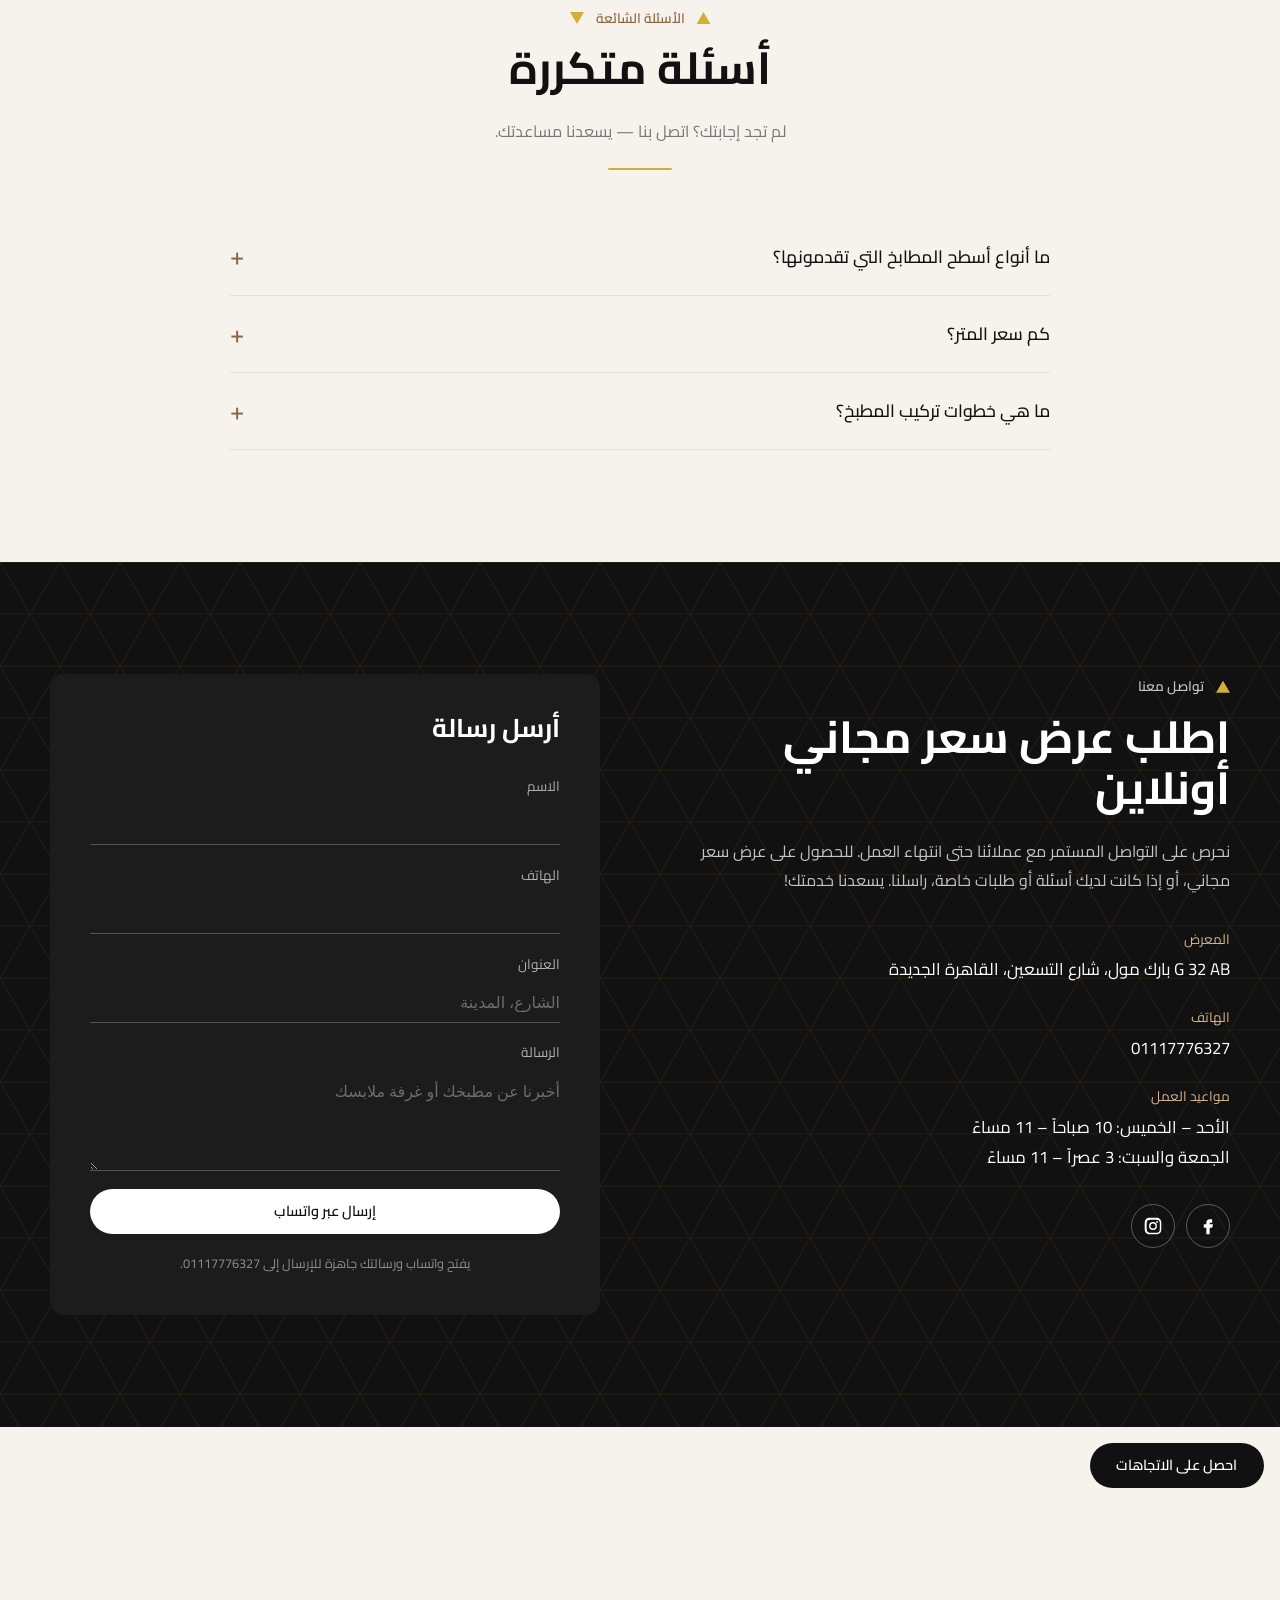
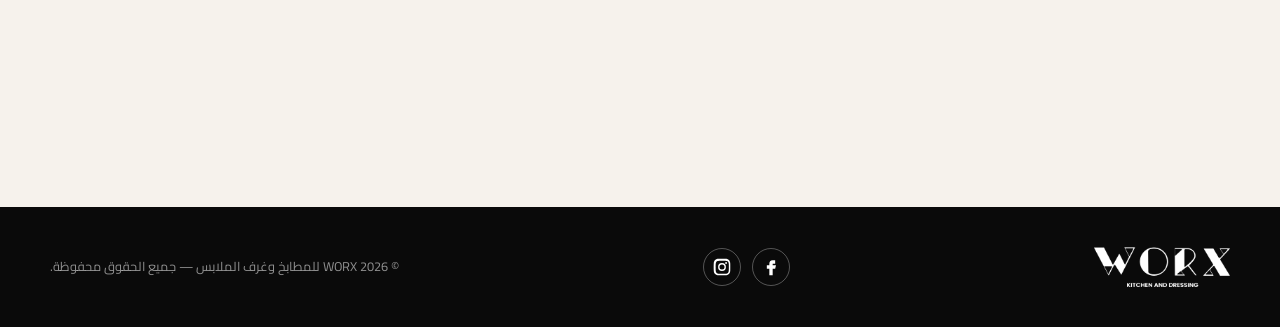
==== commit 0685a379: "Gallery: remove coffee corner photo Co-Authored-By: Claude Opus 5.5 <noreply@anthropic.com> Claude-S" ====
--- a/ar.html
+++ b/ar.html
@@ -194,9 +194,6 @@
           <button class="gallery__item" data-cat="bathrooms" data-full="assets/img/work/terracotta-vanity-front.jpg">
             <img src="assets/img/work/terracotta-vanity-front-sm.jpg" width="720" height="720" alt="حوض فخاري برتقالي على وحدة من الخشب والعنابي" loading="lazy">
           </button>
-          <button class="gallery__item" data-cat="kitchens" data-full="assets/img/work/coffee-corner-oak-shelves.jpg">
-            <img src="assets/img/work/coffee-corner-oak-shelves-sm.jpg" width="719" height="720" alt="ركن قهوة برفوف مضاءة من خشب البلوط وسطح رخامي" loading="lazy">
-          </button>
           <button class="gallery__item" data-cat="kitchens" data-full="assets/img/work/white-units-coffee-niche.jpg">
             <img src="assets/img/work/white-units-coffee-niche-sm.jpg" width="720" height="720" alt="وحدات طويلة بيضاء مع ركن قهوة مضاء وأفران مدمجة" loading="lazy">
           </button>
--- a/styles.css
+++ b/styles.css
@@ -337,11 +337,9 @@
 /* WORX Kids (coming soon) */
 .nav a.nav__kids { display: inline-flex; align-items: center; }
 .nav a.nav__kids::after { display: none; }
-.nav__kids img { height: 22px; width: auto; transition: transform .2s; }
+/* WORX in the logo is as tall as the capital letters of the other menu words; KIDS comes out smaller */
+.nav__kids img { height: .73em; width: auto; transition: transform .2s; }
 .nav a.nav__kids:hover img { transform: scale(1.06); }
-@media (min-width: 901px) and (max-width: 1120px) { .nav__kids img { height: 17px; } }
-@media (min-width: 901px) and (max-width: 990px) { .nav__kids img { height: 14px; } }
-@media (max-width: 900px) { .nav__kids img { height: 22px; } }
 .soon { position: fixed; inset: 0; z-index: 110; background: rgba(0,0,0,.6); display: grid; place-items: center; padding: 16px; }
 .soon[hidden] { display: none; }
 .soon__box { position: relative; width: min(380px, 100%); background: #fff; border-radius: 18px; padding: 2.4rem 2rem 2rem; text-align: center; box-shadow: 0 20px 60px rgba(0,0,0,.3); }
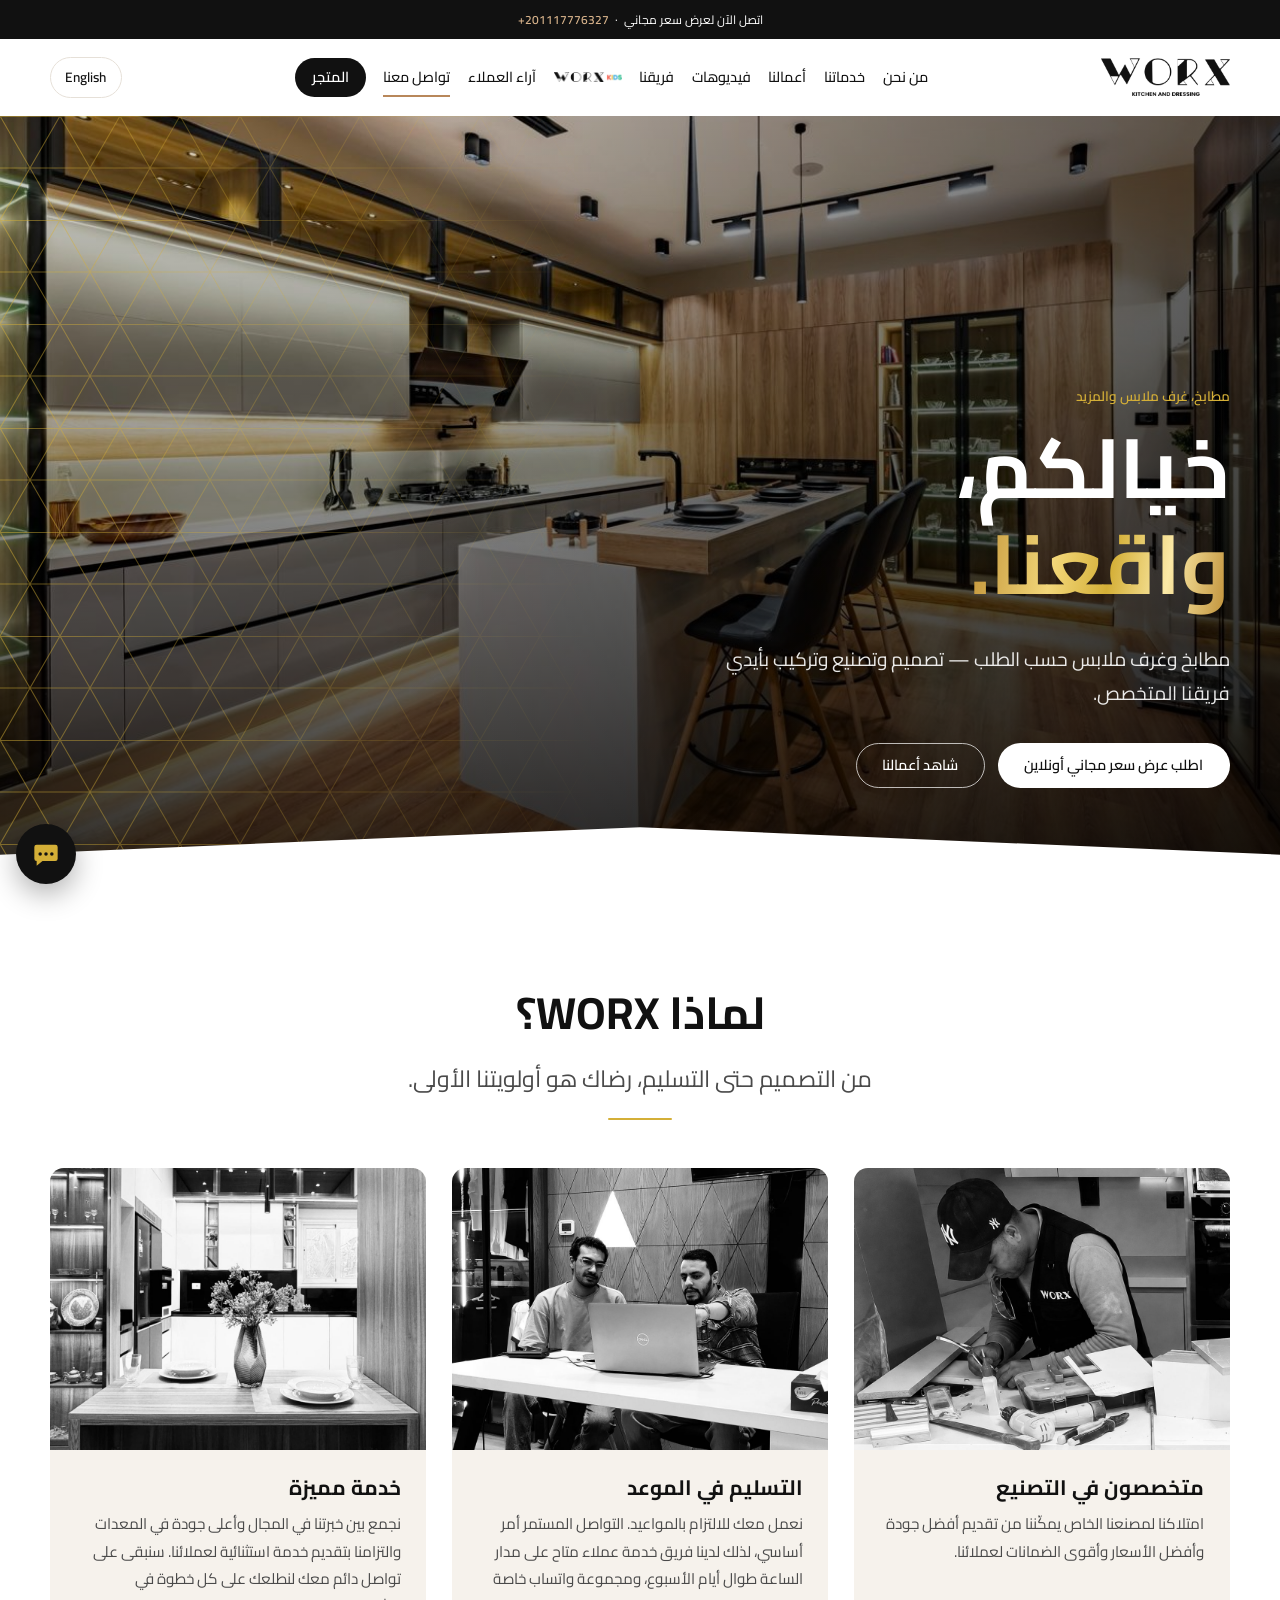
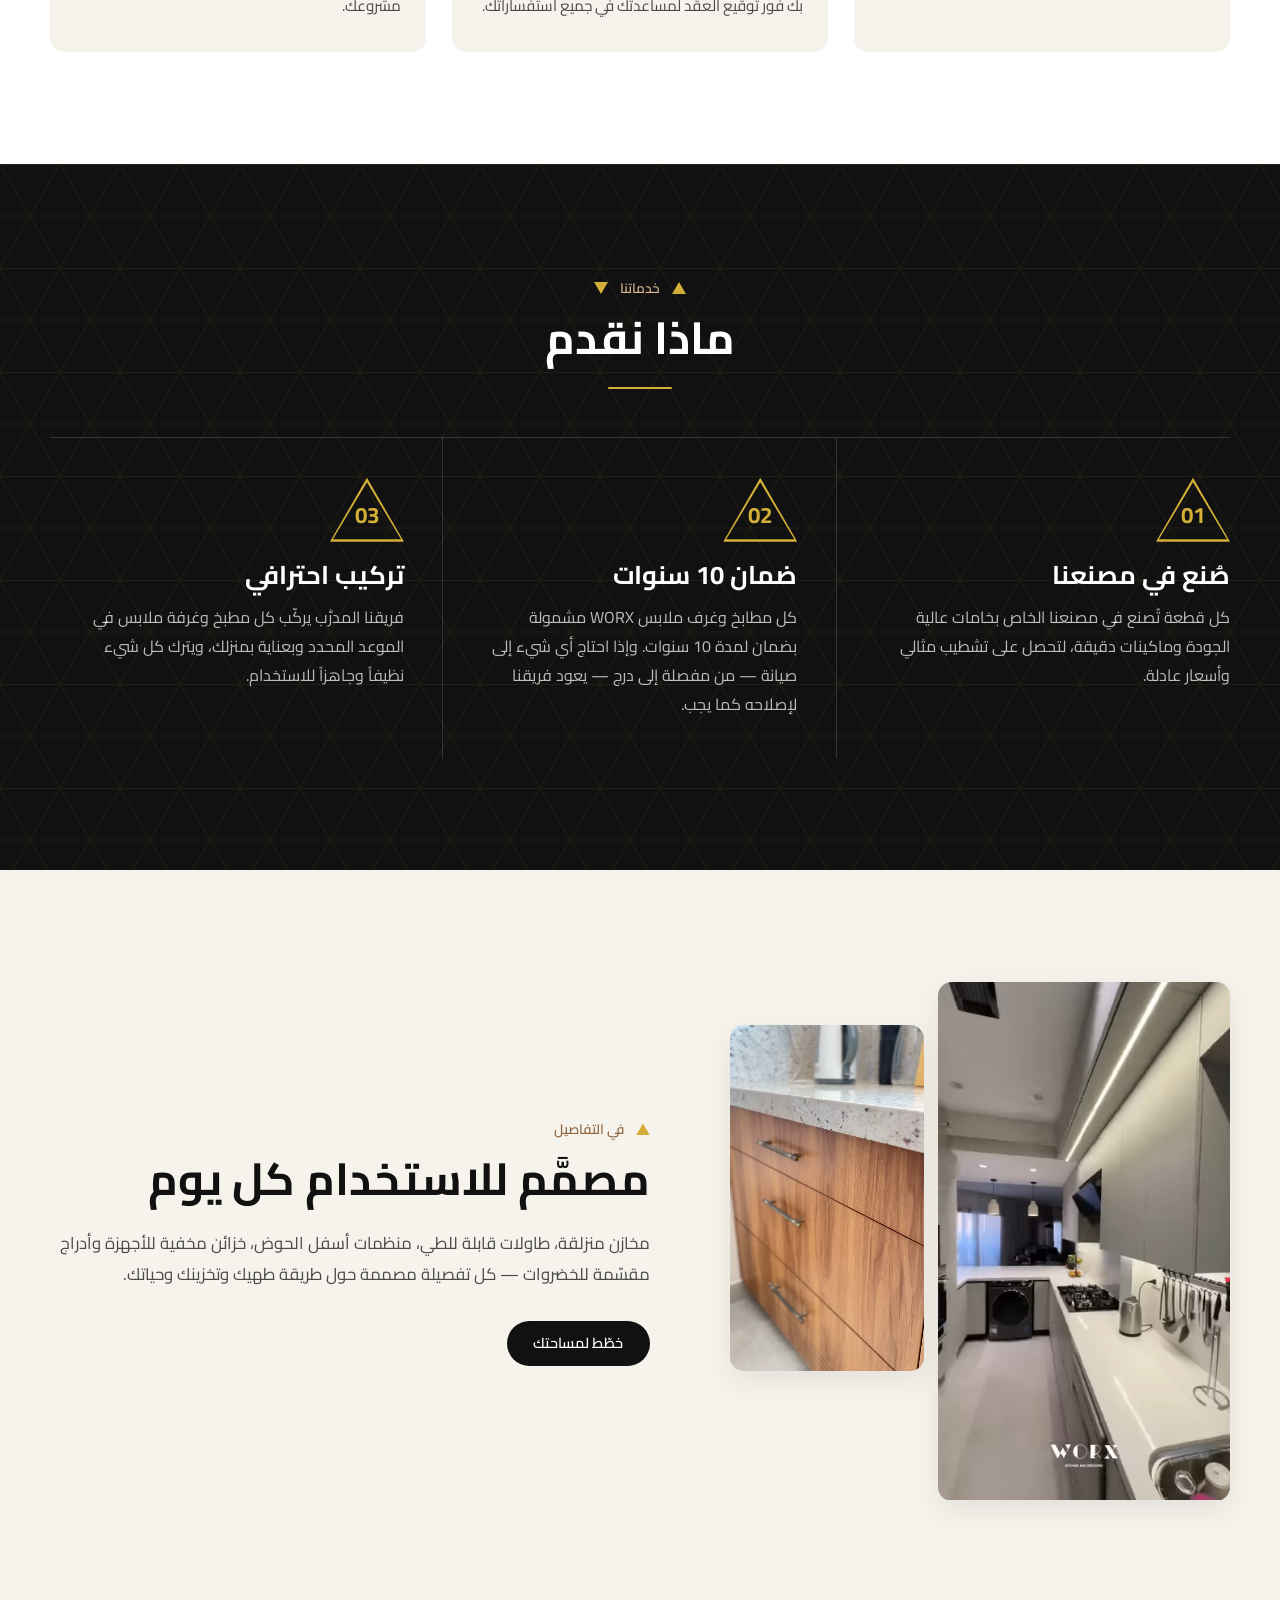
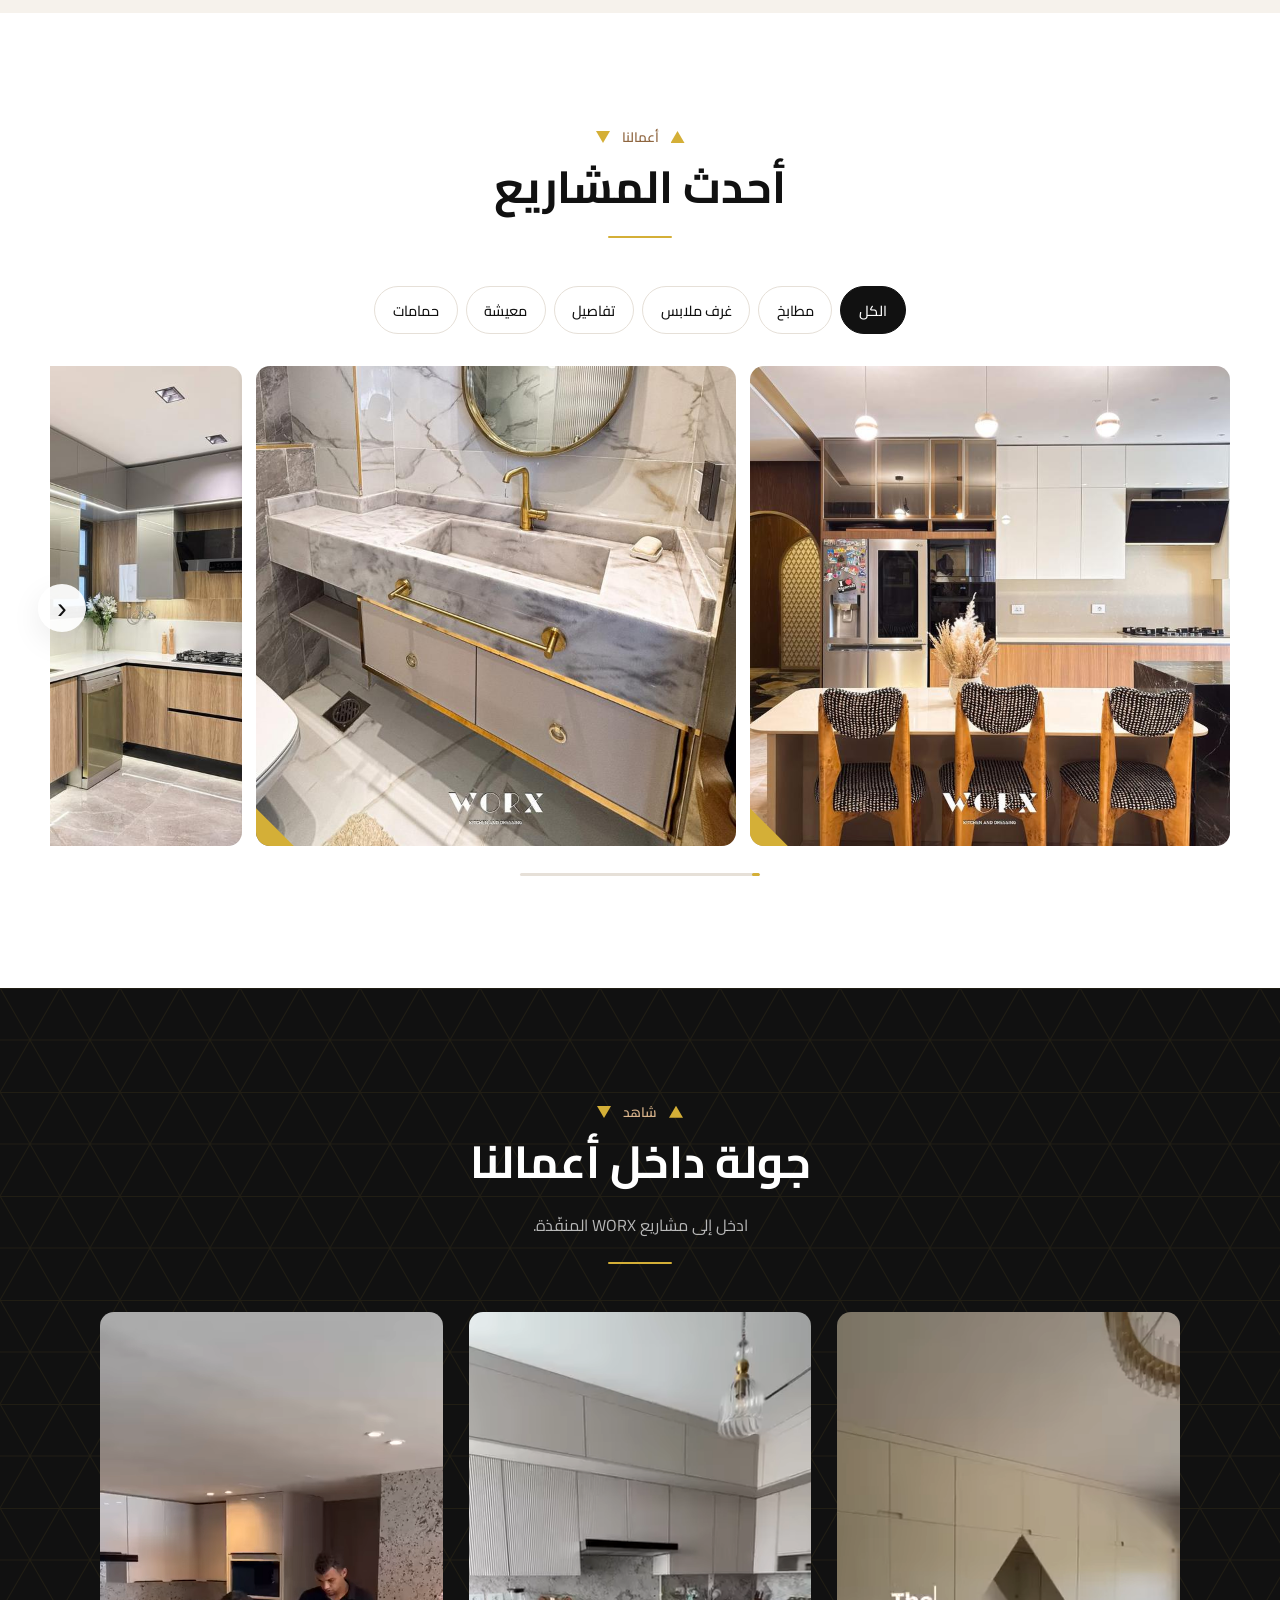
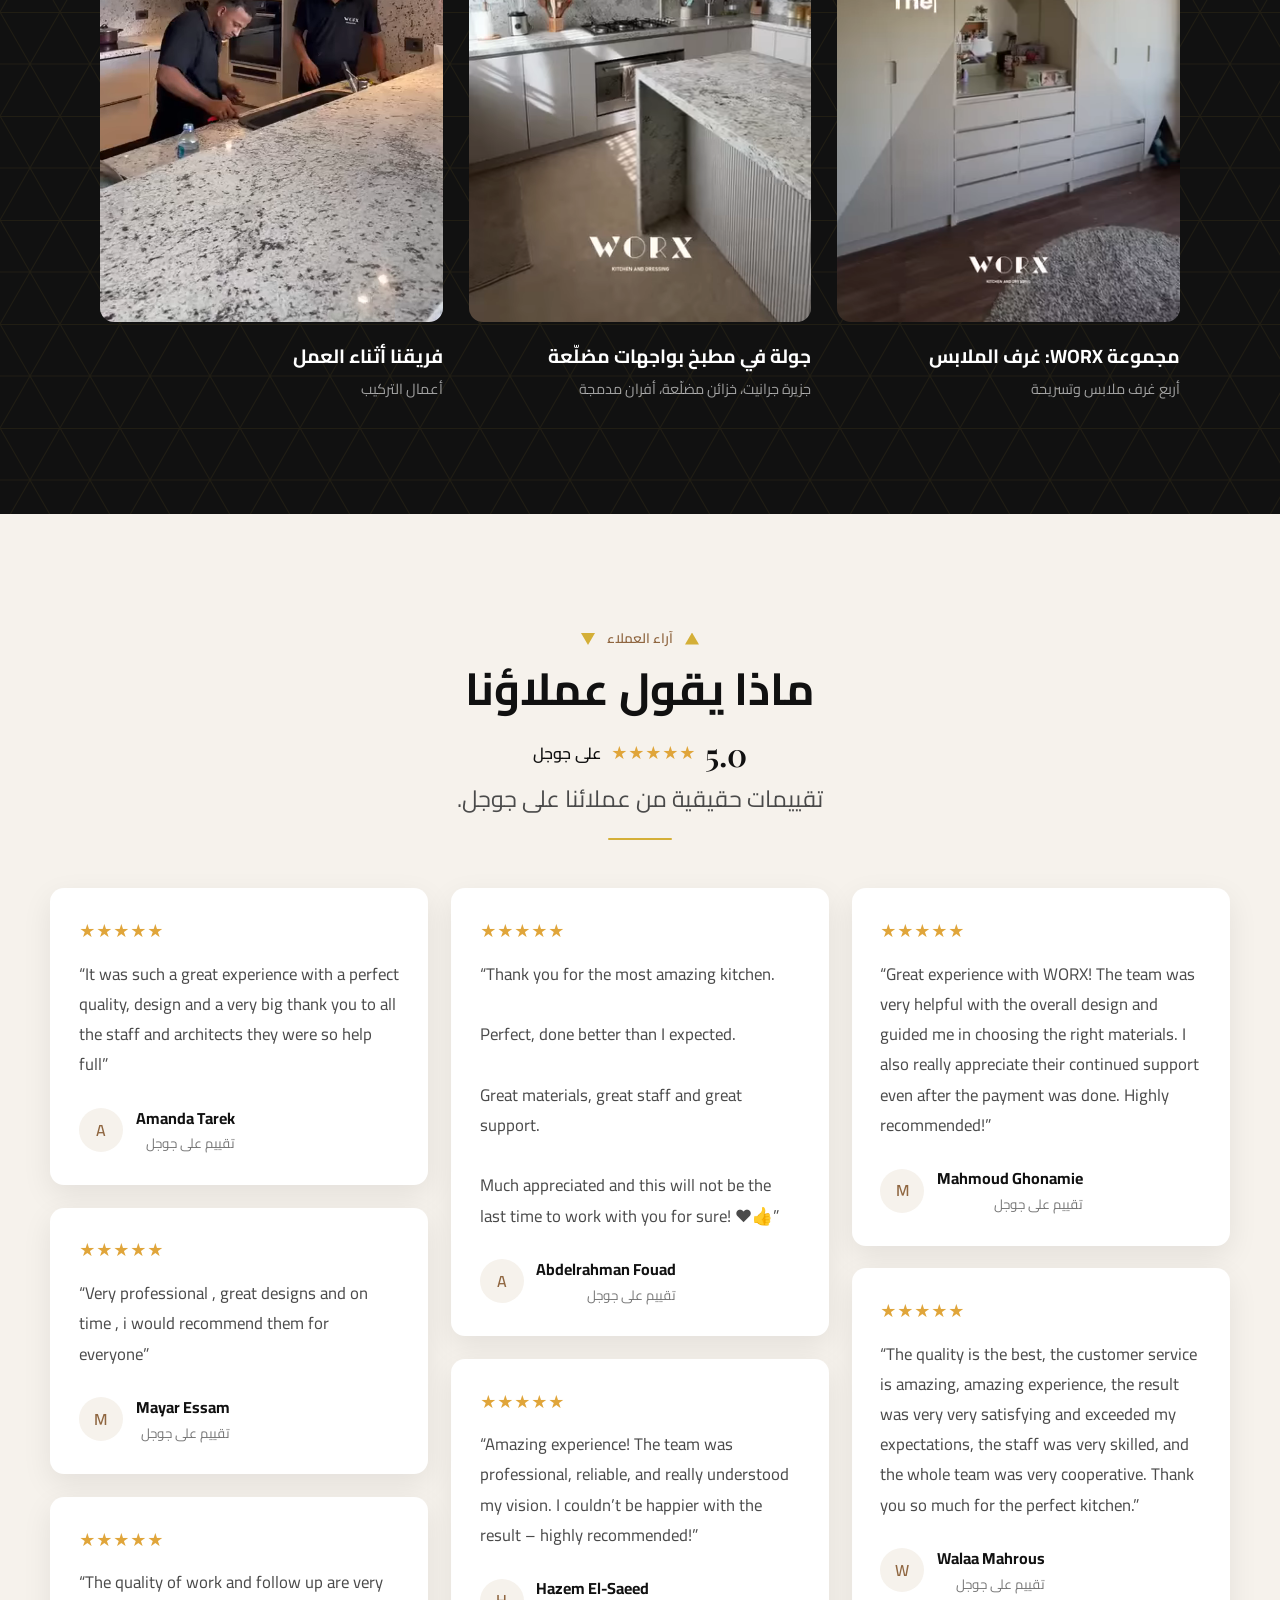
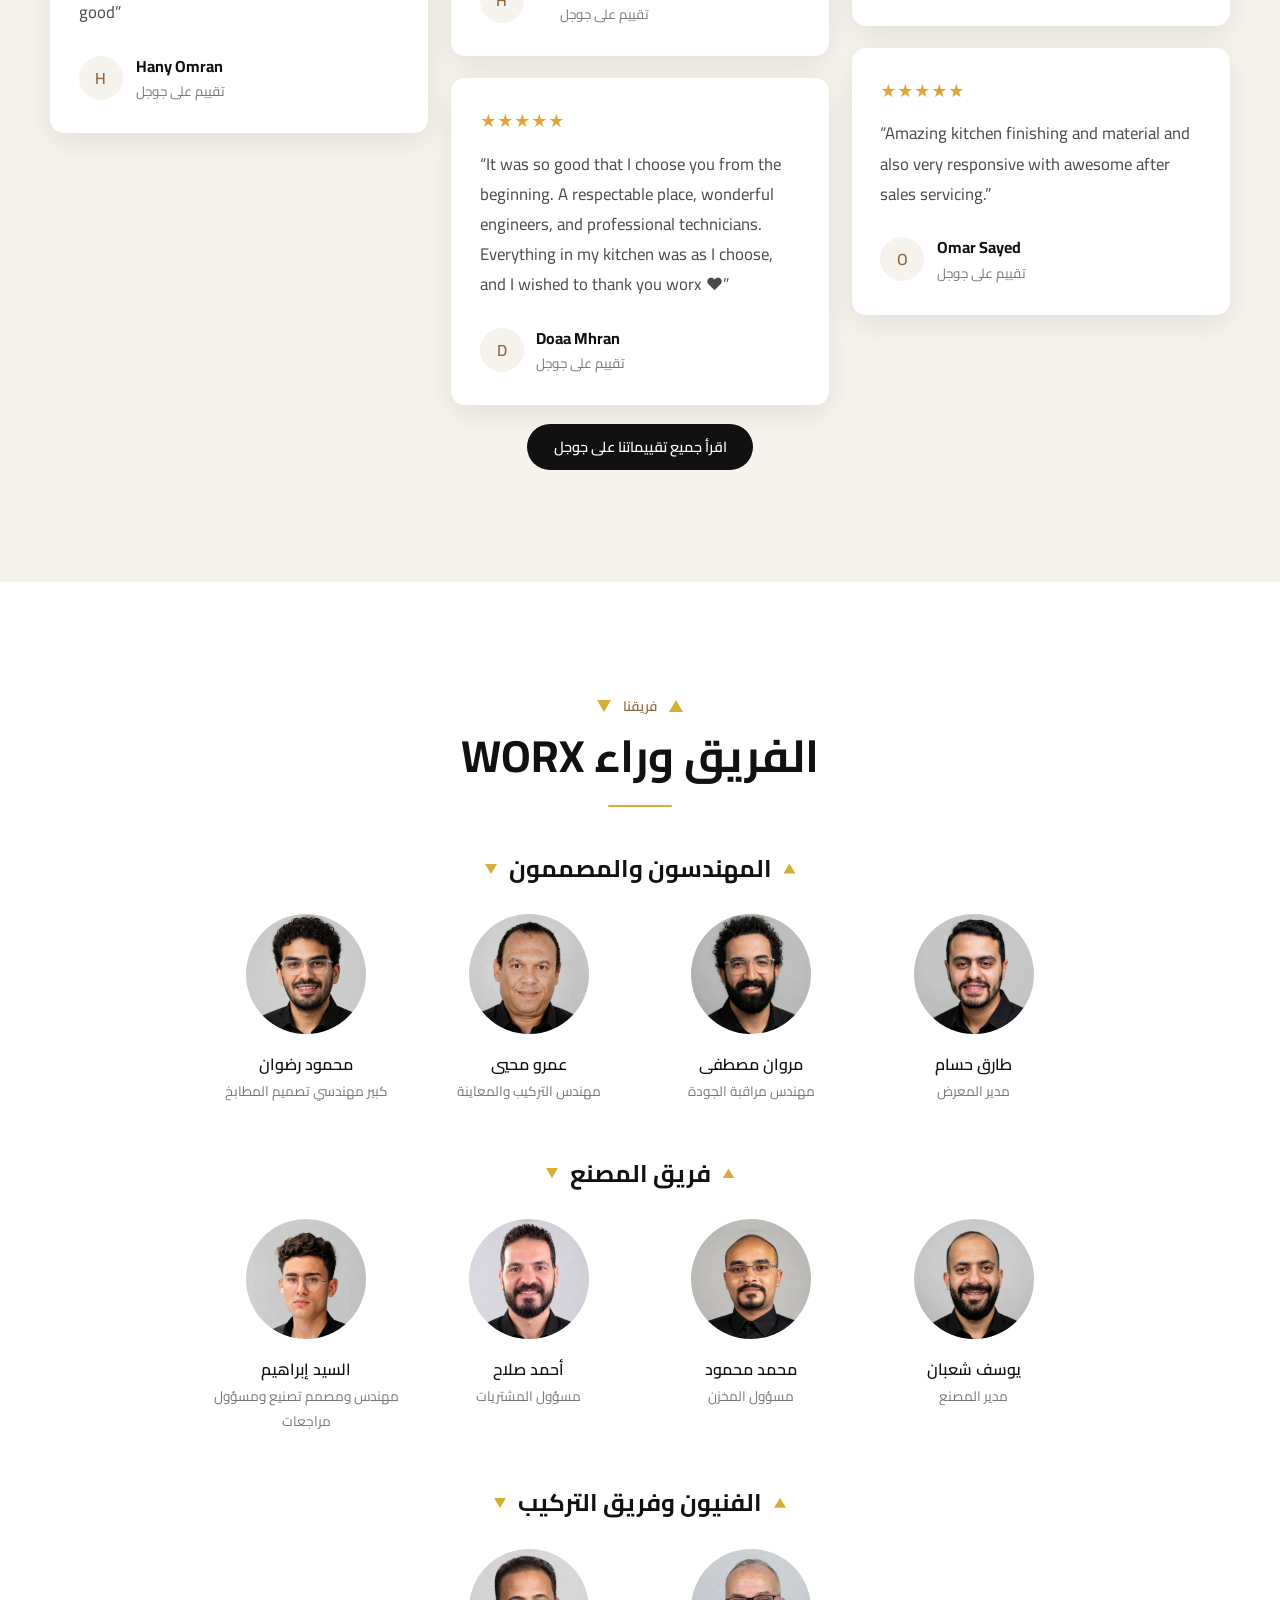
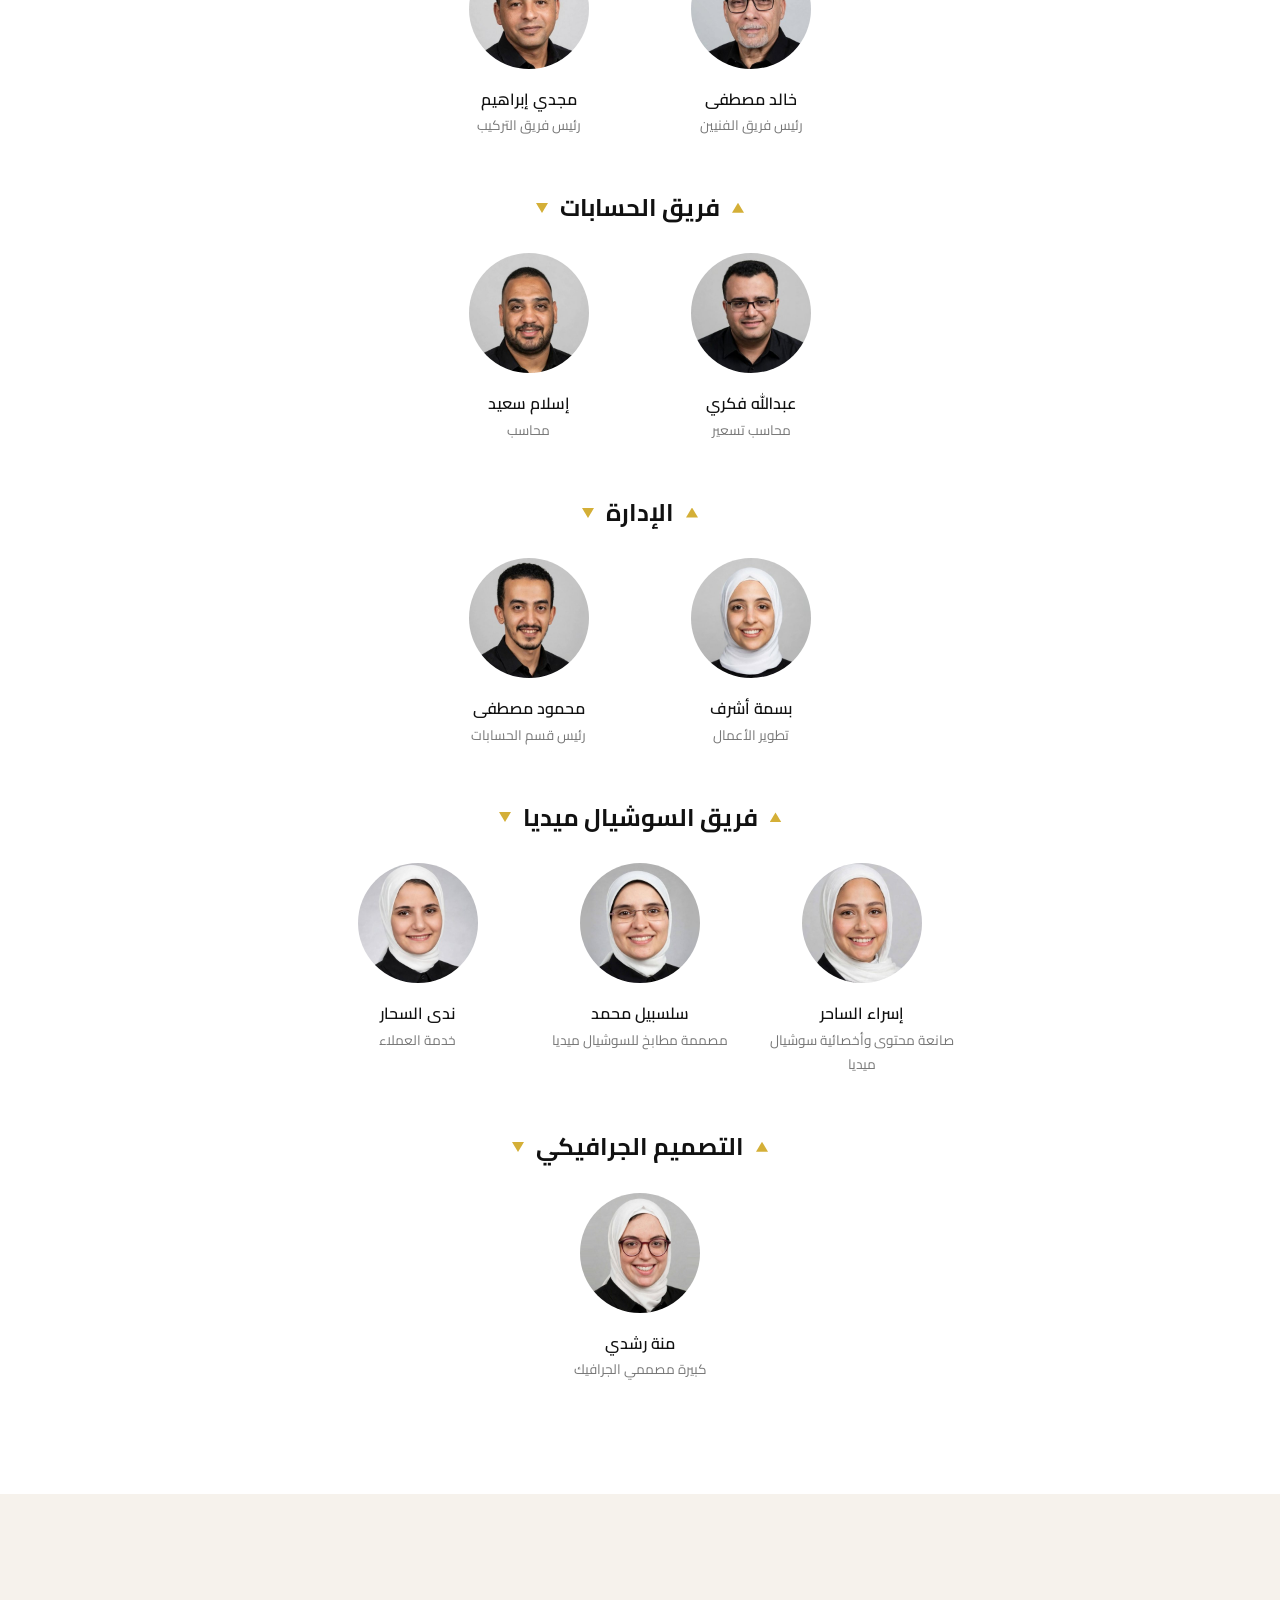
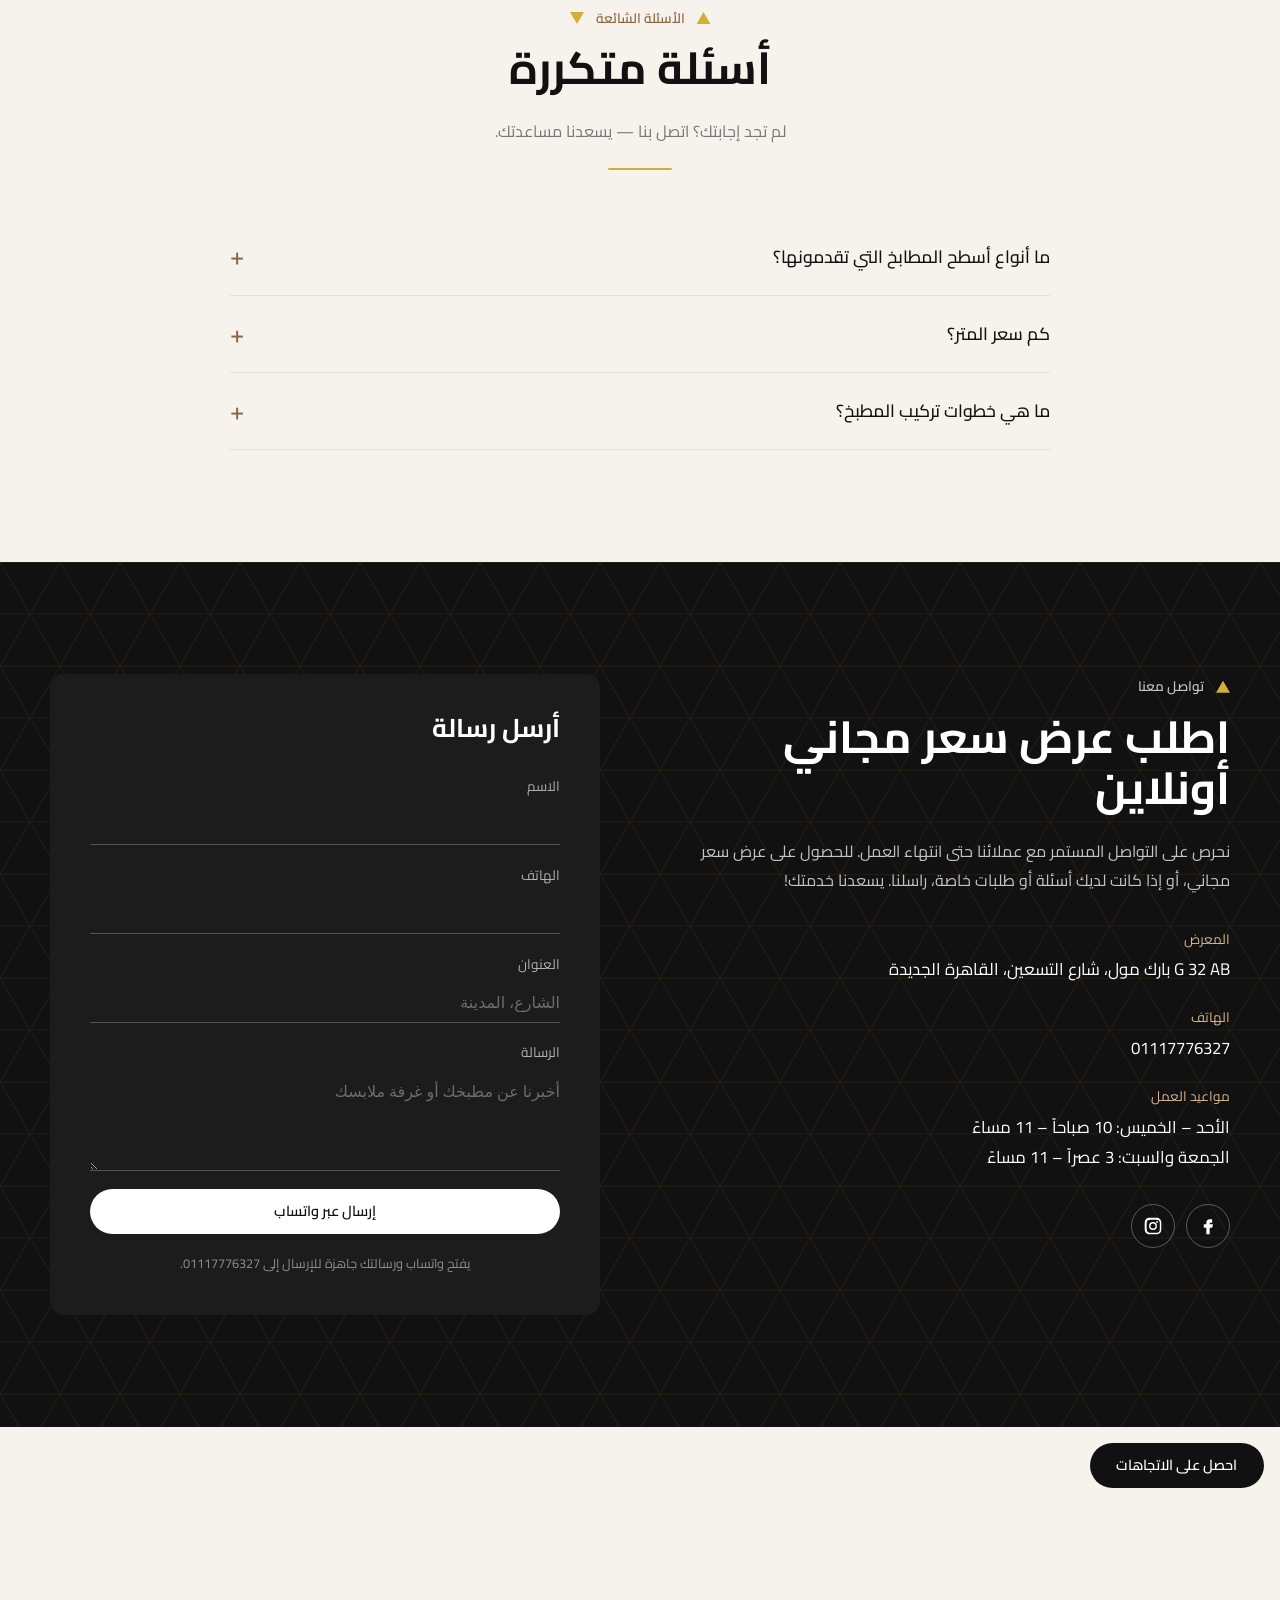
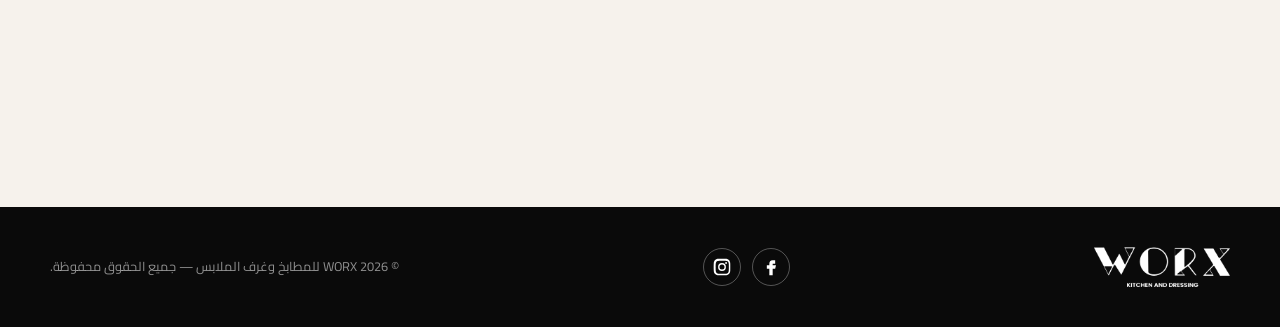
==== commit 62b770bf: "Gallery: remove four more photos Co-Authored-By: Claude Opus 5.5 <noreply@anthropic.com> Claude-Sess" ====
--- a/ar.html
+++ b/ar.html
@@ -251,9 +251,6 @@
           <button class="gallery__item" data-cat="kitchens" data-full="assets/img/work/white-oak-oven-tower-barn-door.jpg">
             <img src="assets/img/work/white-oak-oven-tower-barn-door-sm.jpg" width="576" height="720" alt="مطبخ أبيض ببرج أفران وباب منزلق وسطح خشبي" loading="lazy">
           </button>
-          <button class="gallery__item" data-cat="kitchens" data-full="assets/img/work/white-gloss-oven-hob.jpg">
-            <img src="assets/img/work/white-gloss-oven-hob-sm.jpg" width="575" height="720" alt="مطبخ أبيض لامع بأفران مدمجة وموقد غاز" loading="lazy">
-          </button>
           <button class="gallery__item" data-cat="kitchens" data-full="assets/img/work/fluted-sink-window.jpg">
             <img src="assets/img/work/fluted-sink-window-sm.jpg" width="576" height="720" alt="مطبخ رمادي بيج مشمس بخزائن مضلّعة وحوض بجانب النافذة" loading="lazy">
           </button>
@@ -362,9 +359,6 @@
           <button class="gallery__item" data-cat="living" data-full="assets/img/work/tv-unit-oak-white.jpg">
             <img src="assets/img/work/tv-unit-oak-white-sm.jpg" width="720" height="720" alt="وحدة تلفزيون من خشب البلوط والأبيض بفتحات عرض" loading="lazy">
           </button>
-          <button class="gallery__item" data-cat="kitchens" data-full="assets/img/work/open-shelves-dining-front.jpg">
-            <img src="assets/img/work/open-shelves-dining-front-sm.jpg" width="720" height="720" alt="طاولة طعام حجرية مع رفوف مضاءة بإطار أسود وشفاط" loading="lazy">
-          </button>
           <button class="gallery__item" data-cat="kitchens" data-full="assets/img/work/cream-gloss-granite-u.jpg">
             <img src="assets/img/work/cream-gloss-granite-u-sm.jpg" width="720" height="720" alt="مطبخ كريمي لامع على شكل U بأسطح جرانيت وأفران مدمجة" loading="lazy">
           </button>
@@ -374,9 +368,6 @@
           <button class="gallery__item" data-cat="kitchens" data-full="assets/img/work/showroom-peninsula-plants.jpg">
             <img src="assets/img/work/showroom-peninsula-plants-sm.jpg" width="720" height="720" alt="مطبخ مشرق بجزيرة منسدلة وتكسيات خشبية" loading="lazy">
           </button>
-          <button class="gallery__item" data-cat="kitchens" data-full="assets/img/work/open-shelves-staircase.jpg">
-            <img src="assets/img/work/open-shelves-staircase-sm.jpg" width="720" height="720" alt="مطبخ بجزيرة ورفوف مفتوحة يطل على درج زجاجي" loading="lazy">
-          </button>
           <button class="gallery__item" data-cat="kitchens" data-full="assets/img/work/wood-black-bar-stools.jpg">
             <img src="assets/img/work/wood-black-bar-stools-sm.jpg" width="405" height="720" alt="مطبخ من خشب البلوط والأسود المطفي ببار إفطار وإضاءة معلقة" loading="lazy">
           </button>
@@ -400,9 +391,6 @@
           </button>
           <button class="gallery__item" data-cat="kitchens" data-full="assets/img/kitchen-island.jpg">
             <img src="assets/img/kitchen-island.jpg" width="604" height="404" alt="جزيرة مطبخ بإضاءة معلقة وخزائن خشبية" loading="lazy">
-          </button>
-          <button class="gallery__item" data-cat="kitchens" data-full="assets/img/gallery-dark.jpg">
-            <img src="assets/img/gallery-dark.jpg" width="406" height="406" alt="مطبخ خشبي داكن بخزانة عرض زجاجية مضاءة" loading="lazy">
           </button>
           <button class="gallery__item" data-cat="details" data-full="assets/img/lazy-susan.jpg">
             <img src="assets/img/lazy-susan.jpg" width="304" height="404" alt="خزانة ركنية برفوف دوّارة منزلقة" loading="lazy">
